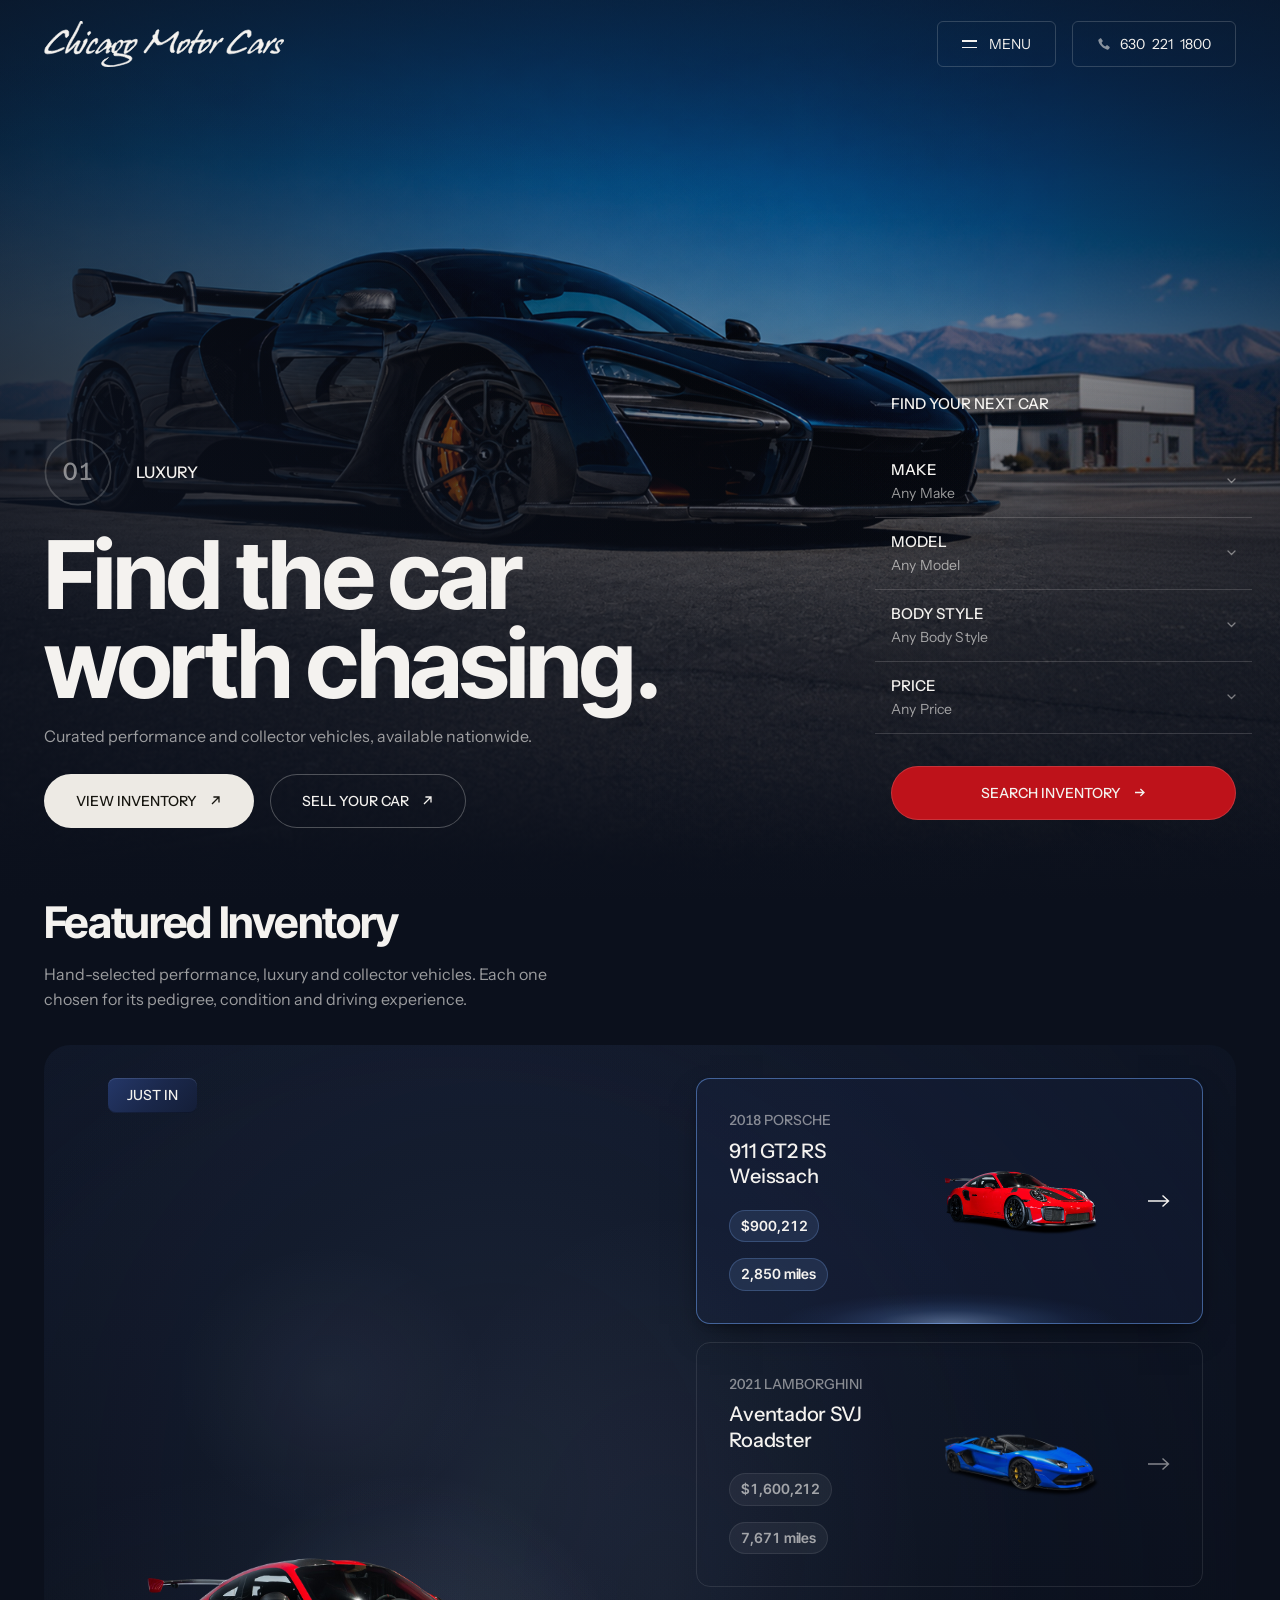
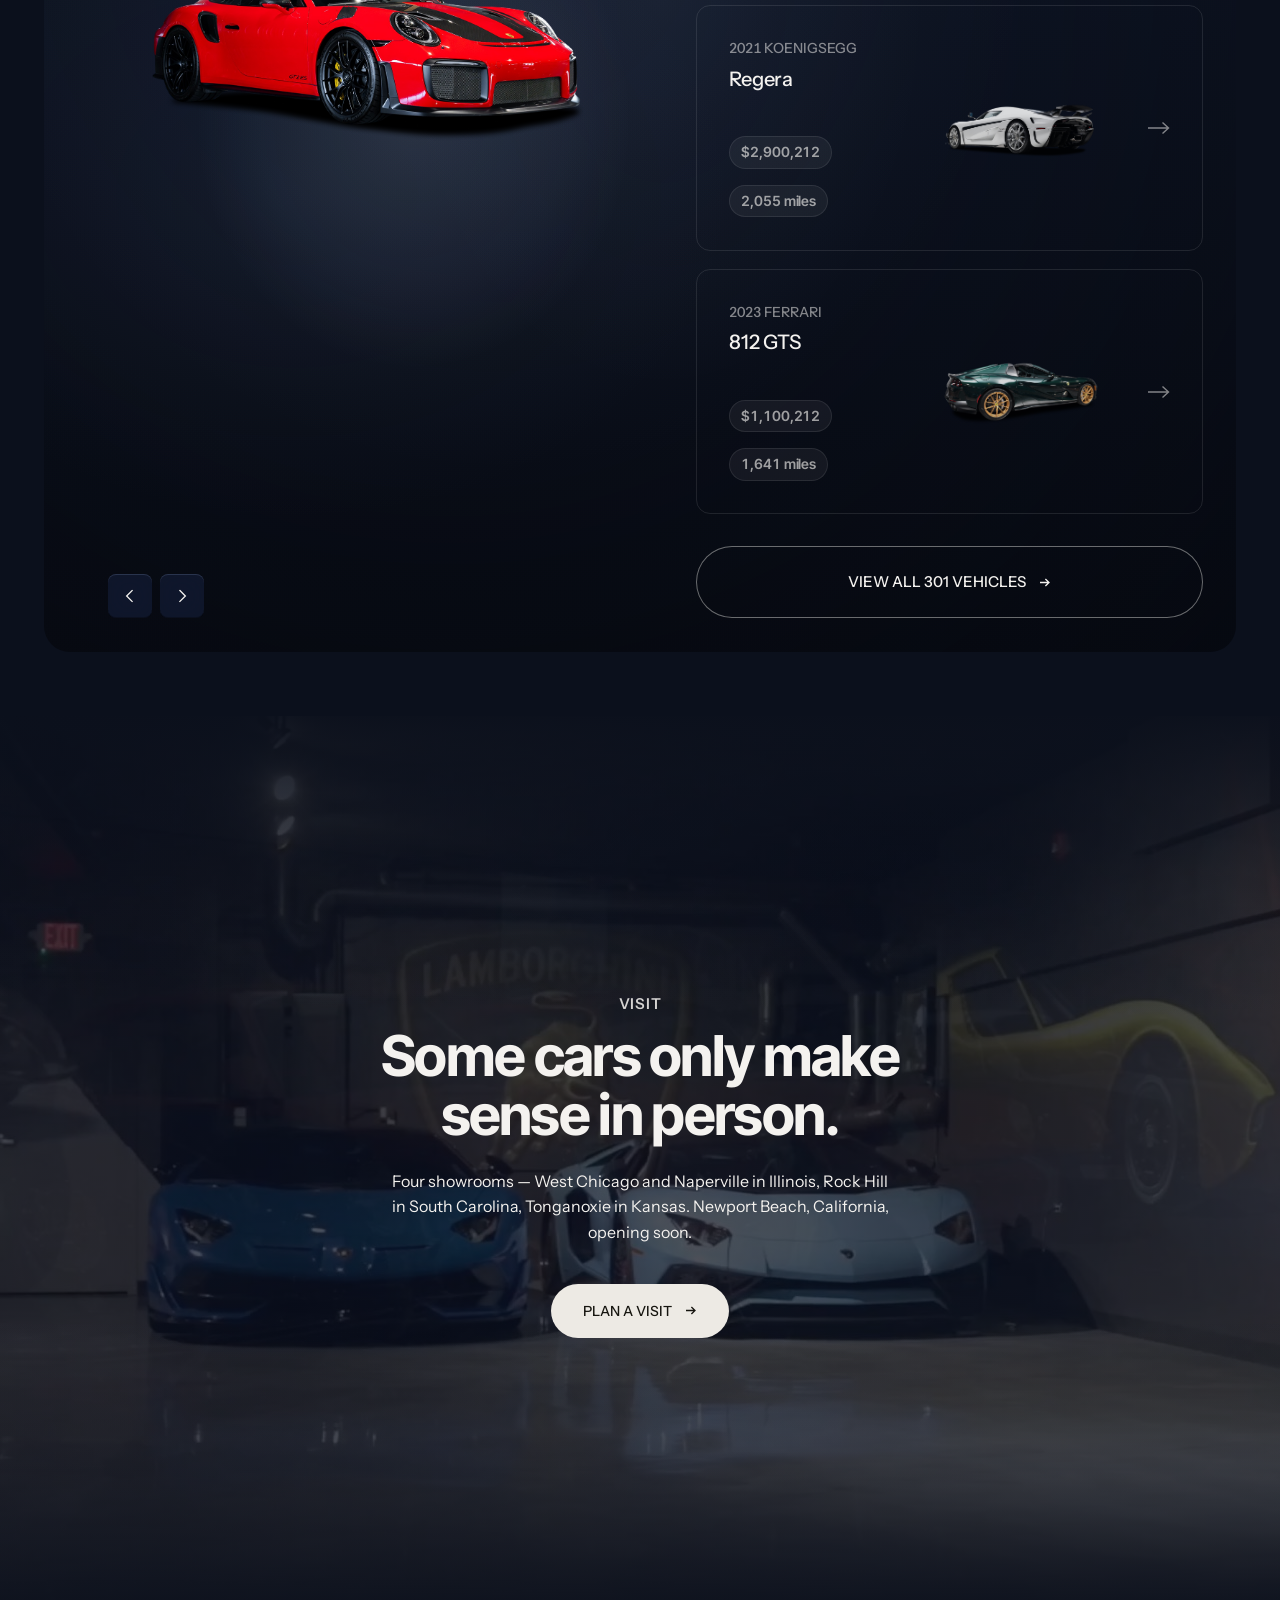
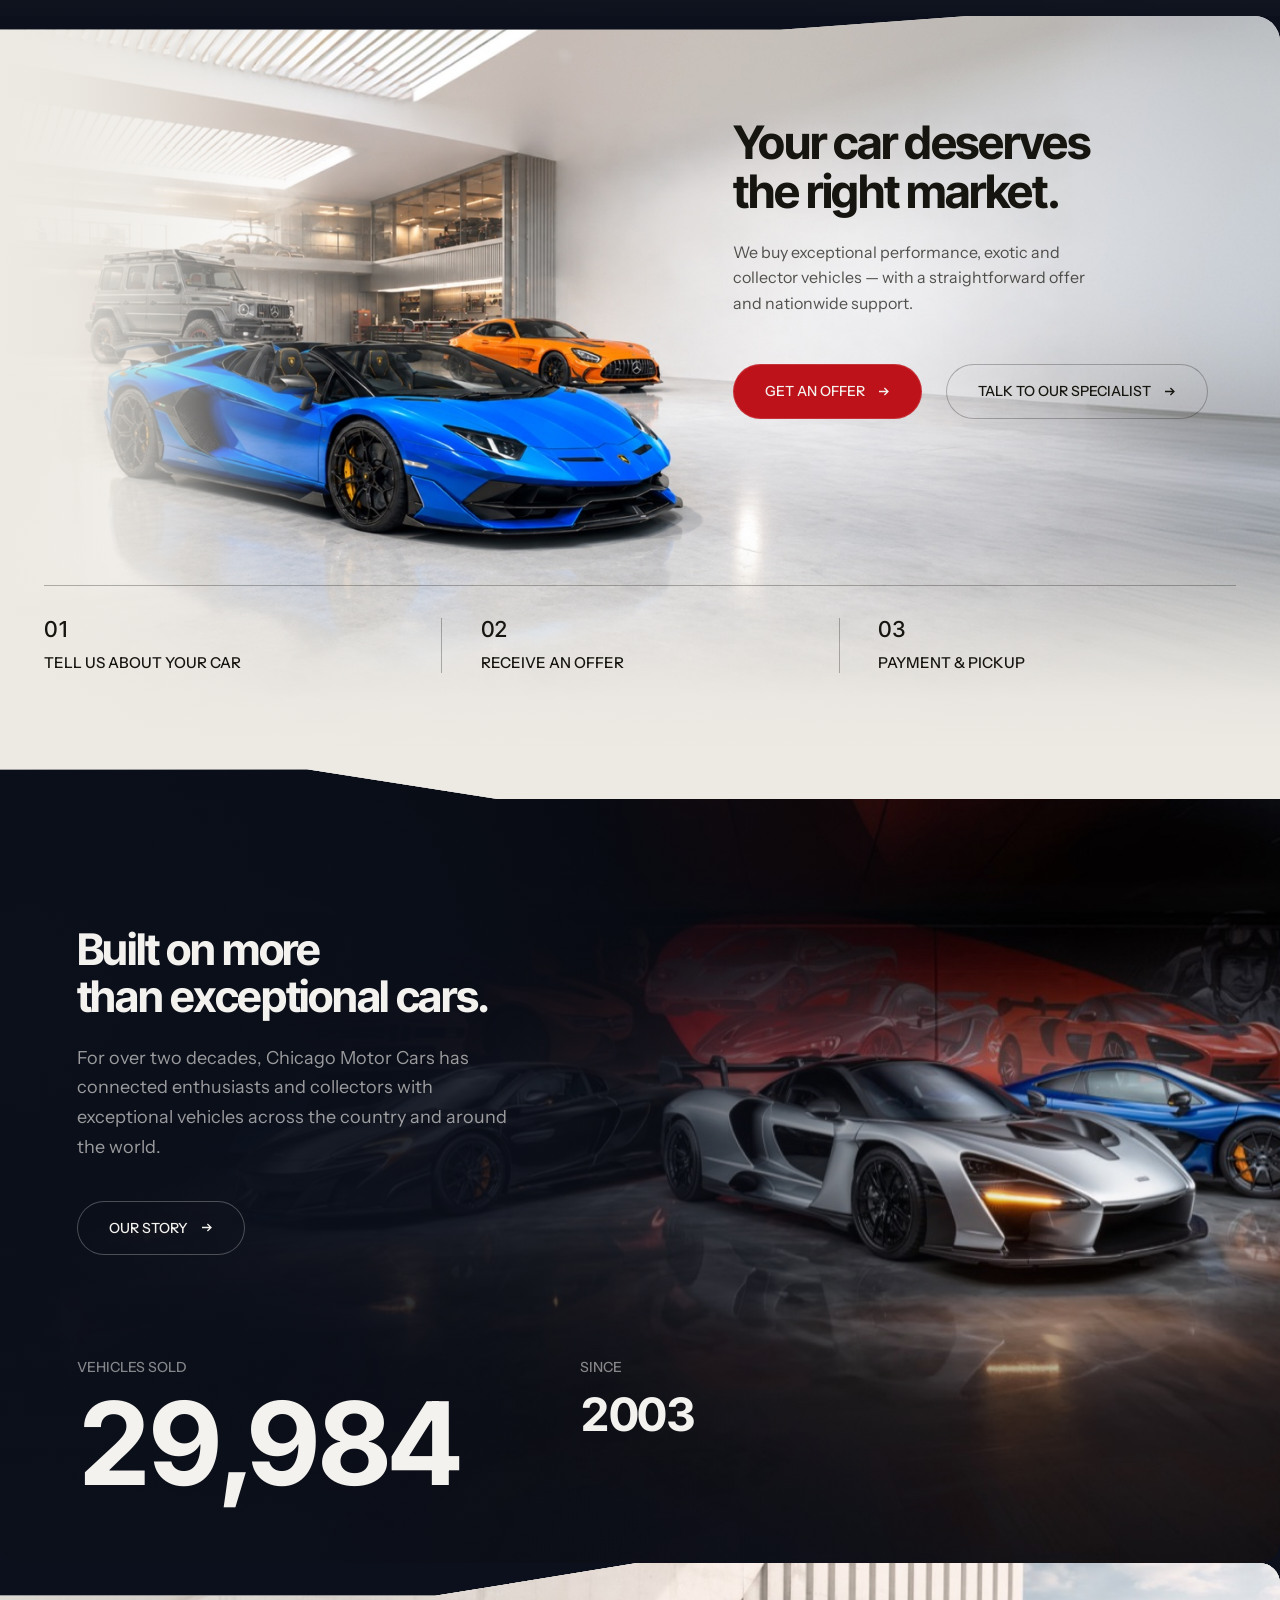
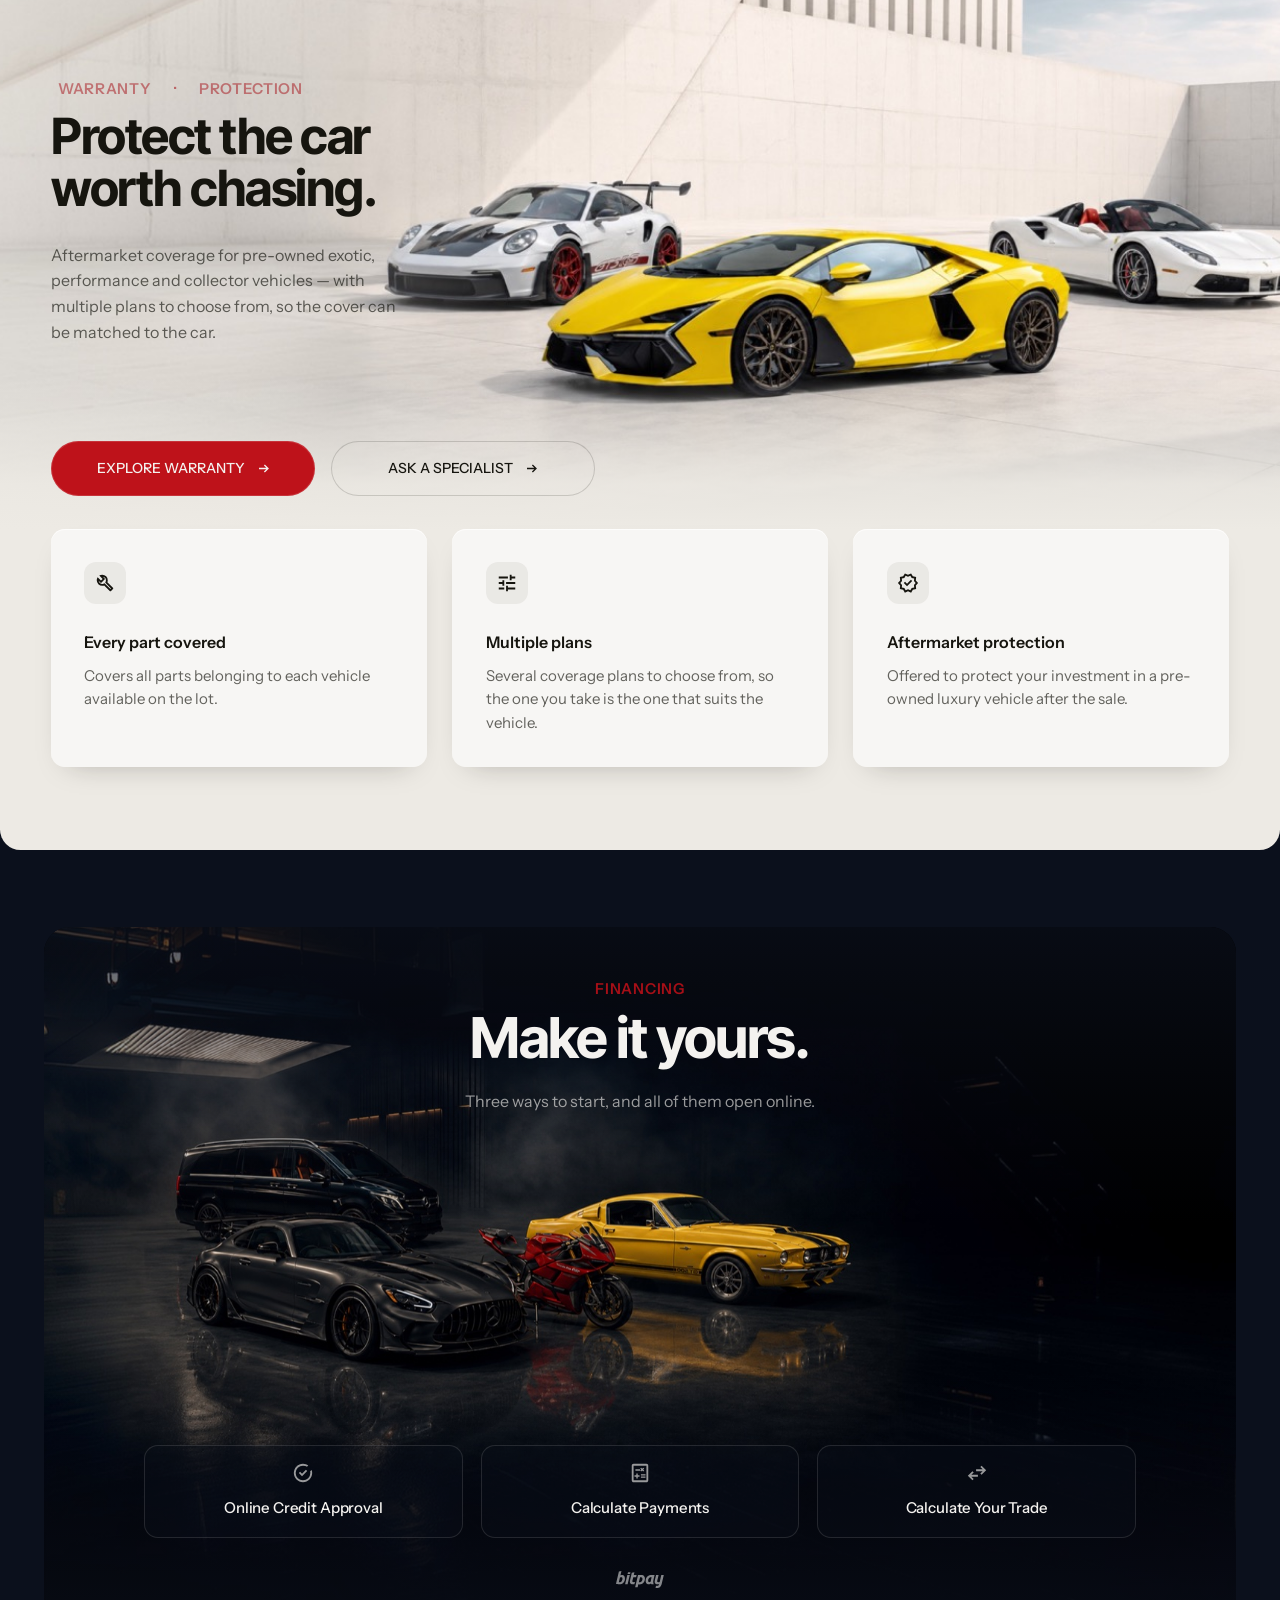
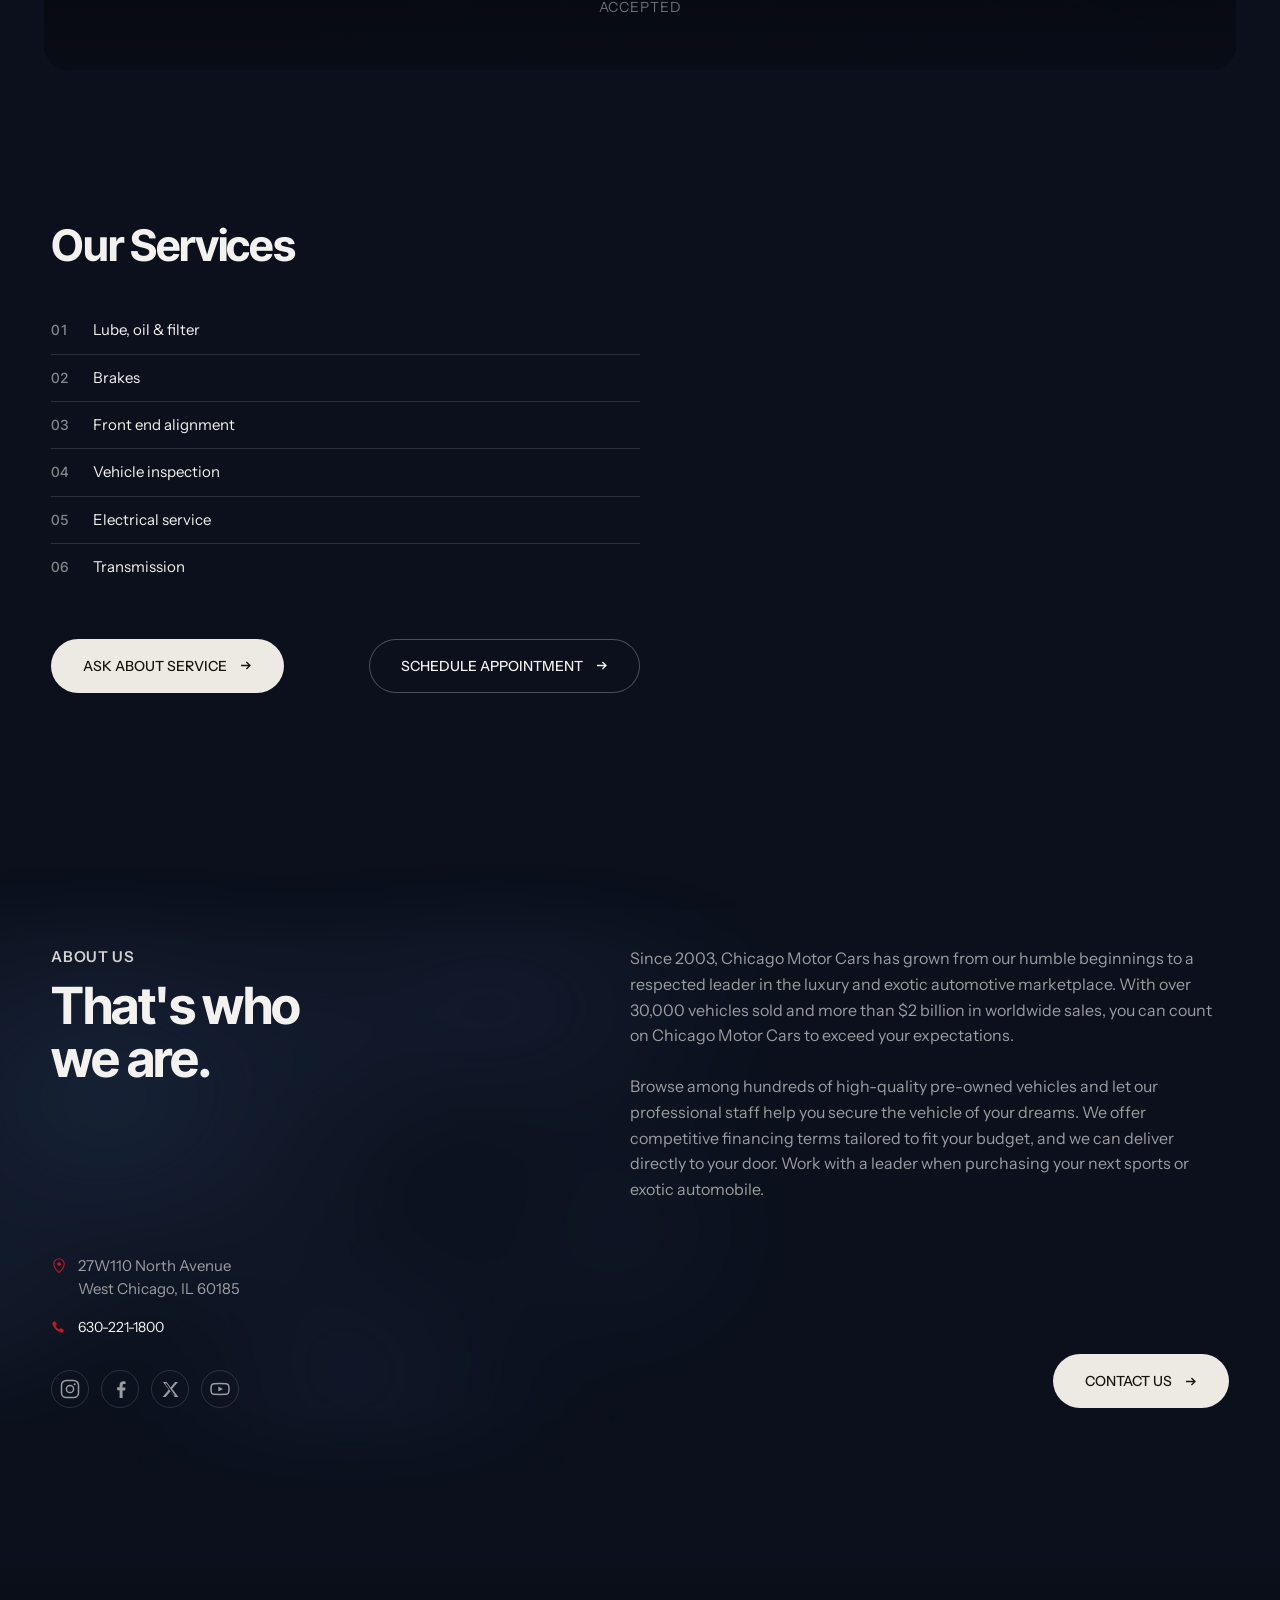
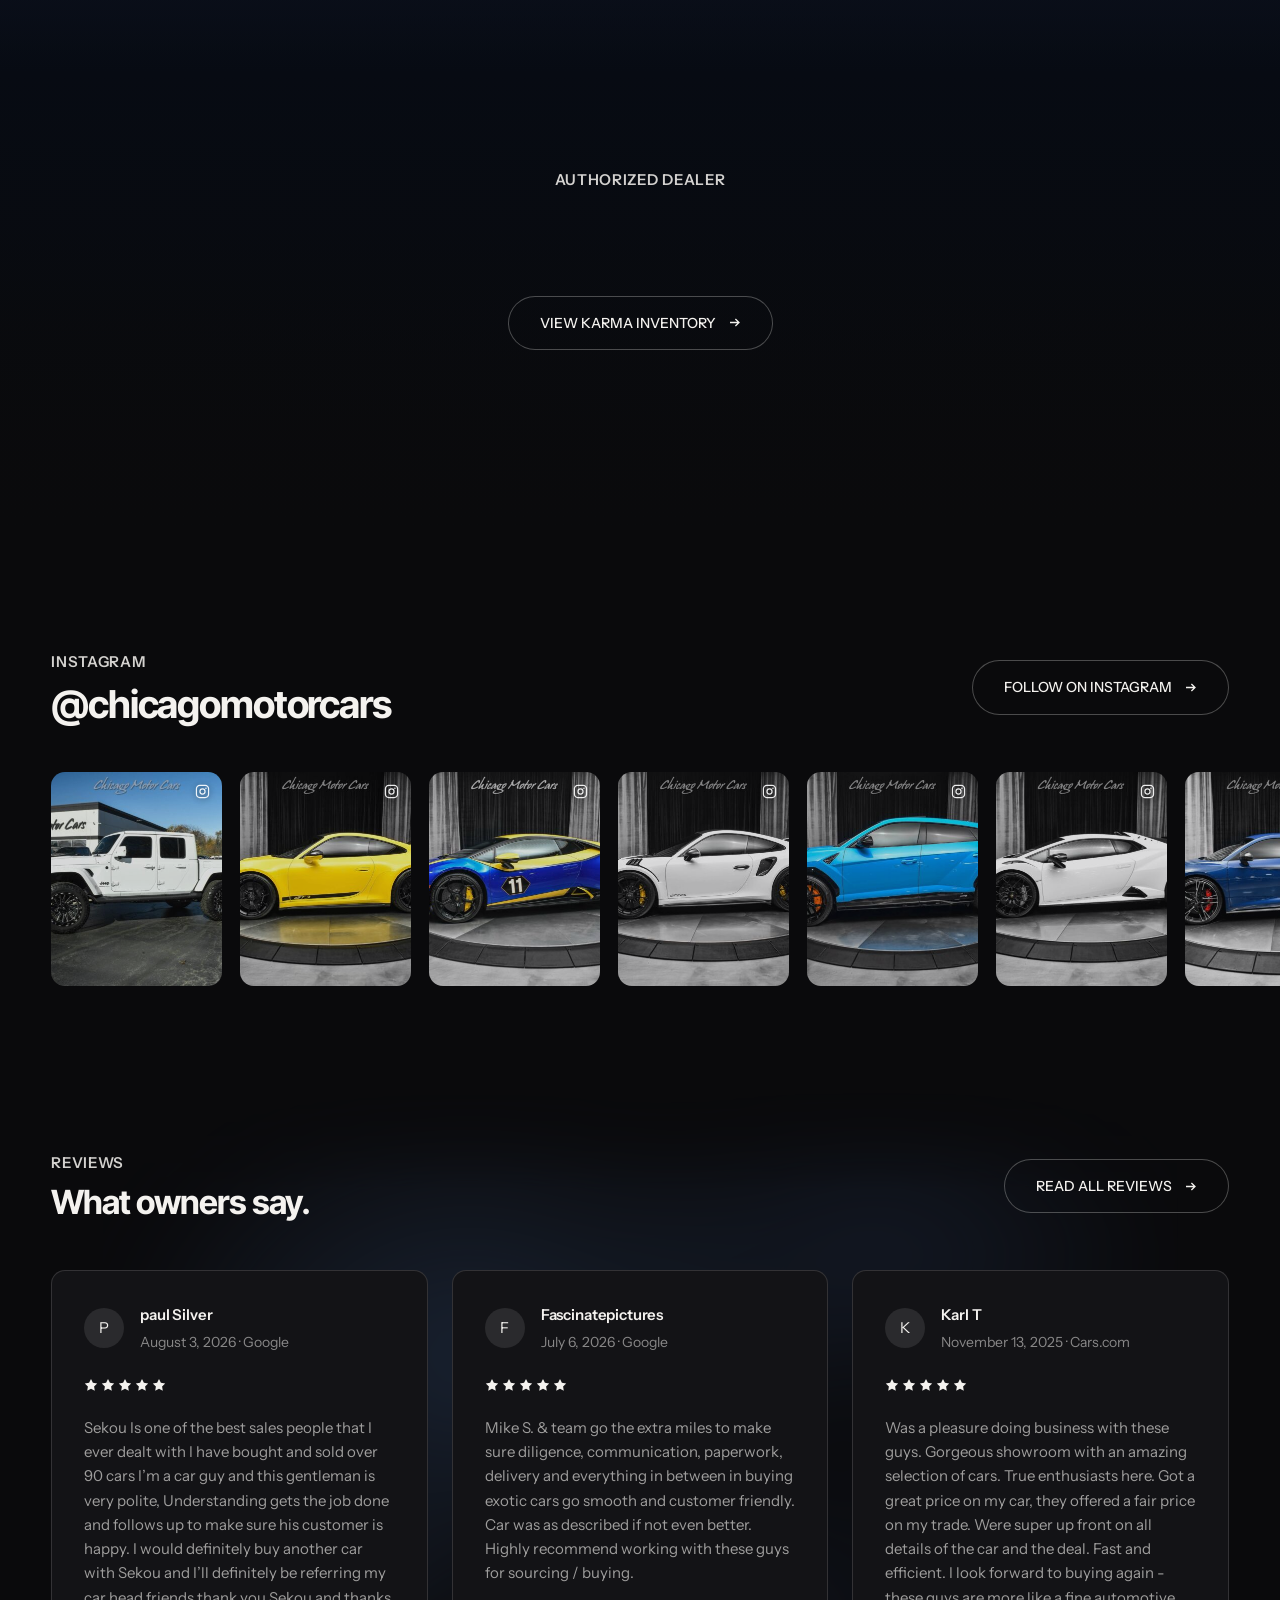
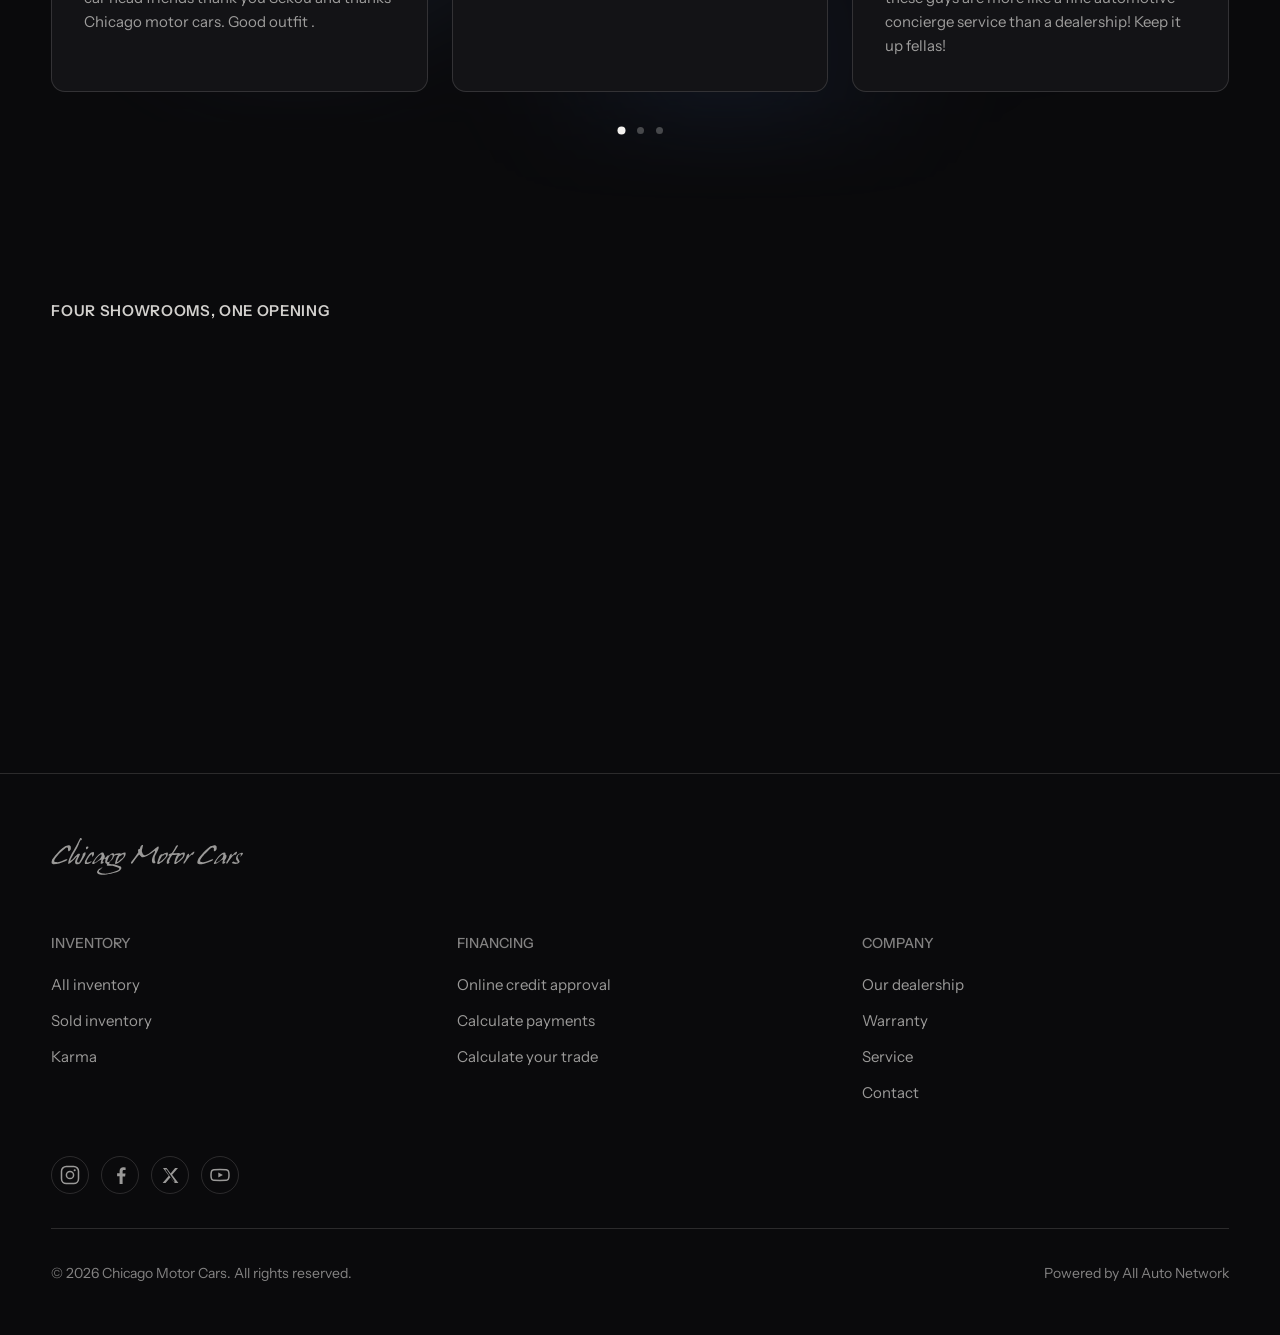
==== index.html @ 2a8c5513 "The showroom panels open smoothly again — I had deleted their transition Nothing was changed on Alex" ====
<!DOCTYPE html>
<html lang="en">
<head>
<meta charset="utf-8">
<meta name="viewport" content="width=device-width, initial-scale=1">
<title>Chicago Motor Cars — Exotic, Luxury &amp; Collector Cars Since 2003</title>
<meta name="description" content="Chicago Motor Cars has sold over 30,000 exotic, luxury and collector vehicles since 2003. Four showrooms, delivered nationwide.">

<link rel="preconnect" href="https://fonts.googleapis.com">
<link rel="preconnect" href="https://fonts.gstatic.com" crossorigin>
<!-- Instrument Serif is gone: nothing is set in it any more, and a face
     nothing uses is a request nothing needs. See tokens.css. -->
<link href="https://fonts.googleapis.com/css2?family=Instrument+Sans:ital,wght@0,400..700;1,400..700&family=Inter+Tight:wght@500;600;700&display=swap" rel="stylesheet">

<!-- The frame is the whole page right now, so it is the LCP element and
     nothing should discover it late. -->
<link rel="preload" as="image" href="assets/img/hero/hero_d.jpg" fetchpriority="high">

<!-- There was no icon at all, so every tab showed the browser's blank page
     glyph — the identity simply stopped existing at 16px. The script
     wordmark cannot go there (its hairlines are a quarter-pixel at header
     size, never mind a tab), so the tile is the CMC red carrying the "C"
     lifted out of the wordmark. Both elements are already the brand's. -->
<link rel="icon" href="assets/logos/favicon.svg" type="image/svg+xml">
<link rel="apple-touch-icon" href="assets/logos/favicon.svg">

<link rel="stylesheet" href="assets/css/tokens.css?v=50">
<link rel="stylesheet" href="assets/css/main.css?v=442">
</head>
<body>

<!-- Watched by IntersectionObserver so the condensed header costs nothing
     per frame. A scroll listener would run on every one of them to
     answer a question that changes twice. -->
<span class="scroll-sentinel" aria-hidden="true"></span>

<!-- Navigation: eco.com's SHAPE, chicagomotorcars.com's TREE.

     The shape — wordmark alone far left, everything else in one frosted
     object top right, mono labels, a light pill closing the bar, and a
     panel that grows downward out of the bar.

     The tree is theirs, walked off the live <ul class="navbar-nav">
     rather than retyped from memory: six top-level items in their
     order, their labels, their hrefs, and their three levels. Nothing
     promoted, nothing folded, nothing renamed — Sell Us Your Car sits
     under Services because that is where they put it, and Warranty and
     Events stay top-level links with no children because that is what
     they are.

     Two things are NOT reproduced, both defects rather than structure:
     the same href printed twice in one menu (All Inventory / View All
     Inventory, and Boats on both levels), which is a duplicate link,
     not a choice. Each is kept once, in its first position.

     The eco rows carry a description line. These do not: their site
     has no such copy, and last pass I wrote it myself, which is how a
     nav ends up asserting things the business never said. Titles only,
     until there is real copy to put under them. -->
<!-- HREFS ARE THE LIVE SITE'S. The IA is the deliverable here, so the
     destinations are real and checkable rather than "#". -->
<!-- THE GLASS. A real refraction, not a frosted rectangle.

     feTurbulence makes a smooth low-frequency field and feDisplacementMap
     pushes the BACKDROP around by it, so whatever is behind the nav bends
     as it scrolls past. The type is content, not backdrop, so none of this
     touches the labels' legibility — only the picture under them moves.

     Verified in-browser before it was used: `backdrop-filter: url(#id)`
     parses in most engines and PAINTS in far fewer, so a striped probe was
     rendered and photographed first. It displaces in Chrome 151.

     baseFrequency is deliberately low. Higher and it stops reading as
     glass and starts reading as noise on a lens. -->
<svg width="0" height="0" style="position:absolute" aria-hidden="true" focusable="false">
  <filter id="nav-glass" x="-25%" y="-25%" width="150%" height="150%" color-interpolation-filters="sRGB">
    <feTurbulence type="fractalNoise" baseFrequency="0.006 0.011" numOctaves="2" seed="11" result="warp"/>
    <feGaussianBlur in="warp" stdDeviation="2.5" result="softWarp"/>
    <feDisplacementMap in="SourceGraphic" in2="softWarp" scale="16"
                       xChannelSelector="R" yChannelSelector="G"/>
  </filter>
</svg>

<header class="masthead">
  <div class="masthead__inner">

    <!-- One rail holding the whole navigation, wordmark included, with
         the call as a separate object beside it. That is the reference's
         structure, and it is also what makes the scrolled state calm:
         the rail keeps its box, so nothing slides when the contents
         change — see the crossfade in main.css. -->
    <div class="navbar">
      <a class="masthead__mark" href="/" aria-label="Chicago Motor Cars — home">
        <!-- The outlines are inline rather than <img src="cmc-wordmark.svg">
             because an <img> can be given neither of the two things this mark
             needed: colour it inherits, and a stroke. See main.css →
             .masthead__wm for the measurement behind both.

             They sit here rather than in a <symbol> + <use> sprite at the
             foot of the file simply because there is one consumer. A sprite
             buys reuse this page has no second use for, and it costs a layer
             of indirection between the header and the thing the header is.

             assets/logos/cmc-wordmark.svg stays the canonical source and
             holds the same 13 paths, with no stroke, so it is still the pure
             wordmark on its own. Regenerate from it; never retype. -->
        <svg class="masthead__wm" viewBox="0 0 1271 247" role="img" aria-hidden="true" focusable="false">
          <g id="cmc-wm">
          <path vector-effect="non-scaling-stroke" d="M342.645 95.7522C343.379 95.916 346.69 97.3987 347.583 97.7809C348.585 102.583 348.923 102.21 351.456 106.471C351.721 107.282 351.441 111.852 352.183 112.194C361.413 116.441 352.828 130.626 355.213 135.035C360.852 132.141 369.752 120.53 374.752 115.986C378.518 112.564 382.012 117.408 383.634 116.187C389.341 112.179 395.16 104.531 401.922 102.315C410.669 99.4497 415.646 99.7507 418.662 108.821C423.183 109.919 428.202 105.143 431.151 104.677C436.127 103.891 457.692 99.6465 460.808 102.439C460.465 103.904 460.217 104.717 460.257 106.245C461.201 106.485 486.311 91.4793 493.393 98.1843C493.975 99.7445 493.966 100.667 493.994 102.327C494.393 125.773 476.795 137.094 462.236 152.387C456.248 158.009 448.131 163.098 441.087 167.454C418.55 181.39 423.285 164.681 427.807 150.962C433.409 133.965 432.707 123.483 446.319 110.818C441.162 111.937 425.4 112.911 422.58 114.455C417.083 117.465 412.947 134.264 407.409 140.863C400.451 149.154 394.392 152.207 387.399 160.053C387.202 162.803 385.121 166.61 385.171 168.455C385.199 169.471 385.397 169.902 386.306 170.373C391.078 172.848 407.063 173.648 413.023 174.551C419.421 175.52 426.247 176.854 432.573 178.244C438.677 179.584 444.809 182.582 450.742 184.662C453.95 185.787 459.086 186.826 461.502 189.188C463.89 191.522 465.821 195.541 465.834 198.906C465.853 203.872 462.112 208.477 458.766 211.817C455.654 214.923 452.189 217.543 448.275 219.553C427.039 230.457 367.845 243.183 344.199 243.195C334.013 243.333 297.301 239.929 305.79 219.701C307.046 216.708 318.414 203.674 320.919 203.267C330.119 201.776 333.577 195.404 341.325 193.138C335.966 202.14 316.505 214.323 316.028 217.566C313.032 237.919 363.808 237.214 373.939 234.914C386.463 232.071 388.555 230.628 395.908 229.483C407.686 227.648 449.726 214.905 452.862 204.98C451.982 199.319 441.907 196.569 437.322 194.465C422.443 187.636 410.149 183.845 393.602 184.428C388.212 184.618 381.205 184.424 375.746 183.99C365.183 181.923 369.943 176.697 371.11 171.423C370.076 168.918 366.327 170.501 365.619 169.778C363.578 167.697 361.74 166.129 359.406 164.37C358.841 160.628 358.765 158.224 358.856 154.49C358.95 150.613 362.237 142.02 361.166 139.299C358.699 138.633 354.502 137.296 352.142 137.437C348.228 139.586 340.117 153.327 341.28 157.962C344.082 158.657 345.469 156.211 348.314 156.869C352.57 163.42 335.087 173.709 328.811 170.028C326.667 164.825 332.74 149.331 334.472 142.487C329.482 144.959 323.899 146.949 318.798 149.249C310.425 153.023 282.365 180.203 273.136 170.912C271.886 168.995 272.418 166.59 272.658 164.296C290.485 140.565 305.084 111.787 332.939 97.7927C334.968 96.7737 340.225 96.119 342.645 95.7522ZM293.29 161.943C295.32 159.223 298.941 158.239 301.981 155.943C321.396 141.278 331.066 137.384 335.388 112.79C333.313 108.493 332.967 108.737 328.097 109.323C317.83 113.119 285.391 150.496 286.311 160.82C288.302 162.725 290.603 162.149 293.29 161.943ZM380.329 159.191C396.458 155.723 422.181 107.22 399.465 110.449C384.204 115.813 379.544 131.601 374.514 145.258C373.396 148.292 370.823 155.161 371.858 158.28C373.335 159.573 374.596 159.689 376.543 159.562C377.808 159.47 379.07 159.347 380.329 159.191ZM465.072 116.107C457.824 118.322 453.959 118.496 450.355 126.465C447.879 131.938 436.593 154.237 436.394 158.216C438.669 159.658 444.057 157.219 446.587 156.355C457.147 147.706 463.046 138.866 475.825 131.244C480.143 121.379 483.088 120.115 482.755 109.328C478.712 109.178 474.795 108.965 470.752 109.279C467.972 111.57 467.073 113.127 465.072 116.107Z"/>
          <path vector-effect="non-scaling-stroke" d="M603.637 45.9087C605.277 45.7242 606.639 46.2817 608.21 46.7772C608.541 47.111 608.927 47.4981 609.365 47.9386C608.212 58.027 601.69 76.3342 601.123 85.6277C600.786 91.1449 607.905 105.14 609.686 109.029C621.054 115.096 618.155 117.412 632.545 110.942C652.418 102.023 668.091 87.6552 684.558 73.84C689.813 69.4281 705.387 54.27 711.623 55.8534C719.806 65.2192 697.619 99.7421 693.046 109.461C687.276 121.131 685.774 128.499 685.917 141.231C686.066 154.676 688.039 150.73 691.861 161.361L688.225 166.734C684.577 166.937 674.879 167.686 672.968 165.367C660.205 149.878 677.013 113.981 684.167 103.422C685.756 99.2791 690.781 88.4602 687.785 84.6925C673.415 92.9868 662.557 105.124 645.866 113.064C625.236 122.875 625.59 127.989 600.912 126.781C594.022 121.624 591.71 116.439 585.707 110.702C583.054 108.166 578.984 114.494 577.437 116.528C564.608 133.387 550.712 149.363 539.724 167.565C532.702 173.759 525.785 165.575 531.109 158.534C547.382 137.011 563.036 116.504 577.814 93.9072C577.141 83.6933 571.972 72.8247 587.086 72.4486C592.426 62.2788 590.398 49.7198 603.637 45.9087Z"/>
          <path vector-effect="non-scaling-stroke" d="M839.263 47.8657C840.2 47.6619 840.548 47.8207 841.46 48.0844C842.725 53.4018 813.856 93.4963 809.674 101.193C819.018 102.308 832.724 100.033 842.273 99.335C844.959 99.1388 850.432 98.2638 852.771 98.5946C853.937 101.651 850.196 104.173 851.331 106.969C856.065 106.942 871.775 92.7305 885.066 97.565C890.265 104.169 880.406 126.447 874.809 131.887C866.148 140.306 858.045 149.651 848.998 157.715C847.23 159.297 842.322 160.141 840.368 161.944C835.292 165.901 822.983 176.601 816.455 170.795C813.88 165.311 822.393 142.665 824.192 134.33C825.787 129.936 829.293 121.669 831.148 117.246C831.992 116.676 832.817 116.085 833.63 115.475C835.646 113.961 837.055 112.796 837.396 110.35C835.919 109.459 807.899 112.623 804.431 113.193C797.227 119.635 790.229 131.657 786.351 140.71C785.798 141.563 783.894 149.23 783.621 149.486C777.385 155.341 785.215 158.143 784.235 163.262C782.646 166.452 774.388 169.793 770.864 171.507C769.437 169.765 767.873 168.269 766.273 166.691C764.976 143.93 775.815 138.854 785.029 119.58C784.638 117.312 781.157 119.084 778.98 116.515C776.188 106.36 792.586 103.687 799.163 101.806C801.887 95.3774 808.284 88.6296 811.374 82.8002C816.877 72.4144 823.194 61.2674 828.492 50.8829C832.6 49.9619 835.274 49.2093 839.263 47.8657ZM856.891 116.207C853.155 117.309 849.47 118.259 846.039 120.118C842.8 125.572 828.256 153.676 828.548 158.532C830.794 159.519 836.558 157.016 838.922 156.114C845.083 150.862 850.86 144.45 857.288 139.356C867.128 131.549 876.286 122.945 874.878 109.275C871.018 109.168 866.824 108.954 863.008 109.309C860.669 111.179 858.752 113.841 856.891 116.207Z"/>
          <path vector-effect="non-scaling-stroke" d="M1081.06 47.2774C1086.16 47.2574 1087.87 48.322 1092.36 50.5011C1093.84 53.1122 1094.84 54.3995 1096.66 56.728C1096.78 62.8156 1096.85 68.9037 1096.87 74.9924C1092.11 81.4498 1085.84 93.6583 1078.26 83.689C1078 78.1228 1078.37 71.9515 1078.12 65.9192C1075.45 64.5359 1070.2 62.1094 1067.31 63.2457C1054.22 68.3719 1041.22 84.4957 1030.53 93.9084C1026.97 98.0454 1020.67 101.465 1017.5 105.822C1007.55 119.493 987.187 136.806 987.317 154.54C988.397 160.431 998.671 159.352 1002.13 159.887C1026.62 163.675 1046.71 145.879 1068.28 140.815L1070 140.357C1071.87 140.824 1072.36 140.925 1073.93 142.047L1074.14 143.516C1071 151.178 1050.26 157.217 1043.2 160.388C1023.82 169.096 1003.88 173.359 982.682 173.93C980.281 173.994 975.752 172.128 973.444 171.247C971.923 169.235 970.385 167.239 968.827 165.257C968.48 158.417 969.795 152.087 972.407 145.759C982.558 121.167 1036.04 66.7732 1059.12 53.7328C1065.72 49.9999 1074.01 50.2079 1081.06 47.2774Z"/>
          <path vector-effect="non-scaling-stroke" d="M115.096 47.3053C120.397 47.2448 121.913 48.2396 126.593 50.5256C127.914 52.9448 129.234 54.6446 130.868 56.8313C130.99 62.7268 130.894 68.9664 130.902 74.8919C127.804 79.4086 121.841 89.5884 115.534 87.2475C111.259 82.7773 112.451 72.2568 112.263 65.9086C106.446 62.8187 102.191 61.5238 96.4353 65.5704C85.0412 73.5824 75.6841 84.0048 65.3727 93.3108C60.746 97.4855 55.807 101.622 51.464 106.109C43.5428 116.513 31.753 127.96 25.6673 139.386C13.8971 161.486 26.2113 158.988 40.9632 159.853C63.9667 161.202 80.242 147.391 100.048 141.49C102.841 140.577 106.351 139.944 108.594 142.235C108.617 147.421 94.0391 153.974 89.3844 156.005C65.6079 166.377 42.3477 173.396 16.2236 174.134C15.1307 174.165 8.90197 171.583 7.51493 171.021C6.77479 169.738 4.84241 167.27 3.88791 165.978C3.01986 155.455 5.06218 152.156 7.40902 142.159C12.2995 137.171 20.4568 124.126 26.1799 117.138C45.3774 93.6961 67.8297 70.1604 93.611 53.8956C98.0243 51.1115 108.524 49.9436 115.096 47.3053Z"/>
          <path vector-effect="non-scaling-stroke" d="M1148.65 95.6486C1150.26 95.8174 1152.5 97.2143 1154.01 98.0317C1155.41 102.502 1155.76 106.314 1156.32 110.918C1158.28 113.191 1160.14 111.205 1161.15 114.789C1165.18 129.029 1156.8 137.543 1149.78 148.687C1148.58 150.589 1146.42 155.12 1147.07 157.433C1150.11 158.951 1151.92 156.008 1155.46 157.623C1155.43 157.865 1155.39 158.105 1155.34 158.344C1154.54 161.952 1149.56 166.754 1146.33 168.566C1125.69 180.132 1138.18 151.193 1140.56 142.503C1136.46 144.444 1118.73 151.009 1117.49 153.717C1115.69 156.147 1098.07 168.416 1094.93 169.618C1080.11 175.125 1072.36 173.216 1083.32 157.283C1094.91 140.446 1104.35 125.634 1119.64 111.729C1131.13 101.277 1132.95 98.5362 1148.65 95.6486ZM1098.66 161.923C1101.64 159.373 1103.32 158.907 1106.59 156.671C1117.37 149.244 1129.48 141.192 1136.69 130.008C1137.64 128.529 1139.06 122.406 1139.53 120.53C1140.48 116.829 1143.13 114.533 1141.27 110.907C1138.98 108.63 1137.24 108.874 1134.18 109.283C1124.11 112.886 1090.34 151.325 1092.19 161.238C1093.98 162.511 1096.39 162.182 1098.66 161.923Z"/>
          <path vector-effect="non-scaling-stroke" d="M765.205 97.0542C767.11 96.5267 770.914 96.4833 772.533 97.7543C773.253 98.7199 773.755 99.5931 773.811 100.814C775.065 127.345 750.885 140.761 736.416 158.177C724.733 162.215 721.686 168.918 711.803 172.155C710.016 172.376 707.428 172.878 705.679 172.28C705.064 172.071 704.382 171.607 704.09 171.031C700.479 163.968 715.209 126.87 718.355 117.435C722.654 114.779 723.982 113.173 726.687 109.111C732.253 107.287 734.127 107.155 739.984 107.496C748.838 101.258 753.832 98.1961 765.205 97.0542ZM744.339 116.52C738.799 117.766 738.811 117.722 733.835 120.101C730.181 125.872 716.22 152.847 716.189 158.388C717.945 159.261 720.123 158.362 722.046 157.714C723.442 157.241 724.826 156.756 726.21 156.26C731.229 151.449 736.336 146.734 741.535 142.118C751.928 132.867 763.89 125.212 761.954 109.232C758.225 109.16 753.752 108.957 750.11 109.352C747.727 110.979 745.971 114.071 744.339 116.52Z"/>
          <path vector-effect="non-scaling-stroke" d="M268.502 156.513C256.348 167.04 246.178 174.576 228.56 172.572C220.142 171.614 224.442 153.664 227.032 148.909C235.669 134.238 248.383 107.888 263.368 98.5102C286.097 84.286 287.298 95.0981 283.043 114.299C280.106 117.068 278.192 122.071 273.691 123.645C269.317 121.382 275.643 109.724 269.267 106.965C260.556 107.265 238.832 143.123 236.732 151.577C232.105 170.195 259.635 157.785 265.445 154.585C267.418 155.344 267.46 155.006 268.502 156.513Z"/>
          <path vector-effect="non-scaling-stroke" d="M943.643 90.5454C944.927 90.4777 949.761 90.8805 950.561 91.8077C948.594 99.0253 944.567 105.416 939.411 110.734C936.911 110.644 933.654 110.77 931.091 110.799C929.23 112.186 919.451 119.366 918.341 120.769C910.877 130.055 903.816 139.48 897.109 149.312C893.69 154.317 885.401 169.269 880.282 170.47C878.327 170.149 878.96 170.52 877.738 169.013C876.931 166.341 877.409 164.318 877.806 161.59C878.997 156.438 884.47 151.634 887.442 146.167C893.814 134.44 896.507 125.891 899.646 113.017C903.623 109.866 908.227 101.138 913.607 104.217C916.181 109.166 910.324 115.462 913.272 117.439C918.403 115.59 927.554 102.66 931.836 98.7932C934.888 96.034 939.97 93.4895 943.643 90.5454Z"/>
          <path vector-effect="non-scaling-stroke" d="M1227.4 90.5137C1228.91 90.497 1229.5 90.4305 1230.89 91.1331C1235.28 96.8172 1226.29 107.049 1222.33 110.842C1219.78 110.706 1216.71 110.77 1214.12 110.76C1211.67 112.796 1203.45 118.476 1201.43 120.852C1192.01 131.904 1182.82 145.605 1174.84 157.674C1171.79 162.307 1166.52 172.407 1161.25 169.544C1159.51 166.544 1160.79 162.854 1161.59 159.616C1166.83 150.751 1173.44 142.575 1177.23 132.728C1177.8 131.256 1179.13 128.958 1179.19 127.426C1179.46 120.573 1186.94 101.569 1195.77 104.058C1198.52 108.574 1195.24 112.083 1195.7 117.331C1200.03 117.39 1212.03 101.259 1216.25 97.9498C1220.39 94.7022 1222.86 93.222 1227.4 90.5137Z"/>
          <path vector-effect="non-scaling-stroke" d="M241.37 55.9161C241.545 55.9123 241.721 55.9143 241.898 55.922C244.062 56.0171 245.267 56.3558 246.582 57.7461C247.309 60.0686 247.01 62.697 246.885 65.1416C242.62 69.3989 242.689 72.4101 236.512 75.0743C234.548 75.4734 235.285 75.5385 233.462 74.9415C230.887 72.1314 231.273 66.8762 231.14 62.9651C234.481 58.099 235.875 57.1347 241.37 55.9161Z"/>
          <path vector-effect="non-scaling-stroke" d="M193.829 0H200.489C202.398 5.27974 205.353 8.78451 202.409 14.624C200.144 15.0994 200.916 13.3065 197.705 12.3146C195.853 13.3189 184.019 38.6235 183.363 41.5685C179.899 57.1183 124.821 142.828 128.425 151.281L129.664 151.514C133.274 150.566 150.415 134.968 152.932 131.302C160.47 120.327 169.648 114.216 178.537 104.866C181.304 104.843 189.427 104.396 191.54 105.876C194.697 114.862 151.641 167.962 186.117 161.864C193.554 147.209 205.034 130.834 209.356 114.825C209.872 112.917 209.757 107.739 209.722 105.594C213.159 102.649 216.528 99.6273 219.827 96.5311C222.464 96.2375 225.862 95.2651 228.492 94.601C228.712 98.5437 229.342 105.746 227.79 109.324C220.707 125.632 209.979 140.514 200.976 155.851C197.674 161.476 193.378 165.975 188.761 170.49C177.287 172.648 179.952 174.754 167.28 174.16C164.888 172.453 161.845 169.68 159.547 167.691C158.757 154.481 160.548 145.943 167.786 134.651C169.525 131.937 172.366 125.771 171.716 122.529C169.63 122.492 157.065 138.974 154.485 141.389C148.723 146.846 142.499 151.754 136.83 157.327C131.849 162.225 120.604 173.496 113.103 170.197C112.565 168.73 113.1 168.293 113.318 166.923C120.051 124.707 146.606 90.0272 166.236 53.1037C174.368 37.5873 182.069 21.8347 189.749 6.09131C190.625 4.29554 192.624 2.1927 193.829 0Z"/>
          <path vector-effect="non-scaling-stroke" d="M1206.85 155.785C1211.95 158.083 1232.46 165.79 1236.25 161.715C1236.79 159.29 1235.07 154.459 1233.46 152.722C1212.75 130.315 1234.81 103.58 1259.3 98.5536C1264.3 97.5259 1266.11 98.1483 1270.7 100.804V106.582C1266.61 109.614 1258.62 124.01 1252.88 124.512C1252.41 121.045 1259.42 115.146 1258.24 109.909C1252.56 105.73 1242.51 111.199 1238.44 115.774C1238.03 118.517 1235.2 128.101 1235.61 129.776C1237.14 135.932 1242.83 142.728 1245.58 148.59C1247.14 151.904 1248.08 154.604 1249.89 157.889C1243.63 165.045 1241.2 169.633 1231.01 171.249C1224.75 172.243 1198.51 173.251 1197.37 164.709C1198.67 162.665 1204.24 158.495 1206.85 155.785Z"/>
        </g>
          </svg>
      </a>

      <nav class="navbar__groups" aria-label="Primary">

        <div class="navmenu">
          <button class="navmenu__trigger" type="button" aria-expanded="false" aria-controls="nav-inventory">
            Inventory
            <svg class="navmenu__chev" width="9" height="6" viewBox="0 0 9 6" fill="none" aria-hidden="true"><path d="m1 1 3.5 3.5L8 1" stroke="currentColor" stroke-width="1.3"/></svg>
          </button>
          <!-- Their third level is "View Inventory", which is dropped as a
               heading: you are already inside Inventory, so it names the
               menu you are standing in. That is CMS structure showing
               through, not information. The twelve body types keep their
               own column; the siblings keep theirs. -->
          <div class="navmenu__panel navmenu__panel--mega" id="nav-inventory" hidden>
            <div class="navmenu__group navmenu__group--wide">
              <ul class="navmenu__list navmenu__list--2">
                <li><a href="srp.html">All Inventory</a></li>
                <li><a href="srp.html">Convertibles</a></li>
                <li><a href="srp.html">Coupes</a></li>
                <li><a href="srp.html">Hatchbacks</a></li>
                <li><a href="srp.html">Sedans</a></li>
                <li><a href="srp.html">SUVs</a></li>
                <li><a href="srp.html">Wagons</a></li>
                <li><a href="srp.html">Pickup Trucks</a></li>
                <li><a href="srp.html">Sprinter Van</a></li>
                <li><a href="srp.html">Motorcycles</a></li>
                <li><a href="index.html">Boats</a></li>
                <li><a href="srp.html">Sold Inventory</a></li>
              </ul>
            </div>
            <!-- The eight siblings, in their order, unlabelled — the site
                 gives them no heading and inventing one is how "Showrooms"
                 nearly ended up here as my copy rather than theirs. -->
            <div class="navmenu__group">
              <ul class="navmenu__list">
                <li><a href="srp.html">West Chicago</a></li>
                <li><a href="srp.html">Naperville</a></li>
                <li><a href="srp.html">South Carolina</a></li>
                <li><a href="srp.html">Kansas</a></li>
                <li><a href="srp.html">Karma</a></li>
                <li><a href="index.html">Schedule Test Drive</a></li>
              </ul>
            </div>
          </div>
        </div>

        <!-- LOCATIONS, after Inventory. Built from the same .navmenu
             primitive as Financing and Services — trigger, panel, list —
             so it inherits the open/close, the focus handling and the
             escape key without a line of new script.

             The four rows point at CMC's per-location INVENTORY pages,
             because those are the only per-location pages the site has:
             there is no West Chicago page with hours and directions on
             it. Worth building; not something to invent here. Contact us
             closes the list, since that is where an address question
             currently has to go. -->
        <div class="navmenu">
          <button class="navmenu__trigger" type="button" aria-expanded="false" aria-controls="nav-locations">
            Locations
            <svg class="navmenu__chev" width="9" height="6" viewBox="0 0 9 6" fill="none" aria-hidden="true"><path d="m1 1 3.5 3.5L8 1" stroke="currentColor" stroke-width="1.3"/></svg>
          </button>
          <div class="navmenu__panel" id="nav-locations" hidden>
            <div class="navmenu__group">
              <ul class="navmenu__list">
                <li><a href="srp.html">West Chicago, IL</a></li>
                <li><a href="srp.html">Naperville, IL</a></li>
                <li><a href="srp.html">Rock Hill, SC</a></li>
                <li><a href="srp.html">Tonganoxie, KS</a></li>
                <!-- SIMULATED — see the Locations register. It points at
                     Contact Us because that is where a question about a
                     showroom that has not opened has to go. -->
                <li><a href="index.html">Newport Beach, CA <span class="navmenu__soon">Soon</span></a></li>
                <li><a href="index.html">Contact Us</a></li>
              </ul>
            </div>
          </div>
        </div>

        <div class="navmenu">
          <button class="navmenu__trigger" type="button" aria-expanded="false" aria-controls="nav-financing">
            Financing
            <svg class="navmenu__chev" width="9" height="6" viewBox="0 0 9 6" fill="none" aria-hidden="true"><path d="m1 1 3.5 3.5L8 1" stroke="currentColor" stroke-width="1.3"/></svg>
          </button>
          <div class="navmenu__panel" id="nav-financing" hidden>
            <div class="navmenu__group">
              <ul class="navmenu__list">
                <li><a href="index.html">Online Credit Approval</a></li>
                <li><a href="index.html">Trucks &amp; Equipment Online Credit Approval</a></li>
                <li><a href="index.html">Calculate Your Trade</a></li>
                <li><a href="index.html">Calculate Payments</a></li>
                <li><a href="index.html">Purchase with BitPay</a></li>
              </ul>
            </div>
          </div>
        </div>

        <a class="navbar__link" href="index.html">Warranty</a>

        <div class="navmenu">
          <button class="navmenu__trigger" type="button" aria-expanded="false" aria-controls="nav-services">
            Services
            <svg class="navmenu__chev" width="9" height="6" viewBox="0 0 9 6" fill="none" aria-hidden="true"><path d="m1 1 3.5 3.5L8 1" stroke="currentColor" stroke-width="1.3"/></svg>
          </button>
          <div class="navmenu__panel" id="nav-services" hidden>
            <div class="navmenu__group">
              <ul class="navmenu__list">
                <li><a href="index.html">Our Services</a></li>
                <li><a href="index.html">Schedule Appointment</a></li>
                <li><a href="index.html">Sell Us Your Car</a></li>
              </ul>
            </div>
          </div>
        </div>

        <div class="navmenu">
          <button class="navmenu__trigger" type="button" aria-expanded="false" aria-controls="nav-about">
            About Us
            <svg class="navmenu__chev" width="9" height="6" viewBox="0 0 9 6" fill="none" aria-hidden="true"><path d="m1 1 3.5 3.5L8 1" stroke="currentColor" stroke-width="1.3"/></svg>
          </button>
          <div class="navmenu__panel" id="nav-about" hidden>
            <div class="navmenu__group">
              <ul class="navmenu__list">
                <li><a href="index.html">Review Us</a></li>
                <li><a href="index.html">Contact Us</a></li>
                <li><a href="index.html">Our Dealership</a></li>
                <li><a href="index.html">Our Team</a></li>
                <li><a href="index.html">Our Videos</a></li>
                <li><a href="index.html">Testimonials</a></li>
              </ul>
            </div>
          </div>
        </div>

        <a class="navbar__link" href="index.html">Events</a>

      </nav>

      <!-- Also in their header, and easy to miss: a saved-vehicles counter.
           It stays, quiet, because a count nobody has filled yet should
           not outrank the call. -->
      <!-- Glyph + count while the rail is packed, full label everywhere
           else. This is where the bigger wordmark's width came from —
           main.css said so before it was needed: "the width has to come
           from the CONTENT — dropping My Garage to its glyph frees
           100px". The label is only ever visually hidden, never removed,
           so the control keeps its name for a screen reader. -->
      <a class="navbar__garage" href="index.html">
        <svg class="navbar__garage-icon" width="15" height="15" viewBox="0 0 15 15" fill="none" aria-hidden="true">
          <path d="M4 2.2h7a.8.8 0 0 1 .8.8v9.4L7.5 9.9l-4.3 2.5V3a.8.8 0 0 1 .8-.8Z" stroke="currentColor" stroke-width="1.3" stroke-linejoin="round"/>
        </svg>
        <span class="navbar__garage-label">My Garage</span>
        <span class="navbar__count">0</span>
      </a>

      <!-- Absolutely positioned at the rail's trailing edge so it can
           fade in exactly where the groups fade out, and take no space
           while it is invisible. -->
      <button class="menu-toggle" type="button"
              aria-expanded="false" aria-controls="site-menu">
        <span class="menu-toggle__bars" aria-hidden="true"><i></i><i></i></span>
        <span class="menu-toggle__label"></span>
      </button>
    </div>

    <!-- Outside the rail, and deliberately: on a $1.2M car the conversion
         is a call, so it is the one thing that is never inside a
         container that can collapse. It does not move on scroll. -->
    <a class="navbar__cta" href="tel:+16302211800">
        <svg class="navbar__cta-icon" width="15" height="15" viewBox="0 0 15 15" fill="none" aria-hidden="true">
          <path d="M4.2 1.6 5.9 4 4.6 5.7c.7 1.7 2 3 3.7 3.7L10 8.1l2.4 1.7c.4.3.5.8.2 1.2l-1 1.3c-.3.4-.8.5-1.2.4C5.9 11.6 2.4 8.1 1.3 3.6c-.1-.4 0-.9.4-1.2l1.3-1c.4-.3.9-.2 1.2.2Z" fill="currentColor"/>
        </svg>
      <span class="navbar__cta-text">630&#160;221&#160;1800</span>
      <span class="u-visually-hidden">Call Chicago Motor Cars</span>
    </a>
  </div>
</header>

<!-- READ POSITION, along the bottom edge of the screen.

     It started as a hairline under the masthead, doing two jobs at once
     — separating the bar and reporting position. Moved down here it is
     only doing the second, which is the honest arrangement: the bar no
     longer needs a rule under it now that the nav items carry their own
     ground, and a progress line reads better against the edge you are
     scrolling toward than the one you are scrolling away from.

     Outside <header> because it is no longer part of it. It appears only
     after the hero has gone, so it never lies across the claim's air.

     A persistent layer, and counted as one: 3px on the extreme edge,
     below the menu's z-index so an open panel covers it rather than
     having a red line float over a full-screen overlay. -->
<div class="readbar" aria-hidden="true"><i class="readbar__fill"></i></div>

<!-- Ships hidden; the toggle only becomes real once the script confirms
     it can open. Without JS the nav row above stays on the page, so no
     route is ever trapped behind a script. -->
<div class="menu" id="site-menu" hidden>
  <div class="menu__inner shell">
    <!-- Every group and every row the desktop bar has. Content parity is
         an invariant: neither a phone nor a scrolled desktop is offered
         a shorter site.

         It mirrors the bar exactly: four headed groups, then the two
         top-level entries that have no children, unheaded. A heading
         reading "Warranty" over a single link reading "Warranty" is the
         same defect as "View Inventory" inside Inventory — a label that
         names itself. -->
    <nav class="menu__nav" aria-label="Primary">
      <section class="menu__group menu__group--wide">
        <p class="micro menu__label">Inventory</p>
        <a href="srp.html">All Inventory</a>
        <a href="srp.html">Convertibles</a>
        <a href="srp.html">Coupes</a>
        <a href="srp.html">Hatchbacks</a>
        <a href="srp.html">Sedans</a>
        <a href="srp.html">SUVs</a>
        <a href="srp.html">Wagons</a>
        <a href="srp.html">Pickup Trucks</a>
        <a href="srp.html">Sprinter Van</a>
        <a href="srp.html">Motorcycles</a>
        <a href="index.html">Boats</a>
        <a href="srp.html">Sold Inventory</a>
        <a href="srp.html">West Chicago</a>
        <a href="srp.html">Naperville</a>
        <a href="srp.html">South Carolina</a>
        <a href="srp.html">Kansas</a>
        <a href="srp.html">Karma</a>
        <a href="index.html">Schedule Test Drive</a>
      </section>
      <section class="menu__group">
        <p class="micro menu__label">Locations</p>
        <a href="srp.html">West Chicago, IL</a>
        <a href="srp.html">Naperville, IL</a>
        <a href="srp.html">Rock Hill, SC</a>
        <a href="srp.html">Tonganoxie, KS</a>
        <a href="index.html">Newport Beach, CA <span class="navmenu__soon">Soon</span></a>
        <a href="index.html">Contact Us</a>
      </section>

      <section class="menu__group">
        <p class="micro menu__label">Financing</p>
        <a href="index.html">Online Credit Approval</a>
        <a href="index.html">Trucks &amp; Equipment Online Credit Approval</a>
        <a href="index.html">Calculate Your Trade</a>
        <a href="index.html">Calculate Payments</a>
        <a href="index.html">Purchase with BitPay</a>
      </section>
      <section class="menu__group">
        <p class="micro menu__label">Services</p>
        <a href="index.html">Our Services</a>
        <a href="index.html">Schedule Appointment</a>
        <a href="index.html">Sell Us Your Car</a>
      </section>
      <section class="menu__group">
        <p class="micro menu__label">About Us</p>
        <a href="index.html">Review Us</a>
        <a href="index.html">Contact Us</a>
        <a href="index.html">Our Dealership</a>
        <a href="index.html">Our Team</a>
        <a href="index.html">Our Videos</a>
        <a href="index.html">Testimonials</a>
      </section>
      <!-- The bar's two childless top-level entries, plus My Garage.
           No heading: there is no category here to name. -->
      <section class="menu__group menu__group--plain">
        <a href="index.html">Warranty</a>
        <a href="index.html">Events</a>
        <a href="index.html">My Garage</a>
      </section>
    </nav>

    <!-- The two feature cards that used to sit here are GONE.

         They came from ballance.framer.website, where the panel surfaces
         content beside the routes, and the idea was sound. It cost 303px
         of a 1374px panel — a quarter of it — to show two cars the
         visitor did not ask for, in a control whose entire job is to get
         them somewhere. That is the device losing to the task: a menu
         that has to be scrolled to reach its own links has stopped being
         a menu. The cars belong on the page, not inside the way out of
         it.

         assets/img/stock/ keeps both frames for whoever wants them in a
         section. -->

    <div class="menu__foot">
      <p class="micro menu__label">Showrooms</p>
      <ul class="menu__places">
        <li>West Chicago, IL <span>630 221 1800</span></li>
        <li>Naperville, IL <span>630 221 1800</span></li>
        <li>Rock Hill, SC <span>803 891 7788</span></li>
        <li>Kansas City <span>913 845 9633</span></li>
        <li>Newport Beach, CA <span>Opening soon</span></li>
      </ul>
    </div>
  </div>
</div>

<main>
  <!-- Exactly one screen tall. The fold below it is now deliberate.

       The words are here now. The note that used to sit in this comment
       said the ground came first and the type after it, so the
       composition got judged on the photograph rather than on what was
       covering it. That has happened; this is the second half of it. -->
  <section class="hero" id="floor">
    <!-- TWO SLIDES: the film, then the frame.

         The still had accumulated four jobs — first paint, the video's
         poster, the reduced-motion fallback, and now a slide of its own.
         Three of those are the same picture doing background work and
         the fourth is it being the subject, so they are separated here:

         · slide 2 is the photograph AS CONTENT, at full opacity, chosen;
         · the video keeps poster="hero_d.jpg" for first paint only, so
           the opening is still a composed frame rather than black while
           21 MB arrives.

         They never appear together, so the repeat costs nothing. -->
    <div class="hero__media">

      <div class="hero__slide is-current" data-slide="0" data-title="Luxury">
        <!-- No `autoplay` attribute on purpose. Autoplay in the markup
             starts the download and the playback before anything can ask
             whether this visitor wants motion; main.js starts it instead,
             and only when prefers-reduced-motion says it may. `muted` is
             not a nicety either — without it no browser will autoplay at
             all — and the track has no audio to begin with.

             `loop` is GONE. It has to be able to end, because reaching
             the end is what hands the hero to slide 2. A looping video
             would hold the stage forever and the second slide would be
             reachable only by clicking. -->
        <video class="hero__video"
               poster="assets/img/hero/hero_d.jpg"
               muted playsinline
               preload="metadata"
               width="1920" height="1080"
               aria-hidden="true" tabindex="-1">
          <source src="assets/video/hero-video.mp4" type="video/mp4">
        </video>
      </div>

      <div class="hero__slide" data-slide="1" data-title="Performance">
        <img class="hero__photo"
             src="assets/img/hero/hero_d.jpg"
             alt=""
             width="2301" height="1430"
             fetchpriority="high" decoding="async">
      </div>
      <!-- Part of the ground, not a panel behind anything. It stays here
           when the photograph changes, so legibility never depends on
           which frame the feed happens to return.

           It was ALREADY built for this: its own note records that the
           bottom gradient exists to fix the lower left, which measured
           1.58:1 against near-white, at the ground layer — "so the claim
           that goes there later needs no panel behind it". This is that
           claim, and it duly carries no panel. -->
      <div class="hero__scrim" aria-hidden="true"></div>
    </div>


    <!-- Bottom left, on the WORDMARK's line — the full-bleed gutter, not
         the centred .shell the sections below use.

         It was on .shell first, on the argument that the claim is reading
         matter and the mark is chrome. That was wrong on the only screen
         where it shows: past 1440 the container starts centring and the
         claim walked inward while the mark stayed pinned, so the first
         screen had two different left edges and no reason for either.
         The mark and the claim are the only two things ON the frame, and
         one edge under both is worth more here than agreement with a
         section that has not been built yet.

         The first h1 on the page. There was none at all before this. -->
    <div class="hero__foot">
        <div class="hero__claim stack">
          <!-- CIRCULAR SLIDE COUNTER — an instrument, not carousel chrome.

               It replaces the line pagination outright; both systems
               were never going to coexist without reading as two
               opinions about the same fact.

               THE COUNTER IS A BUTTON. The brief describes a counter,
               and a counter alone would have left this hero with no way
               back: the film hands over to the photograph when it ends,
               and nothing would hand it back. Stepping on click keeps
               the sequence in the visitor's hands without adding a
               second control beside the instrument.

               The arc is drawn with stroke-dashoffset on a real circle
               rather than with a conic gradient, because only a stroked
               path can be 1.75px thin and stay 1.75px at every radius. -->
          <!-- The counter and the slide's own title read as one line.

               The words are the EYEBROW's, not new copy: "Luxury ·
               Exotic · Performance" used to sit here as one line for the
               whole hero, and it has been distributed — one word per
               slide, three words for three slides. Two are in use; the
               third is waiting for a third slide rather than being
               invented for one.

               The title is written on the SLIDE (data-title), so a slide
               and its name cannot drift apart when one is reordered. -->
          <!-- The word list lives HERE, not in the script, so it can be
               rewritten without touching code. It is longer than the
               slide list on purpose: the word is a rotating register
               rather than a caption on a picture, so it is not claiming
               to describe the frame behind it. -->
          <div class="hero__meter">
          <button class="counter" type="button"
                  aria-label="Next hero slide"
                  data-total="2">
            <svg class="counter__ring" viewBox="0 0 68 68" aria-hidden="true" focusable="false">
              <circle class="counter__track" cx="34" cy="34" r="32.6"/>
              <!-- Rotated so the arc starts at twelve o'clock, which is
                   where an instrument reads from. -->
              <circle class="counter__arc" cx="34" cy="34" r="32.6"
                      transform="rotate(-90 34 34)"/>
            </svg>
            <span class="counter__n">01</span>
          </button>
            <span class="hero__slide-title micro">Luxury</span>
          </div>
          <!-- Two spans, not one wrapped sentence, because the two lines
               have to leave at different speeds on the scroll — and
               because a break this size should be authored rather than
               left to a max-width to discover. -->
          <h1 class="claim"><span class="claim__line">Find the car</span><span class="claim__line">worth chasing.</span></h1>
          <p class="lede">Curated performance and collector vehicles, available nationwide.</p>
          <!-- Two doors of equal rank, which is the recorded yield on
               anti-patterns D6 — buying and selling are genuinely
               parallel here, not a primary with a decoy beside it. The
               RANK still differs: the light mass is the one the business
               leads with. -->
          <div class="cta-row">
            <a class="btn btn--fill" href="srp.html">
              View Inventory
              <svg class="btn__arrow" width="13" height="13" viewBox="0 0 13 13" fill="none" aria-hidden="true"><path d="M3 10 10 3M4.4 3H10v5.6" stroke="currentColor" stroke-width="1.3"/></svg>
            </a>
            <a class="btn btn--line" href="index.html">
              Sell Your Car
              <svg class="btn__arrow" width="13" height="13" viewBox="0 0 13 13" fill="none" aria-hidden="true"><path d="M3 10 10 3M4.4 3H10v5.6" stroke="currentColor" stroke-width="1.3"/></svg>
            </a>
          </div>
        </div>

        <!-- THE SEARCH, INSIDE THE HERO.

             Moved up from the horizontal bar that used to ride the hero's
             bottom edge, and that bar is gone — two inventory searches one
             after the other is the same question asked twice.

             The fields carry NO BOXES, and that is the whole difference
             between this and a booking form. A bordered input per field is
             what makes a hotel widget read as a hotel widget: four framed
             slots demanding to be filled. Here each row is a label over a
             value with a hairline under it — the register of a spec sheet,
             which is what a car is described by. Same controls, same
             semantics, entirely different claim about what the thing is.

             It stays a real <form> pointed at their live inventory: the
             search is the one part of this hero that has to survive being
             wired to the feed. -->
        <form class="hunt" action="srp.html" method="get">
          <p class="micro hunt__eyebrow">Find your next car</p>

          <p class="hunt__field">
            <label class="micro hunt__label" for="h-make">Make</label>
            <select class="hunt__control" id="h-make" name="make">
              <option value="">Any Make</option>
              <option>Ferrari</option><option>Lamborghini</option><option>McLaren</option>
              <option>Porsche</option><option>Rolls-Royce</option><option>Dodge</option>
              <option>Koenigsegg</option><option>Rimac</option>
            </select>
            <span class="hunt__value" aria-hidden="true"></span>
          </p>

          <p class="hunt__field">
            <label class="micro hunt__label" for="h-model">Model</label>
            <select class="hunt__control" id="h-model" name="model">
              <option value="">Any Model</option>
            </select>
            <span class="hunt__value" aria-hidden="true"></span>
          </p>

          <!-- Their own body-style taxonomy, straight off the live nav. -->
          <p class="hunt__field">
            <label class="micro hunt__label" for="h-body">Body Style</label>
            <select class="hunt__control" id="h-body" name="bodystyle">
              <option value="">Any Body Style</option>
              <option>Convertible</option><option>Coupe</option><option>Hatchback</option>
              <option>Sedan</option><option>SUV</option><option>Wagon</option>
              <option>Pickup Truck</option><option>Sprinter Van</option>
              <option>Motorcycle</option><option>Boat</option>
            </select>
            <span class="hunt__value" aria-hidden="true"></span>
          </p>

          <p class="hunt__field">
            <label class="micro hunt__label" for="h-price">Price</label>
            <select class="hunt__control" id="h-price" name="price">
              <option value="">Any Price</option>
              <option>Under $250,000</option><option>$250,000 – $500,000</option>
              <option>$500,000 – $1,000,000</option><option>Over $1,000,000</option>
            </select>
            <span class="hunt__value" aria-hidden="true"></span>
          </p>

          <!-- The DS variant, consumed rather than reproduced: no colour is
               declared here at all. See .btn--accent in main.css. -->
          <button class="btn btn--accent hunt__go" type="submit">
            Search Inventory
            <svg class="btn__arrow" width="13" height="13" viewBox="0 0 13 13" fill="none" aria-hidden="true"><path d="M2 6.5h9M7.4 3 11 6.5 7.4 10" stroke="currentColor" stroke-width="1.3"/></svg>
          </button>
        </form>
    </div>
  </section>

  <!-- ============================================================
       2 — INVENTORY

       EVERY CAR, PRICE, MILEAGE AND STOCK NUMBER ON THIS PAGE IS REAL.

       They are read off refferences/current-site/cmc-inventory-full.png,
       which is a full-page capture of Chicago Motor Cars' own live
       inventory, and matched to the frames in assets/img/stock/, which
       came out of that same capture. So each card is that dealership's
       photograph of that dealership's car at that dealership's price.

       This matters more here than anywhere else on the page. A hero can
       carry a placeholder frame with a sidecar declaring it; a LISTING
       cannot carry a placeholder price. "2019 McLaren Senna — $3,500,212
       — 2,615 miles" is a specific factual claim about a specific car
       for sale, and inventing one to fill a layout would be putting a
       false statement on a dealership's website. The rough sketch this
       was built from carried figures for a Ferrari 296 GTB and a
       Cullinan Black Badge; there are no CMC frames for either car, so
       neither is here.

       WHAT IS STILL PROVISIONAL: the photographs are ~326x218, because
       that is what a screenshot gives. Fine for judging a card system,
       too small to ship — assets/img/stock/README.txt says so and says
       where the originals are. And no showroom is named on any card,
       because the inventory capture does not say which floor each car
       is standing on, and guessing that is the same class of error as
       guessing a price.
       ============================================================ -->
  <section class="inv" id="inventory" data-reveal>
    <div class="shell inv__inner">

      <!-- The horizontal finder that used to ride this edge is GONE.
           It moved into the hero as a vertical panel; keeping both would
           have asked the same question twice, forty pixels apart. Its
           stitching job — overlapping the hero's bottom edge so the two
           chapters read as joined rather than stacked — is now done by
           the hero gradient resolving into this section's ground. -->


      <!-- SECTION INTRO — belongs to the whole section, not to the index.
           It sat inside the index column and read as sidebar copy; the
           heading of a section has to span the section. Browse-all closes
           the opposite end of the same line. No rule under it. -->
      <header class="inv__intro">
        <h2 class="inv__title"><span class="ttl-line">Featured Inventory</span></h2>
        <p class="lede">Hand-selected performance, luxury and collector vehicles. Each one chosen for its pedigree, condition and driving experience.</p>
      </header>

      <div class="showcase">


        <!-- The dominant field. The cut-outs replaced full-frame dealer
             photography because that photography brought its own room with
             it — turntables, curtains, burned-in branding. A cut-out has no
             room, so this field builds one: a radial light behind the car, a
             tonal floor under it, and a contact shadow where it meets that
             floor. Without those three the car is a sticker. -->
        <div class="showcase__stage">
          <div class="stage__field" aria-hidden="true">
            <span class="stage__light"></span>
          </div>

          <!-- INSIDE the field now. The stage clips its own overflow, so a
               pill placed here is contained by construction — no element can
               half-escape the boundary the way the corner flag did.

               CONTENT WARNING, unchanged and still outstanding: "Just in" is
               a claim about a vehicle's arrival date and the feed exposes
               none. This is static and sits over whichever car is active,
               which asserts that all four are new arrivals. Bind it to a real
               date-added field and render it conditionally before shipping. -->
          <p class="justin"><span class="justin__lead">Just in</span></p>
          <div class="stage__cars">
            <img class="stage__car is-active" data-frame="0"
                 src="assets/img/inventory/cutout-porsche-gt2rs.png" alt=""
                 width="1400" height="560" fetchpriority="high" decoding="async">
            <img class="stage__car" data-frame="1"
                 src="assets/img/inventory/cutout-aventador-svj-roadster.png" alt=""
                 width="1400" height="560" loading="lazy" decoding="async">
            <img class="stage__car" data-frame="2"
                 src="assets/img/inventory/cutout-koenigsegg-regera.png" alt=""
                 width="1400" height="560" loading="lazy" decoding="async">
            <img class="stage__car" data-frame="3"
                 src="assets/img/inventory/cutout-ferrari-812-gts.png" alt=""
                 width="1400" height="560" loading="lazy" decoding="async">
          </div>

          <!-- Bottom-left, at the SAME inset and the SAME radius as the
               "Just in" pill in the opposite corner. They are the only two
               objects sitting in the field, so they are built as one family
               rather than as a pill plus a pair of generic UI circles.

               Hidden until the field is hovered, but they must also appear on
               :focus-within — a control a keyboard reaches and cannot see is
               a control that does not exist. -->
          <div class="stage__nav">
            <button class="stage__arrow" type="button" data-step="-1" aria-label="Previous vehicle">
              <svg viewBox="0 0 24 24" aria-hidden="true" focusable="false">
                <path d="M14.5 5.5 8 12l6.5 6.5" fill="none" stroke="currentColor"
                      stroke-width="1.6" stroke-linecap="square"/>
              </svg>
            </button>
            <button class="stage__arrow" type="button" data-step="1" aria-label="Next vehicle">
              <svg viewBox="0 0 24 24" aria-hidden="true" focusable="false">
                <path d="M9.5 5.5 16 12l-6.5 6.5" fill="none" stroke="currentColor"
                      stroke-width="1.6" stroke-linecap="square"/>
              </svg>
            </button>
          </div>
        </div>

        <div class="showcase__index">
          <div class="recs">
          <button class="rec is-active" type="button" data-frame="0" aria-pressed="true">
            <span class="rec__body">
              <span class="micro rec__make">2018 Porsche</span>
              <span class="rec__name"><span class="rec__model">911 GT2 RS Weissach</span></span>
              <span class="rec__detail"><span class="rec__detail-in">
                <span class="rec__facts"><span class="rec__pill">$900,212</span><span class="rec__pill">2,850 miles</span></span>
              </span></span>
            </span>
              <img class="rec__thumb" src="assets/img/inventory/cutout-porsche-gt2rs.png" alt="" width="1400" height="560" loading="lazy" decoding="async">
              <span class="rec__chev" aria-hidden="true"><svg width="22" height="14" viewBox="0 0 22 14" fill="none"><path d="M0 7h20M14.5 1.5 20.5 7l-6 5.5" stroke="currentColor" stroke-width="1.4"/></svg></span>
          </button>

          <button class="rec" type="button" data-frame="1" aria-pressed="false">
            <span class="rec__body">
              <span class="micro rec__make">2021 Lamborghini</span>
              <span class="rec__name"><span class="rec__model">Aventador SVJ Roadster</span></span>
              <span class="rec__detail"><span class="rec__detail-in">
                <span class="rec__facts"><span class="rec__pill">$1,600,212</span><span class="rec__pill">7,671 miles</span></span>
              </span></span>
            </span>
              <img class="rec__thumb" src="assets/img/inventory/cutout-aventador-svj-roadster.png" alt="" width="1400" height="560" loading="lazy" decoding="async">
              <span class="rec__chev" aria-hidden="true"><svg width="22" height="14" viewBox="0 0 22 14" fill="none"><path d="M0 7h20M14.5 1.5 20.5 7l-6 5.5" stroke="currentColor" stroke-width="1.4"/></svg></span>
          </button>

          <button class="rec" type="button" data-frame="2" aria-pressed="false">
            <span class="rec__body">
              <span class="micro rec__make">2021 Koenigsegg</span>
              <span class="rec__name"><span class="rec__model">Regera</span></span>
              <span class="rec__detail"><span class="rec__detail-in">
                <span class="rec__facts"><span class="rec__pill">$2,900,212</span><span class="rec__pill">2,055 miles</span></span>
              </span></span>
            </span>
              <img class="rec__thumb" src="assets/img/inventory/cutout-koenigsegg-regera.png" alt="" width="1400" height="560" loading="lazy" decoding="async">
              <span class="rec__chev" aria-hidden="true"><svg width="22" height="14" viewBox="0 0 22 14" fill="none"><path d="M0 7h20M14.5 1.5 20.5 7l-6 5.5" stroke="currentColor" stroke-width="1.4"/></svg></span>
          </button>

          <button class="rec" type="button" data-frame="3" aria-pressed="false">
            <span class="rec__body">
              <span class="micro rec__make">2023 Ferrari</span>
              <span class="rec__name"><span class="rec__model">812 GTS</span></span>
              <span class="rec__detail"><span class="rec__detail-in">
                <span class="rec__facts"><span class="rec__pill">$1,100,212</span><span class="rec__pill">1,641 miles</span></span>
              </span></span>
            </span>
              <img class="rec__thumb" src="assets/img/inventory/cutout-ferrari-812-gts.png" alt="" width="1400" height="560" loading="lazy" decoding="async">
              <span class="rec__chev" aria-hidden="true"><svg width="22" height="14" viewBox="0 0 22 14" fill="none"><path d="M0 7h20M14.5 1.5 20.5 7l-6 5.5" stroke="currentColor" stroke-width="1.4"/></svg></span>
          </button>
          </div>

          <!-- The concluding line of the index, not a button.

               It used to sit in the section header opposite the eyebrow,
               where it was an escape hatch offered before anyone had
               been shown anything. At the foot of the list it is the
               opposite: four cars, then the way to the rest of them. A
               list that ends in the total it was drawn from.

               Deliberately the same mono/tracked register as the record
               numbers above it, so it reads as the last row of the index
               rather than as a control parked underneath it. -->
          <a class="btn btn--line index__all" href="srp.html">
            View all 301 vehicles
            <svg class="btn__arrow" width="13" height="13" viewBox="0 0 13 13" fill="none" aria-hidden="true"><path d="M2 6.5h9M7.4 3 11 6.5 7.4 10" stroke="currentColor" stroke-width="1.3"/></svg>
          </a>
        </div>
      </div>
    </div>
  </section>

  <!-- The break is pinned and the sell band rides up over it, so the
       two are one unit. The wrapper is what BOUNDS the stickiness:
       position: sticky holds until its containing block ends, and
       without this .brk would stay pinned behind every section to the
       foot of the page — never seen, always composited. -->
  <div class="stick">

  <!-- ============================================================
       THE BREAK — a held shot between two dense chapters
       ============================================================

       It sits HERE, between the inventory and the sell band, because
       this is where the page is densest: the showcase and its index
       are the most information on the page, and the bone band that
       follows is a change of ground. A break that arrives before the
       ground changes reads as a breath; one placed at the end would
       just be a second hero.

       THE FILM IS A BACKGROUND, and the copy is the section. It began
       as a bare pause; Alex's direction is content over it.

       IT IS A TITLE CARD, NOT A SECOND CHAPTER, and the difference is
       deliberate. STORY already sets a statement over a photograph, and
       two chapters doing the same thing in the same register weaken
       each other. So that one is a left column with a data row on a
       still frame, and this one is centred, larger, shorter, and
       carries no figures at all.

       THE ONE FACTUAL LINE IS VERIFIED. Four showrooms, and they are
       not the four Chicago-area rooms this project had assumed: West
       Chicago and Naperville in Illinois, Rock Hill in South Carolina,
       Tonganoxie in Kansas — read off their own directions page. The
       address list itself is not printed here; that was the option
       Alex did not take, and one verified sentence is not a directory.

       TWENTY MEGABYTES DO NOT LOAD WITH THE PAGE. The <source> carries
       no src: script attaches it when the band is one viewport away,
       and never at all under reduced motion. Until then the poster is
       the band, which is why the poster is a real frame from the film
       rather than a black rectangle — if the video never loads, this
       is still a photograph of the room, and the copy still reads on
       it because the wash below sits on the poster too. -->
  <section class="brk" id="break" data-reveal>
    <div class="brk__frame">
      <video class="brk__video"
             poster="assets/video/visual-break-poster-1600.jpg"
             muted loop playsinline
             preload="none"
             width="1920" height="1080"
             aria-hidden="true" tabindex="-1">
        <source data-src="assets/video/visual_brake_video.mp4" type="video/mp4">
      </video>

      <!-- Two jobs, one element. The edges dissolve the band into the
           sections above and below it, built from --bg-rgb so it is cut
           from the same ground rather than laid on top. The flat wash
           underneath is what makes the copy legible: the film is a
           moving photograph, so no single ink can be trusted against it
           and the ground has to be guaranteed rather than hoped for. -->
      <span class="brk__scrim" aria-hidden="true"></span>

      <div class="brk__copy">
        <p class="micro brk__eyebrow">Visit</p>
        <h2 class="brk__title">
          <span class="ttl-line">Some cars only make</span><span class="ttl-line">sense in person.</span>
        </h2>
        <p class="lede brk__lede">Four showrooms &mdash; West Chicago and Naperville
          in Illinois, Rock Hill in South Carolina, Tonganoxie in Kansas. Newport
          Beach, California, opening soon.</p>
        <div class="brk__cta">
          <a class="btn btn--fill" href="index.html">
            Plan a visit
            <svg class="btn__arrow" width="13" height="13" viewBox="0 0 13 13" fill="none" aria-hidden="true"><path d="M2 6.5h9M7.4 3 11 6.5 7.4 10" stroke="currentColor" stroke-width="1.3"/></svg>
          </a>
        </div>
      </div>
    </div>
  </section>

  <!-- ============================================================
       SELL / TRADE — the one inverted band
       ============================================================
       This is the light ground the system allows itself ONCE, and it is
       free: the record section that used to hold it is gone. It is what
       gives the page a tonal structure rather than one continuous dark,
       and it is what makes the hero's darkness mean something.

       Selling is recorded in this project as equal in priority to
       buying, which is why it gets a full band of its own rather than a
       line in the footer.

       Red is legible here in a way it is not on the dark ground: on
       --bone it measures 4.78:1, so the eyebrow and the step numerals
       can carry it as TEXT. On the dark side of the page the same red
       is a mark only. Same value, different ground, different licence.
       ============================================================ -->
  <section class="sell" id="sell" data-reveal>

    <!-- THE PHOTOGRAPH IS THE GROUND, not a panel in a column.

         The frame was shot for this: the left 45% is empty lit wall and
         the car sits right of centre. Cropping that into a right-hand
         box would throw away the half the composition actually needs —
         the copy belongs ON the wall, which is where the photographer
         left room for it.

         The band keeps its bone colour underneath, so the section is
         still the page's one inverted ground even before the image
         arrives, and still is if it never does. -->
    <div class="sell__bg" aria-hidden="true">
      <!-- The master is 1920 wide, so the ladder tops out there: a 2560
           step would be an upscale, which costs bytes and returns nothing.
           1.25MB -> 254KB / 418KB on the wire. -->
      <img src="assets/img/sell/sell_page_image-1600.jpg"
           srcset="assets/img/sell/sell_page_image-1600.jpg 1600w,
                   assets/img/sell/sell_page_image-1920.jpg 1920w"
           sizes="100vw"
           alt="" width="1920" height="1080" loading="lazy" decoding="async">
    </div>

    <div class="sell__grid">

      <!-- THE PHONE GETS ITS OWN FRAME, not a crop of the desktop one.
           The landscape photograph has the car on one side and the wall
           the copy stands on at the other; narrowed to 390 it can keep
           one or the other, never both. This is a portrait frame of the
           same showroom, and it sits in the flow between the copy and
           the steps rather than behind them, which is what the phone
           composition asks for. Hidden above the breakpoint. -->
      <img class="sell__mobile" src="assets/img/sell/sell-mobile-mid-716.jpg" alt=""
           width="716" height="466" loading="lazy" decoding="async">
      <div class="sell__copy">
        <h2 class="sell__title"><span class="ttl-line">Your car deserves</span><span class="ttl-line">the right market.</span></h2>
        <p class="sell__lede">We buy exceptional performance, exotic and collector
          vehicles &mdash; with a straightforward offer and nationwide support.</p>

        <!-- The DS variant again, consumed not copied: this is the second
             ACCENT ACTION on the page and they are in different visual
             regions, which is the documented limit. -->
        <!-- Primary and secondary on one row. The secondary is the DS's
             outlined variant now, not a text link: it is the second half
             of a real decision — commit, or find out more first — and a
             pair reads as a pair only when both are the same kind of
             object. The accent stays the only filled control, so the
             one-Accent-Action rule is untouched. -->
        <div class="sell__actions">
          <a class="btn btn--accent sell__go" href="index.html">
            Get an offer
            <svg class="btn__arrow" width="13" height="13" viewBox="0 0 13 13" fill="none" aria-hidden="true"><path d="M2 6.5h9M7.4 3 11 6.5 7.4 10" stroke="currentColor" stroke-width="1.3"/></svg>
          </a>

          <!-- The label changed and the destination had to change with it.
               "How it works" jumped to the three steps below, so it carried a
               down arrow; "Talk to our specialist" is a person, not a passage
               of this page, and it goes to the contact page. The arrow goes
               back to the pair's right one, because now both buttons really
               do leave. -->
          <a class="btn btn--line sell__how" href="index.html">
            Talk to our specialist
            <svg class="btn__arrow" width="13" height="13" viewBox="0 0 13 13" fill="none" aria-hidden="true"><path d="M2 6.5h9M7.4 3 11 6.5 7.4 10" stroke="currentColor" stroke-width="1.3"/></svg>
          </a>
        </div>
      </div>


      <ol class="sell__steps" id="sell-steps">
        <li><span class="micro sell__step-n">01</span><span class="micro sell__step-t">Tell us about your car</span></li>
        <li><span class="micro sell__step-n">02</span><span class="micro sell__step-t">Receive an offer</span></li>
        <li><span class="micro sell__step-n">03</span><span class="micro sell__step-t">Payment &amp; pickup</span></li>
      </ol>

    </div>
  </section>

  <!-- ============================================================
       STORY — the house behind the inventory
       ============================================================
       Dark again after the bone reset, which is the rhythm this page
       runs on: cinematic, technical, bright, then this.

       THE PHOTOGRAPH IS REAL, AND THAT WAS NOT OPTIONAL. The sketch
       showed a generated showroom with the CMC wordmark on the wall.
       generated-imagery GI3 forbids exactly that — nothing synthetic may
       depict a real CMC car, a real CMC showroom or a real person — and
       the same skill bars type and logos inside a generated frame. A
       fabricated photograph of this dealership, with its own mark in it,
       would be a picture of a place that does not exist, presented as
       theirs. This is their own frame of their own space instead: the
       Kansas industrial room, off their CDN, already in the repo.
       ============================================================ -->
  <section class="story" id="story" data-reveal>

    <!-- FULL-BLEED GROUND. The photograph is the section now, not a framed
         object inside it, so the copy and the figures stand ON the room
         rather than beside a picture of it.

         Alex's frame, supplied 2026-08-14 as story_upd_background.jpg:
         a McLaren showroom with the 675LT, the Senna and the P1 against
         a lit mural wall. It replaces the Ford GT placeholder.

         It suits this composition better than anything before it — the
         left third is already near-black and the lower third is empty
         floor, which is exactly where the copy and the figures stand, so
         the scrims that used to carry them can come almost all the way
         off. See the sidecar in that folder for what is still open. -->
    <div class="story__bg" aria-hidden="true">
      <!-- The master is 5760 wide and 2.05MB; nothing serves it. This band
           is full-bleed, so a 1440 viewport asks for 1600 and a 2x one for
           2560 — 57KB and 113KB. See the README beside the files.

           Origin is UNCONFIRMED and it is recorded as such: whether the
           room and the cars are CMC own is not established, and the copy
           beside it reads as if they are. -->
      <img src="assets/img/backgrounds/cmc-mclaren-showroom-1600.jpg"
           srcset="assets/img/backgrounds/cmc-mclaren-showroom-1600.jpg 1600w,
                   assets/img/backgrounds/cmc-mclaren-showroom-1905.jpg 1905w"
           sizes="100vw"
           alt="" width="1905" height="1029" loading="lazy" decoding="async">
    </div>

      <!-- Same pattern as Sell / Trade and Warranty: on a phone the
           photograph is its own part of the stack rather than a ground
           with type over it. Hidden above the breakpoint, where the
           section keeps its background treatment. -->
      <img class="story__mobile" src="assets/img/backgrounds/story-mobile.jpg" alt=""
           width="716" height="466" loading="lazy" decoding="async">
    <div class="story__inner">

      <div class="story__copy">
        <h2 class="story__title"><span class="story__line ttl-line">Built on more</span><span class="story__line ttl-line">than exceptional cars.</span></h2>
        <p class="story__lede">For over two decades, Chicago Motor Cars has connected
          enthusiasts and collectors with exceptional vehicles across the country
          and around the world.</p>
        <!-- An outlined pill rather than the editorial text action, on
             Alex's call 2026-08-14. Same primitive the rest of the dark
             chapters use — Karma, Instagram, Reviews — so the change is
             a reclassification, not a new control. -->
        <div class="story__act">
          <a class="btn btn--line" href="index.html">Our story <svg class="btn__arrow" width="13" height="13" viewBox="0 0 13 13" fill="none" aria-hidden="true"><path d="M2 6.5h9M7.4 3 11 6.5 7.4 10" stroke="currentColor" stroke-width="1.3"/></svg></a>
        </div>
      </div>

      <!-- ONE FIGURE LEADS AND TWO ANSWER IT. Equal statistics in a row is
           a data wall — the recorded weakness on hbbody-com, where several
           similarly treated numbers stopped being evidence and became
           wallpaper. 30,000+ is the claim; the other two are its context,
           and they are sized as context.

           The figures are on record: 2003 and 30,000+ are in this page's
           own title and description, $2B is in the project fact set. -->
      <dl class="story__stats">
        <div class="stat stat--lead">
          <dt class="micro stat__label">Vehicles sold</dt>
          <dd class="stat__fig"><span class="stat__n" data-count-to="30000" data-suffix="+">30,000+</span></dd>
        </div>
        <div class="stat stat--proof">
          <dt class="micro stat__label">Since</dt>
          <dd class="stat__fig"><span class="stat__n">2003</span></dd>
        </div>
        <div class="stat stat--proof">
          <dt class="micro stat__label">Worldwide sales</dt>
          <dd class="stat__fig"><span class="stat__n">$2B+</span></dd>
        </div>
      </dl>

    </div>
  </section>

  </div>

  <!-- ============================================================
       6 — WARRANTY / PROTECTION
       ============================================================

       Built from Alex's mock. The composition is his: copy left, a
       raised panel of three numbered provisions right, a rule of three
       assurances beneath. What changed is the COPY, and it changed for
       one reason.

       THE MOCK'S THREE HEADLINE CLAIMS ARE NOT CLAIMS CMC MAKES.
       Their warranty page says exactly three things: "Our extensive
       warranty covers all parts belonging to each vehicle available on
       our lot", "With multiple coverage plans for you to choose from",
       and that these are aftermarket warranties on pre-owned luxury
       vehicles. It does not say "thousands of certified facilities",
       it does not say "nationwide", and it does not say "12-84 months".

       A warranty is a financial promise. Printing a term range and a
       facility count the business has never published is not a design
       placeholder, it is the site making an offer on their behalf. So
       every line below is their claim, and the diagram that carried
       "12-84 MONTHS" carries no number at all.

       NO PHOTOGRAPH. The mock has a Porsche interior behind the panel;
       there is no such asset in the repo, and the four showroom frames
       we do have are 322x262 thumbnails. Rather than reach for a stock
       interior — which GI3 rules out anyway, since it would read as a
       car CMC is selling — the panel is a raised bone surface and the
       technical marks do the work. -->
    <!-- ============================================================
       6 — WARRANTY / PROTECTION
       ============================================================
       Rebuilt to Alex's reference layout: copy and actions on the left,
       one image beside them, three provisions as cards beneath.

       IT IS THE REFERENCE'S STRUCTURE, NOT ITS SKIN. The mock is teal on
       near-white with a tinted icon tile per card; this is the page's own
       bone ground, its red, its two faces and the Material Symbols set
       the section already carried. Nothing new is introduced.

       THE DUPLICATION GOES. The old section stated its three provisions
       twice — once in a raised panel and again in a facts row beneath —
       six items saying three things. The reference has three, and three
       is right.

       THE IMAGE IS NEW because the reason there was none no longer holds:
       the note here used to record that the repo had no suitable asset.
       One was made for it. Origin declared in its sidecar; the subject is
       a PART, which is what a warranty covers, rather than a whole car,
       which would be a claim about a vehicle.
       ============================================================ -->
  <section class="warranty on-bone" id="warranty" data-reveal aria-labelledby="warranty-title">

    <!-- THE PHOTOGRAPH IS THE GROUND. Alex's warranty_upd.png is a 16:9
         frame with the three cars held right of centre and the left 45%
         left as empty lit concrete — it was composed for copy to stand
         on, and cropping that into a column would throw away the half
         the composition needs.

         This is Sell's device MIRRORED, not repeated: Sell puts its copy
         on the right of an interior showroom, this puts it on the left of
         an exterior plaza. The two bone bands already mirror each other
         at the cut; they now mirror each other in the frame as well, and
         Warranty keeps the three cards Sell does not have.

         The band's own bone shows under the picture, so the section is
         still the page's inverted ground before the image arrives and
         still is if it never does. The frame's concrete is within a few
         values of --bone, which is why the join at the foot reads as the
         same surface continuing rather than as a photograph ending. -->
    <div class="warranty__band">
      <div class="warranty__bg" aria-hidden="true">
        <img src="assets/img/warranty/warranty-plaza-1600.jpg"
             srcset="assets/img/warranty/warranty-plaza-1600.jpg 1600w,
                     assets/img/warranty/warranty-plaza-1920.jpg 1920w"
             sizes="100vw"
             alt="" width="1920" height="1080" loading="lazy" decoding="async">
      </div>

      <!-- The phone gets the photograph as its OWN part, the same way
           Sell / Trade does: type over a fixed-aspect frame moves while
           the subject does not, and something always ends up on top of
           something. Hidden above the breakpoint, where the band keeps
           its background treatment. -->
      <img class="warranty__mobile" src="assets/img/warranty/warranty-mobile-716.jpg" alt=""
           width="716" height="466" loading="lazy" decoding="async">
      <div class="shell warranty__inner">
        <div class="warranty__copy">
          <p class="micro warranty__eyebrow">
            <span>Warranty</span>
            <span aria-hidden="true">·</span>
            <span>Protection</span>
          </p>
          <h2 class="warranty__title" id="warranty-title">
            <span class="ttl-line">Protect the car</span>
            <span class="ttl-line">worth chasing.</span>
          </h2>
          <p class="lede warranty__lede">Aftermarket coverage for pre-owned exotic,
            performance and collector vehicles &mdash; with multiple plans to choose
            from, so the cover can be matched to the car.</p>
          <div class="warranty__actions">
            <a class="btn btn--accent" href="index.html">
              Explore warranty
              <svg class="btn__arrow" width="13" height="13" viewBox="0 0 13 13" fill="none" aria-hidden="true"><path d="M2 6.5h9M7.4 3 11 6.5 7.4 10" stroke="currentColor" stroke-width="1.3"/></svg>
            </a>
            <a class="btn btn--line" href="index.html">
              Ask a specialist
              <svg class="btn__arrow" width="13" height="13" viewBox="0 0 13 13" fill="none" aria-hidden="true"><path d="M2 6.5h9M7.4 3 11 6.5 7.4 10" stroke="currentColor" stroke-width="1.3"/></svg>
            </a>
          </div>
        </div>
      </div>
    </div>

    <div class="shell warranty__foot">
      <ul class="wcards">
          <li class="wcard">
            <span class="wcard__ico" aria-hidden="true"><svg viewBox="0 -960 960 960" width="22" height="22" fill="currentColor"><path d="M686-132 444-376q-20 8-40.5 12t-43.5 4q-100 0-170-70t-70-170q0-36 10-68.5t28-61.5l146 146 72-72-146-146q29-18 61.5-28t68.5-10q100 0 170 70t70 170q0 23-4 43.5T584-516l244 242q12 12 12 29t-12 29l-84 84q-12 12-29 12t-29-12Zm29-85 27-27-256-256q18-20 26-46.5t8-53.5q0-60-38.5-104.5T386-758l74 74q12 12 12 28t-12 28L332-500q-12 12-28 12t-28-12l-74-74q9 57 53.5 95.5T360-440q26 0 52-8t47-25l256 256ZM472-488Z"/></svg></span>
            <h3 class="wcard__h">Every part covered</h3>
            <p class="wcard__p">Covers all parts belonging to each vehicle available on the lot.</p>
          </li>
          <li class="wcard">
            <span class="wcard__ico" aria-hidden="true"><svg viewBox="0 -960 960 960" width="22" height="22" fill="currentColor"><path d="M440-120v-240h80v80h320v80H520v80h-80Zm-320-80v-80h240v80H120Zm160-160v-80H120v-80h160v-80h80v240h-80Zm160-80v-80h400v80H440Zm160-160v-240h80v80h160v80H680v80h-80Zm-480-80v-80h400v80H120Z"/></svg></span>
            <h3 class="wcard__h">Multiple plans</h3>
            <p class="wcard__p">Several coverage plans to choose from, so the one you take is the one that suits the vehicle.</p>
          </li>
          <li class="wcard">
            <span class="wcard__ico" aria-hidden="true"><svg viewBox="0 -960 960 960" width="22" height="22" fill="currentColor"><path d="m344-60-76-128-144-32 14-148-98-112 98-112-14-148 144-32 76-128 136 58 136-58 76 128 144 32-14 148 98 112-98 112 14 148-144 32-76 128-136-58-136 58Zm34-102 102-44 104 44 56-96 110-26-10-112 74-84-74-86 10-112-110-24-58-96-102 44-104-44-56 96-110 24 10 112-74 86 74 84-10 114 110 24 58 96Zm102-318Zm-42 142 226-226-56-58-170 170-86-84-56 56 142 142Z"/></svg></span>
            <h3 class="wcard__h">Aftermarket protection</h3>
            <p class="wcard__p">Offered to protect your investment in a pre-owned luxury vehicle after the sale.</p>
          </li>
      </ul>
    </div>

  </section>

  <!-- ============================================================
       7 — FINANCING
       ============================================================
       Alex's composition: the photograph fills the card, the statement
       is centred over it, the three routes sit as a row of cards on the
       floor, and the payment method closes the card underneath them.

       Centred, and deliberately so — every other chapter on this page
       reads left, so the one symmetrical chapter is the closing one.
       The vehicles keep the middle of the field and nothing is placed
       on top of them.
       ============================================================ -->
  <section class="fin" data-reveal aria-labelledby="fin-title">
    <div class="shell fin__inner">
      <div class="fin__card">

        <div class="fin__bg" aria-hidden="true">
          <img src="assets/img/financing/fin-lineup-1600.jpg"
               srcset="assets/img/financing/fin-lineup-1600.jpg 1600w,
                       assets/img/financing/fin-lineup-2473.jpg 2473w"
               sizes="(max-width: 900px) 100vw, 92vw"
               alt="" width="2473" height="1545" loading="lazy" decoding="async">
        </div>
        <span class="fin__wash" aria-hidden="true"></span>

        <div class="fin__copy">
          <p class="fin__label">Financing</p>
          <h2 class="fin__title" id="fin-title">Make it yours.</h2>
          <p class="fin__lede">Three ways to start, and all of them open online.</p>
        </div>

        <div class="fin__foot">
          <div class="fin__rows">
            <a class="fin__row" href="index.html">
              <span class="fin__ico" aria-hidden="true"><svg viewBox="0 -960 960 960" width="22" height="22" fill="currentColor"><path d="m438-338 226-226-57-57-169 169-84-84-57 57 141 141Zm42 258q-83 0-156-31.5T197-197q-54-54-85.5-127T80-480q0-83 31.5-156T197-763q54-54 127-85.5T480-880q65 0 123 19t107 53l-58 59q-38-24-81-37.5T480-800q-133 0-226.5 93.5T160-480q0 133 93.5 226.5T480-160q133 0 226.5-93.5T800-480q0-18-2-36t-6-35l65-65q11 32 17 66t6 70q0 83-31.5 156T763-197q-54 54-127 85.5T480-80Z"/></svg></span>
              <span class="fin__row-t">Online Credit Approval</span>
            </a>
            <a class="fin__row" href="index.html">
              <span class="fin__ico" aria-hidden="true"><svg viewBox="0 -960 960 960" width="22" height="22" fill="currentColor"><path d="M320-240h60v-80h80v-60h-80v-80h-60v80h-80v60h80v80Zm200-30h200v-60H520v60Zm0-100h200v-60H520v60Zm12-172 44-44 44 44 42-42-44-44 44-44-42-42-44 44-44-44-42 42 44 44-44 44 42 42Zm-252-38h200v-60H280v60ZM200-80q-33 0-56.5-23.5T120-160v-640q0-33 23.5-56.5T200-880h560q33 0 56.5 23.5T840-800v640q0 33-23.5 56.5T760-80H200Zm0-80h560v-640H200v640Zm0-640v640-640Z"/></svg></span>
              <span class="fin__row-t">Calculate Payments</span>
            </a>
            <a class="fin__row" href="index.html">
              <span class="fin__ico" aria-hidden="true"><svg viewBox="0 -960 960 960" width="22" height="22" fill="currentColor"><path d="M280-160 80-360l200-200 56 57-103 103h287v80H233l103 103-56 57Zm400-240-56-57 103-103H440v-80h287L624-743l56-57 200 200-200 200Z"/></svg></span>
              <span class="fin__row-t">Calculate Your Trade</span>
            </a>
          </div>

          <a class="fin__tert" href="index.html">
            <img class="fin__bitpay" src="assets/img/logos/bitpay.com-10.svg"
                 alt="BitPay" width="133" height="46" loading="lazy" decoding="async">
            <span>Accepted</span>
          </a>
        </div>

      </div>
    </div>
  </section>

  <!-- ============================================================
       8 — SERVICE
       ============================================================

       THE FILM KEEPS ITS WHOLE FRAME. The first cut of this asset ran
       three acts and its workshop act was too bright for type anywhere,
       so the register sat on a column of page ground beside a film cut
       to 64%. The replacement is one continuous shot of three cars in a
       dark hall, and two measurements reversed that:

         - it is quiet enough to carry type. Upper-left reads p95 0.090
           and the upper band 0.099, against a 0.154 body ceiling. The
           previous film's best zone was 0.272 and failed even the
           large-text floor of 0.263.
         - its subject spans the full width. Energy is even across all
           twelve columns because the picture IS a lineup — a green 911,
           the blue STO, a red Ferrari with its doors up. A 36% ground
           column would have removed the Porsche and clipped the STO.

       So the film is full bleed and the register sits on it, in the
       upper-left: the quietest field in every sampled frame and the
       corner reading starts from. Six items rather than eight, because
       a corner of a frame is not a column and a register that runs past
       its field stops being one.

       NO DISPLAY HEADLINE. Five sections in a row open with a two-line
       statement; this one opens with a register instead. That is the
       felt departure C7 asks for, against a pattern the page has
       already established. -->
  <section class="svc" id="service" data-reveal>

    <div class="svc__film" aria-hidden="true">
      <video class="svc__video"
             muted loop playsinline
             preload="none"
             width="1280" height="720">
        <source data-src="assets/video/service_video.mp4" type="video/mp4">
      </video>
      <span class="svc__edge"></span>
    </div>

    <!-- In the same .shell as Warranty's copy, so "Our Services" lands on
         the exact vertical of "Warranty / Protection" and "Protect the car
         worth chasing" — that alignment is the link between the two
         chapters. Sharing the container rather than matching a number
         means they cannot drift apart at any width. -->
    <div class="shell svc__inner">
      <div class="svc__register">
      <h2 class="svc__title">Our Services</h2>

      <!-- Six of the thirteen the live site lists — a register that runs
           past the frame stops being a register and becomes a wall.
           Numbering and rules carry the structure; no cards.

           EACH ROW IS A LINK, and that is what earns the hover. A hover
           state is a promise of interactivity, so putting one on inert
           text would be a lie told to the cursor. They open the services
           page, which is also how that route returns to the homepage —
           it left when the button was renamed to Ask about service. -->
      <ol class="svc__list">
        <li><a class="svc__row" href="index.html"><span class="svc__n">01</span><span class="svc__item">Lube, oil &amp; filter</span></a></li>
        <li><a class="svc__row" href="index.html"><span class="svc__n">02</span><span class="svc__item">Brakes</span></a></li>
        <li><a class="svc__row" href="index.html"><span class="svc__n">03</span><span class="svc__item">Front end alignment</span></a></li>
        <li><a class="svc__row" href="index.html"><span class="svc__n">04</span><span class="svc__item">Vehicle inspection</span></a></li>
        <li><a class="svc__row" href="index.html"><span class="svc__n">05</span><span class="svc__item">Electrical service</span></a></li>
        <li><a class="svc__row" href="index.html"><span class="svc__n">06</span><span class="svc__item">Transmission</span></a></li>
      </ol>

      <div class="svc__actions">
        <a class="btn btn--fill" href="index.html">
          Ask about service
          <svg class="btn__arrow" width="13" height="13" viewBox="0 0 13 13" fill="none" aria-hidden="true"><path d="M2 6.5h9M7.4 3 11 6.5 7.4 10" stroke="currentColor" stroke-width="1.3"/></svg>
        </a>
        <a class="btn btn--line" href="index.html">
          Schedule appointment
          <svg class="btn__arrow" width="13" height="13" viewBox="0 0 13 13" fill="none" aria-hidden="true"><path d="M2 6.5h9M7.4 3 11 6.5 7.4 10" stroke="currentColor" stroke-width="1.3"/></svg>
        </a>
        </div>
      </div>
    </div>
  </section>


  <!-- ============================================================
       9 — ABOUT US
       ============================================================
       CMC's own About copy, supplied by Alex 2026-08-14, in the slot the
       placeholder testimonial held. Four departures from their text, all
       of them deletions or a typo, none of them new sentences:

         · "That's who we are at Chicago Motor Cars." is lifted out of the
           end of their second paragraph and set as the claim. It is the
           line the copy was already building to.
         · "worldwide sale" -> "worldwide sales".
         · "Chicago Motor Cars has three locations conveniently located in
           the Chicago suburbs." is dropped. The Locations chapter 600px
           below lists FOUR, two of them in South Carolina and Kansas. The
           page cannot say both. CMC needs to update that sentence.
         · "at ChicagoMotorCars.com" is dropped from the browse line —
           this page is ChicagoMotorCars.com.

       Nothing here is written for them. The rest is verbatim.
       ============================================================ -->
  <section class="about" id="about" data-reveal data-bloom="left" aria-labelledby="about-title">
    <div class="shell about__inner">

      <div class="about__claim">
        <p class="micro about__eyebrow">About us</p>
        <h2 class="about__title" id="about-title"><span class="ttl-line">That's who</span><span class="ttl-line">we are.</span></h2>

        <!-- Under the claim, in the field the claim leaves empty. The
             head office only: the Locations register 900px below lists
             all four, and repeating them here would make that chapter a
             second telling instead of the answer. Same pin, same address
             and phone grammar as that register — one contact language on
             the page, used twice. -->
      </div>

      <div class="about__body">
        <p class="about__p">Since 2003, Chicago Motor Cars has grown from our humble
          beginnings to a respected leader in the luxury and exotic automotive
          marketplace. With over 30,000 vehicles sold and more than $2 billion in
          worldwide sales, you can count on Chicago Motor Cars to exceed your
          expectations.</p>
        <p class="about__p">Browse among hundreds of high-quality pre-owned vehicles
          and let our professional staff help you secure the vehicle of your dreams.
          We offer competitive financing terms tailored to fit your budget, and we
          can deliver directly to your door. Work with a leader when purchasing your
          next sports or exotic automobile.</p>
      </div>

      <div class="about__contact">
        <p class="about__addr">
          <span class="about__ico"><svg width="12" height="15" viewBox="0 0 12 15" aria-hidden="true"><path d="M6 .75c2.9 0 5.25 2.35 5.25 5.25 0 3.6-4.35 7.7-5.02 8.31a.34.34 0 0 1-.46 0C5.1 13.7.75 9.6.75 6 .75 3.1 3.1.75 6 .75Z" fill="none" stroke="currentColor" stroke-width="1.1"/><circle cx="6" cy="6" r="1.85" fill="currentColor"/></svg></span>
          <span>27W110 North Avenue<br>West Chicago, IL 60185</span>
        </p>
        <a class="about__tel" href="tel:+16302211800">
          <span class="about__ico"><svg width="15" height="15" viewBox="0 0 15 15" aria-hidden="true"><path d="M4.2 1.6 5.9 4 4.6 5.7c.7 1.7 2 3 3.7 3.7L10 8.1l2.4 1.7c.4.3.5.8.2 1.2l-1 1.3c-.3.4-.8.5-1.2.4C5.9 11.6 2.4 8.1 1.3 3.6c-.1-.4 0-.9.4-1.2l1.3-1c.4-.3.9-.2 1.2.2Z" fill="currentColor"/></svg></span>
          <span>630-221-1800</span>
        </a>
        <div class="about__socials">
        <a class="soc" href="https://www.instagram.com/chicagomotorcars/" rel="noopener" aria-label="Instagram"><svg width="20" height="20" viewBox="0 0 20 20" aria-hidden="true"><path d="M6.2 1.5h7.6a4.7 4.7 0 0 1 4.7 4.7v7.6a4.7 4.7 0 0 1-4.7 4.7H6.2a4.7 4.7 0 0 1-4.7-4.7V6.2a4.7 4.7 0 0 1 4.7-4.7Z" fill="none" stroke="currentColor" stroke-width="1.5"/><circle cx="10" cy="10" r="3.6" fill="none" stroke="currentColor" stroke-width="1.5"/><circle cx="14.7" cy="5.3" r="1.05" fill="currentColor"/></svg></a>
        <a class="soc" href="https://www.facebook.com/chicagomotorcars" rel="noopener" aria-label="Facebook"><svg width="20" height="20" viewBox="0 0 20 20" aria-hidden="true"><path d="M12.6 19v-7.6h2.5l.4-3h-2.9V6.5c0-.85.24-1.43 1.46-1.43H15.6V2.4A19.6 19.6 0 0 0 13.34 2.3c-2.23 0-3.76 1.36-3.76 3.87v2.16H7.1v3h2.48V19Z" fill="currentColor"/></svg></a>
        <a class="soc" href="https://twitter.com/chgomotorcars" rel="noopener" aria-label="X"><svg width="20" height="20" viewBox="0 0 20 20" aria-hidden="true"><path d="M3 3h3.6l4.03 5.4L15.1 3H18l-5.9 6.85L18.4 18h-3.6l-4.3-5.76L5.5 18H2.6l6.2-7.2Zm2.06 1.55 8.3 11.9h1.6l-8.3-11.9Z" fill="currentColor"/></svg></a>
        <a class="soc" href="https://www.youtube.com/user/ChicagoMotorCars" rel="noopener" aria-label="YouTube"><svg width="20" height="20" viewBox="0 0 20 20" aria-hidden="true"><path d="M18.6 6.6a2.3 2.3 0 0 0-1.6-1.63C15.55 4.6 10 4.6 10 4.6s-5.55 0-7 .37A2.3 2.3 0 0 0 1.4 6.6C1 8.05 1 10 1 10s0 1.95.4 3.4a2.3 2.3 0 0 0 1.6 1.63c1.45.37 7 .37 7 .37s5.55 0 7-.37a2.3 2.3 0 0 0 1.6-1.63C19 11.95 19 10 19 10s0-1.95-.4-3.4Z" fill="none" stroke="currentColor" stroke-width="1.5"/><path d="M8.3 12.6 12.9 10 8.3 7.4Z" fill="currentColor"/></svg></a>
        </div>
      </div>

      <!-- The chapter's one action, on the same grid row as the contact
           block so it sits level with the social marks rather than
           floating under the prose on its own — Alex's call, 2026-08-14,
           over tucking it under the last paragraph.

           .btn--fill, also his call: the bone primary, the same control
           the hero's SEARCH INVENTORY uses. It is the strongest thing in
           the tail and it is the only action this chapter has. Existing
           primitive either way; a new chapter does not get a new
           control.

           "Contact us" rather than "Read more", 2026-08-14 — and the
           href follows the label to the contact page. A button that says
           one thing and goes somewhere else is the failure this note
           exists to prevent. It also sits better beside the address and
           phone in the same row than a second route into the About page
           this chapter already is. -->
      <div class="about__act">
        <a class="btn btn--fill" href="index.html">Contact us <svg class="btn__arrow" width="13" height="13" viewBox="0 0 13 13" fill="none" aria-hidden="true"><path d="M2 6.5h9M7.4 3 11 6.5 7.4 10" stroke="currentColor" stroke-width="1.3"/></svg></a>
      </div>

    </div>
  </section>

  <!-- ============================================================
       10 — KARMA · AUTHORIZED DEALER
       ============================================================
       A brand inside the brand, and deliberately the shortest, quietest
       chapter of the tail — one mark, one line, one route.

       NO CAR. The repo has no Karma photograph and one cannot be
       generated: a synthetic frame of another manufacturer's product,
       presented as the car this dealer is authorised to sell, is a false
       statement about a real vehicle. The chapter is built on the real
       wordmark instead. A frame from CMC would strengthen it.
       ============================================================ -->
  <section class="karma" id="karma" data-reveal aria-labelledby="karma-title">

    <!-- KARMA'S OWN FILM, NOT OURS. TECH_HEADLIGHT_9x5-1.mp4 from
         karmaautomotive.com — the manufacturer's product footage on the
         page of one of its authorised dealers, and cleared as such:
         Alex confirmed 2026-08-14 that CMC's Karma dealer agreement
         covers it. Sidecar in assets/video/ carries the record.

         It is heavily knocked back on purpose: the chapter is a mark, a
         line and a route, and the film is the room they stand in. At
         full strength it would be a Karma advertisement with a CMC
         button on it. -->
    <div class="karma__film" aria-hidden="true">
      <video class="karma__video"
             muted loop playsinline
             preload="none"
             width="1280" height="710">
        <source data-src="assets/video/karma-tech-headlight.mp4" type="video/mp4">
      </video>
      <span class="karma__wash"></span>
    </div>

    <div class="shell karma__inner">
      <span class="karma__logo" aria-hidden="true"><svg class="karma__mark" role="img" aria-label="Karma" xmlns="http://www.w3.org/2000/svg" width="126.189" height="18.346" viewBox="0 0 126.189 18.346">
  <g id="Group_1" data-name="Group 1" transform="translate(-108.981 -102.261)">
    <path id="Path_1" data-name="Path 1" d="M190.29,107.022l-6.163,13.039h-2.27l8.434-17.8,8.433,17.8h-2.27Z" transform="translate(-48.394)" fill="#fff"/>
    <path id="Path_2" data-name="Path 2" d="M442.832,107.022l-6.163,13.039H434.4l8.434-17.8,8.433,17.8H449Z" transform="translate(-216.097)" fill="#fff"/>
    <rect id="Rectangle_1" data-name="Rectangle 1" width="2.074" height="17.31" transform="translate(108.981 102.752)" fill="#fff"/>
    <path id="Path_3" data-name="Path 3" d="M125.682,128.925" transform="translate(-11.09 -17.708)" fill="#fff"/>
    <path id="Path_4" data-name="Path 4" d="M120.351,112.19l9.066,8.845h-2.705l-9.058-8.843,8.322-8.467h2.7Z" transform="translate(-5.759 -0.973)" fill="#fff"/>
    <path id="Path_5" data-name="Path 5" d="M352.811,120.607l-6.27-11.393-1.6,10.848h-2.227l2.509-17.8,7.585,13.722,7.585-13.722,2.5,17.8h-2.221l-1.6-10.848Z" transform="translate(-155.215)" fill="#fff"/>
    <path id="Path_6" data-name="Path 6" d="M274.525,111.459a4,4,0,0,0,3.27-1.19,2.749,2.749,0,0,0,.563-2.226,2.634,2.634,0,0,0-1.141-1.805,2.918,2.918,0,0,0-1.128-.407,9.754,9.754,0,0,0-1.564-.079h-4.639v15.305H267.77v-17.3h6.755a12.663,12.663,0,0,1,2.079.125,5.806,5.806,0,0,1,1.956.655,4.4,4.4,0,0,1,2.149,2.992,4.883,4.883,0,0,1-.713,3.742,5.617,5.617,0,0,1-4.547,2.19l6.338,7.6h-2.7l-7.9-9.4-.166-.2h3.508" transform="translate(-105.445 -0.996)" fill="#fff"/>
  </g>
</svg></span>
      <p class="micro karma__label">Authorized dealer</p>
      <h2 class="karma__title" id="karma-title"><span class="ttl-line">Be one of the few.</span></h2>
      <div class="karma__act">
        <a class="btn btn--line" href="index.html">View Karma inventory <svg class="btn__arrow" width="13" height="13" viewBox="0 0 13 13" fill="none" aria-hidden="true"><path d="M2 6.5h9M7.4 3 11 6.5 7.4 10" stroke="currentColor" stroke-width="1.3"/></svg></a>
      </div>
    </div>
  </section>

  <!-- ============================================================
       11 — INSTAGRAM
       ============================================================
       A contact sheet, not a 3x2 grid: the cells take three different
       shapes and the row scrolls, so the sequence reads as a feed rather
       than as a tile set. Real CMC frames, small because they were
       lifted from their own live site — the sidecar in that folder says
       so and says to ask for the originals.
       ============================================================ -->
  <section class="ig" id="instagram" data-reveal aria-labelledby="ig-title">
    <div class="shell ig__head">
      <div>
        <p class="micro ig__eyebrow">Instagram</p>
        <h2 class="ig__title" id="ig-title"><span class="ttl-line">@chicagomotorcars</span></h2>
      </div>
      <a class="btn btn--line ig__cta" href="https://www.instagram.com/chicagomotorcars/">Follow on Instagram <svg class="btn__arrow" width="13" height="13" viewBox="0 0 13 13" fill="none" aria-hidden="true"><path d="M2 6.5h9M7.4 3 11 6.5 7.4 10" stroke="currentColor" stroke-width="1.3"/></svg></a>
    </div>

    <!-- ONE HEIGHT, NATIVE WIDTHS. Every frame is set to the same block
         size and keeps its own aspect, so the row has one clean top and
         one clean bottom and the widths do the varying. Eleven of the
         twelve are 3:2; the Countach reel is 9:16 and lands as the narrow
         frame, which is what a real feed looks like — cropping it to
         match would have thrown most of the picture away.

         These are CMC's own twelve, read out of the live Smash Balloon
         feed on chicagomotorcars.com and fetched from their wp-content.
         640px masters rendered at 280px tall: everything downscales,
         nothing upscales. See README.txt beside the files. -->
    <ul class="ig__sheet" data-drag-scroll>
      <li class="ig__cell"><img src="assets/img/instagram/cmc-ig-jeep-gladiator.jpg" alt="2023 Jeep Gladiator High Altitude 4x4"
           width="640" height="427" loading="lazy" decoding="async"><span class="ig__tag" aria-hidden="true"><svg width="15" height="15" viewBox="0 0 20 20"><path d="M6.4 1.9h7.2a4.5 4.5 0 0 1 4.5 4.5v7.2a4.5 4.5 0 0 1-4.5 4.5H6.4a4.5 4.5 0 0 1-4.5-4.5V6.4a4.5 4.5 0 0 1 4.5-4.5Z" fill="none" stroke="currentColor" stroke-width="1.6"/><circle cx="10" cy="10" r="3.4" fill="none" stroke="currentColor" stroke-width="1.6"/><circle cx="14.6" cy="5.5" r="1" fill="currentColor"/></svg></span></li>
      <li class="ig__cell"><img src="assets/img/instagram/cmc-ig-porsche-911-gt3.jpg" alt="2022 Porsche 911 GT3 in Racing Yellow"
           width="640" height="427" loading="lazy" decoding="async"><span class="ig__tag" aria-hidden="true"><svg width="15" height="15" viewBox="0 0 20 20"><path d="M6.4 1.9h7.2a4.5 4.5 0 0 1 4.5 4.5v7.2a4.5 4.5 0 0 1-4.5 4.5H6.4a4.5 4.5 0 0 1-4.5-4.5V6.4a4.5 4.5 0 0 1 4.5-4.5Z" fill="none" stroke="currentColor" stroke-width="1.6"/><circle cx="10" cy="10" r="3.4" fill="none" stroke="currentColor" stroke-width="1.6"/><circle cx="14.6" cy="5.5" r="1" fill="currentColor"/></svg></span></li>
      <li class="ig__cell"><img src="assets/img/instagram/cmc-ig-lamborghini-huracan-evo-gt.jpg" alt="2020 Lamborghini Huracan LP640-4 EVO GT"
           width="640" height="427" loading="lazy" decoding="async"><span class="ig__tag" aria-hidden="true"><svg width="15" height="15" viewBox="0 0 20 20"><path d="M6.4 1.9h7.2a4.5 4.5 0 0 1 4.5 4.5v7.2a4.5 4.5 0 0 1-4.5 4.5H6.4a4.5 4.5 0 0 1-4.5-4.5V6.4a4.5 4.5 0 0 1 4.5-4.5Z" fill="none" stroke="currentColor" stroke-width="1.6"/><circle cx="10" cy="10" r="3.4" fill="none" stroke="currentColor" stroke-width="1.6"/><circle cx="14.6" cy="5.5" r="1" fill="currentColor"/></svg></span></li>
      <li class="ig__cell"><img src="assets/img/instagram/cmc-ig-porsche-911-gt2-rs.jpg" alt="2018 Porsche 911 GT2 RS Weissach Package"
           width="640" height="427" loading="lazy" decoding="async"><span class="ig__tag" aria-hidden="true"><svg width="15" height="15" viewBox="0 0 20 20"><path d="M6.4 1.9h7.2a4.5 4.5 0 0 1 4.5 4.5v7.2a4.5 4.5 0 0 1-4.5 4.5H6.4a4.5 4.5 0 0 1-4.5-4.5V6.4a4.5 4.5 0 0 1 4.5-4.5Z" fill="none" stroke="currentColor" stroke-width="1.6"/><circle cx="10" cy="10" r="3.4" fill="none" stroke="currentColor" stroke-width="1.6"/><circle cx="14.6" cy="5.5" r="1" fill="currentColor"/></svg></span></li>
      <li class="ig__cell"><img src="assets/img/instagram/cmc-ig-lamborghini-urus-s.jpg" alt="2024 Lamborghini Urus S"
           width="640" height="427" loading="lazy" decoding="async"><span class="ig__tag" aria-hidden="true"><svg width="15" height="15" viewBox="0 0 20 20"><path d="M6.4 1.9h7.2a4.5 4.5 0 0 1 4.5 4.5v7.2a4.5 4.5 0 0 1-4.5 4.5H6.4a4.5 4.5 0 0 1-4.5-4.5V6.4a4.5 4.5 0 0 1 4.5-4.5Z" fill="none" stroke="currentColor" stroke-width="1.6"/><circle cx="10" cy="10" r="3.4" fill="none" stroke="currentColor" stroke-width="1.6"/><circle cx="14.6" cy="5.5" r="1" fill="currentColor"/></svg></span></li>
      <li class="ig__cell"><img src="assets/img/instagram/cmc-ig-lamborghini-huracan-sto.jpg" alt="2022 Lamborghini Huracan STO"
           width="640" height="427" loading="lazy" decoding="async"><span class="ig__tag" aria-hidden="true"><svg width="15" height="15" viewBox="0 0 20 20"><path d="M6.4 1.9h7.2a4.5 4.5 0 0 1 4.5 4.5v7.2a4.5 4.5 0 0 1-4.5 4.5H6.4a4.5 4.5 0 0 1-4.5-4.5V6.4a4.5 4.5 0 0 1 4.5-4.5Z" fill="none" stroke="currentColor" stroke-width="1.6"/><circle cx="10" cy="10" r="3.4" fill="none" stroke="currentColor" stroke-width="1.6"/><circle cx="14.6" cy="5.5" r="1" fill="currentColor"/></svg></span></li>
      <li class="ig__cell"><img src="assets/img/instagram/cmc-ig-audi-r8-v10.jpg" alt="2020 Audi R8 V10 Performance in Ascari Blue"
           width="640" height="427" loading="lazy" decoding="async"><span class="ig__tag" aria-hidden="true"><svg width="15" height="15" viewBox="0 0 20 20"><path d="M6.4 1.9h7.2a4.5 4.5 0 0 1 4.5 4.5v7.2a4.5 4.5 0 0 1-4.5 4.5H6.4a4.5 4.5 0 0 1-4.5-4.5V6.4a4.5 4.5 0 0 1 4.5-4.5Z" fill="none" stroke="currentColor" stroke-width="1.6"/><circle cx="10" cy="10" r="3.4" fill="none" stroke="currentColor" stroke-width="1.6"/><circle cx="14.6" cy="5.5" r="1" fill="currentColor"/></svg></span></li>
      <li class="ig__cell"><img src="assets/img/instagram/cmc-ig-lamborghini-countach-showroom.jpg" alt="1989 Lamborghini Countach 25th Anniversary on the showroom floor"
           width="640" height="1138" loading="lazy" decoding="async"><span class="ig__tag" aria-hidden="true"><svg width="15" height="15" viewBox="0 0 20 20"><path d="M6.4 1.9h7.2a4.5 4.5 0 0 1 4.5 4.5v7.2a4.5 4.5 0 0 1-4.5 4.5H6.4a4.5 4.5 0 0 1-4.5-4.5V6.4a4.5 4.5 0 0 1 4.5-4.5Z" fill="none" stroke="currentColor" stroke-width="1.6"/><circle cx="10" cy="10" r="3.4" fill="none" stroke="currentColor" stroke-width="1.6"/><circle cx="14.6" cy="5.5" r="1" fill="currentColor"/></svg></span></li>
      <li class="ig__cell"><img src="assets/img/instagram/cmc-ig-dodge-viper-acr.jpg" alt="2016 Dodge Viper ACR Extreme"
           width="640" height="427" loading="lazy" decoding="async"><span class="ig__tag" aria-hidden="true"><svg width="15" height="15" viewBox="0 0 20 20"><path d="M6.4 1.9h7.2a4.5 4.5 0 0 1 4.5 4.5v7.2a4.5 4.5 0 0 1-4.5 4.5H6.4a4.5 4.5 0 0 1-4.5-4.5V6.4a4.5 4.5 0 0 1 4.5-4.5Z" fill="none" stroke="currentColor" stroke-width="1.6"/><circle cx="10" cy="10" r="3.4" fill="none" stroke="currentColor" stroke-width="1.6"/><circle cx="14.6" cy="5.5" r="1" fill="currentColor"/></svg></span></li>
      <li class="ig__cell"><img src="assets/img/instagram/cmc-ig-porsche-911-carrera-s.jpg" alt="2006 Porsche 911 Carrera S 6-speed"
           width="640" height="427" loading="lazy" decoding="async"><span class="ig__tag" aria-hidden="true"><svg width="15" height="15" viewBox="0 0 20 20"><path d="M6.4 1.9h7.2a4.5 4.5 0 0 1 4.5 4.5v7.2a4.5 4.5 0 0 1-4.5 4.5H6.4a4.5 4.5 0 0 1-4.5-4.5V6.4a4.5 4.5 0 0 1 4.5-4.5Z" fill="none" stroke="currentColor" stroke-width="1.6"/><circle cx="10" cy="10" r="3.4" fill="none" stroke="currentColor" stroke-width="1.6"/><circle cx="14.6" cy="5.5" r="1" fill="currentColor"/></svg></span></li>
      <li class="ig__cell"><img src="assets/img/instagram/cmc-ig-porsche-911-gt3-touring.jpg" alt="2023 Porsche 911 GT3 Touring"
           width="640" height="427" loading="lazy" decoding="async"><span class="ig__tag" aria-hidden="true"><svg width="15" height="15" viewBox="0 0 20 20"><path d="M6.4 1.9h7.2a4.5 4.5 0 0 1 4.5 4.5v7.2a4.5 4.5 0 0 1-4.5 4.5H6.4a4.5 4.5 0 0 1-4.5-4.5V6.4a4.5 4.5 0 0 1 4.5-4.5Z" fill="none" stroke="currentColor" stroke-width="1.6"/><circle cx="10" cy="10" r="3.4" fill="none" stroke="currentColor" stroke-width="1.6"/><circle cx="14.6" cy="5.5" r="1" fill="currentColor"/></svg></span></li>
      <li class="ig__cell"><img src="assets/img/instagram/cmc-ig-mercedes-s65-amg.jpg" alt="2019 Mercedes-Benz S65 V12 AMG"
           width="640" height="427" loading="lazy" decoding="async"><span class="ig__tag" aria-hidden="true"><svg width="15" height="15" viewBox="0 0 20 20"><path d="M6.4 1.9h7.2a4.5 4.5 0 0 1 4.5 4.5v7.2a4.5 4.5 0 0 1-4.5 4.5H6.4a4.5 4.5 0 0 1-4.5-4.5V6.4a4.5 4.5 0 0 1 4.5-4.5Z" fill="none" stroke="currentColor" stroke-width="1.6"/><circle cx="10" cy="10" r="3.4" fill="none" stroke="currentColor" stroke-width="1.6"/><circle cx="14.6" cy="5.5" r="1" fill="currentColor"/></svg></span></li>
    </ul>
  </section>

  <!-- ============================================================
       12 — REVIEWS
       ============================================================
       Nine real reviews across the three platforms CMC's own testimonials
       page aggregates, read from the DealerRater widget that page embeds
       (dealerrater.com/os/remote.aspx?dId=31085) on 2026-08-14. Names,
       dates, wording and the five-star marks are as published; each card
       links to its own source so the claim is checkable.

       VERBATIM, and that is the whole correction. The first pass
       shortened four of the longer ones "by cutting sentences from the
       end" — except one of them lost its opening sentence and two from
       its middle, which is not trimming, it is editing a customer. Nine
       reviews now carry the published wording exactly: their spelling,
       their punctuation, their capitalisation of the business name,
       nothing joined and nothing dropped. If a card is long, that is a
       layout problem and it gets solved in the layout.

       NO AGGREGATE. No "4.9 from 300 reviews" anywhere in here, because
       CMC publishes no such figure and a number invented on this page
       would be a claim the business never made. Every review shown is a
       five-star review, and that is all the star rows assert.

       The rail is the Instagram sheet's mechanism — scroll-snap, one
       page at a time — with dots built by script. No script, no dots,
       and it degrades to a rail you can still push.
       ============================================================ -->
  <section class="revs" id="reviews" data-reveal data-bloom="center" aria-labelledby="revs-title">
    <div class="shell revs__head">
      <div>
        <p class="micro revs__eyebrow">Reviews</p>
        <h2 class="revs__title" id="revs-title"><span class="ttl-line">What owners say.</span></h2>
      </div>
      <a class="btn btn--line revs__cta" href="index.html">Read all reviews <svg class="btn__arrow" width="13" height="13" viewBox="0 0 13 13" fill="none" aria-hidden="true"><path d="M2 6.5h9M7.4 3 11 6.5 7.4 10" stroke="currentColor" stroke-width="1.3"/></svg></a>
    </div>

    <div class="shell revs__body">
      <ul class="revs__list" id="revs-track">
          <li class="rv">
            <a class="rv__card" href="https://search.google.com/local/reviews?placeid=ChIJ32Vdc8qqD4gRx6CryD4eNDk" rel="noopener">
              <div class="rv__head">
                <span class="rv__avatar" aria-hidden="true">P</span>
                <div class="rv__who">
                  <p class="rv__name">paul Silver</p>
                  <p class="rv__meta"><time datetime="2026-08-03">August 3, 2026</time> · Google</p>
                </div>
              </div>
              <span class="rv__stars" role="img" aria-label="Rated 5 out of 5"><svg width="14" height="14" viewBox="0 0 14 14" aria-hidden="true"><path d="M7 .9l1.9 3.9 4.3.6-3.1 3 .7 4.3L7 10.7 3.2 12.7l.7-4.3-3.1-3 4.3-.6z"/></svg><svg width="14" height="14" viewBox="0 0 14 14" aria-hidden="true"><path d="M7 .9l1.9 3.9 4.3.6-3.1 3 .7 4.3L7 10.7 3.2 12.7l.7-4.3-3.1-3 4.3-.6z"/></svg><svg width="14" height="14" viewBox="0 0 14 14" aria-hidden="true"><path d="M7 .9l1.9 3.9 4.3.6-3.1 3 .7 4.3L7 10.7 3.2 12.7l.7-4.3-3.1-3 4.3-.6z"/></svg><svg width="14" height="14" viewBox="0 0 14 14" aria-hidden="true"><path d="M7 .9l1.9 3.9 4.3.6-3.1 3 .7 4.3L7 10.7 3.2 12.7l.7-4.3-3.1-3 4.3-.6z"/></svg><svg width="14" height="14" viewBox="0 0 14 14" aria-hidden="true"><path d="M7 .9l1.9 3.9 4.3.6-3.1 3 .7 4.3L7 10.7 3.2 12.7l.7-4.3-3.1-3 4.3-.6z"/></svg></span>
              <p class="rv__text">Sekou Is one of the best sales people that I ever dealt with I have bought and sold over 90 cars I’m a car guy and this gentleman is very polite, Understanding gets the job done and follows up to make sure his customer is happy. I would definitely buy another car with Sekou and I’ll definitely be referring my car head friends thank you Sekou and thanks Chicago motor cars. Good outfit .</p>
            </a>
          </li>
          <li class="rv">
            <a class="rv__card" href="https://search.google.com/local/reviews?placeid=ChIJ32Vdc8qqD4gRx6CryD4eNDk" rel="noopener">
              <div class="rv__head">
                <span class="rv__avatar" aria-hidden="true">F</span>
                <div class="rv__who">
                  <p class="rv__name">Fascinatepictures</p>
                  <p class="rv__meta"><time datetime="2026-07-06">July 6, 2026</time> · Google</p>
                </div>
              </div>
              <span class="rv__stars" role="img" aria-label="Rated 5 out of 5"><svg width="14" height="14" viewBox="0 0 14 14" aria-hidden="true"><path d="M7 .9l1.9 3.9 4.3.6-3.1 3 .7 4.3L7 10.7 3.2 12.7l.7-4.3-3.1-3 4.3-.6z"/></svg><svg width="14" height="14" viewBox="0 0 14 14" aria-hidden="true"><path d="M7 .9l1.9 3.9 4.3.6-3.1 3 .7 4.3L7 10.7 3.2 12.7l.7-4.3-3.1-3 4.3-.6z"/></svg><svg width="14" height="14" viewBox="0 0 14 14" aria-hidden="true"><path d="M7 .9l1.9 3.9 4.3.6-3.1 3 .7 4.3L7 10.7 3.2 12.7l.7-4.3-3.1-3 4.3-.6z"/></svg><svg width="14" height="14" viewBox="0 0 14 14" aria-hidden="true"><path d="M7 .9l1.9 3.9 4.3.6-3.1 3 .7 4.3L7 10.7 3.2 12.7l.7-4.3-3.1-3 4.3-.6z"/></svg><svg width="14" height="14" viewBox="0 0 14 14" aria-hidden="true"><path d="M7 .9l1.9 3.9 4.3.6-3.1 3 .7 4.3L7 10.7 3.2 12.7l.7-4.3-3.1-3 4.3-.6z"/></svg></span>
              <p class="rv__text">Mike S. &amp; team go the extra miles to make sure diligence, communication, paperwork, delivery and everything in between in buying exotic cars go smooth and customer friendly. Car was as described if not even better. Highly recommend working with these guys for sourcing / buying.</p>
            </a>
          </li>
          <li class="rv">
            <a class="rv__card" href="https://www.cars.com/dealers/158948/reviews/" rel="noopener">
              <div class="rv__head">
                <span class="rv__avatar" aria-hidden="true">K</span>
                <div class="rv__who">
                  <p class="rv__name">Karl T</p>
                  <p class="rv__meta"><time datetime="2025-11-13">November 13, 2025</time> · Cars.com</p>
                </div>
              </div>
              <span class="rv__stars" role="img" aria-label="Rated 5 out of 5"><svg width="14" height="14" viewBox="0 0 14 14" aria-hidden="true"><path d="M7 .9l1.9 3.9 4.3.6-3.1 3 .7 4.3L7 10.7 3.2 12.7l.7-4.3-3.1-3 4.3-.6z"/></svg><svg width="14" height="14" viewBox="0 0 14 14" aria-hidden="true"><path d="M7 .9l1.9 3.9 4.3.6-3.1 3 .7 4.3L7 10.7 3.2 12.7l.7-4.3-3.1-3 4.3-.6z"/></svg><svg width="14" height="14" viewBox="0 0 14 14" aria-hidden="true"><path d="M7 .9l1.9 3.9 4.3.6-3.1 3 .7 4.3L7 10.7 3.2 12.7l.7-4.3-3.1-3 4.3-.6z"/></svg><svg width="14" height="14" viewBox="0 0 14 14" aria-hidden="true"><path d="M7 .9l1.9 3.9 4.3.6-3.1 3 .7 4.3L7 10.7 3.2 12.7l.7-4.3-3.1-3 4.3-.6z"/></svg><svg width="14" height="14" viewBox="0 0 14 14" aria-hidden="true"><path d="M7 .9l1.9 3.9 4.3.6-3.1 3 .7 4.3L7 10.7 3.2 12.7l.7-4.3-3.1-3 4.3-.6z"/></svg></span>
              <p class="rv__text">Was a pleasure doing business with these guys. Gorgeous showroom with an amazing selection of cars. True enthusiasts here. Got a great price on my car, they offered a fair price on my trade. Were super up front on all details of the car and the deal. Fast and efficient. I look forward to buying again - these guys are more like a fine automotive concierge service than a dealership! Keep it up fellas!</p>
            </a>
          </li>
          <li class="rv">
            <a class="rv__card" href="https://www.cars.com/dealers/158948/reviews/" rel="noopener">
              <div class="rv__head">
                <span class="rv__avatar" aria-hidden="true">S</span>
                <div class="rv__who">
                  <p class="rv__name">SKilander</p>
                  <p class="rv__meta"><time datetime="2025-04-02">April 2, 2025</time> · Cars.com</p>
                </div>
              </div>
              <span class="rv__stars" role="img" aria-label="Rated 5 out of 5"><svg width="14" height="14" viewBox="0 0 14 14" aria-hidden="true"><path d="M7 .9l1.9 3.9 4.3.6-3.1 3 .7 4.3L7 10.7 3.2 12.7l.7-4.3-3.1-3 4.3-.6z"/></svg><svg width="14" height="14" viewBox="0 0 14 14" aria-hidden="true"><path d="M7 .9l1.9 3.9 4.3.6-3.1 3 .7 4.3L7 10.7 3.2 12.7l.7-4.3-3.1-3 4.3-.6z"/></svg><svg width="14" height="14" viewBox="0 0 14 14" aria-hidden="true"><path d="M7 .9l1.9 3.9 4.3.6-3.1 3 .7 4.3L7 10.7 3.2 12.7l.7-4.3-3.1-3 4.3-.6z"/></svg><svg width="14" height="14" viewBox="0 0 14 14" aria-hidden="true"><path d="M7 .9l1.9 3.9 4.3.6-3.1 3 .7 4.3L7 10.7 3.2 12.7l.7-4.3-3.1-3 4.3-.6z"/></svg><svg width="14" height="14" viewBox="0 0 14 14" aria-hidden="true"><path d="M7 .9l1.9 3.9 4.3.6-3.1 3 .7 4.3L7 10.7 3.2 12.7l.7-4.3-3.1-3 4.3-.6z"/></svg></span>
              <p class="rv__text">A remarkable buying experience! Jackson was responsive, informative, personal and NOT pushy. I am enjoying my new ride and have already recommended Chicago Motor Cars to my friends. Thank you for the quick turn around for a memorable Christmas surprise for my wife and family!</p>
            </a>
          </li>
          <li class="rv">
            <a class="rv__card" href="https://www.dealerrater.com/consumer/reviews/12505029" rel="noopener">
              <div class="rv__head">
                <span class="rv__avatar" aria-hidden="true">M</span>
                <div class="rv__who">
                  <p class="rv__name">Mitch</p>
                  <p class="rv__meta"><time datetime="2024-08-19">August 19, 2024</time> · DealerRater</p>
                </div>
              </div>
              <span class="rv__stars" role="img" aria-label="Rated 5 out of 5"><svg width="14" height="14" viewBox="0 0 14 14" aria-hidden="true"><path d="M7 .9l1.9 3.9 4.3.6-3.1 3 .7 4.3L7 10.7 3.2 12.7l.7-4.3-3.1-3 4.3-.6z"/></svg><svg width="14" height="14" viewBox="0 0 14 14" aria-hidden="true"><path d="M7 .9l1.9 3.9 4.3.6-3.1 3 .7 4.3L7 10.7 3.2 12.7l.7-4.3-3.1-3 4.3-.6z"/></svg><svg width="14" height="14" viewBox="0 0 14 14" aria-hidden="true"><path d="M7 .9l1.9 3.9 4.3.6-3.1 3 .7 4.3L7 10.7 3.2 12.7l.7-4.3-3.1-3 4.3-.6z"/></svg><svg width="14" height="14" viewBox="0 0 14 14" aria-hidden="true"><path d="M7 .9l1.9 3.9 4.3.6-3.1 3 .7 4.3L7 10.7 3.2 12.7l.7-4.3-3.1-3 4.3-.6z"/></svg><svg width="14" height="14" viewBox="0 0 14 14" aria-hidden="true"><path d="M7 .9l1.9 3.9 4.3.6-3.1 3 .7 4.3L7 10.7 3.2 12.7l.7-4.3-3.1-3 4.3-.6z"/></svg></span>
              <p class="rv__text">I cannot say enough good things about CMC and especially Eric. He has been the easiest person to work with and have done multiple deals. I can’t imagine a better company and better human to work with. You cannot go wrong with Eric nor CMC. Mitch</p>
            </a>
          </li>
          <li class="rv">
            <a class="rv__card" href="https://www.dealerrater.com/consumer/reviews/12505104" rel="noopener">
              <div class="rv__head">
                <span class="rv__avatar" aria-hidden="true">A</span>
                <div class="rv__who">
                  <p class="rv__name">Arne.toman</p>
                  <p class="rv__meta"><time datetime="2024-08-19">August 19, 2024</time> · DealerRater</p>
                </div>
              </div>
              <span class="rv__stars" role="img" aria-label="Rated 5 out of 5"><svg width="14" height="14" viewBox="0 0 14 14" aria-hidden="true"><path d="M7 .9l1.9 3.9 4.3.6-3.1 3 .7 4.3L7 10.7 3.2 12.7l.7-4.3-3.1-3 4.3-.6z"/></svg><svg width="14" height="14" viewBox="0 0 14 14" aria-hidden="true"><path d="M7 .9l1.9 3.9 4.3.6-3.1 3 .7 4.3L7 10.7 3.2 12.7l.7-4.3-3.1-3 4.3-.6z"/></svg><svg width="14" height="14" viewBox="0 0 14 14" aria-hidden="true"><path d="M7 .9l1.9 3.9 4.3.6-3.1 3 .7 4.3L7 10.7 3.2 12.7l.7-4.3-3.1-3 4.3-.6z"/></svg><svg width="14" height="14" viewBox="0 0 14 14" aria-hidden="true"><path d="M7 .9l1.9 3.9 4.3.6-3.1 3 .7 4.3L7 10.7 3.2 12.7l.7-4.3-3.1-3 4.3-.6z"/></svg><svg width="14" height="14" viewBox="0 0 14 14" aria-hidden="true"><path d="M7 .9l1.9 3.9 4.3.6-3.1 3 .7 4.3L7 10.7 3.2 12.7l.7-4.3-3.1-3 4.3-.6z"/></svg></span>
              <p class="rv__text">I have bought 10+ cars from Chicago Motor Cars over the course of past 10 years. I’ve also used them to consign vehicles. Always a great experience with Eric and their team!</p>
            </a>
          </li>
          <li class="rv">
            <a class="rv__card" href="https://www.dealerrater.com/consumer/reviews/11573289" rel="noopener">
              <div class="rv__head">
                <span class="rv__avatar" aria-hidden="true">D</span>
                <div class="rv__who">
                  <p class="rv__name">davidsreines</p>
                  <p class="rv__meta"><time datetime="2023-12-18">December 18, 2023</time> · DealerRater</p>
                </div>
              </div>
              <span class="rv__stars" role="img" aria-label="Rated 5 out of 5"><svg width="14" height="14" viewBox="0 0 14 14" aria-hidden="true"><path d="M7 .9l1.9 3.9 4.3.6-3.1 3 .7 4.3L7 10.7 3.2 12.7l.7-4.3-3.1-3 4.3-.6z"/></svg><svg width="14" height="14" viewBox="0 0 14 14" aria-hidden="true"><path d="M7 .9l1.9 3.9 4.3.6-3.1 3 .7 4.3L7 10.7 3.2 12.7l.7-4.3-3.1-3 4.3-.6z"/></svg><svg width="14" height="14" viewBox="0 0 14 14" aria-hidden="true"><path d="M7 .9l1.9 3.9 4.3.6-3.1 3 .7 4.3L7 10.7 3.2 12.7l.7-4.3-3.1-3 4.3-.6z"/></svg><svg width="14" height="14" viewBox="0 0 14 14" aria-hidden="true"><path d="M7 .9l1.9 3.9 4.3.6-3.1 3 .7 4.3L7 10.7 3.2 12.7l.7-4.3-3.1-3 4.3-.6z"/></svg><svg width="14" height="14" viewBox="0 0 14 14" aria-hidden="true"><path d="M7 .9l1.9 3.9 4.3.6-3.1 3 .7 4.3L7 10.7 3.2 12.7l.7-4.3-3.1-3 4.3-.6z"/></svg></span>
              <p class="rv__text">Hands down the easiest car buying experience I have ever had. Saw a vehicle online on a Thursday afternoon, made and offer and signed paperwork via docusign that night. The car was delivered as described on Saturday morning halfway across the country. Ask for “Mood”. He was top notch.</p>
            </a>
          </li>
          <li class="rv">
            <a class="rv__card" href="https://www.dealerrater.com/consumer/reviews/11084390" rel="noopener">
              <div class="rv__head">
                <span class="rv__avatar" aria-hidden="true">J</span>
                <div class="rv__who">
                  <p class="rv__name">jnclark78</p>
                  <p class="rv__meta"><time datetime="2023-08-09">August 9, 2023</time> · DealerRater</p>
                </div>
              </div>
              <span class="rv__stars" role="img" aria-label="Rated 5 out of 5"><svg width="14" height="14" viewBox="0 0 14 14" aria-hidden="true"><path d="M7 .9l1.9 3.9 4.3.6-3.1 3 .7 4.3L7 10.7 3.2 12.7l.7-4.3-3.1-3 4.3-.6z"/></svg><svg width="14" height="14" viewBox="0 0 14 14" aria-hidden="true"><path d="M7 .9l1.9 3.9 4.3.6-3.1 3 .7 4.3L7 10.7 3.2 12.7l.7-4.3-3.1-3 4.3-.6z"/></svg><svg width="14" height="14" viewBox="0 0 14 14" aria-hidden="true"><path d="M7 .9l1.9 3.9 4.3.6-3.1 3 .7 4.3L7 10.7 3.2 12.7l.7-4.3-3.1-3 4.3-.6z"/></svg><svg width="14" height="14" viewBox="0 0 14 14" aria-hidden="true"><path d="M7 .9l1.9 3.9 4.3.6-3.1 3 .7 4.3L7 10.7 3.2 12.7l.7-4.3-3.1-3 4.3-.6z"/></svg><svg width="14" height="14" viewBox="0 0 14 14" aria-hidden="true"><path d="M7 .9l1.9 3.9 4.3.6-3.1 3 .7 4.3L7 10.7 3.2 12.7l.7-4.3-3.1-3 4.3-.6z"/></svg></span>
              <p class="rv__text">Doug was great to work with. It took 2 days from start to finish to have a car shipped to me, all over the phone! Doug was super responsive and went out of his way to make sure that everything was perfect. Looking forward to my next purchase from Chicago Motor Cars!</p>
            </a>
          </li>
          <li class="rv">
            <a class="rv__card" href="https://www.dealerrater.com/consumer/reviews/11206234" rel="noopener">
              <div class="rv__head">
                <span class="rv__avatar" aria-hidden="true">M</span>
                <div class="rv__who">
                  <p class="rv__name">Mjonesjr8</p>
                  <p class="rv__meta"><time datetime="2023-09-10">September 10, 2023</time> · DealerRater</p>
                </div>
              </div>
              <span class="rv__stars" role="img" aria-label="Rated 5 out of 5"><svg width="14" height="14" viewBox="0 0 14 14" aria-hidden="true"><path d="M7 .9l1.9 3.9 4.3.6-3.1 3 .7 4.3L7 10.7 3.2 12.7l.7-4.3-3.1-3 4.3-.6z"/></svg><svg width="14" height="14" viewBox="0 0 14 14" aria-hidden="true"><path d="M7 .9l1.9 3.9 4.3.6-3.1 3 .7 4.3L7 10.7 3.2 12.7l.7-4.3-3.1-3 4.3-.6z"/></svg><svg width="14" height="14" viewBox="0 0 14 14" aria-hidden="true"><path d="M7 .9l1.9 3.9 4.3.6-3.1 3 .7 4.3L7 10.7 3.2 12.7l.7-4.3-3.1-3 4.3-.6z"/></svg><svg width="14" height="14" viewBox="0 0 14 14" aria-hidden="true"><path d="M7 .9l1.9 3.9 4.3.6-3.1 3 .7 4.3L7 10.7 3.2 12.7l.7-4.3-3.1-3 4.3-.6z"/></svg><svg width="14" height="14" viewBox="0 0 14 14" aria-hidden="true"><path d="M7 .9l1.9 3.9 4.3.6-3.1 3 .7 4.3L7 10.7 3.2 12.7l.7-4.3-3.1-3 4.3-.6z"/></svg></span>
              <p class="rv__text">It was the best experience I’ve ever had in a car purchase . Doug went above and beyond and was an absolute pleasure to work with. I would highly recommend him to anyone thinking of buying their next car.</p>
            </a>
          </li>
      </ul>
      <div class="revs__dots" data-dots-for="revs-track" aria-label="Reviews, page" role="tablist"></div>
    </div>
  </section>

  <!-- ============================================================
       13 — LOCATIONS · FINAL CTA
       ============================================================
       An editorial register, not four cards — the same grammar the page
       already uses for a list of peers, and the last chapter dissolves
       into the footer rather than ending on an edge.
       ============================================================ -->
  <section class="locs" id="locations" data-reveal aria-labelledby="locs-title">
    <div class="shell locs__inner">
      <div class="locs__head">
        <p class="micro locs__eyebrow">Four showrooms, one opening</p>
        <h2 class="locs__title" id="locs-title">
          <span class="ttl-line">Come see what's</span>
          <span class="ttl-line">on the floor.</span>
        </h2>
      </div>
      <ul class="locs__list">
          <li class="loc">
            <h3 class="loc__city"><svg class="loc__pin" width="12" height="15" viewBox="0 0 12 15" aria-hidden="true"><path d="M6 .75c2.9 0 5.25 2.35 5.25 5.25 0 3.6-4.35 7.7-5.02 8.31a.34.34 0 0 1-.46 0C5.1 13.7.75 9.6.75 6 .75 3.1 3.1.75 6 .75Z" fill="none" stroke="currentColor" stroke-width="1.1"/><circle cx="6" cy="6" r="1.85" fill="currentColor"/></svg><span>West Chicago</span></h3>
            <p class="loc__addr">27W110 North Avenue<br>West Chicago, IL 60185</p>
            <a class="loc__tel" href="tel:+16302211800">630-221-1800</a>
          </li>
          <li class="loc">
            <h3 class="loc__city"><svg class="loc__pin" width="12" height="15" viewBox="0 0 12 15" aria-hidden="true"><path d="M6 .75c2.9 0 5.25 2.35 5.25 5.25 0 3.6-4.35 7.7-5.02 8.31a.34.34 0 0 1-.46 0C5.1 13.7.75 9.6.75 6 .75 3.1 3.1.75 6 .75Z" fill="none" stroke="currentColor" stroke-width="1.1"/><circle cx="6" cy="6" r="1.85" fill="currentColor"/></svg><span>Naperville</span></h3>
            <p class="loc__addr">2104 Ferry Road<br>Naperville, IL 60563</p>
            <a class="loc__tel" href="tel:+16302211800">630-221-1800</a>
          </li>
          <li class="loc">
            <h3 class="loc__city"><svg class="loc__pin" width="12" height="15" viewBox="0 0 12 15" aria-hidden="true"><path d="M6 .75c2.9 0 5.25 2.35 5.25 5.25 0 3.6-4.35 7.7-5.02 8.31a.34.34 0 0 1-.46 0C5.1 13.7.75 9.6.75 6 .75 3.1 3.1.75 6 .75Z" fill="none" stroke="currentColor" stroke-width="1.1"/><circle cx="6" cy="6" r="1.85" fill="currentColor"/></svg><span>Rock Hill</span></h3>
            <p class="loc__addr">727 Marine Drive<br>Rock Hill, SC 29730</p>
            <a class="loc__tel" href="tel:+18038917788">803-891-7788</a>
          </li>
          <li class="loc">
            <h3 class="loc__city"><svg class="loc__pin" width="12" height="15" viewBox="0 0 12 15" aria-hidden="true"><path d="M6 .75c2.9 0 5.25 2.35 5.25 5.25 0 3.6-4.35 7.7-5.02 8.31a.34.34 0 0 1-.46 0C5.1 13.7.75 9.6.75 6 .75 3.1 3.1.75 6 .75Z" fill="none" stroke="currentColor" stroke-width="1.1"/><circle cx="6" cy="6" r="1.85" fill="currentColor"/></svg><span>Tonganoxie</span></h3>
            <p class="loc__addr">1650 Commerce Ave<br>Tonganoxie, KS 66086</p>
            <a class="loc__tel" href="tel:+19138459633">913-845-9633</a>
          </li>
          <!-- SIMULATED, 2026-08-17. Newport Beach is a real fifth
               showroom on the way — Alex's information — and everything
               about it here that is NOT the city and the state is
               deliberately absent rather than invented. A street address
               and a phone number for a dealership that has not opened is
               a false statement about a real business, and it is the
               kind that sends someone to a door that is not there.

               "Opening soon" is also the honest design answer: a
               location you cannot drive to yet should not show an
               address as though you can. The pin drops to --ink-3 so
               the row reads as pending against four live ones.

               THE NUMBER IS REAL AND IT IS NOT INVENTED. 630-221-1800 is
               CMC's main line — West Chicago and Naperville already
               share it, so a third row carrying it is how their own data
               already works, and it is the number that actually answers
               a question about Newport Beach today. It also lets the
               phone sit on the same line as the other four, which is
               what the row was missing.

               REPLACE with the real address and number the day they
               have them, and take .loc--soon off. -->
          <li class="loc loc--soon">
            <h3 class="loc__city"><svg class="loc__pin" width="12" height="15" viewBox="0 0 12 15" aria-hidden="true"><path d="M6 .75c2.9 0 5.25 2.35 5.25 5.25 0 3.6-4.35 7.7-5.02 8.31a.34.34 0 0 1-.46 0C5.1 13.7.75 9.6.75 6 .75 3.1 3.1.75 6 .75Z" fill="none" stroke="currentColor" stroke-width="1.1"/><circle cx="6" cy="6" r="1.85" fill="currentColor"/></svg><span>Newport Beach</span></h3>
            <p class="loc__addr">California<br><span class="loc__soon">Opening soon</span></p>
            <a class="loc__tel" href="tel:+16302211800">630-221-1800</a>
          </li>
      </ul>
    </div>
  </section>

</main>

  <!-- ============================================================
       13 — FOOTER
       ============================================================ -->
  <footer class="foot">
    <div class="shell foot__inner">
      <a class="foot__mark" href="/" aria-label="Chicago Motor Cars — home">
        <!-- The same outlines as the masthead, by reference. An <img> of
             cmc-wordmark.svg cannot inherit colour, so on this ground it
             rendered black on near-black — invisible. -->
        <svg class="foot__wm" viewBox="0 0 1271 247" role="img" aria-hidden="true" focusable="false"><use href="#cmc-wm"/></svg>
      </a>

      <nav class="foot__nav" aria-label="Footer">
        <div class="foot__col">
          <p class="micro foot__h">Inventory</p>
          <a href="srp.html">All inventory</a>
          <a href="srp.html">Sold inventory</a>
          <a href="index.html">Karma</a>
        </div>
        <div class="foot__col">
          <p class="micro foot__h">Financing</p>
          <a href="index.html">Online credit approval</a>
          <a href="index.html">Calculate payments</a>
          <a href="index.html">Calculate your trade</a>
        </div>
        <div class="foot__col">
          <p class="micro foot__h">Company</p>
          <a href="index.html">Our dealership</a>
          <a href="index.html">Warranty</a>
          <a href="index.html">Service</a>
          <a href="index.html">Contact</a>
        </div>
      </nav>

      <div class="foot__socials">
          <a class="soc" href="https://www.instagram.com/chicagomotorcars/" rel="noopener" aria-label="Instagram"><svg width="20" height="20" viewBox="0 0 20 20" aria-hidden="true"><path d="M6.2 1.5h7.6a4.7 4.7 0 0 1 4.7 4.7v7.6a4.7 4.7 0 0 1-4.7 4.7H6.2a4.7 4.7 0 0 1-4.7-4.7V6.2a4.7 4.7 0 0 1 4.7-4.7Z" fill="none" stroke="currentColor" stroke-width="1.5"/><circle cx="10" cy="10" r="3.6" fill="none" stroke="currentColor" stroke-width="1.5"/><circle cx="14.7" cy="5.3" r="1.05" fill="currentColor"/></svg></a>
          <a class="soc" href="https://www.facebook.com/chicagomotorcars" rel="noopener" aria-label="Facebook"><svg width="20" height="20" viewBox="0 0 20 20" aria-hidden="true"><path d="M12.6 19v-7.6h2.5l.4-3h-2.9V6.5c0-.85.24-1.43 1.46-1.43H15.6V2.4A19.6 19.6 0 0 0 13.34 2.3c-2.23 0-3.76 1.36-3.76 3.87v2.16H7.1v3h2.48V19Z" fill="currentColor"/></svg></a>
          <a class="soc" href="https://twitter.com/chgomotorcars" rel="noopener" aria-label="X"><svg width="20" height="20" viewBox="0 0 20 20" aria-hidden="true"><path d="M3 3h3.6l4.03 5.4L15.1 3H18l-5.9 6.85L18.4 18h-3.6l-4.3-5.76L5.5 18H2.6l6.2-7.2Zm2.06 1.55 8.3 11.9h1.6l-8.3-11.9Z" fill="currentColor"/></svg></a>
          <a class="soc" href="https://www.youtube.com/user/ChicagoMotorCars" rel="noopener" aria-label="YouTube"><svg width="20" height="20" viewBox="0 0 20 20" aria-hidden="true"><path d="M18.6 6.6a2.3 2.3 0 0 0-1.6-1.63C15.55 4.6 10 4.6 10 4.6s-5.55 0-7 .37A2.3 2.3 0 0 0 1.4 6.6C1 8.05 1 10 1 10s0 1.95.4 3.4a2.3 2.3 0 0 0 1.6 1.63c1.45.37 7 .37 7 .37s5.55 0 7-.37a2.3 2.3 0 0 0 1.6-1.63C19 11.95 19 10 19 10s0-1.95-.4-3.4Z" fill="none" stroke="currentColor" stroke-width="1.5"/><path d="M8.3 12.6 12.9 10 8.3 7.4Z" fill="currentColor"/></svg></a>
      </div>

      <div class="foot__base">
        <p class="foot__legal">© 2026 Chicago Motor Cars. All rights reserved.</p>
        <p class="foot__by">Powered by All Auto Network</p>
      </div>
    </div>
  </footer>


<script src="assets/js/main.js?v=47" defer></script>
</body>
</html>
---- assets/css/tokens.css ----
/* ============================================================
   CHICAGO MOTOR CARS — DESIGN TOKENS (single source of truth)
   Linked BEFORE main.css on every page.
   Change a value here → it updates everywhere.
   ============================================================ */

:root {
  /* ---- Ground ------------------------------------------------
     DEEP NAVY, not black — the art direction is Performance
     Editorial / Private Collection, and the first thing that
     separates it from a nightclub or a crypto-luxury page is that
     the dark is a colour rather than an absence.

     It also earns its keep against the photography: the hero's sky
     and the car itself are navy, so the page ground continues the
     frame instead of sitting behind it. Measured against a neutral
     #0B0B0C the ink barely moves — --ink 17.6 -> 17.1, --ink-2
     7.00 -> 6.92, --ink-3 5.20 -> 5.21 — so the hue costs nothing.

     --bg-rgb exists so gradients can be built from the SAME value
     with alpha. The hero scrim had these numbers hard-coded, which
     meant a change here would silently reopen the seam it was built
     to close. */
  --bg:          #0B101C;
  --bg-rgb:      11 16 28;
  --bg-raised:   #131A2A;
  --bg-sunk:     #070B13;

  /* ---- THE TAIL'S GROUND --------------------------------------------
     Everything below Karma is black rather than navy, on Alex's call
     2026-08-14. Not #000: pure black on a screen is a hole, it crushes
     the shadow detail out of the photography sitting on it, and it makes
     the warm off-white ink look blue by comparison. #0A0A0C keeps two
     points of the navy in the blue channel — enough that the transition
     out of Karma's --bg-sunk is a settle rather than a switch, and far
     too little to read as anything but black.

     This does not replace --bg. The page above Karma keeps the deep navy
     the art direction named; the tail going black is the close getting
     darker, which is the one place it should. */
  --bg-black:    #0A0A0C;
  /* The raised surface for that ground. --bg-raised is #131A2A, which is
     a navy lift and reads plainly blue once the ground under it is black
     — the review cards looked like they had been left behind by the old
     palette. Same lightness step, neutral hue. */
  --bg-raised-black: #131316;
  --bg-black-rgb: 10 10 12;

  /* ---- Ink ---------------------------------------------------
     Warm off-white. Pure #FFF on near-black glares at display
     sizes and reads colder than the brand.                      */
  --ink:         #F4F2EF;
  --ink-2:       rgba(244, 242, 239, 0.62);
  --ink-3:       rgba(244, 242, 239, 0.52);
  /* Measured as composited, against the DARKEST ground on the page
     (--bg-sunk #060607, under the finder rail) — not against --bg,
     which flatters the numbers:
        --ink    17.9:1     --ink-2  7.1:1     --ink-3  5.2:1
     --ink-3 was 0.42 and measured 3.7:1 — below AA. Every mono
     micro-label is functional text, so it carries the same floor
     as body copy and the alpha had to come up, not the size down. */

  /* ---- Accent ------------------------------------------------
     The existing CMC red, carried through unchanged. The fix is
     rationing, not re-hueing: one red element per screen.
     White on --accent measures 5.77:1 → AA for normal text.
     --accent on --bg measures 3.41:1 → fills and rules only,
     NEVER small text on the ground.                             */
  --accent:      #CB141D;
  --accent-deep: #A50F17;

  /* ---- ACCENT ACTION -----------------------------------------
     The action SURFACE, and deliberately a step deeper than the mark
     above it.

     --accent stays exactly #CB141D because it is a carried brand value,
     measured off CMC's live site, and it is what the marks are drawn in:
     the active chapter, the slider's current segment, the error glyph.
     Those are hairlines. This is a 300x56 filled plane, and the same
     saturation that reads as precise at 2px reads as candy at that size.
     A mark and a surface are different objects; giving them one value
     would be treating "the brand is red" as if it answered both.

     Measured, --ink on each:
       --action        6.30:1 at 40.8% L   default
       --action-hover  7.01:1               denser, never brighter
       --action-press  8.50:1               one step deeper again
     And --action against --bg is 2.98:1 — at the 3:1 floor for a
     control's own boundary, which is what stops it going deeper still.
     That floor, not taste, is what fixes the default.

     Naming follows this file's own pattern — role, then part, as in
     --bone / --bone-ink / --bone-rule. NOT --action-accent-bg: that is
     a different convention and two conventions in one file is worse
     than either. */
  --action:       #BE121A;
  --action-hover: #A50F17;
  --action-press: #8E0C13;
  --action-ink:   #F4F2EF;   /* the warm light, = --ink. Never pure #FFF */
  --action-edge:  rgba(255, 255, 255, 0.14);
  --action-focus: #F4F2EF;

  /* ---- The inverted band -------------------------------------
     One light ground on the page, used once, for the record. It gives
     the page a tonal structure instead of one continuous black, and it
     is what makes the hero's darkness mean something. Never #fff. */
  --bone:        #EDEAE4;
  --bone-ink:    #16150F;
  --bone-ink-2:  rgba(22, 21, 15, 0.66);
  /* The same secondary ink, for when it lands on a PHOTOGRAPH rather than
     the flat bone band. 0.66 measures 5.67:1 on --bone and 4.46:1 on the
     sell frame's dimmest wall patch — under the 4.5 a 17px line needs. The
     ground changed, so the ratio had to be taken again; 0.72 reads 5.9:1
     there and keeps the tonal step below the headline. Same reason
     --rule-onfilm exists. */
  --bone-ink-2-onfilm: rgba(22, 21, 15, 0.72);

  /* The section corner. Warranty, Story, Sell and Service all read as
     blocks laid on the page ground rather than as full-bleed fields, so
     the radius is one value rather than four opinions. */
  --r-section: clamp(14px, 1.6vw, 24px);
  /* THE CUT'S OWN CORNERS, separate from the section's.
     They were sharing --r-section, which is why asking for a smaller
     corner "on the bend" kept moving every rounded block on the page
     instead of the thing being pointed at. The shelf and the fall are a
     drawn edge, not a panel, and they want a tighter turn than a card
     does. */
  --r-cut: clamp(4px, 0.5vw, 8px);
  --bone-rule:   rgba(22, 21, 15, 0.16);

  /* ---- Rules -------------------------------------------------
     Separation by hairline and air, not by card.                */
  --rule:        rgba(244, 242, 239, 0.14);
  --rule-strong: rgba(244, 242, 239, 0.28);
  /* A rule that has to survive on a MOVING photograph, where the ground
     under it is not a token and changes every frame.

     The first attempt solved the wrong problem. Measured against the
     film's extremes — darkest patch rgb(15,14,27), brightest near white
     — 0.34 looked sufficient. Then the actual pixels beside the control
     turned out to be rgb(77,65,61), a mid tone that defeats a dark edge
     and a light one equally, and the rendered edge came back at 1.02:1.

     No single value contrasts against arbitrary film. So this is only
     half the answer and must be used with an OPAQUE ground: the disc
     carries the boundary against bright frames, this rule carries it
     against dark ones, and between them every frame is covered. Alone,
     over a translucent surface, it guarantees nothing.

     It is also drawn at 2px, not 1. A single pixel on a pill's rounded
     cap is half-eaten by antialiasing, and the measurement showed the
     edge collapsing to 1.4:1 at exactly the places the curve turns —
     the value was fine and the hairline was the problem.

     THE ALPHA IS NOT A TASTE DECISION, IT IS THE THRESHOLD. Against an
     opaque --bg fill the arithmetic is closed: the fill alone clears
     3:1 once the film is brighter than 0.120 luminance, and a ring at
     alpha a clears 3:1 while the film is darker than (lum(a)+0.05)/3 −
     0.05. Below 0.75 those two ranges do not meet and a band of mid
     greys defeats both — which is exactly what the film delivered, at
     1.68:1. At 0.75 they touch; 0.82 is that threshold plus enough
     margin to survive antialiasing. Lower it and the control loses its
     edge on some frame nobody thought to check.

     Use it for a control that sits over video, nowhere else — on a
     token ground --rule-strong is still the right weight. */
  --rule-onfilm: rgba(244, 242, 239, 0.82);

  /* ---- Radius ------------------------------------------------
     Small and consistent. The controls were pills; the direction
     asks for editorial rather than app, and a rounded rectangle
     reads as print furniture where a pill reads as a UI chip. */
  --r-control:   6px;
  --r-rail:      18px;
  --r-panel:     14px;

  /* ---- Type --------------------------------------------------
     THREE voices now, and the display face is a serif.

     This reverses the earlier "no serif" call, and the reversal is
     the client's direction rather than a change of mind on my part:
     the brief is Performance Editorial / Private Collection, and the
     reference sets the claim in a high-contrast serif. "No serif"
     was itself a named yield on the dialect — the dialect asks for a
     didone display — so this returns to the dialect rather than
     breaking it.

     What the old note below got RIGHT still stands and still governs:
     the character comes from scale, position and air. The serif is
     allowed at display size only. Body stays the grotesque, data
     stays the mono, and nothing gets set in the serif because it
     looks expensive.

     Instrument Serif pairs with the Instrument Sans already loaded —
     one superfamily, two roles, no third download.

     The earlier reasoning, kept because it is still the reason the
     BODY face is neutral:

     This is a named yield on the dialect's three-voice rule, and the
     evidence for it is Alex's own approved vault, five entries deep:

       augen-pro (in)   "Типографика почти полностью нейтральная.
                         Характер создаётся не выбором интересного
                         шрифта, а масштабом, прозрачностью,
                         положением и движением"
       ruadh-com (in)   "Никакого стандартного luxury serif. Один
                         сдержанный grotesk — характер создают
                         фотографии, crop и композиция"
       beings-co (3,in) "выразительные портреты, oversized grotesk,
                         два контрастных цвета, большие поля"
       immersive-g (3)  "очень крупная типографика"
       trionn-com (in)  oversized grotesk again

     So the face carries nothing. Scale, position and air carry it,
     and the effort goes there instead of into shopping for a
     display serif. The mono stays: figures still have to scan as a
     ledger, which proportional digits cannot do.                   */
  /* THE DISPLAY FACE IS THE GROTESQUE. Third and final position on this,
     and it is the client's: no serif anywhere.

     Repointed at the TOKEN rather than hunted down per selector, so every
     consumer of --font-display follows in one move and none can be left
     behind holding a serif. 'Instrument Serif' is also off the font link
     in index.html — a face nothing uses is a request nothing needs.

     --tr-claim is now stranded by this and stays only as a record; the
     grotesque uses --tr-display, which was written for it originally. */
  /* THE DISPLAY FACE IS A CONDENSED GROTESQUE, and the serif is out.

     The serif was tried on 2026-08-11 because CLAUDE.md recorded it as
     Alex's direction, and it was rejected on sight. The vault says why,
     and I had queried it badly: I cited ciridae-com — an enterprise
     software site — as the evidence, because its palette matched ours.
     Filtering by colour instead of by category is the mistake.

     Filtered properly, by the task: BOTH rating-3 automotive entries run
     a grotesque. semlerpremium-dk-showroom and the 911-gt3 page set
     everything in one grotesque and differentiate by CASE, SIZE and
     WEIGHT — a huge tight uppercase statement, sentence-case support,
     photography carrying the rest. oilstainlab-com, also automotive and
     also rating 3, is a grotesque too. The only serif entries in the
     vault are a recording studio and an enterprise product.

     CLAUDE.md's own art-direction table says the term was "large,
     slightly condensed type" and the serif was a later reversal of it.
     This returns to the term. Inter Tight is condensed, holds weight at
     display size where a text grotesque goes soft, and was already
     loaded for the figures — so the page drops to TWO families. */
  --font-display: 'Inter Tight', 'Instrument Sans', sans-serif;
  --font-body:    'Instrument Sans', -apple-system, BlinkMacSystemFont, sans-serif;
  /* A THIRD VOICE, AND THE JOB THE OTHER TWO CANNOT DO.
     Figures at display weight. JetBrains Mono is fixed-width, so a bold
     price comes out airy and wide and reads as a code sample; Instrument
     Sans is a text grotesque and goes soft at weight. Inter Tight is the
     condensed cut this art direction already asks for in its display
     terms, and it is used for ONE role only: the numeric fact line.
     Nothing else on the page is set in it. */
  --font-data:    var(--font-display);   /* the figures and the display are one face now */
  /* THERE IS NO MONO. The technical register is the body face,
     uppercased and tracked, and this token exists only so the role has
     a name of its own.

     Two monos were tried and rejected, which was the signal: the
     question was never WHICH mono. Audited on the render, 45 elements
     carried the face and 34 of them were words with no digit in them —
     the whole navigation among them — while the 11 with digits were
     phone numbers and a badge count. Nothing columnar. The face was
     doing no functional work at all, and a monospace on a page selling
     collector cars imports a workshop-manual association nobody chose.

     vault/ciridae-com (3, in) says where the technical quality actually
     comes from: "numbered lines, таблицы и тонкие rules превращают
     техническую информацию в оформленную систему" — rules, numbering
     and tables, not a typeface. vault/beings-co (3, in) is praised for
     having two type ideas and not three. typography I8 asks whether a
     role is being confused with a new voice; this was.

     Figures that need to align get font-variant-numeric: tabular-nums,
     which is the actual mechanism and works in any face. */
  --font-label:   'Instrument Sans', -apple-system, BlinkMacSystemFont, sans-serif;
  --font-display-set: normal;

  /* Scale — every size resolves here. No magic numbers.
     14px is the floor for anything a visitor must read.

     With no serif to lean on, the scale has to do more work: the
     display ranks go up and the gap between them widens, because the
     hierarchy is now built out of size alone.                       */
  --t-count: clamp(5rem, 12vw, 12rem);       /* the live figure   */
  --t-claim: clamp(2.75rem, 5.6vw, 5.25rem); /* the hero claim    */
  --t-h1:    clamp(1.625rem, 3.2vw, 3.25rem);
  --t-lede:  clamp(1rem, 1.1vw, 1.0625rem);
  --t-body:  1rem;                            /* 16px            */
  --t-micro: 0.875rem;                        /* 14px — floor    */

  --lh-display: 0.94;
  --lh-count:   0.82;
  --lh-head:    1.08;
  --lh-body:    1.6;
  --lh-label:   1.4;

  /* --tr-micro is gone. It said "uppercase mono needs the tracking" and
     both halves stopped being true on the same day: there is no mono,
     and the register does not track. Removed rather than left at a value
     nothing reads, because a token nobody consumes is the next person's
     false lead. */

  /* THE REGISTER DOES NOT TRACK.

     It ran at fourteen values, then I settled it to two roles — 0.22em
     for markers, 0.16em for labels — and that was still one decision too
     many. Alex: the letter-spacing is not needed.

     The vault agrees and I had the evidence on screen without reading
     it. semlerpremium-dk-showroom (3, in) is the closest reference this
     project has, and its labels barely track at all: FILTRERING is near
     zero and the card titles LAMBORGHINI AVENTADOR have none. The wide
     tracking was doing what the monospace had been doing before it —
     performing "technical" instead of being it.

     One token, one value, and it is `normal`. Kept as a token rather
     than deleted so the role still has a name and so the next person
     who wants to open it up has one place to do it. */
  --tr-label:   normal;
  --tr-display: -0.03em;   /* a grotesque at display wants tight  */
  /* A SERIF AT DISPLAY DOES NOT. Tight tracking on a high-contrast face
     closes the counters and the thin strokes start touching; the value
     that flatters a grotesque disfigures this one. */
  --tr-serif:   -0.005em;
  /* The display face is a SERIF now, and -0.03em was written for the
     grotesque it replaced. A high-contrast serif at 80px already carries
     its own fitting; pulling it another 3% collides the "r" into its
     neighbour and closes the gap after "f". Near-zero, very slightly
     negative, is what the face actually wants at claim size. */
  --tr-claim:   -0.01em;
  --tr-count:   -0.045em;

  /* ---- Space -------------------------------------------------
     4px base. Every step carries a job, because a scale without
     stated jobs gets used by eye and drifts on the second pass.
       1  hairline nudges, icon gaps      6  card padding, stack gaps
       2  inside small controls           7  sub-block separation
       3  label to field                  8  section padding, mobile
       4  body paragraph rhythm           9  section padding, desktop
       5  component internal padding     10  major section breaks
                                         11  chapter breaks, hero air   */
  --sp-1: 4px;
  --sp-2: 8px;
  --sp-3: 12px;
  --sp-4: 16px;

  /* ---- ONE GAP FOR EVERY EYEBROW ------------------------------------
     Every "eyebrow -> title" pair on this page uses this and nothing
     else. It was drifting badly before it was named: measured on the
     composite at 1440, the optical gap ran 7.8px at Financing, 15.7 at
     Reviews, 19.4 at Locations, 24 at the film band, 35 at About and
     41.5 at Karma — six different answers to one question, none of them
     decided. Reviews was the one that read right, so its value is the
     value. Do not set this relationship anywhere else; change it here. */
  --gap-eyebrow: var(--sp-3);   /* 12px, ~15.7px optical */

  /* ---- AND THE EYEBROW ITSELF ---------------------------------------
     One face, one size, one weight, one ink, everywhere. They were all
     .micro at 14px/500 in --ink-2, which is the same treatment as a stat
     caption and a menu label — correct as a floor, too quiet for the
     line that names a chapter. 15px and 600 give an uppercase label real
     colour on the page without letting it approach the headline, and
     0.86 alpha on the dark grounds stops it reading as a disclaimer.

     The tracking is the part that does the "solid" work: at 600, caps
     want a little air or they set into a block. */
  --t-eyebrow:  0.9375rem;      /* 15px */
  --fw-eyebrow: 600;
  --tr-eyebrow: 0.045em;
  --ink-eyebrow: rgba(244, 242, 239, 0.86);
  --sp-5: 24px;
  --sp-6: 32px;
  --sp-7: 48px;
  --sp-8: 64px;
  --sp-9: 96px;
  --sp-10: 128px;
  --sp-11: 192px;
  /* A documented addition to the scale, not a magic number. --sp-11 is
     the chapter break; --sp-12 is the one step past it, and it exists
     for a single job: a section whose FILM is the content, where the
     copy is small and the height is the point. Karma is the only
     consumer. Same 4px base, 1.33x on the step above it. */
  --sp-12: 256px;

  /* ---- Layout ------------------------------------------------ */
  --container:   1440px;
  /* THE PAGE SHELL — one horizontal system for the whole site.
     Header, hero, inventory, sell and story all resolve their outer
     edge from these two values and nothing else. Three different
     shells had grown up in this file — a full-bleed header on --gutter,
     a 1580 cap on its own clamp, and a 100rem cap on a third — and the
     header ended up starting at 81px while the sections started at 162. */
  /* ONE PAGE GRID — the system is index3's, the numbers are CMC's.
     .wrap is a utility that sits BESIDE a section's own class, never
     instead of it: the bar or band stays full-bleed and only its
     contents resolve against the shell. No section computes its own
     outer edge any more.

     --maxw stays at the 1580 this composition was approved at rather
     than dropping to index3's 88rem — the reference supplies the logic,
     not the width. --pad keeps the gutter already in use, so Phase 1
     moves alignment without moving the design. */
  --pad:   clamp(24px, 3.4vw, 60px);
  /* 1700, not 1580: in .wrap the padding sits INSIDE --maxw, so the
     content column is maxw minus two gutters. 1700 - 2x60 gives back
     exactly the 1580 this composition was approved at. */
  --maxw:  1700px;
  --bleed: calc((100vw - min(100vw, var(--maxw))) / 2 + var(--pad));
  --grid-gap: var(--sp-5);

  --page-gutter: clamp(24px, 3.4vw, 60px);
  --shell:       1580px;

  /* CONTROL HEIGHTS. The header is deliberately more compact than the
     page actions; both come from a token so the difference is a
     decision rather than an accident of two selectors. */
  --control-h-header:  46px;
  --control-h-primary: 54px;

  --gutter:      clamp(24px, 4vw, 64px);   /* 24px floor — D4 */
  --header-h:    88px;

  /* ---- Motion ------------------------------------------------
     Entering and expanding decelerate; exiting and collapsing
     accelerate. Inverting this is the most common reason interface
     motion reads as sluggish — an ease-in entrance appears to
     hesitate before it starts.                                   */
  --ease-out: cubic-bezier(0.22, 1, 0.36, 1);   /* entering, expanding */
  --ease-in:  cubic-bezier(0.55, 0, 1, 0.45);   /* exiting, collapsing */
  --ease:     var(--ease-out);                  /* default direction   */
  --dur-1: 180ms;
  --dur-2: 320ms;
  /* SECTION ENTRY — the homepage's motion language below the hero.
     Headline lines slide from the left one at a time, the paragraph
     rises, the action follows quietly. These are the only durations
     that system uses; nothing in it is written inline. */
  --rv-line: 640ms;   /* one headline line */
  --rv-lede: 560ms;   /* the paragraph */
  --rv-cta:  440ms;   /* the action */
  --rv-step: 130ms;   /* interval between staircase steps */
  --dur-3: 520ms;
  --dur-4: 760ms;   /* the cinematic step: state changes, crossfades */
  /* THE STAGE'S FOCUS PULL — how one vehicle replaces another.
     A symmetric crossfade put both cars at ~0.5 at the same instant, and
     because the four cut-outs are different shapes in different colours,
     that midpoint was a legible double exposure rather than a blend. The
     lag is what stops the two silhouettes ever being equally readable:
     the outgoing car is already leaving before the incoming one starts.

     The depth axis is single-valued: the selected car is the near one.
     A car that is leaving or waiting sits fractionally further back and
     out of focus; the one being looked at is forward and sharp. */
  --stage-lag: 90ms;     /* the incoming car waits this long to begin  */
  --stage-recede: 0.98;  /* where an unselected car sits on that axis  */
  --stage-defocus: 14px; /* the blur both pass through, never at rest  */

  /* THE SIDE THE VEHICLE COMES IN FROM.
     Alternating, not fixed: each change enters from the opposite side to
     the last one, and the car it replaces leaves the way the new one did
     NOT come — so the two pass each other rather than stacking. Script
     sets --side to 1 or -1 per car; this is only the distance.

     Alternation rather than direction-encoding is deliberate, and it is
     the pragmatic choice rather than the pure one. Tying the side to the
     arrow pressed would make the motion mean "next" and "previous", but
     three of the four ways to change this stage — a record click, a
     hover preview, a keyboard focus — carry no direction at all, and a
     motion that means something on one path and nothing on the other
     three is worse than one that consistently means "a change".

     Recorded yield: motion-taste D1 caps travel at 8px and names
     translateX entrances among the things it avoids. 72px is nine times
     the cap and this is exactly the pattern D1 warns about. Its stated
     exit is spatial continuity that aids comprehension, and a reel of
     four vehicles stepped by arrows is close to that but not squarely
     inside it. Taken on Alex's direction, recorded here rather than
     quietly absorbed into the token scale. */
  --slide-reach: 72px;
}

@media (max-width: 900px) {
  :root {
    --header-h: 68px;
  }
}
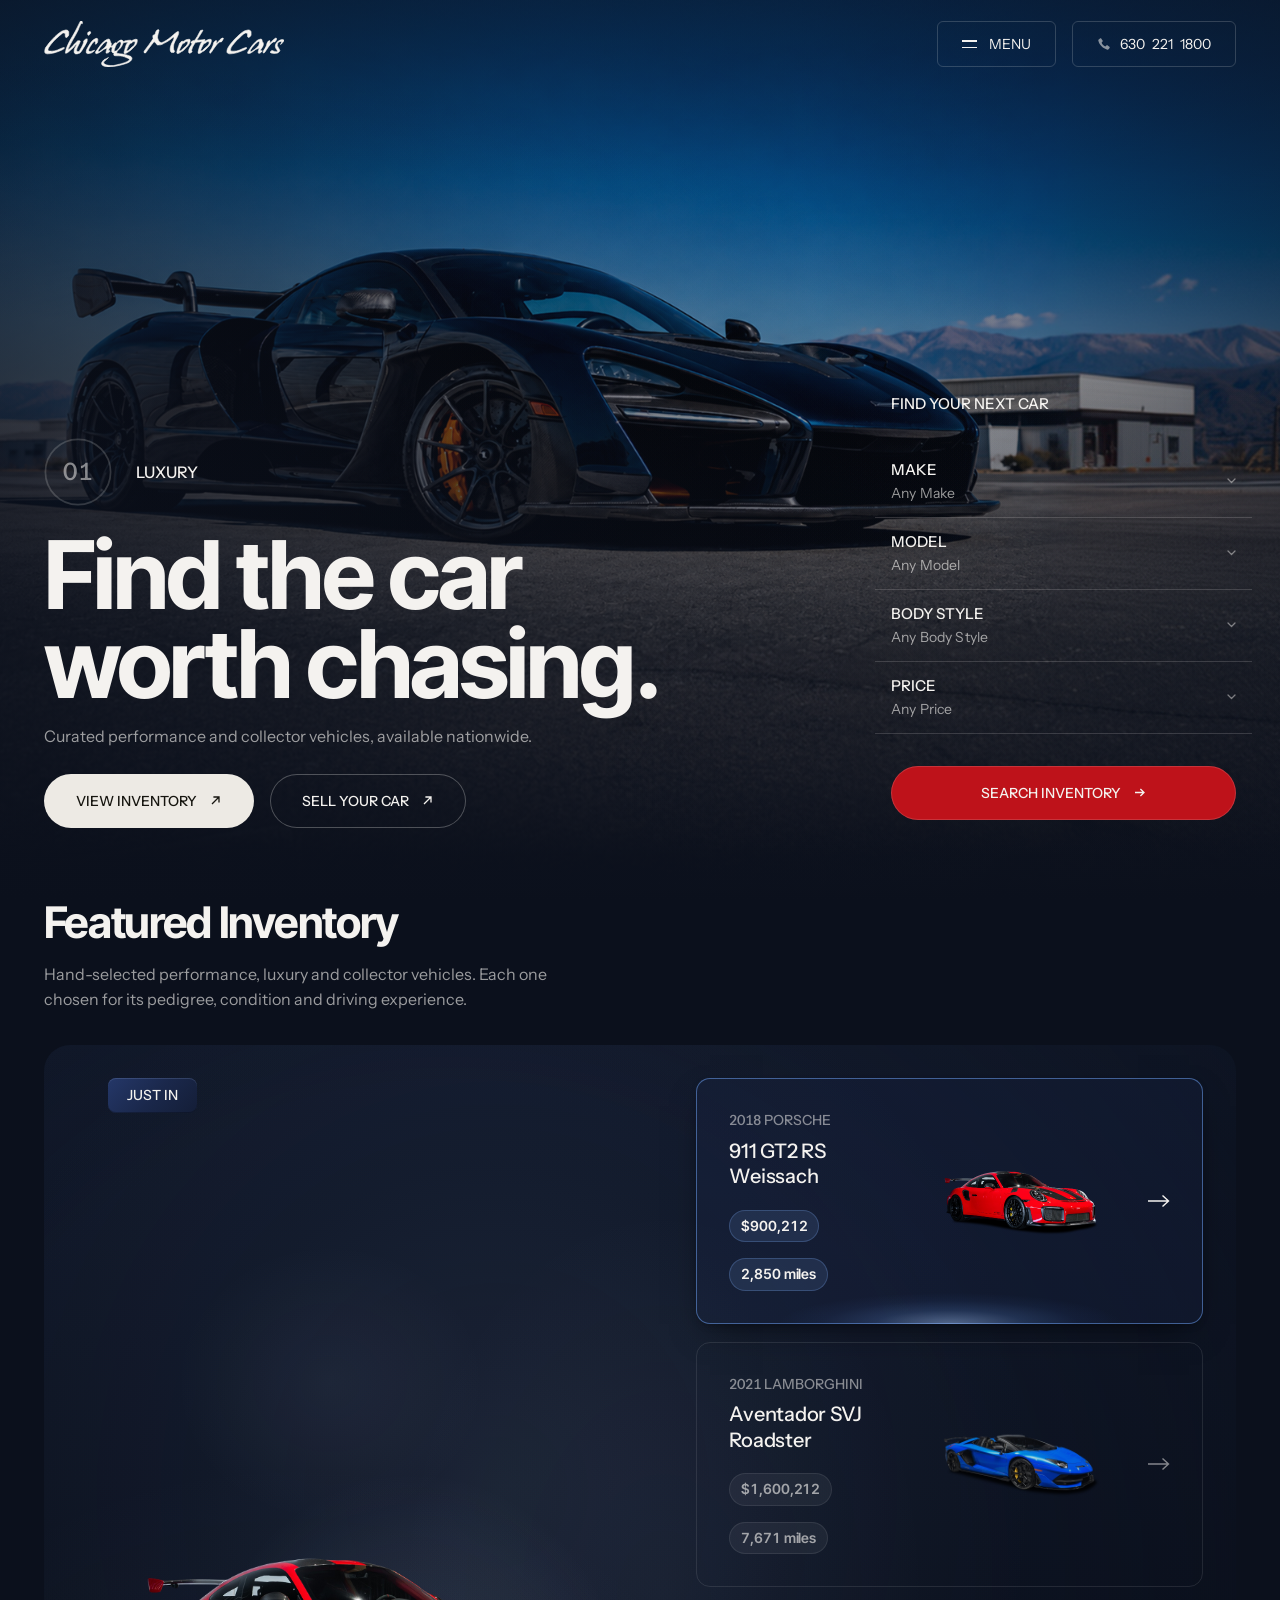
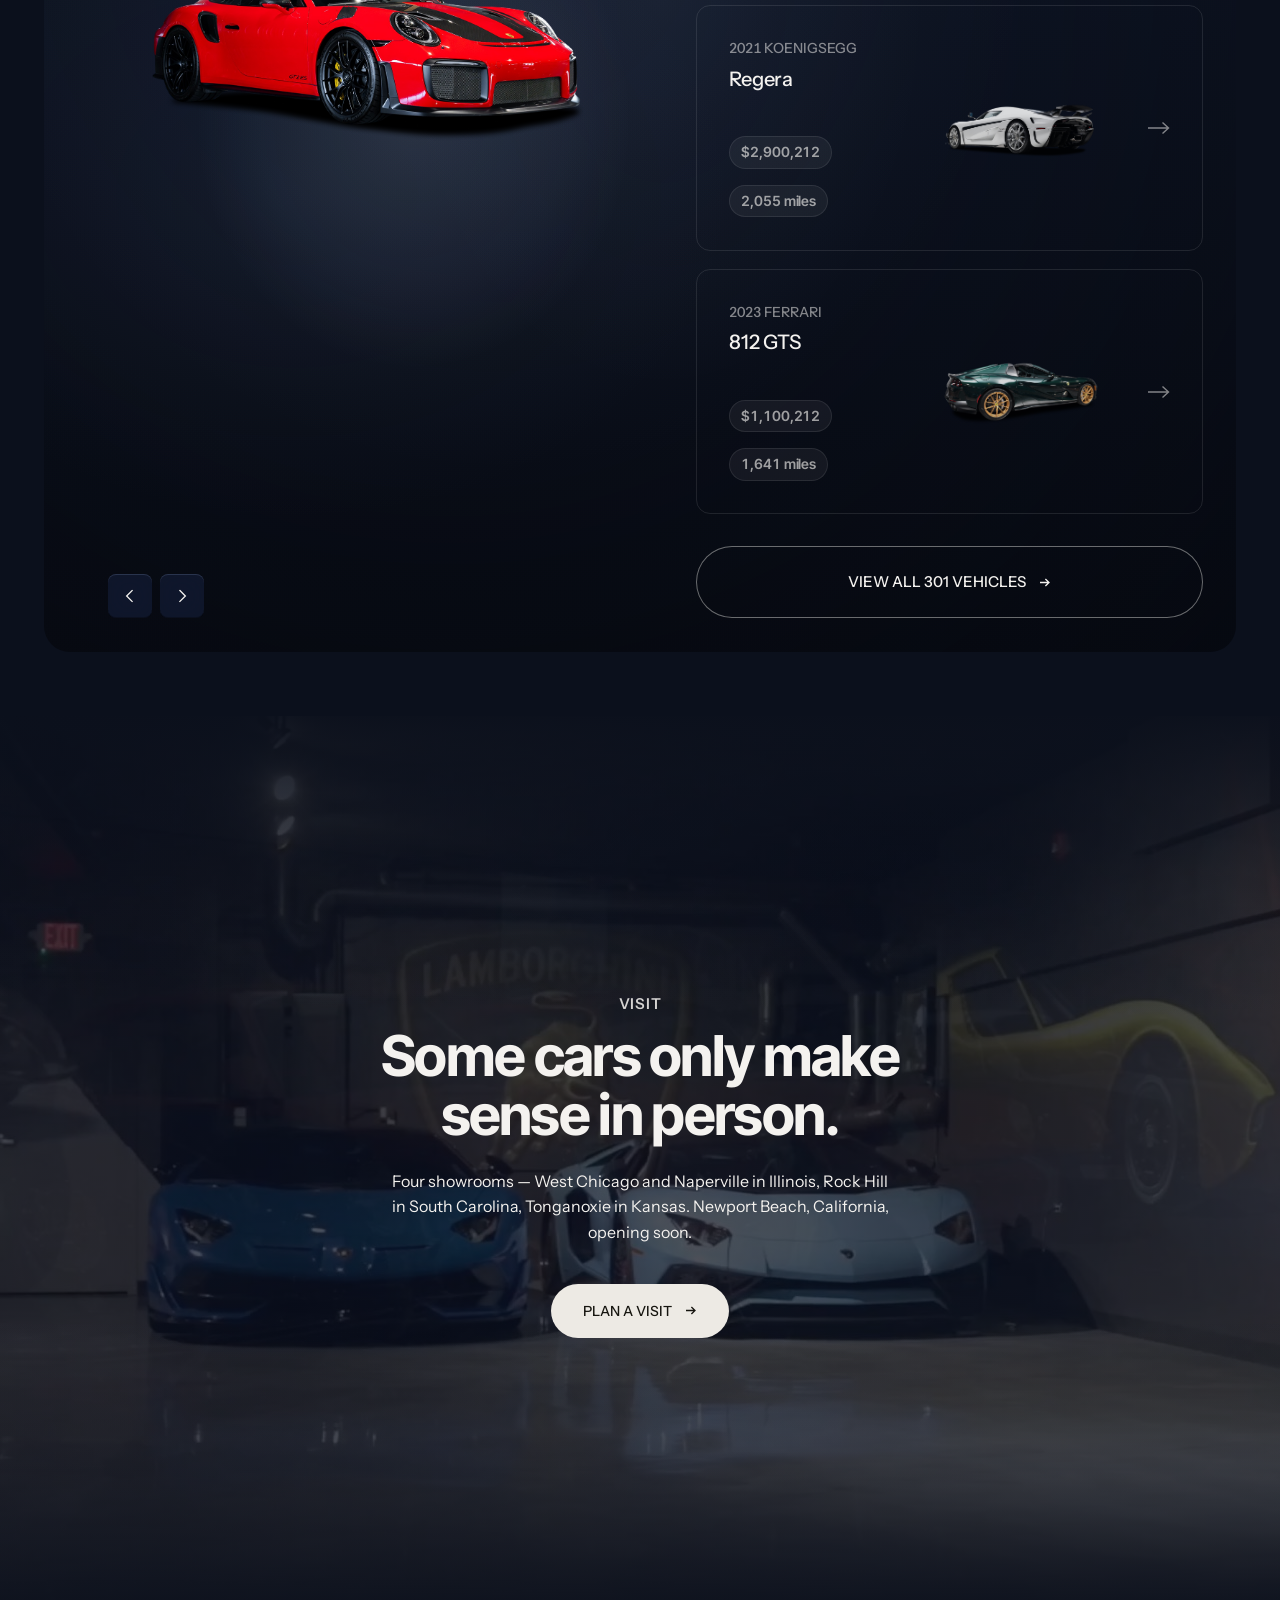
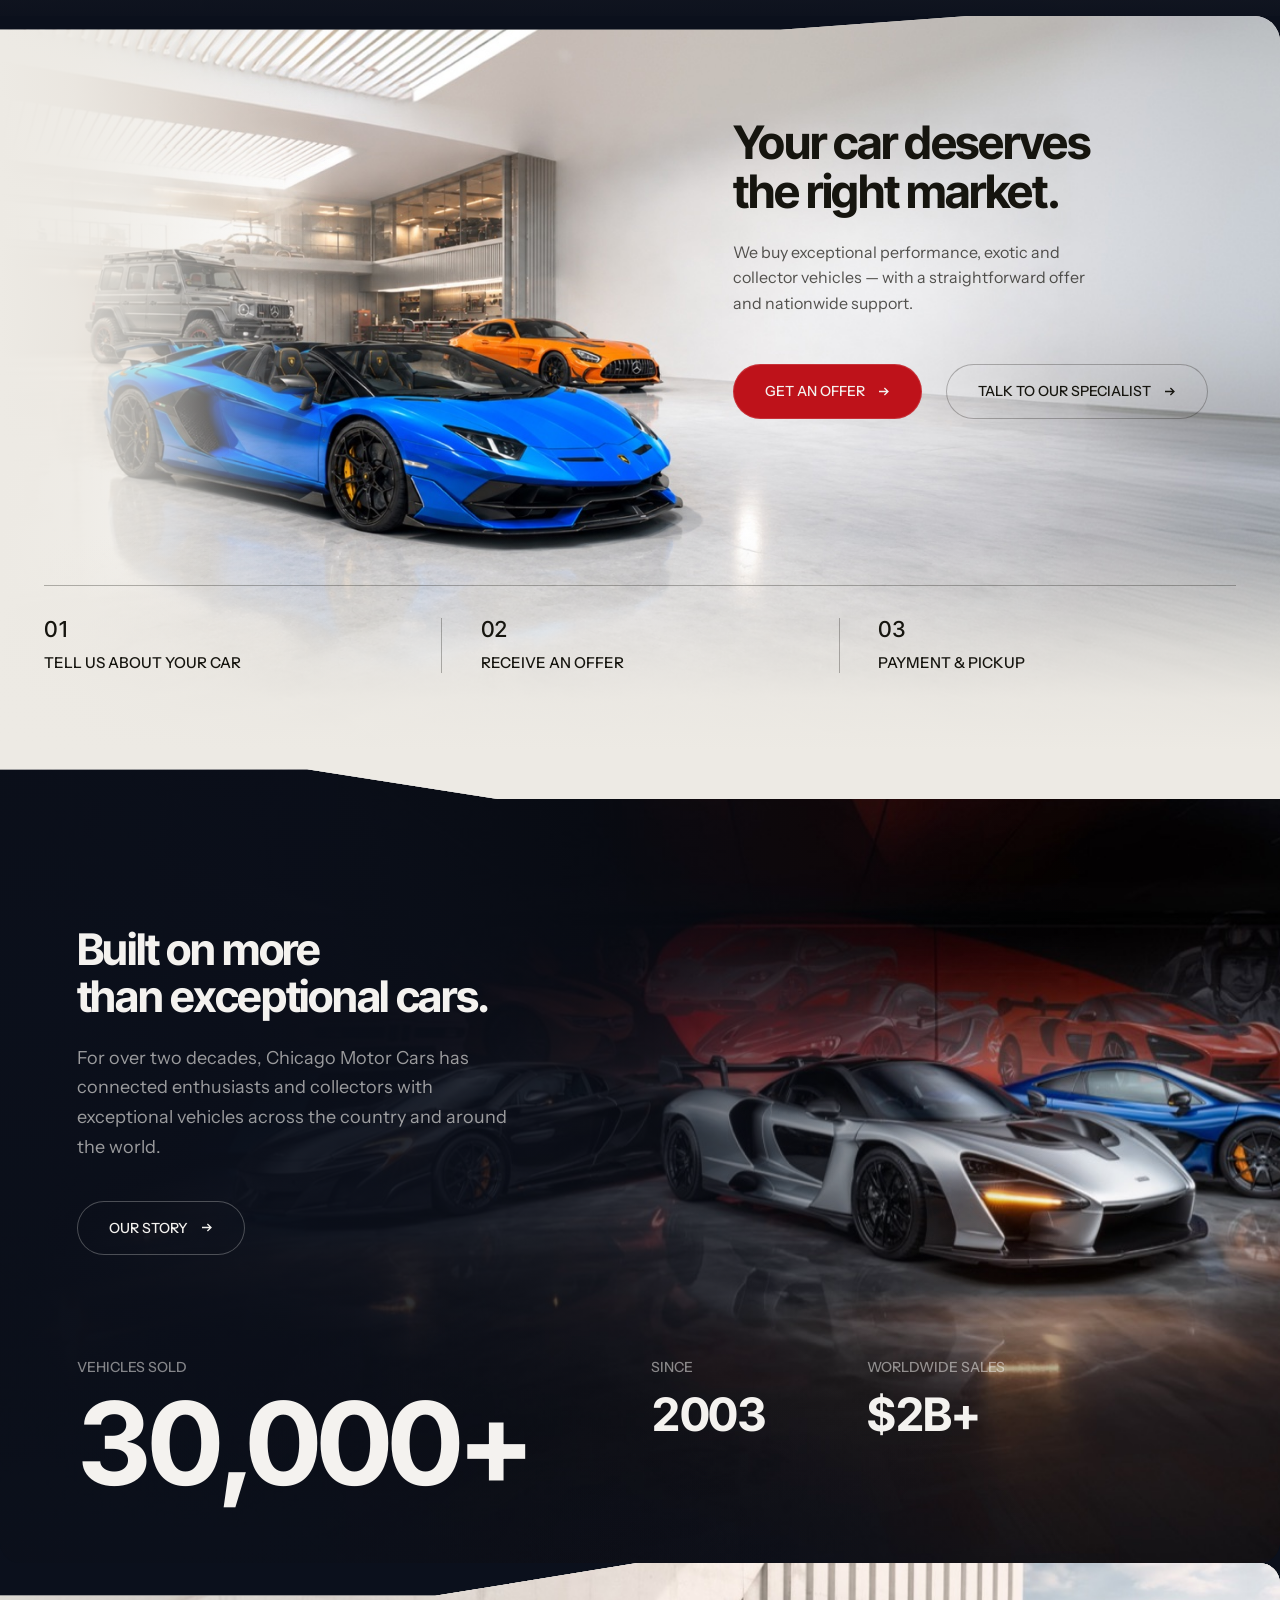
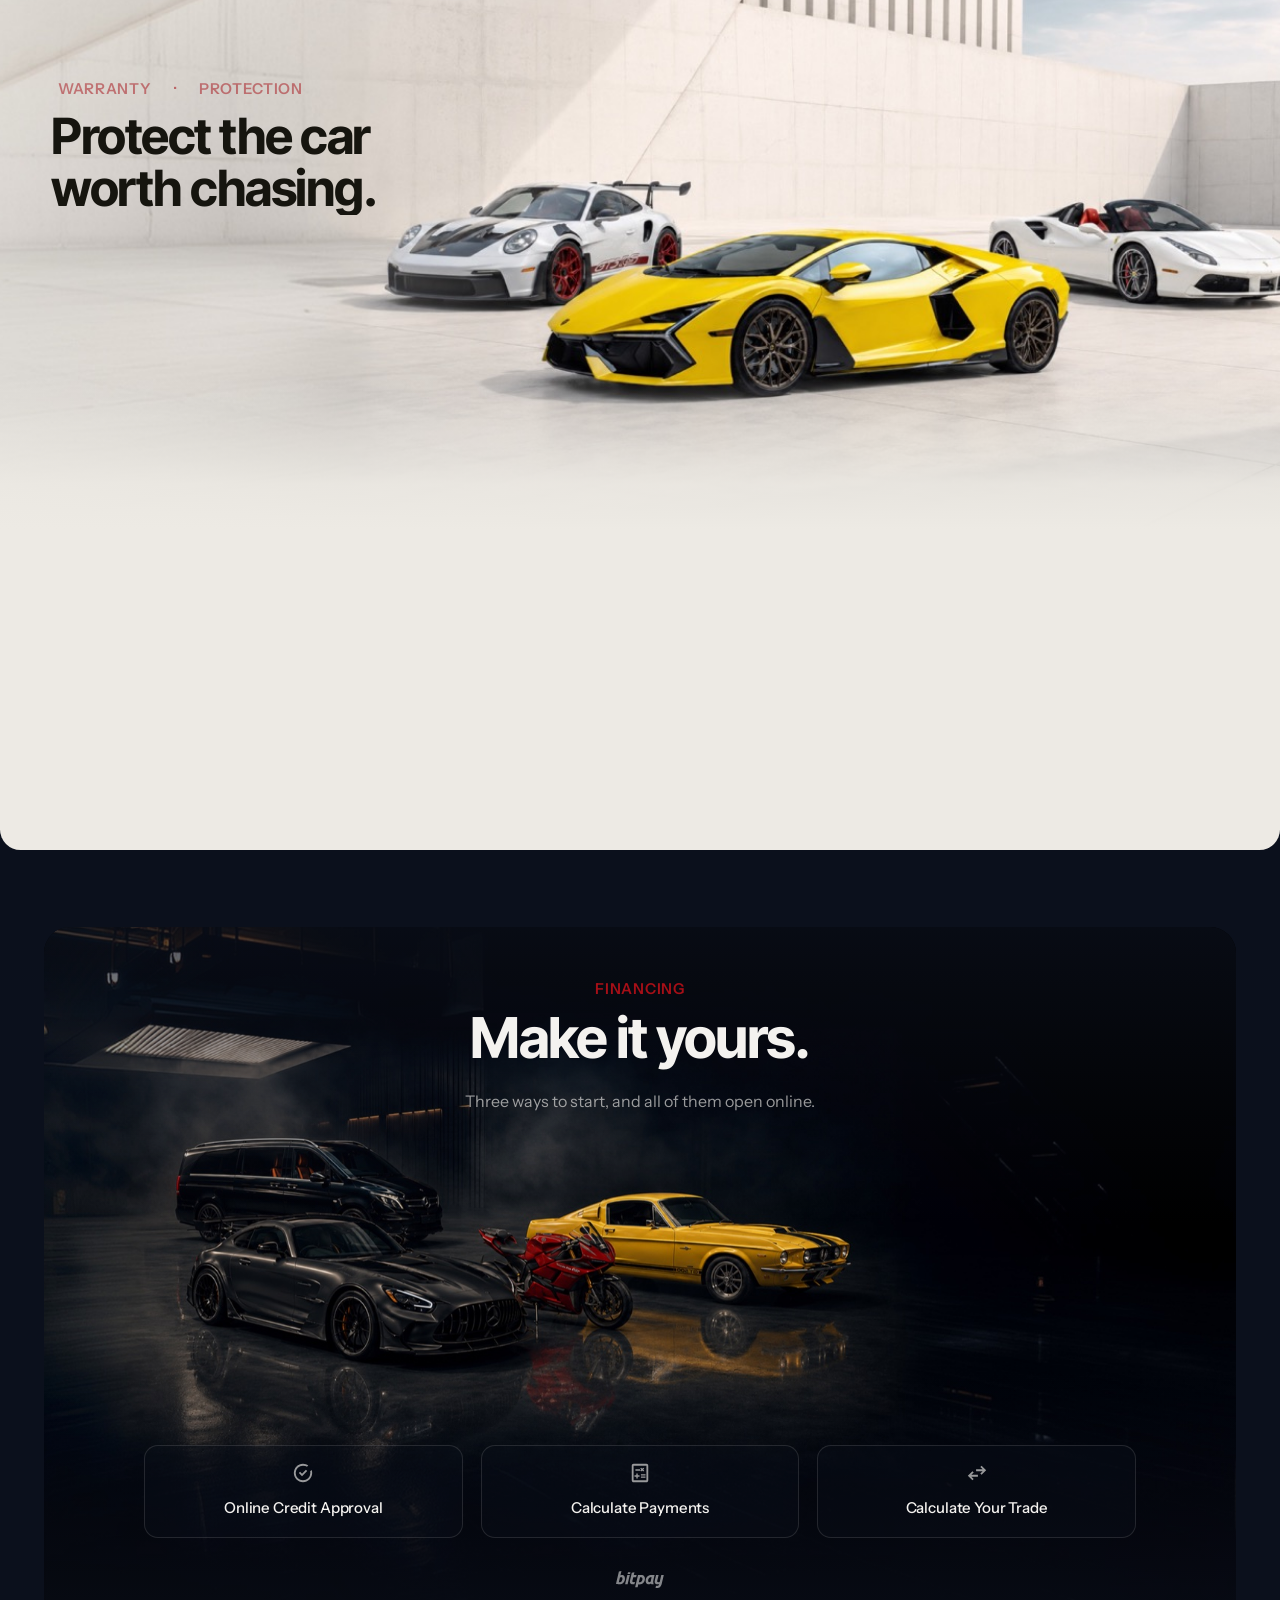
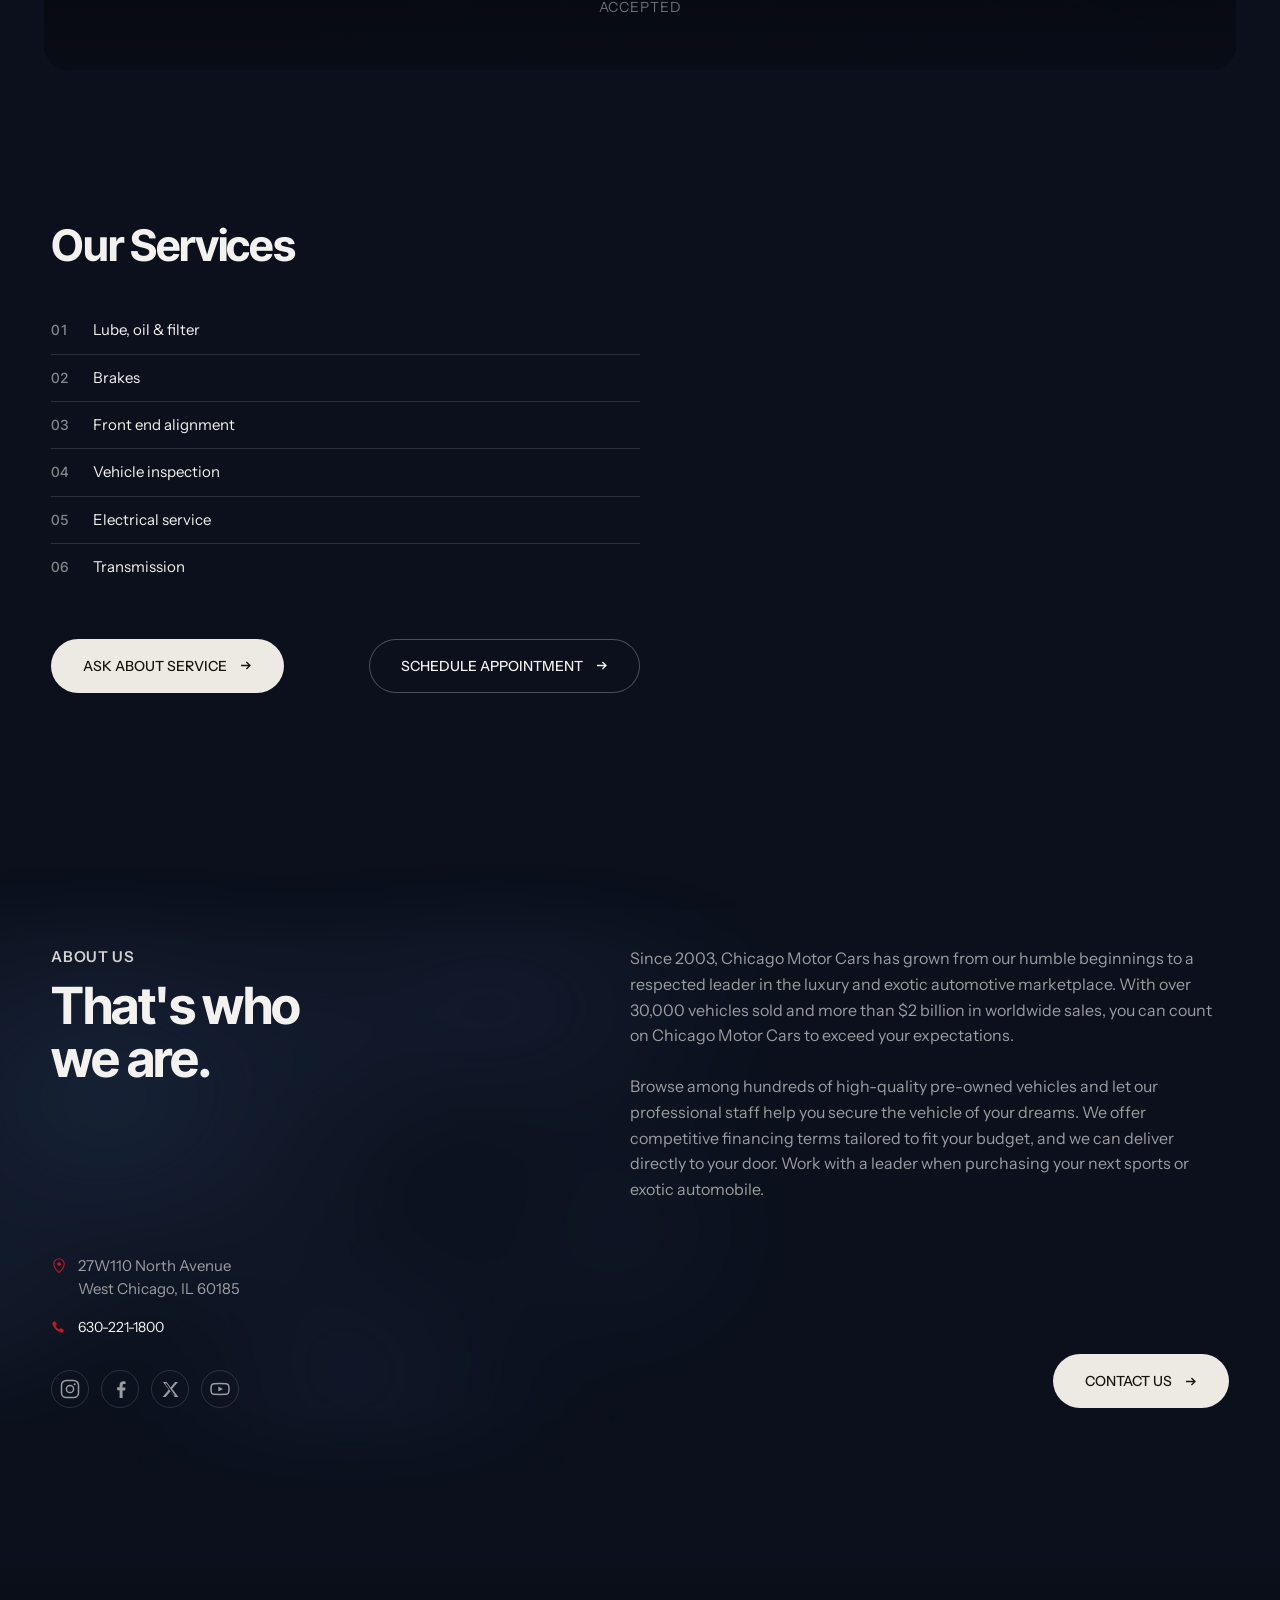
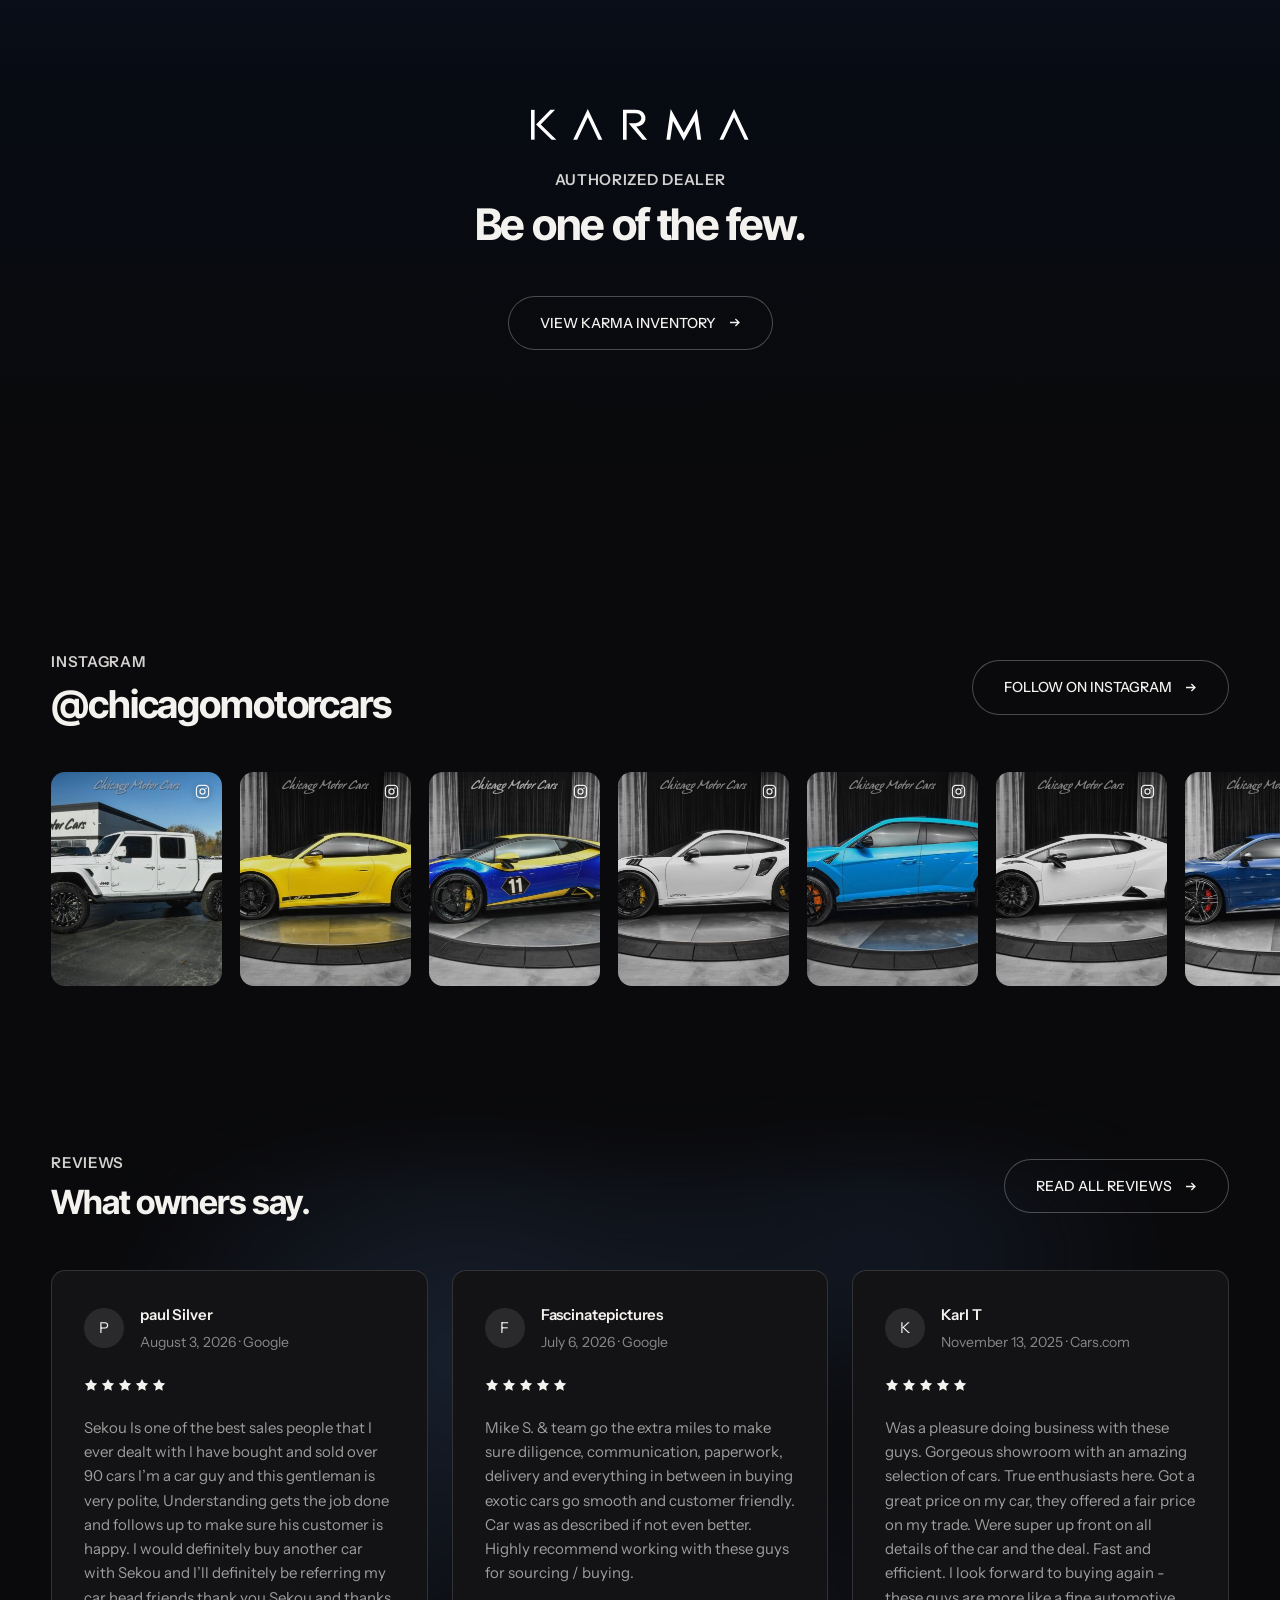
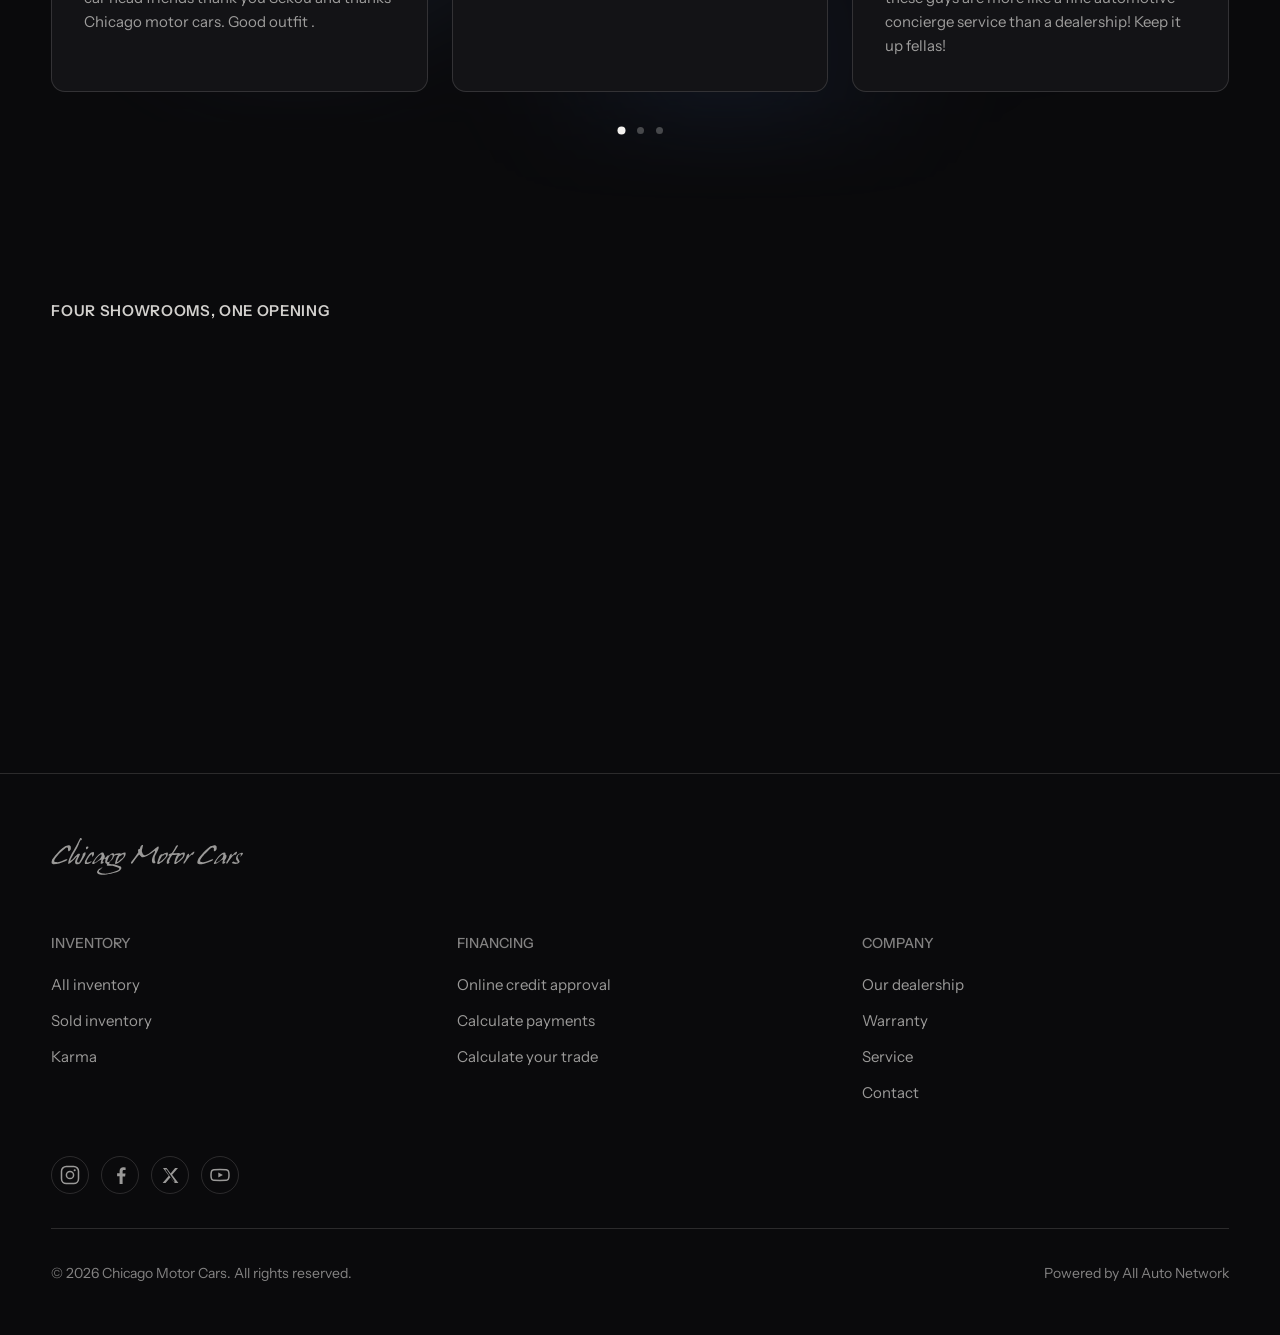
==== commit 8a335f08: "The showroom panels open softly, and the curve was the fault Not the duration. --dur-4 was running o" ====
--- a/index.html
+++ b/index.html
@@ -25,7 +25,7 @@
 <link rel="apple-touch-icon" href="assets/logos/favicon.svg">
 
 <link rel="stylesheet" href="assets/css/tokens.css?v=50">
-<link rel="stylesheet" href="assets/css/main.css?v=442">
+<link rel="stylesheet" href="assets/css/main.css?v=443">
 </head>
 <body>
 
--- a/assets/css/main.css
+++ b/assets/css/main.css
@@ -11154,7 +11154,7 @@
      Any property added to this list in future has to keep it. */
   transition: opacity 820ms var(--ease-out),
               translate 820ms var(--ease-out),
-              flex-grow var(--dur-4) cubic-bezier(0.22, 1, 0.36, 1);
+              flex-grow 1.05s cubic-bezier(0.33, 0, 0.2, 1);
 }
 .reveal-armed [data-reveal].is-revealed .locs__list > li { opacity: 1; translate: 0 0; }
 .reveal-armed [data-reveal].is-revealed .locs__list > li:nth-child(1) { transition-delay: calc(var(--rv-step) * 2.6); }
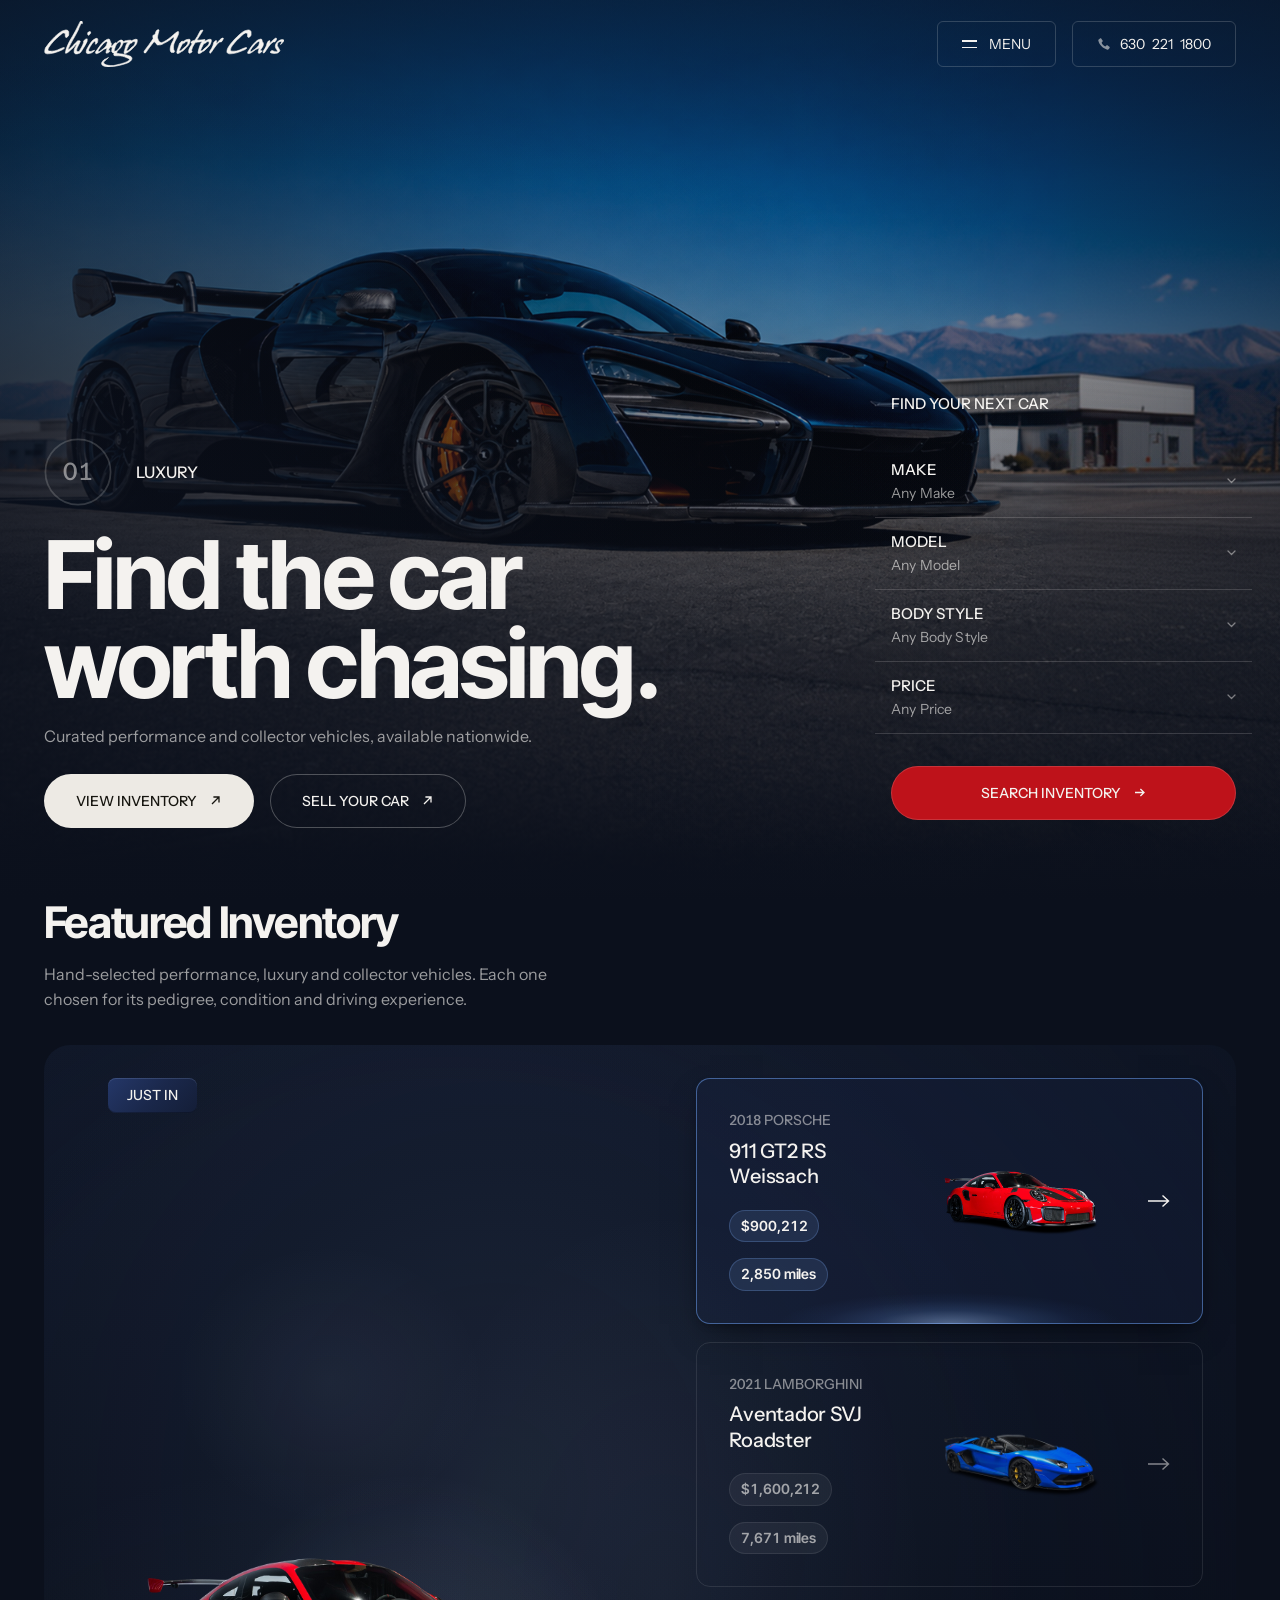
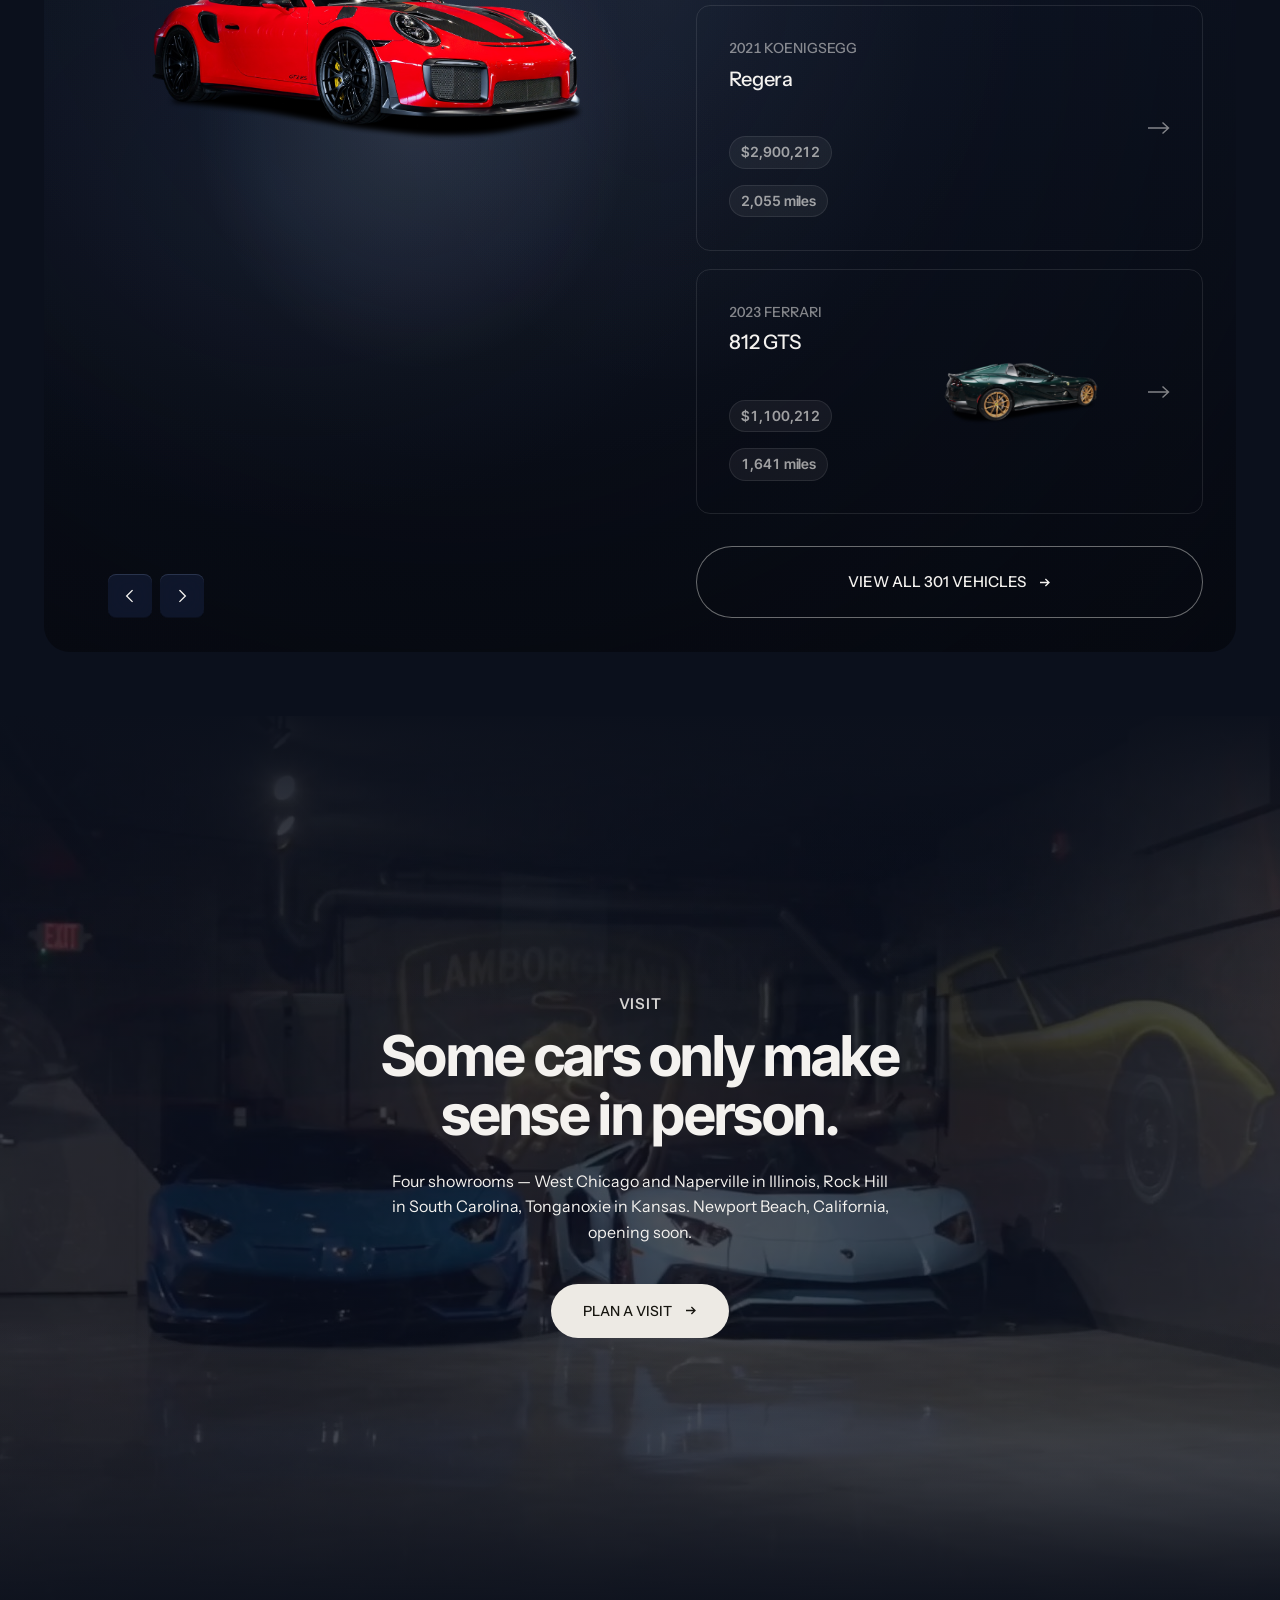
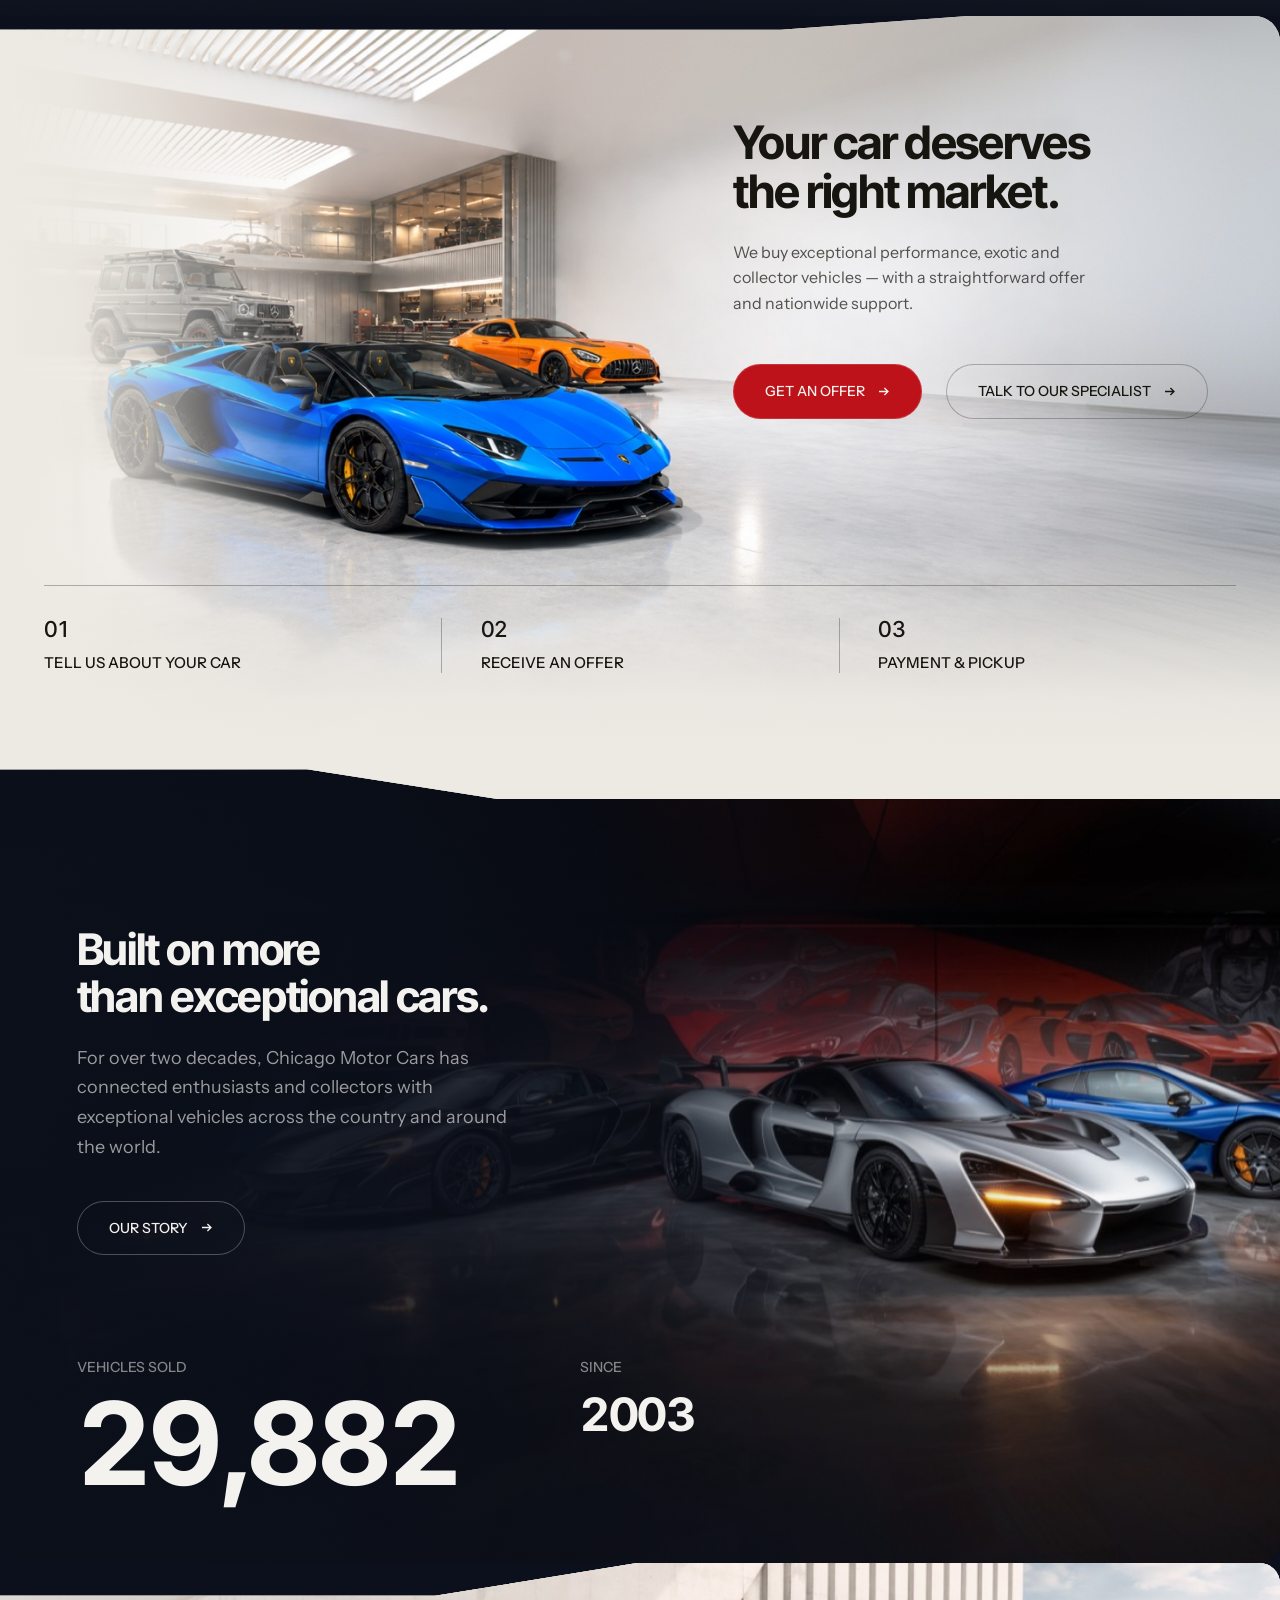
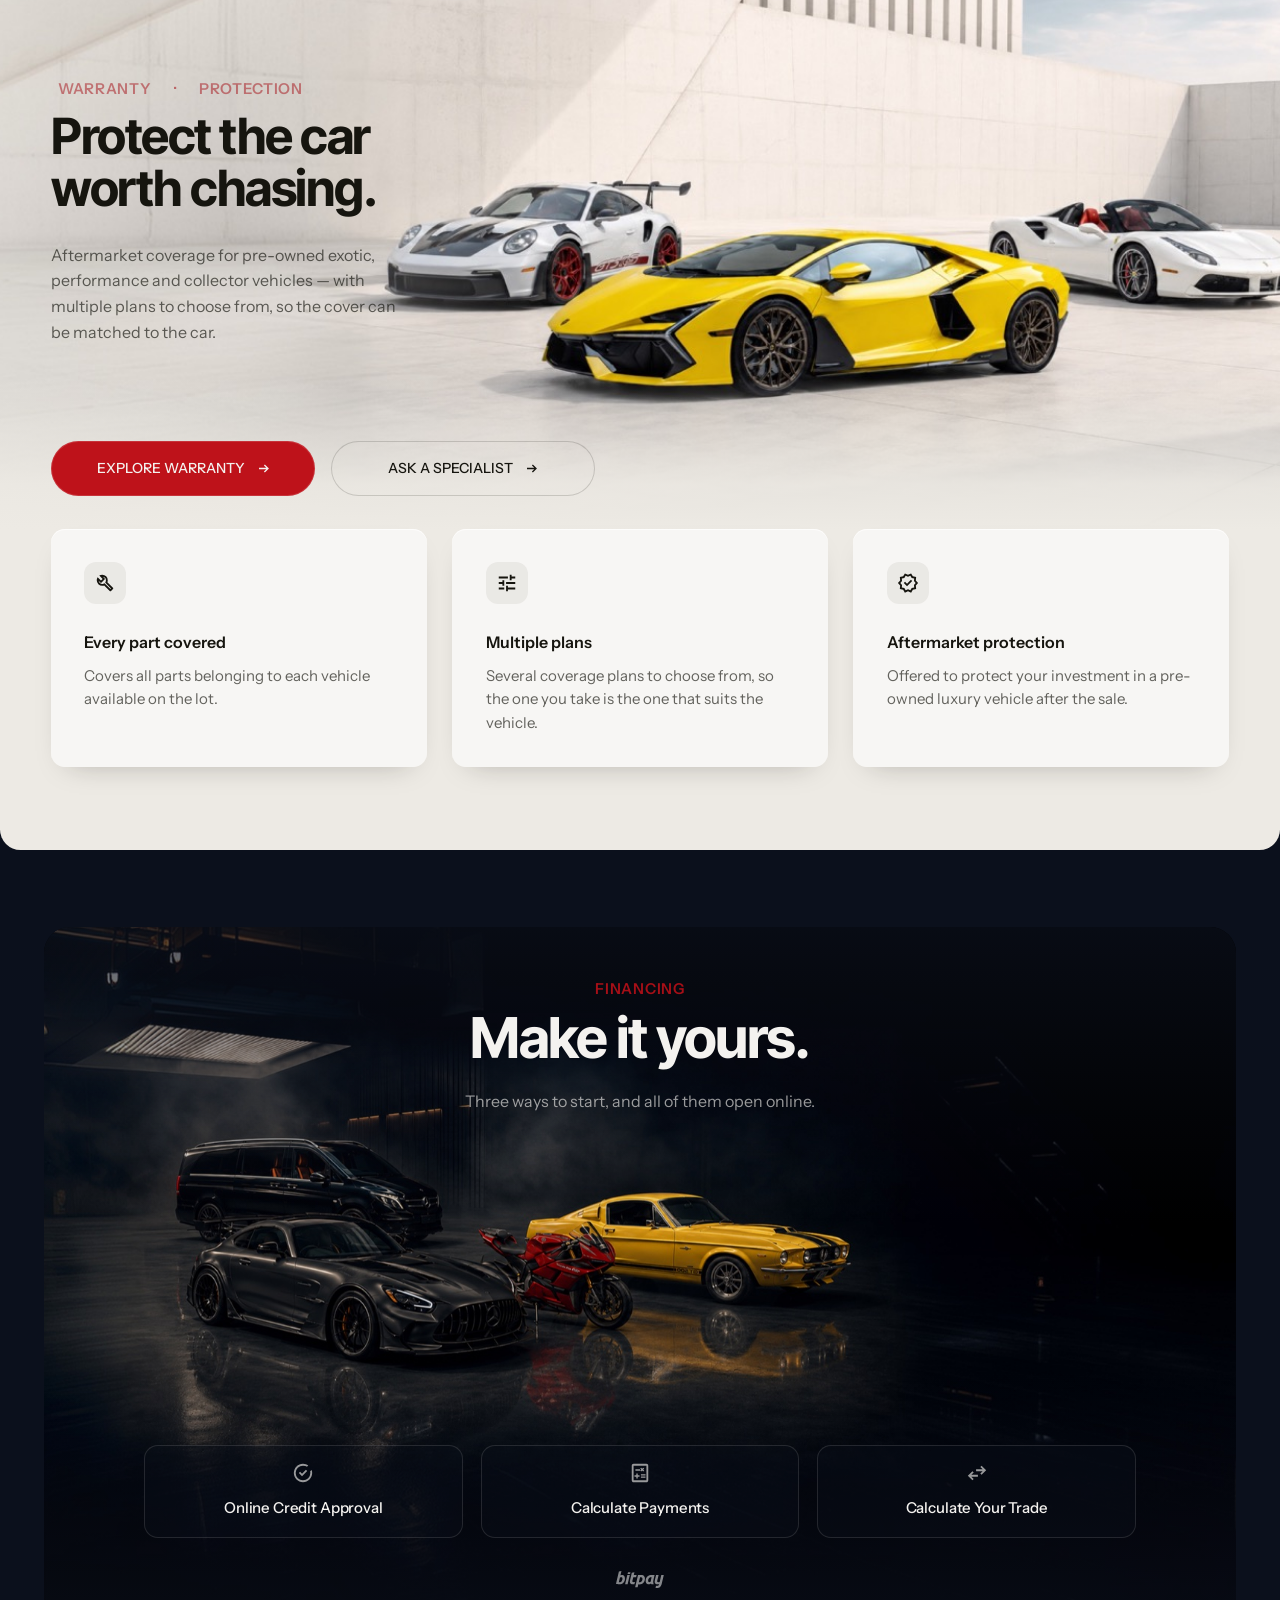
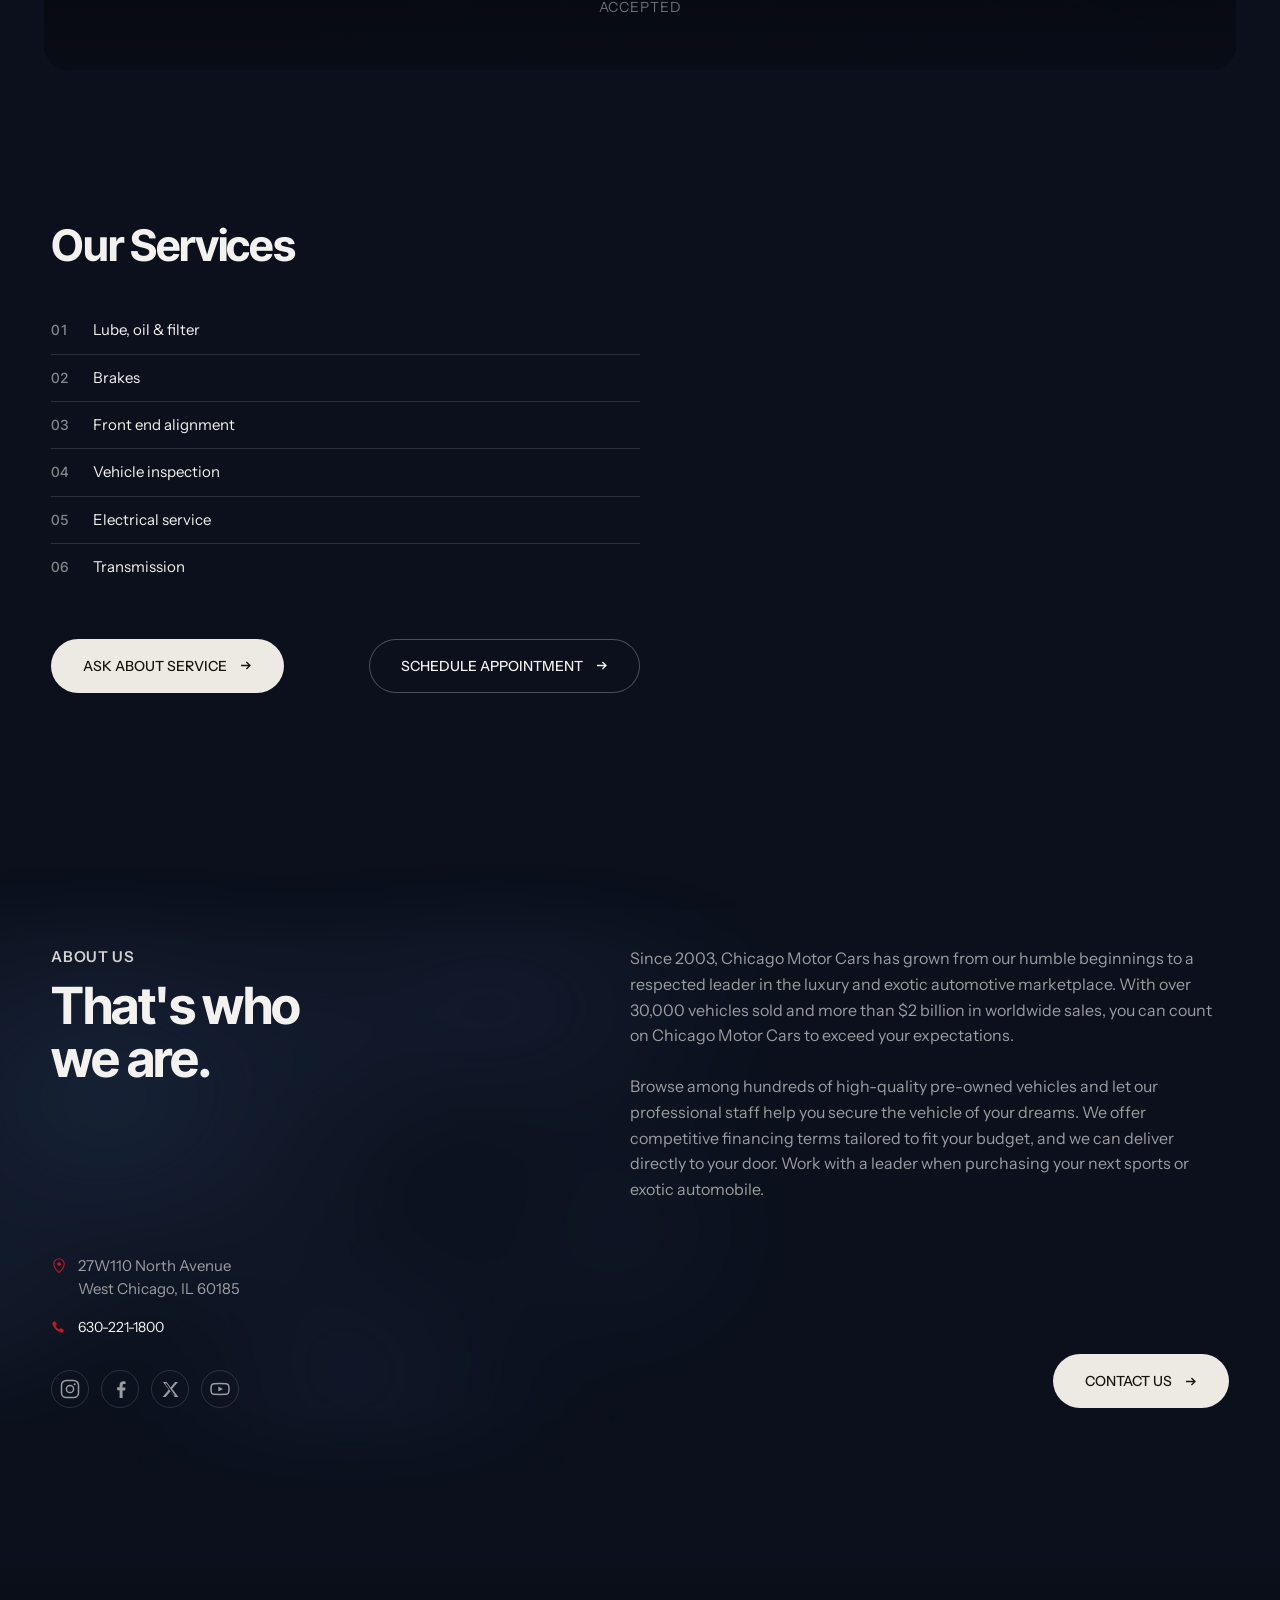
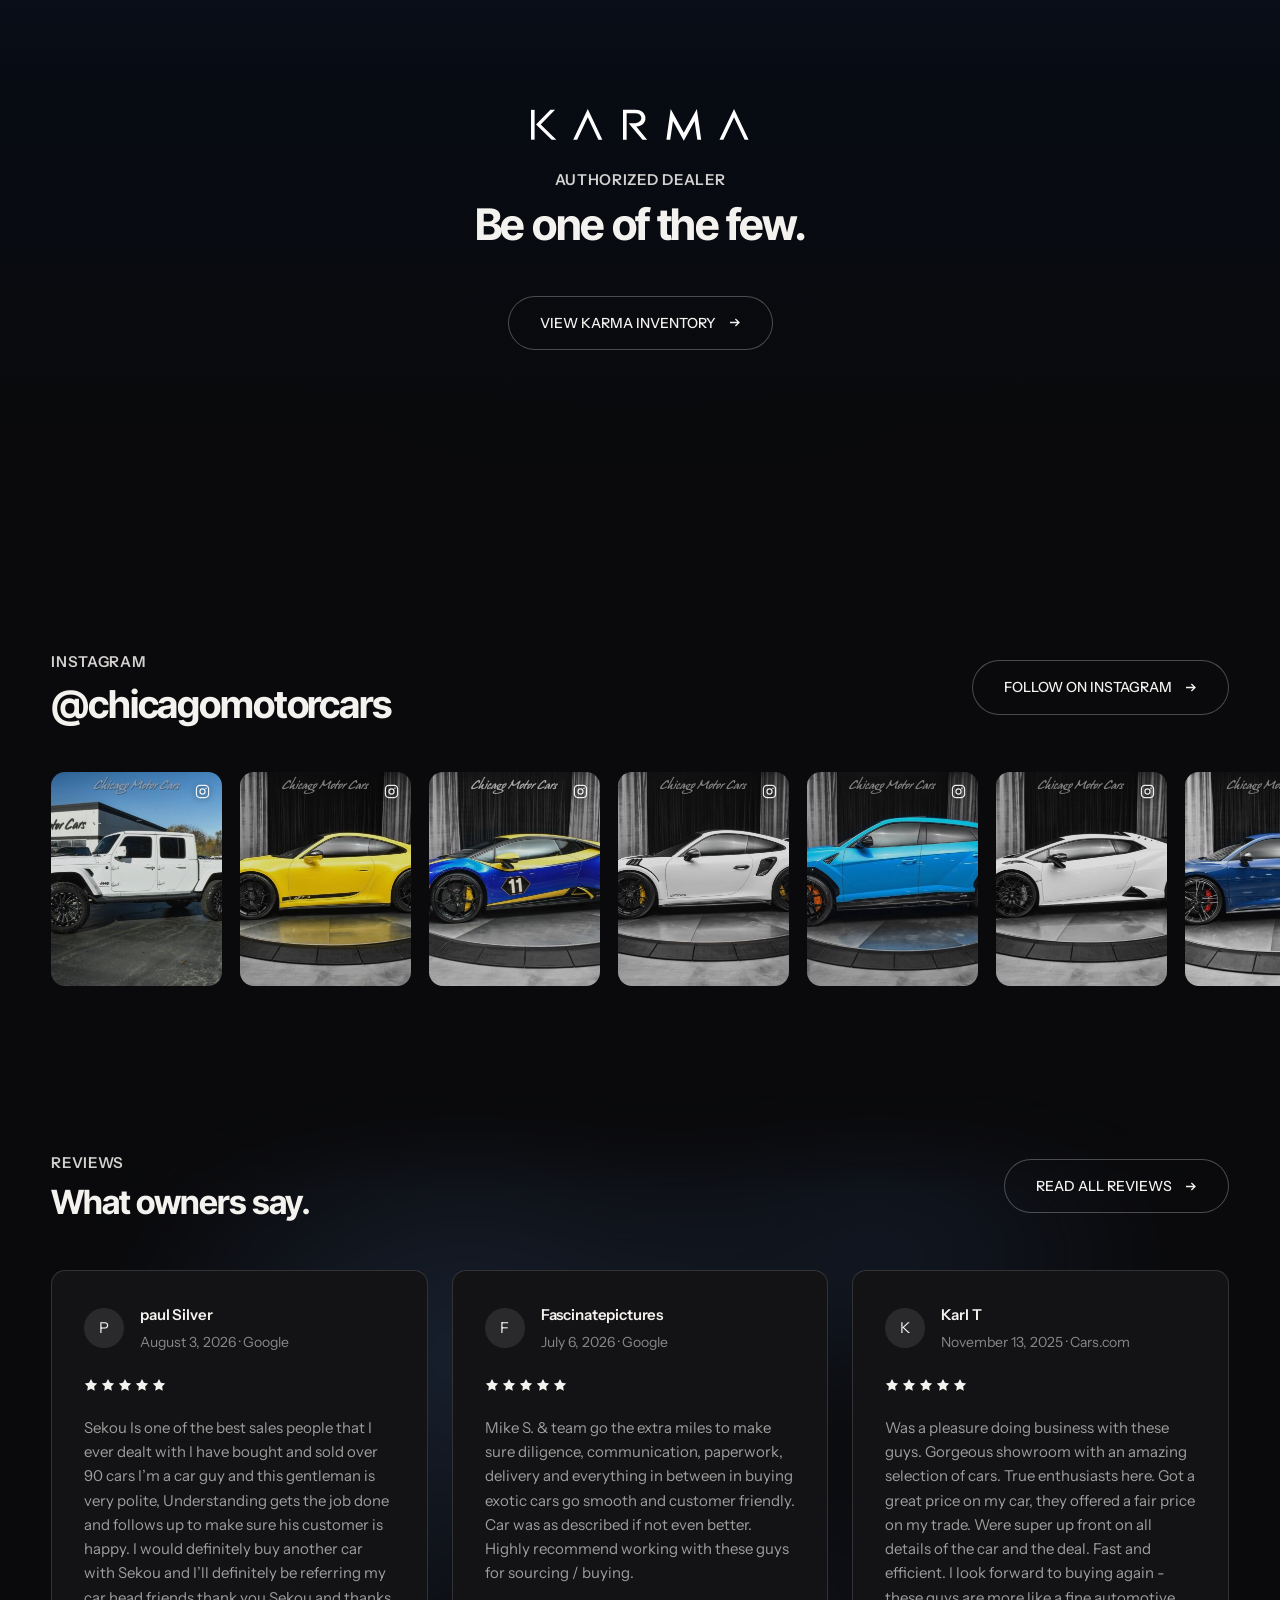
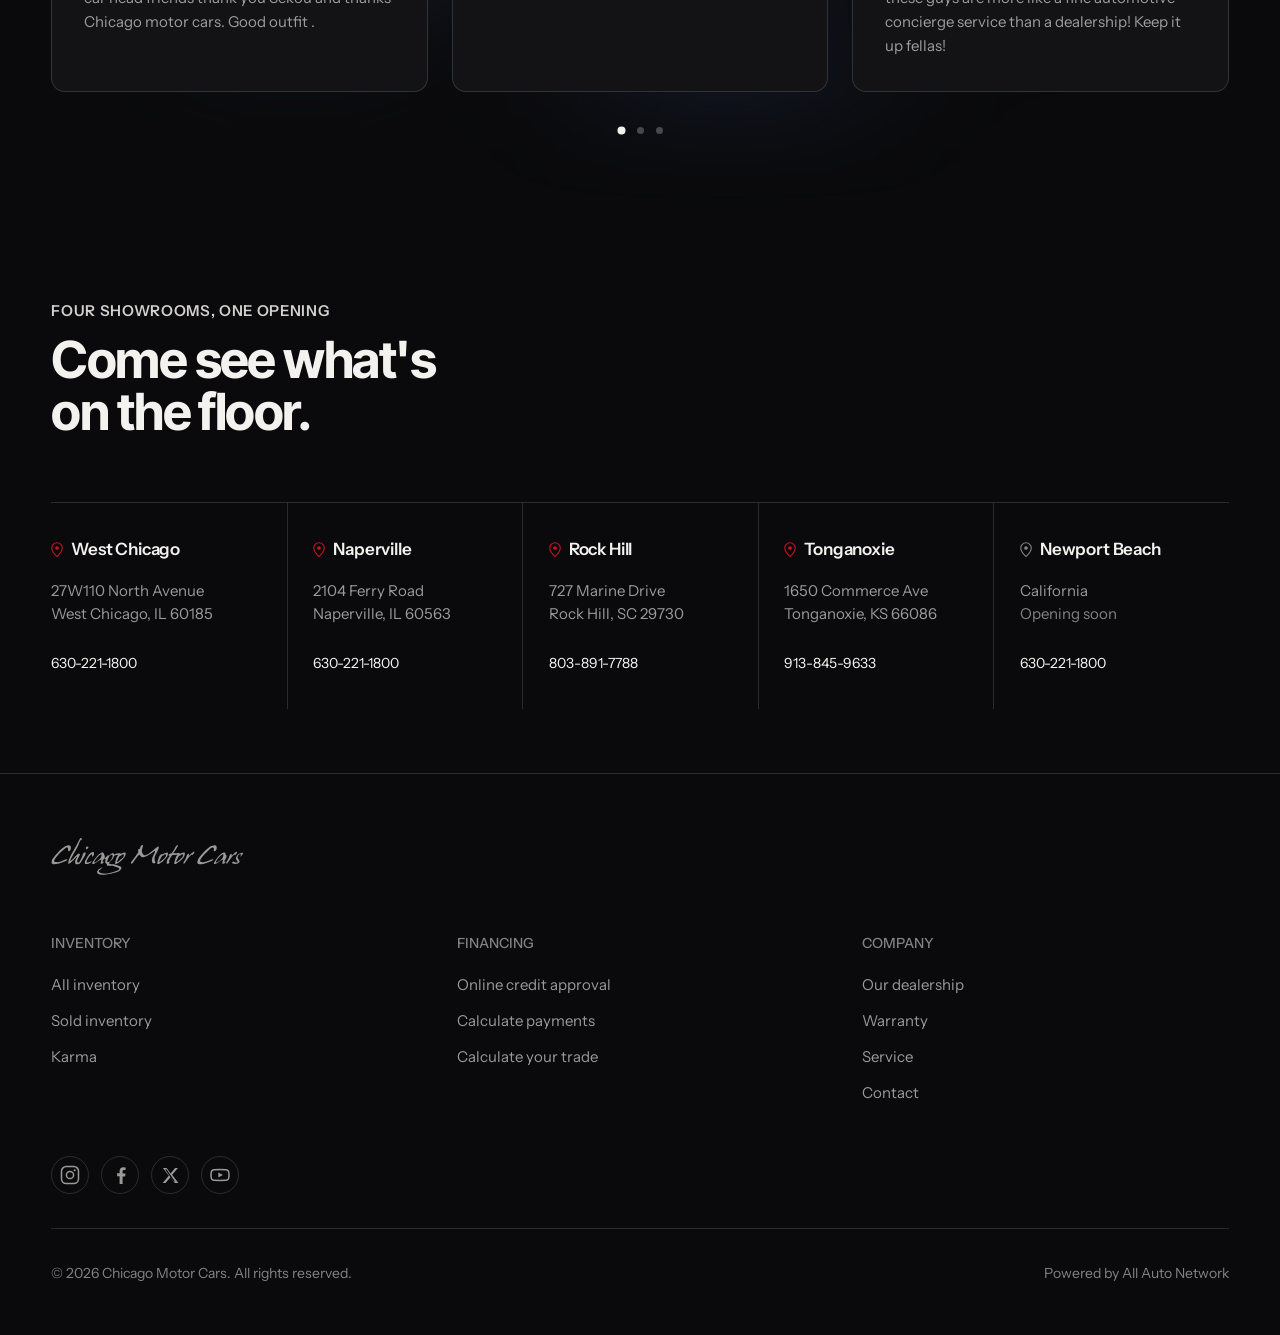
==== commit 4318c0e6: "The panel opening comes down to 0.68s 1.05 was long once the curve stopped being the problem. The ea" ====
--- a/index.html
+++ b/index.html
@@ -25,7 +25,7 @@
 <link rel="apple-touch-icon" href="assets/logos/favicon.svg">
 
 <link rel="stylesheet" href="assets/css/tokens.css?v=50">
-<link rel="stylesheet" href="assets/css/main.css?v=443">
+<link rel="stylesheet" href="assets/css/main.css?v=444">
 </head>
 <body>
 
--- a/assets/css/main.css
+++ b/assets/css/main.css
@@ -11154,7 +11154,7 @@
      Any property added to this list in future has to keep it. */
   transition: opacity 820ms var(--ease-out),
               translate 820ms var(--ease-out),
-              flex-grow 1.05s cubic-bezier(0.33, 0, 0.2, 1);
+              flex-grow 0.68s cubic-bezier(0.33, 0, 0.2, 1);
 }
 .reveal-armed [data-reveal].is-revealed .locs__list > li { opacity: 1; translate: 0 0; }
 .reveal-armed [data-reveal].is-revealed .locs__list > li:nth-child(1) { transition-delay: calc(var(--rv-step) * 2.6); }
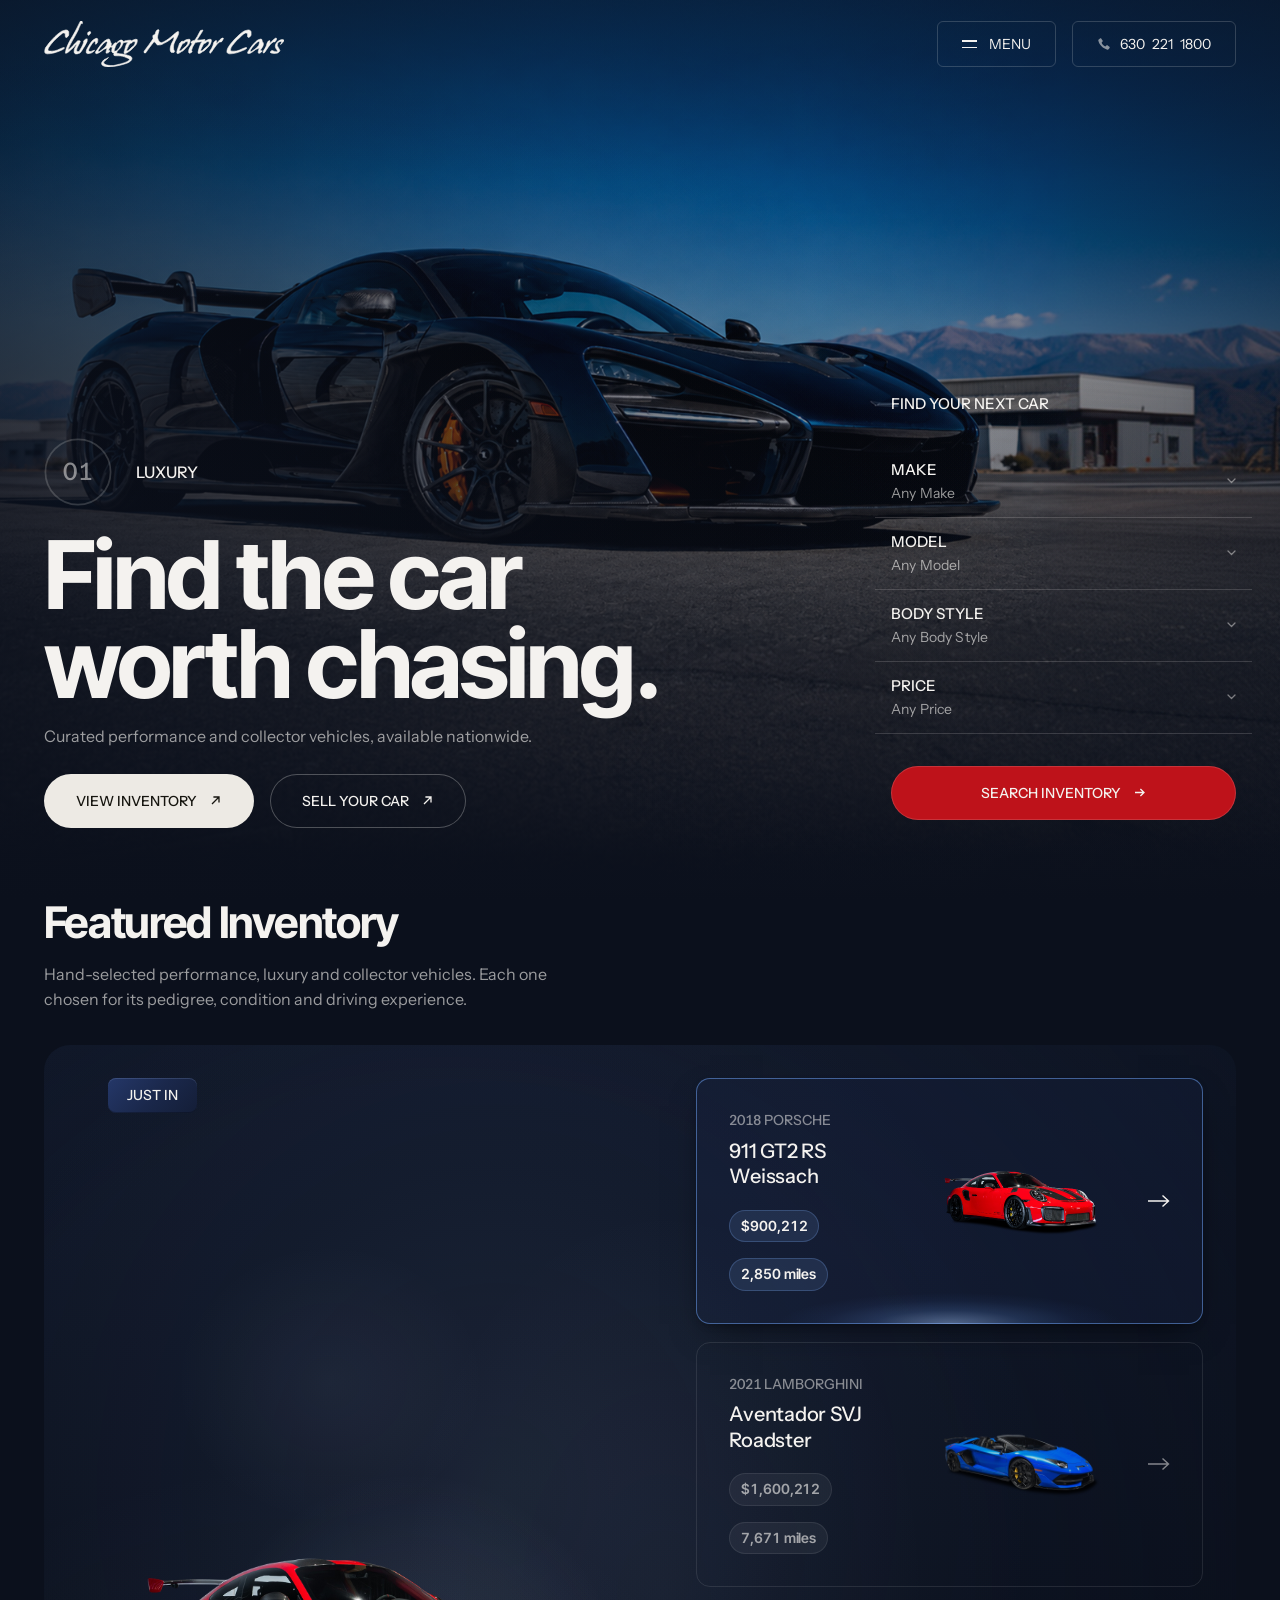
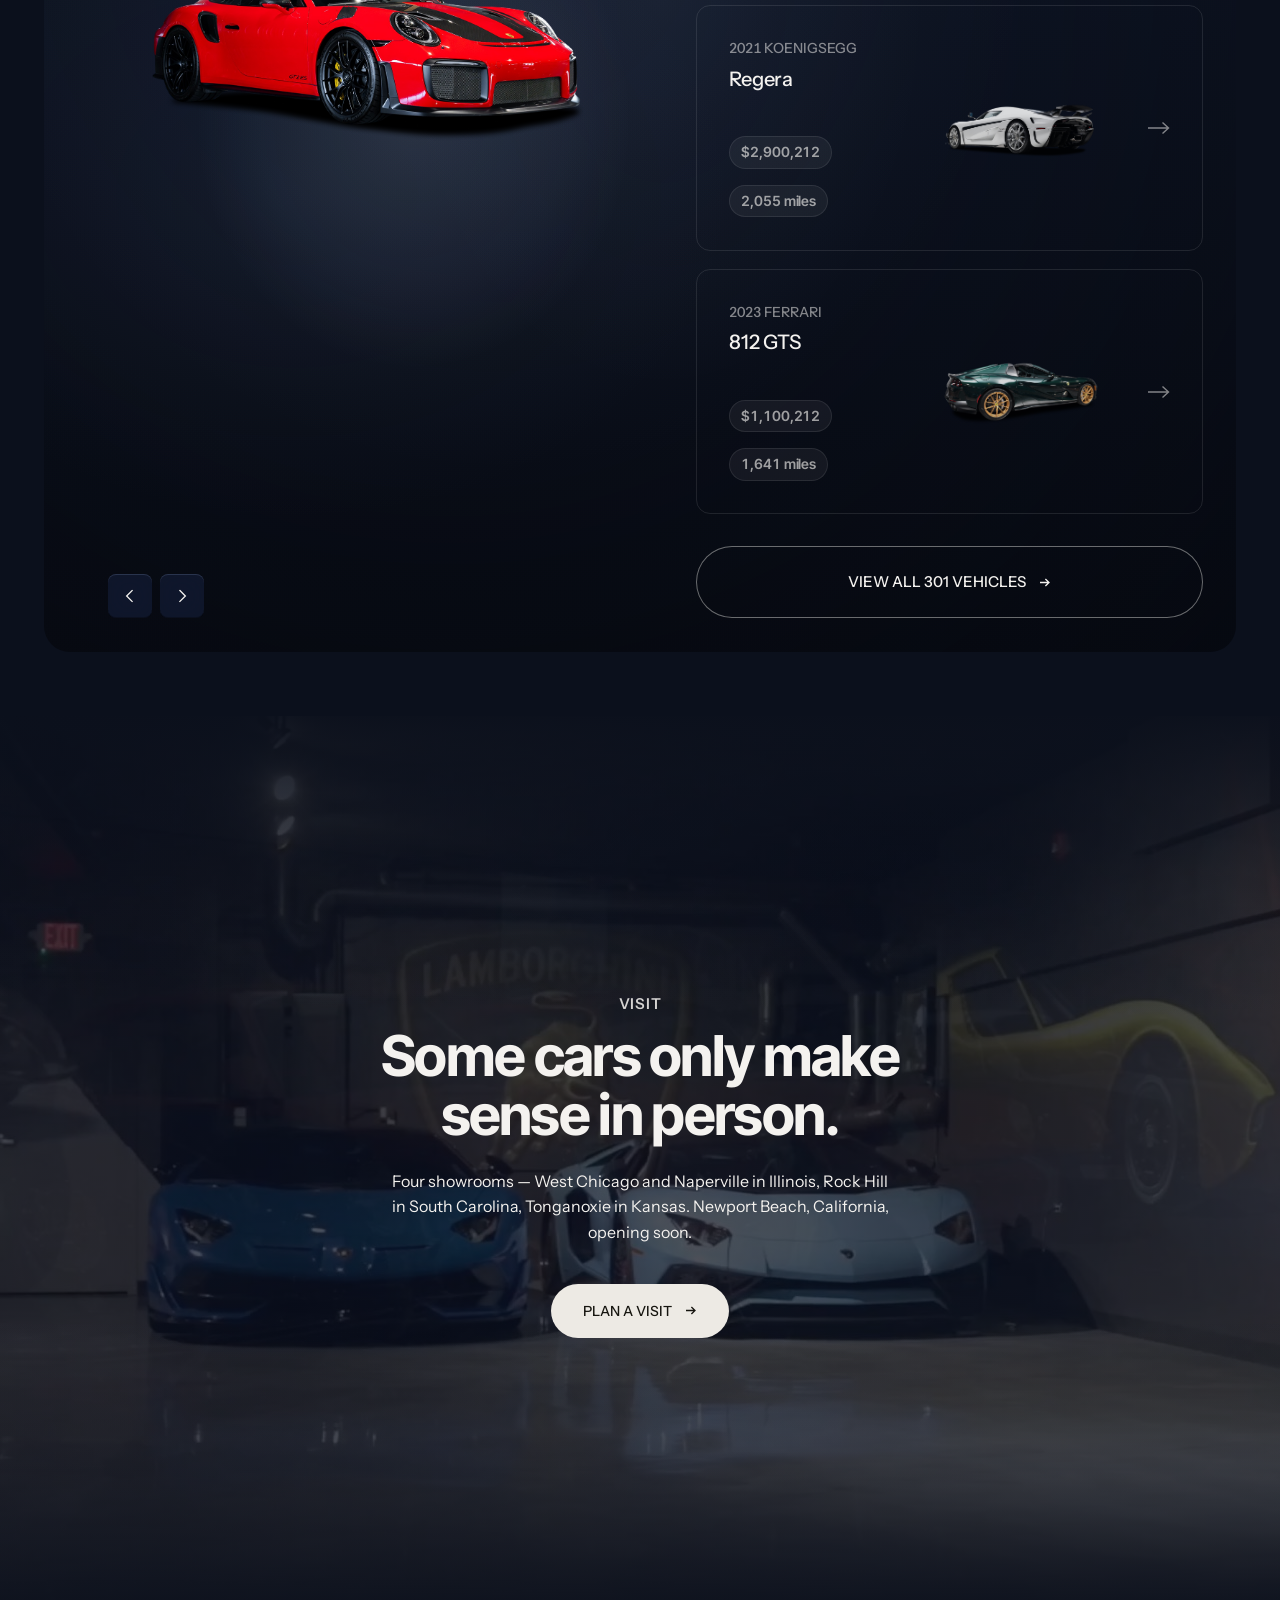
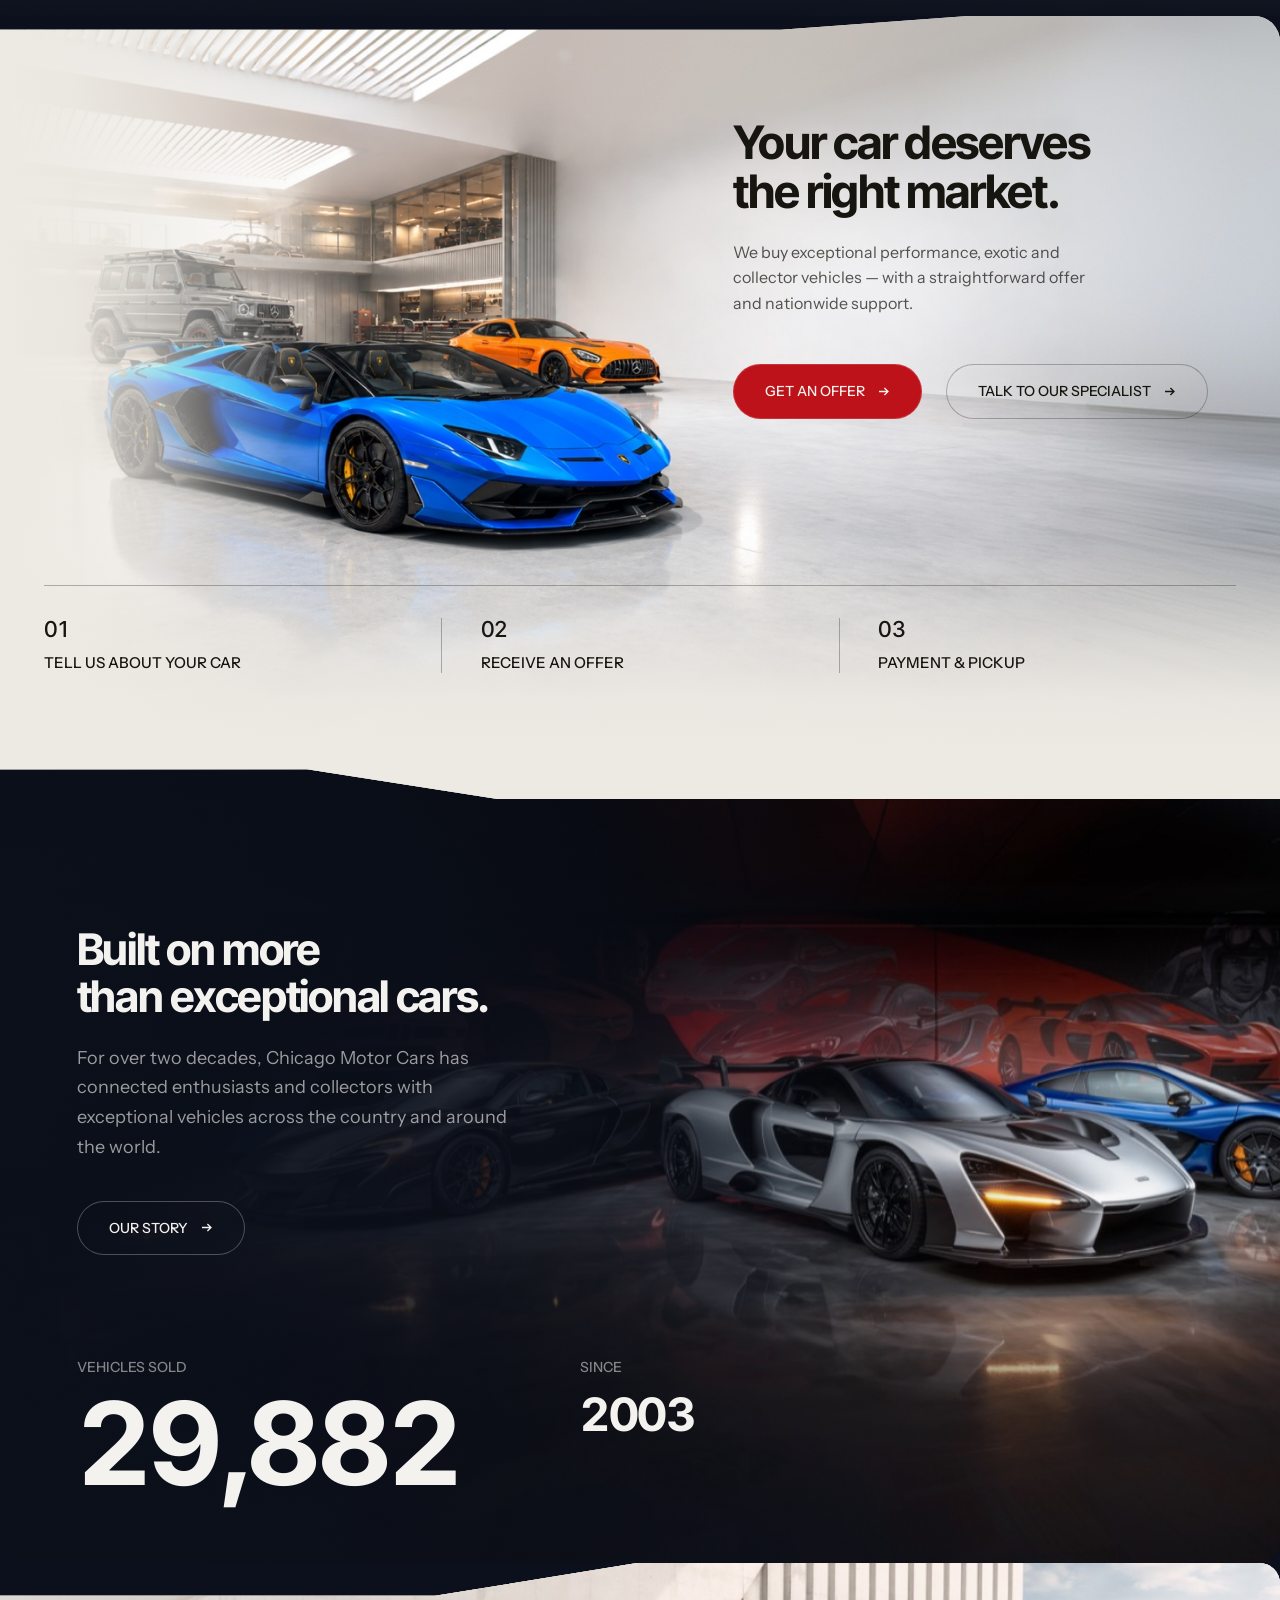
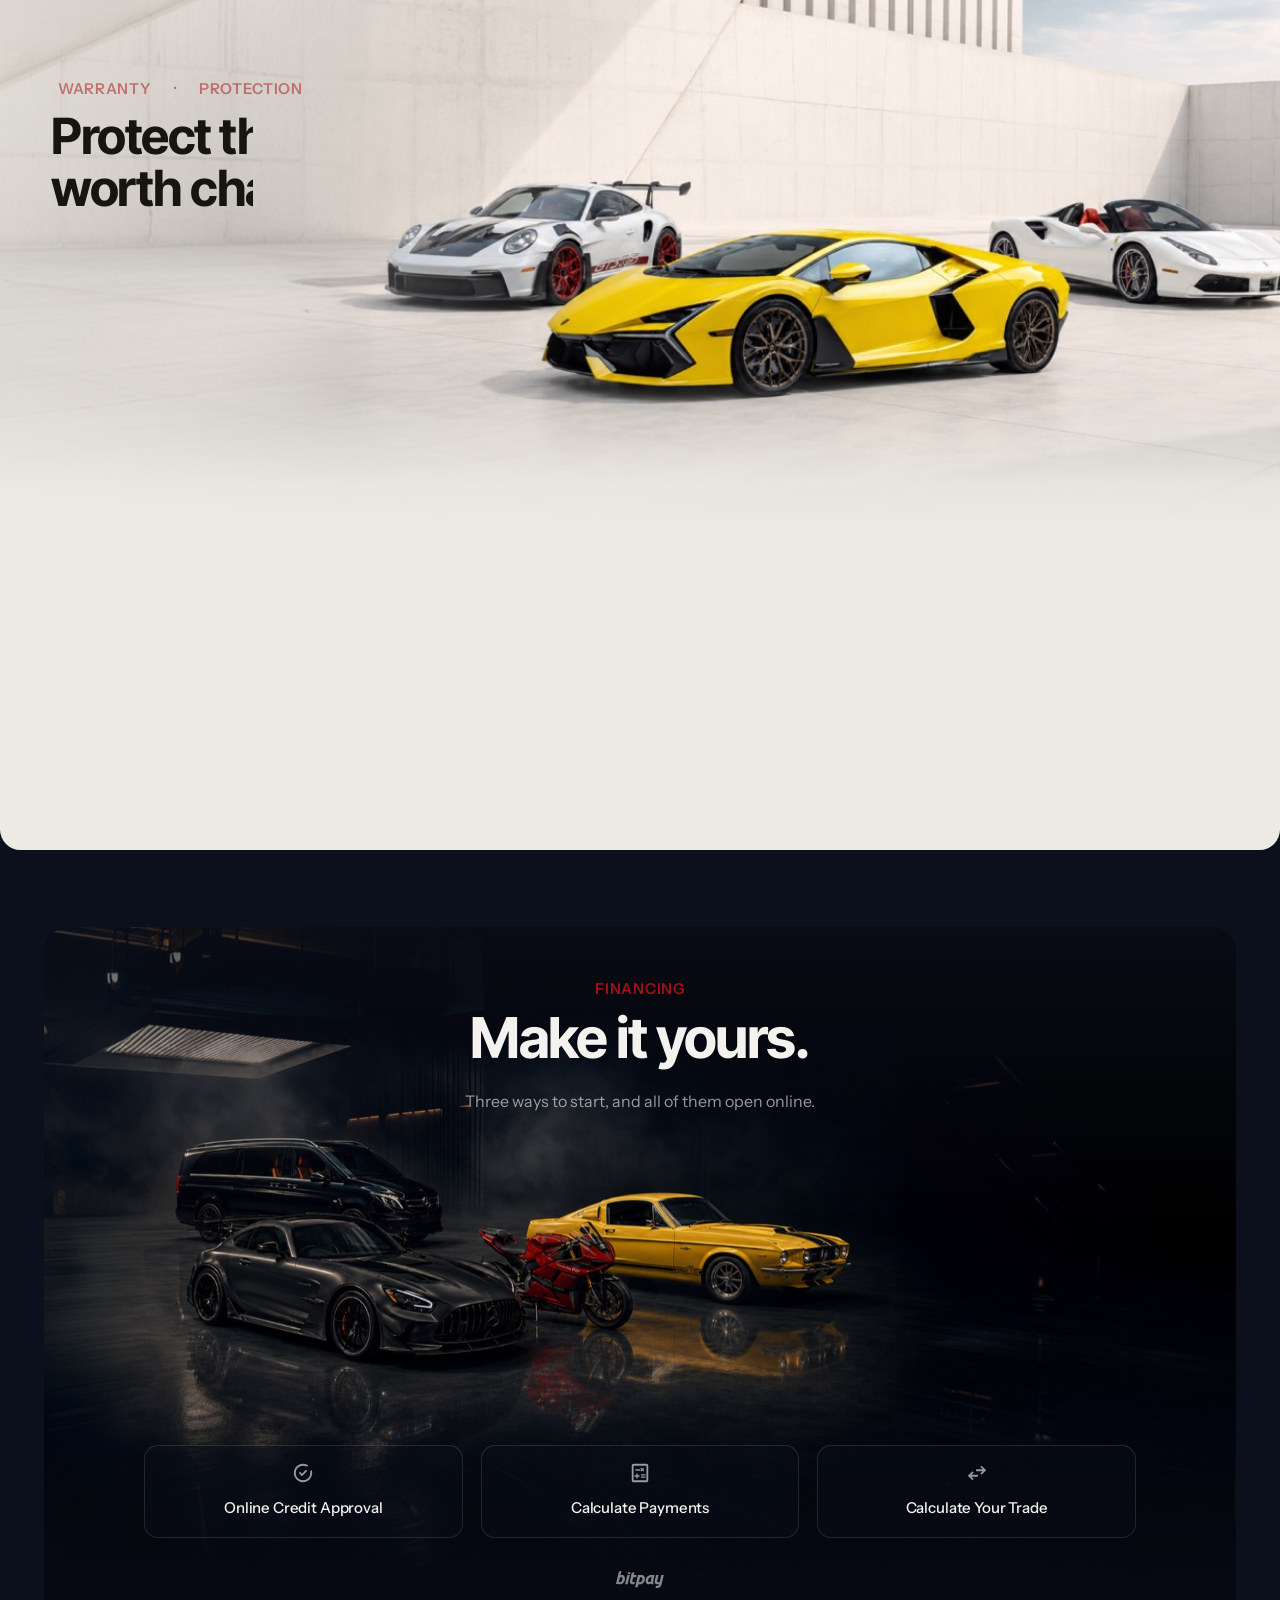
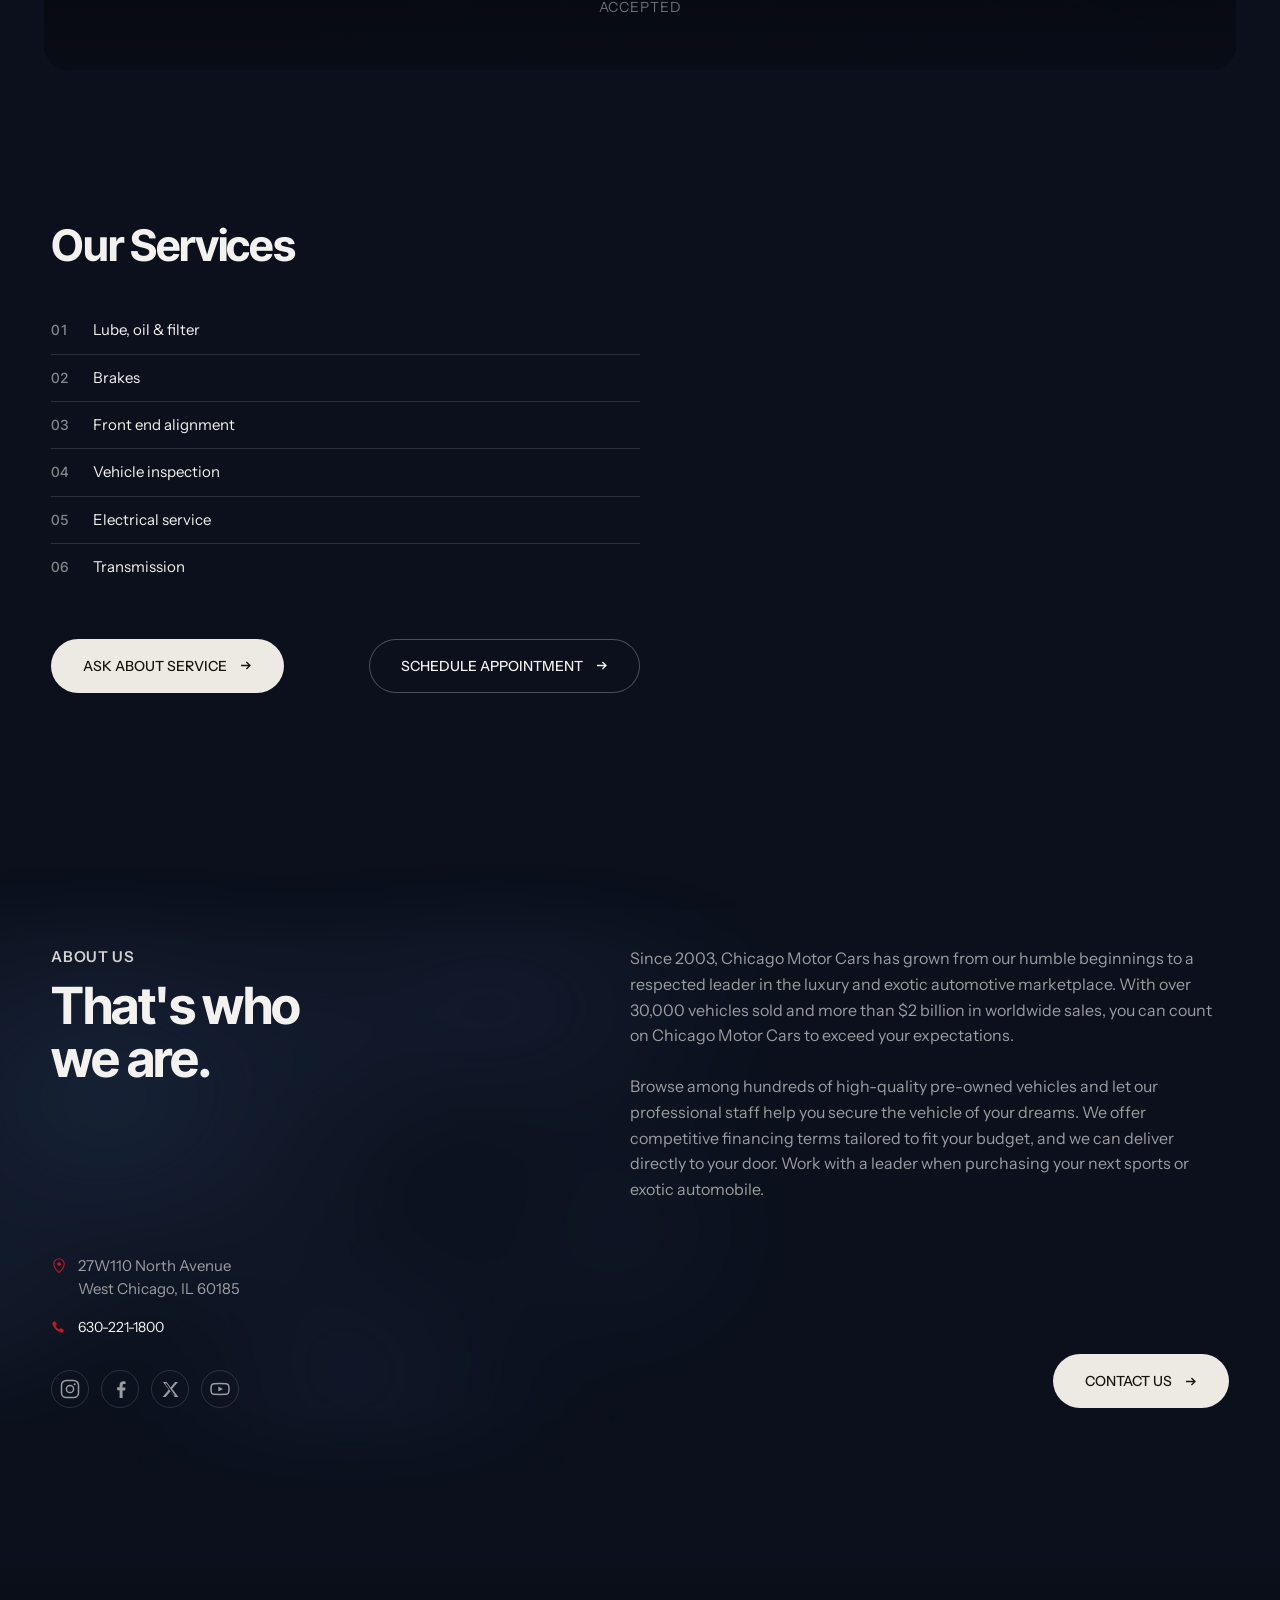
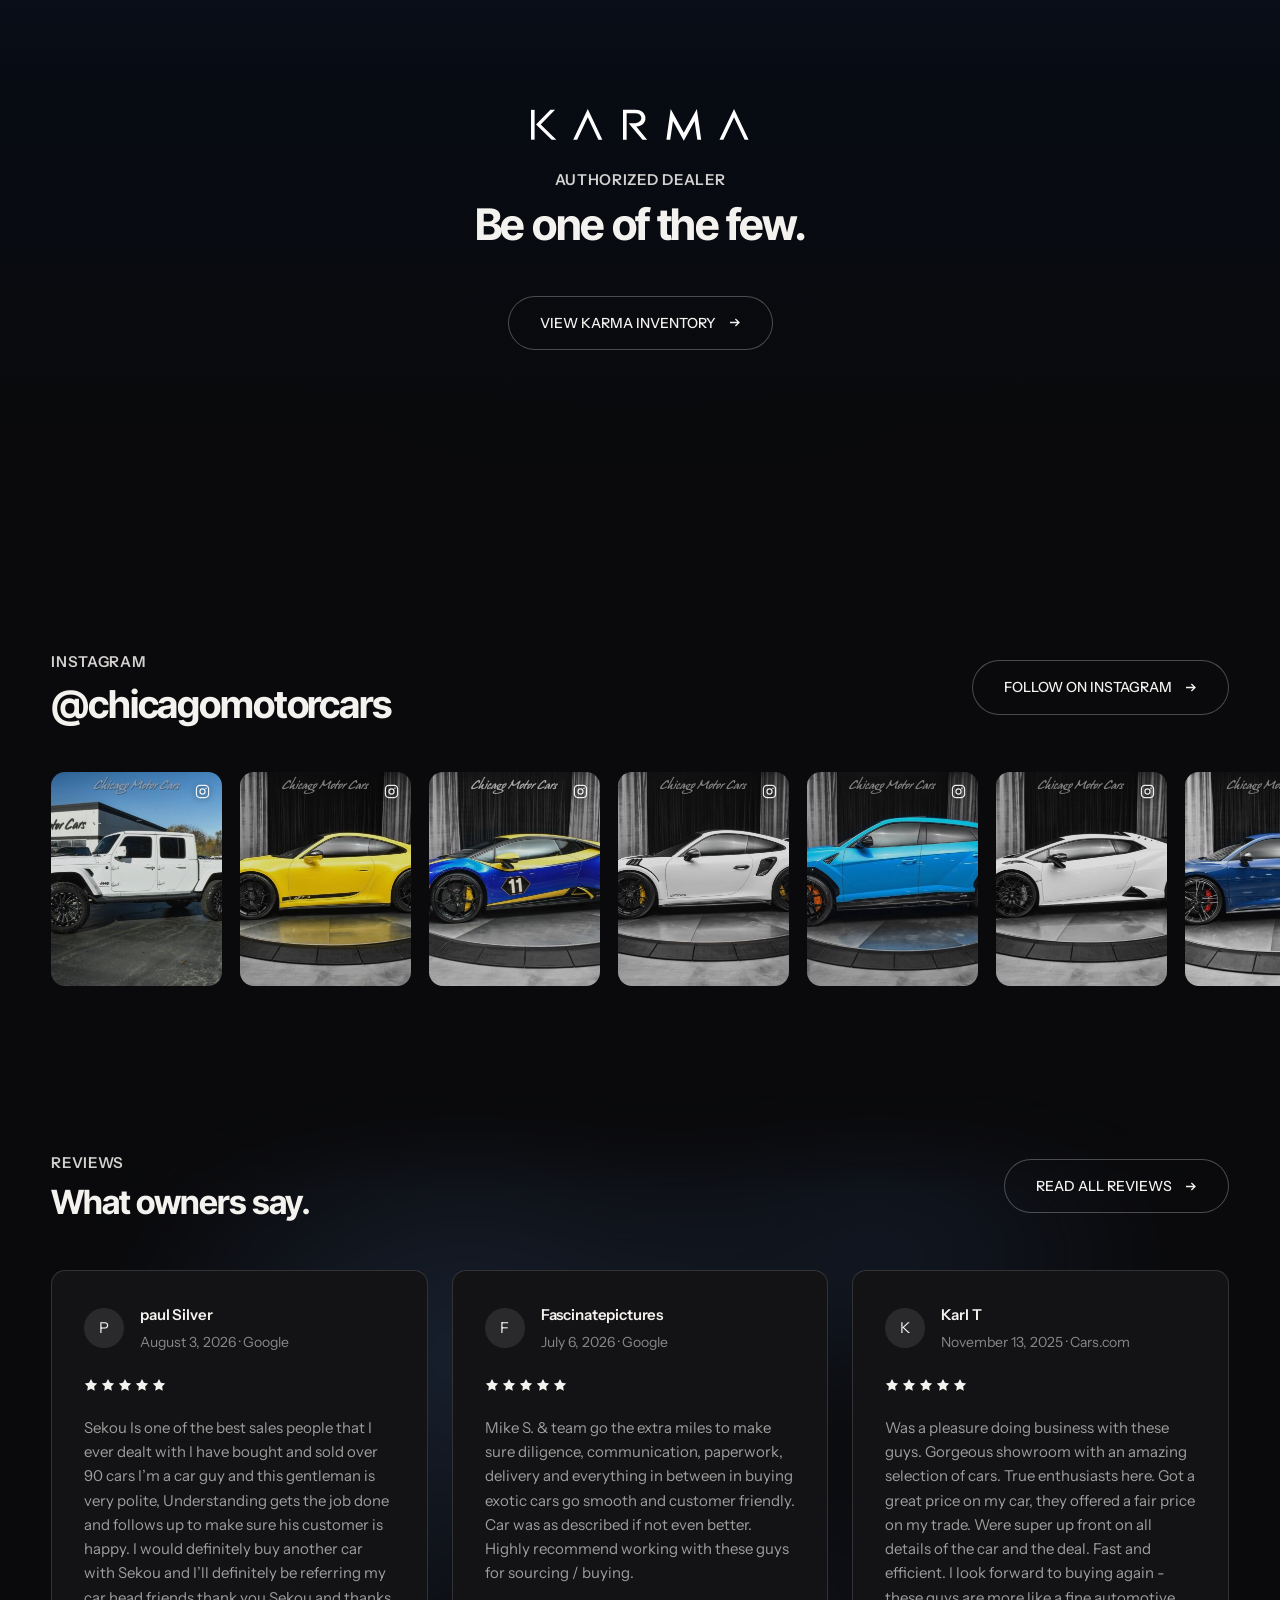
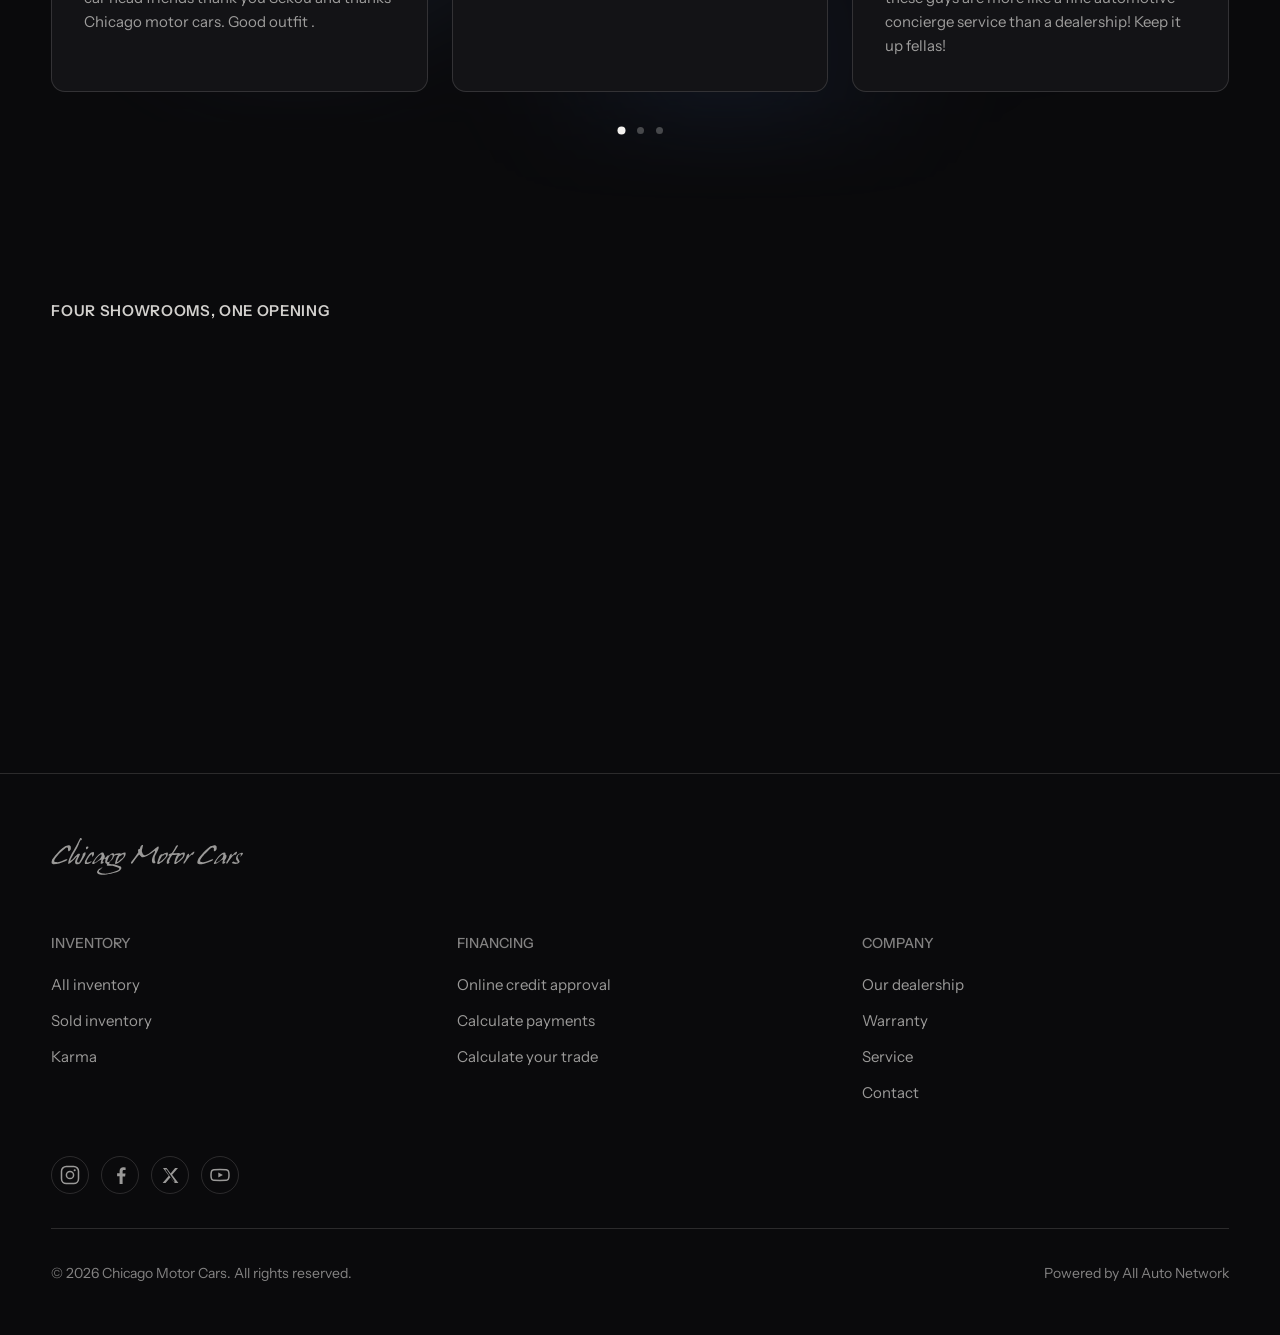
==== commit 16d60334: "The showroom Instagram accounts join the main one, and there are only two of them Asked for "follow " ====
--- a/index.html
+++ b/index.html
@@ -25,7 +25,7 @@
 <link rel="apple-touch-icon" href="assets/logos/favicon.svg">
 
 <link rel="stylesheet" href="assets/css/tokens.css?v=50">
-<link rel="stylesheet" href="assets/css/main.css?v=444">
+<link rel="stylesheet" href="assets/css/main.css?v=453">
 </head>
 <body>
 
--- a/assets/css/main.css
+++ b/assets/css/main.css
@@ -11166,3 +11166,63 @@
 @media (prefers-reduced-motion: reduce) {
   .reveal-armed [data-reveal] .locs__list > li { transition: none; translate: none; }
 }
+
+/* ---- the showroom Instagram accounts ---------------------------------
+   A line under the main handle, not a row of buttons.
+
+   The ask was "follow buttons for the different location IG accounts",
+   and the count decides the form: five locations, two accounts. Five
+   equal buttons with three of them dark reads as a section someone
+   abandoned; a line reads as a fact, and it takes a third handle
+   without a relayout.
+
+   The main account keeps the headline, the feed and the filled CTA — it
+   IS the account. These are its showrooms, so they sit under it in the
+   caption register, one step down in every dimension: smaller, quieter,
+   and marked as links only by the hairline they carry.
+
+   The two are not weighted against each other either. SC has 16k
+   followers and KC has 503; sizing them equally would be the page
+   making a claim about reach that it has no business making. Same
+   treatment, alphabetical by state — the page presents them, it does
+   not rank them. */
+.ig__also {
+  display: flex;
+  flex-wrap: wrap;
+  align-items: baseline;
+  gap: var(--sp-3) var(--sp-5);
+  margin-block-start: var(--sp-5);
+}
+.ig__also-k { color: var(--ink-3); letter-spacing: var(--tr-label); }
+
+.ig__also-a {
+  display: inline-flex;
+  align-items: baseline;
+  gap: var(--sp-3);
+  color: var(--ink-2);
+  text-decoration: none;
+  font-family: var(--font-label);
+  font-size: var(--t-micro);
+  transition: color var(--dur-2) var(--ease-out);
+}
+/* THE RULE SITS UNDER THE HANDLE, NOT UNDER THE PAIR. On the whole link
+   it drew two segments with a gap between them — the flex gap punching a
+   hole in what should be one line — and it also underlined the city,
+   which is a description rather than the thing being linked to. The
+   handle is the link's name; the place is what tells you which one you
+   want. */
+.ig__also-h { box-shadow: 0 1px 0 var(--rule); transition: box-shadow var(--dur-2) var(--ease-out); }
+.ig__also-a:hover { color: var(--ink); }
+.ig__also-a:hover .ig__also-h { box-shadow: 0 1px 0 currentColor; }
+.ig__also-a:focus-visible { outline: 2px solid var(--ink); outline-offset: 3px; }
+
+/* The place, not the handle, is what a reader is actually looking for —
+   so it travels with it rather than being something to work out from
+   two letters. Quieter than the handle, because you scan the handle and
+   read this only if it is the one you wanted. */
+.ig__also-loc { color: var(--ink-3); font-family: var(--font-body); }
+
+@media (max-width: 40rem) {
+  .ig__also { gap: var(--sp-2) var(--sp-4); }
+  .ig__also-a { flex-direction: column; gap: 2px; }
+}
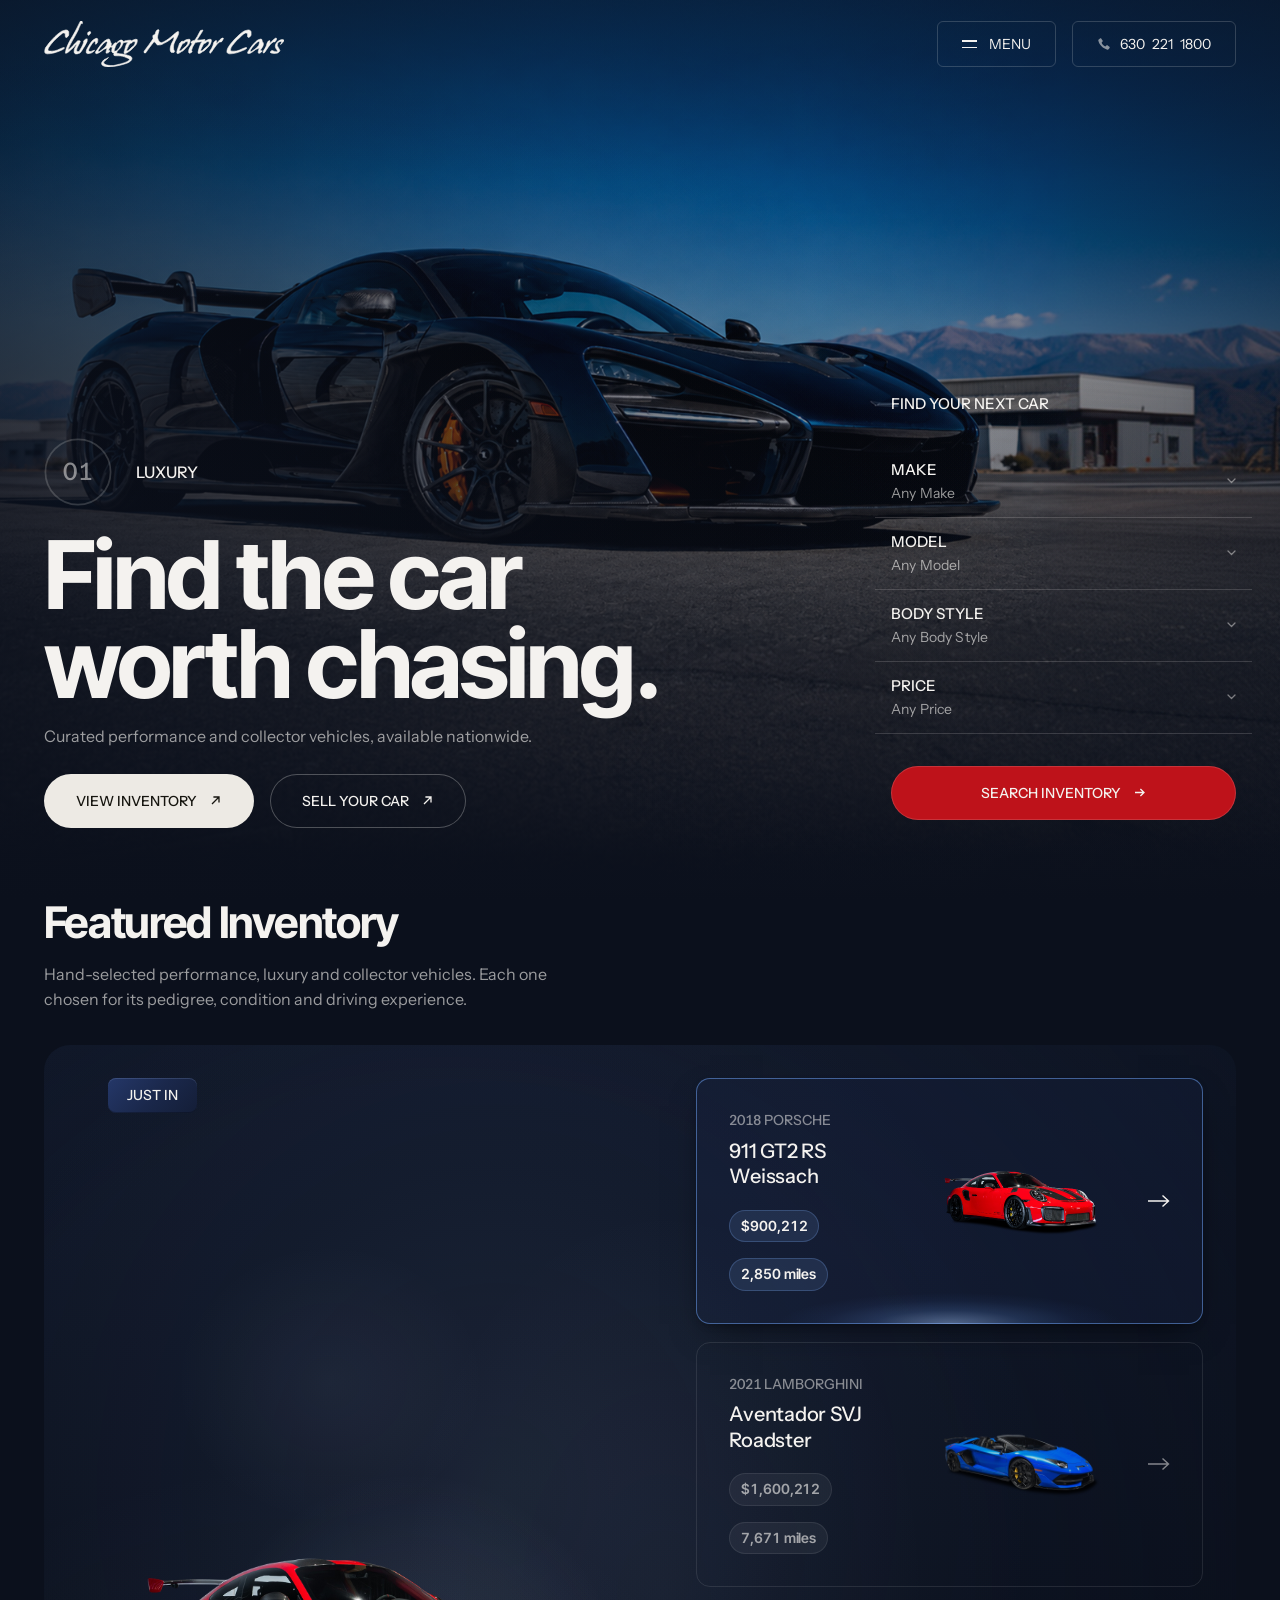
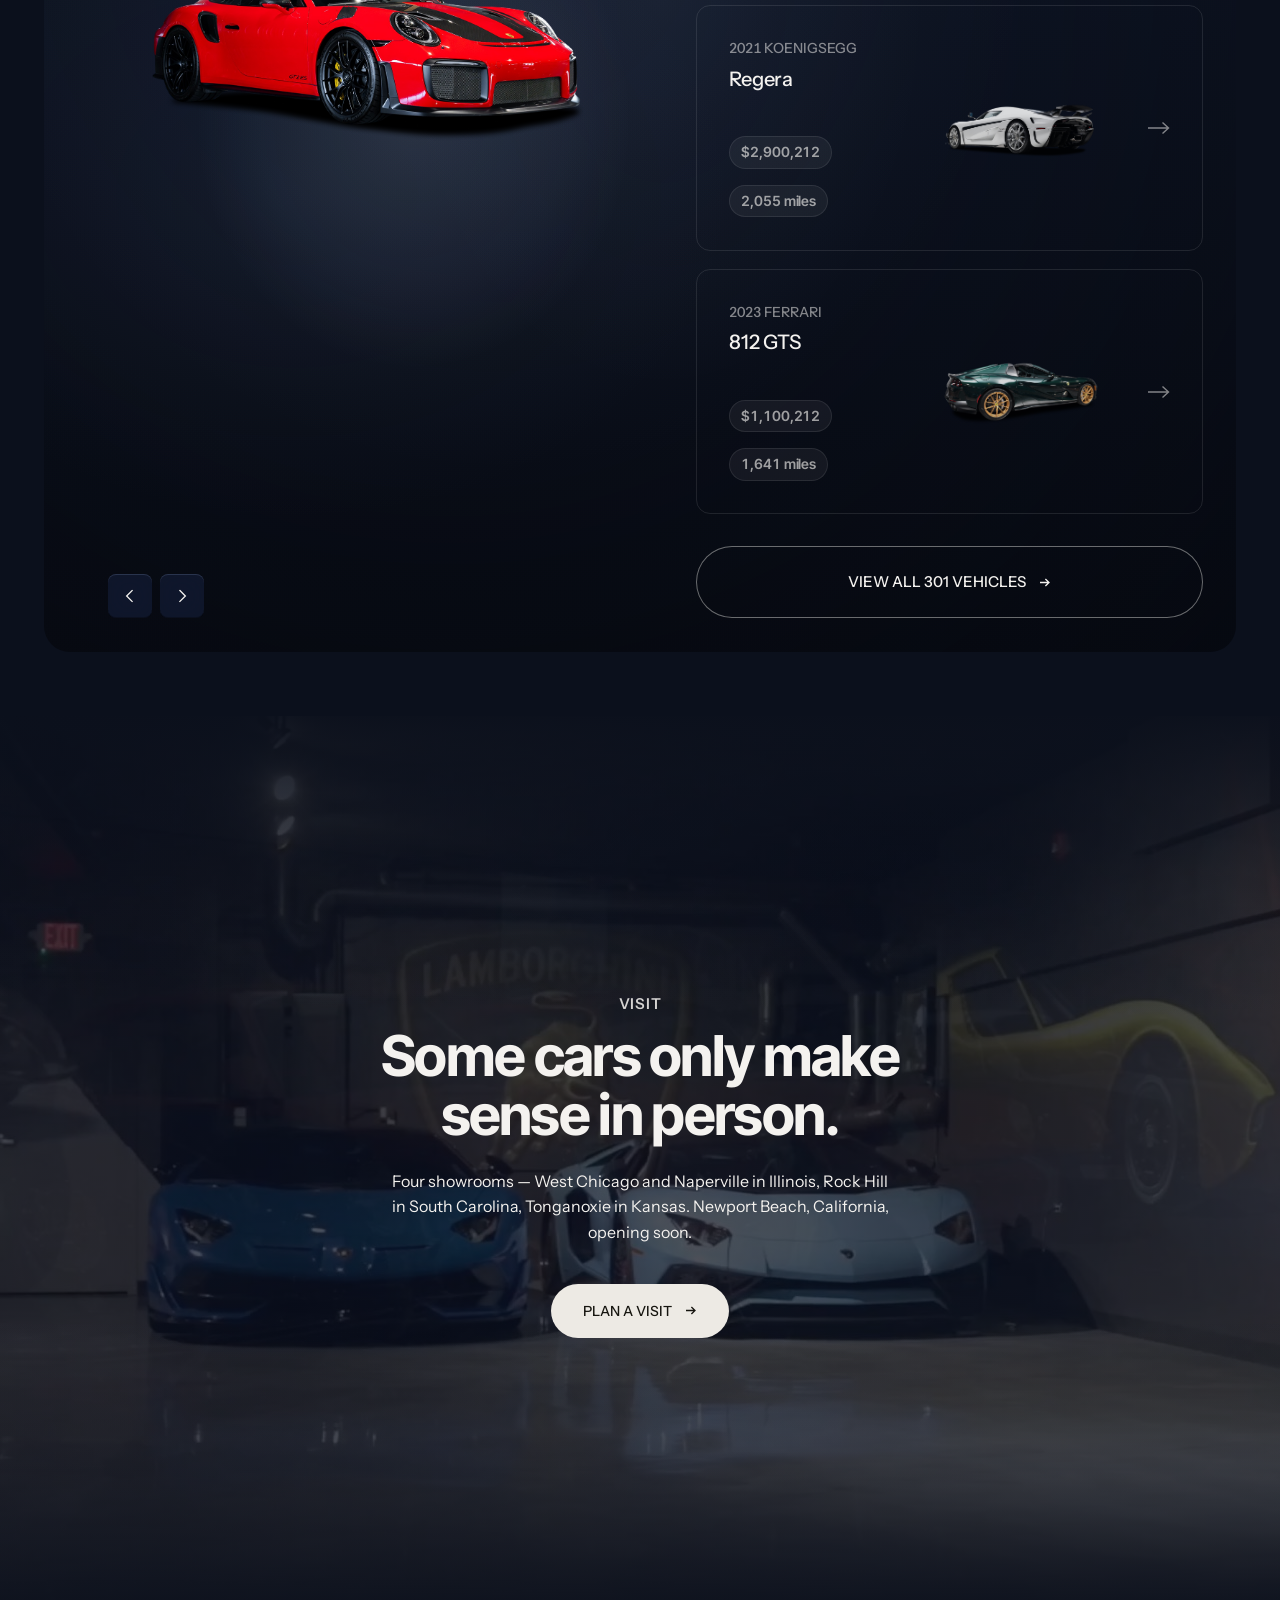
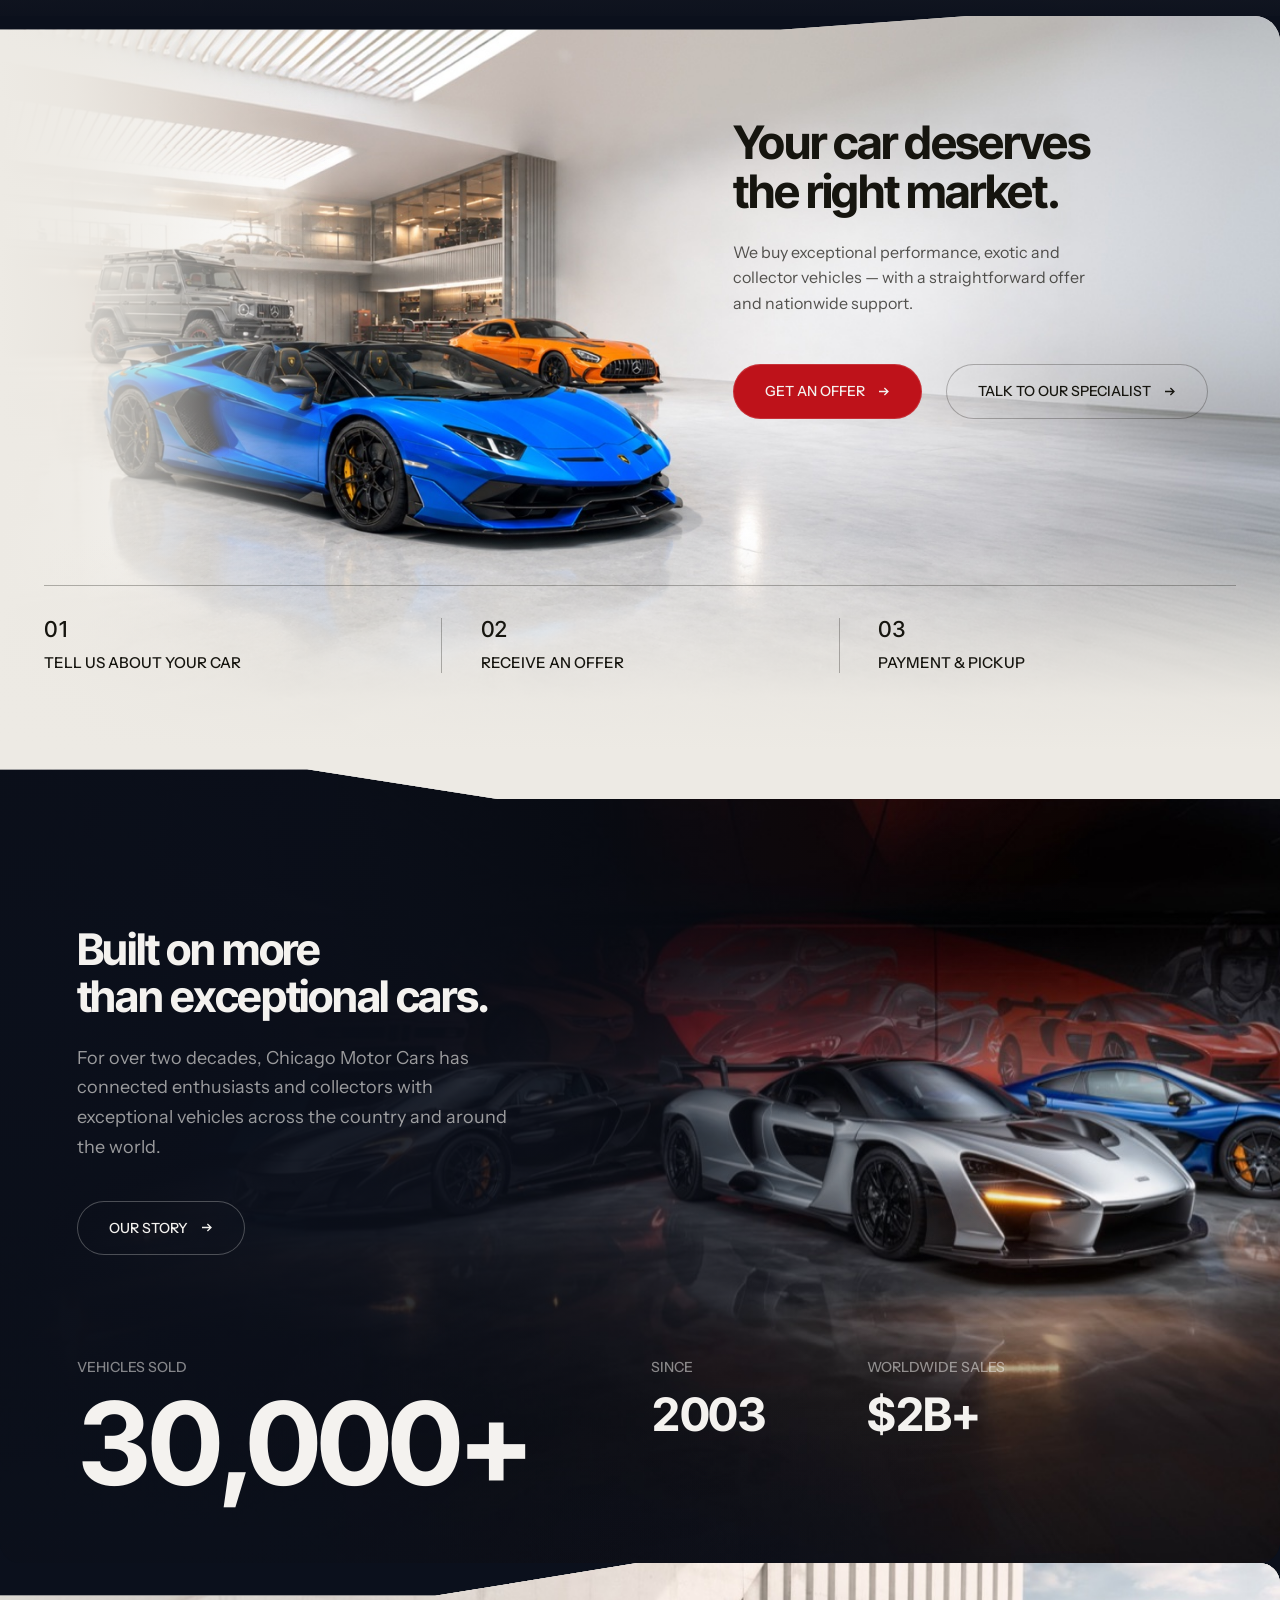
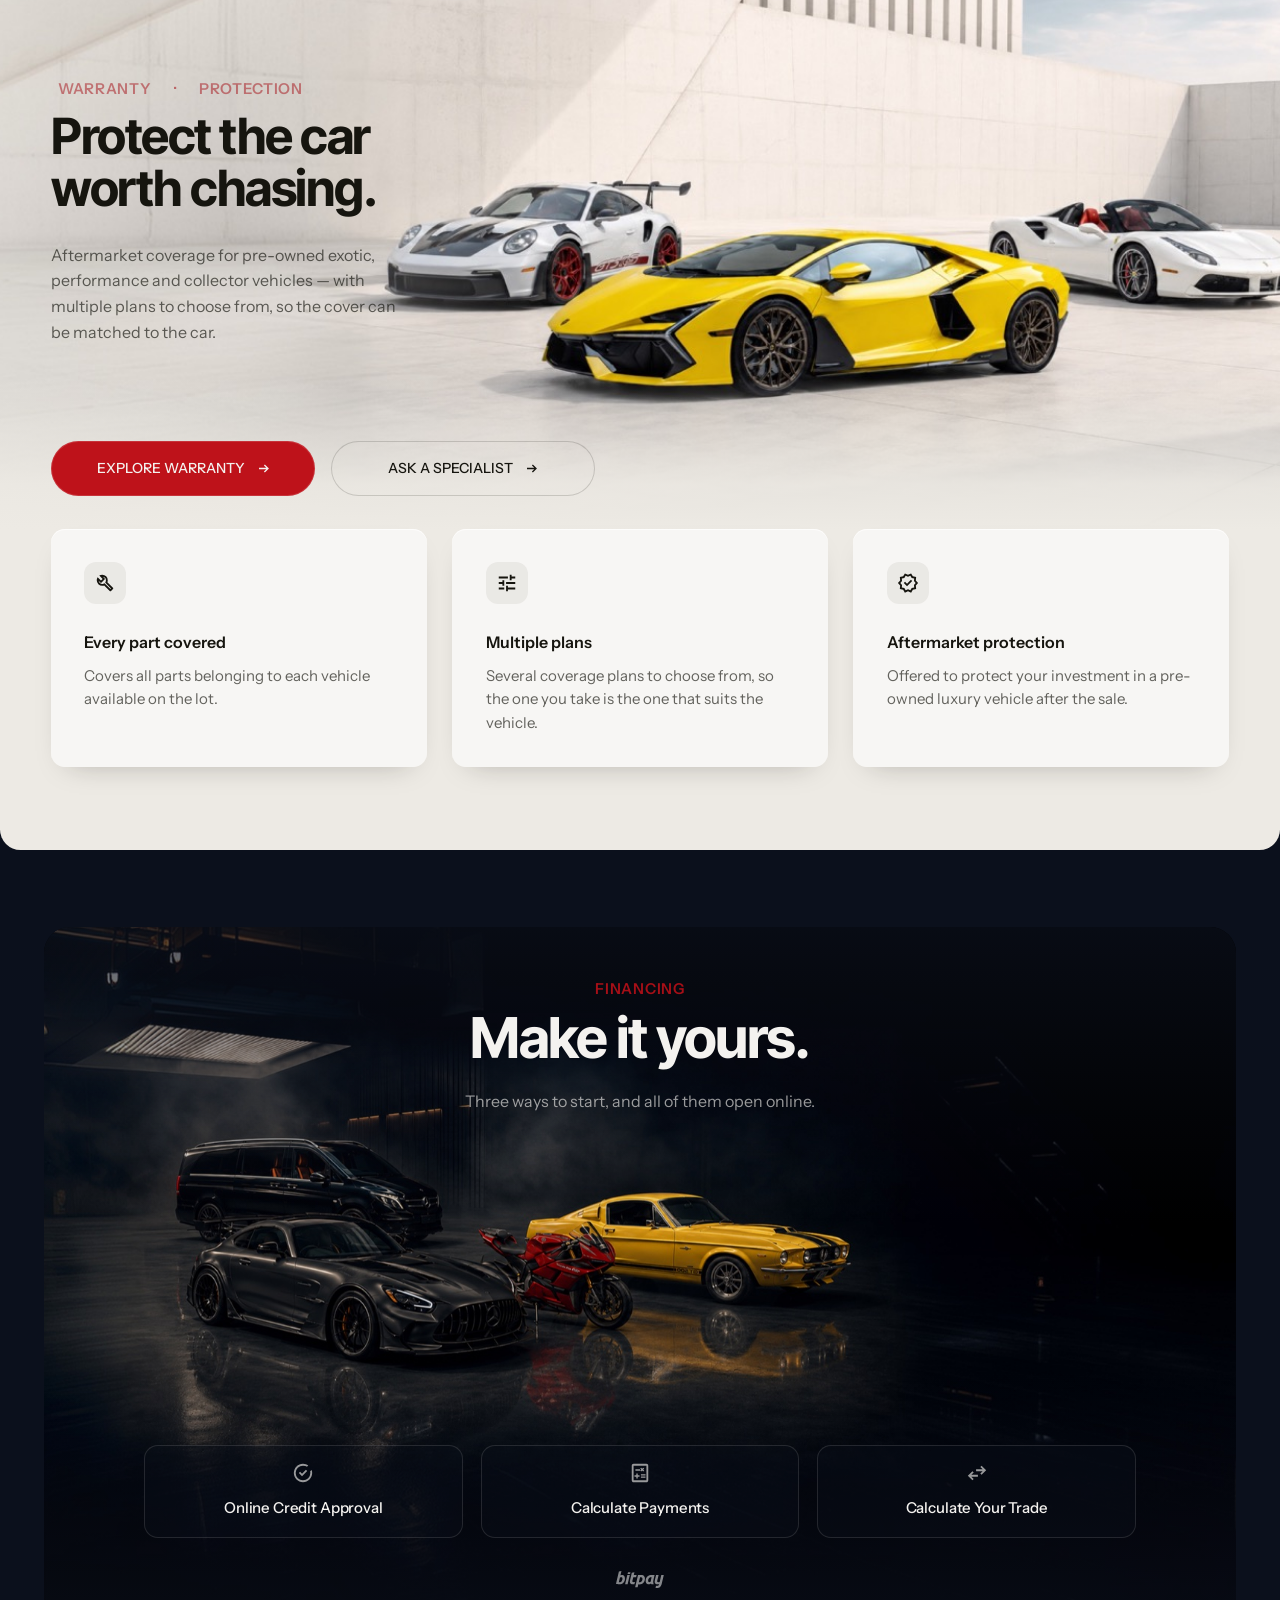
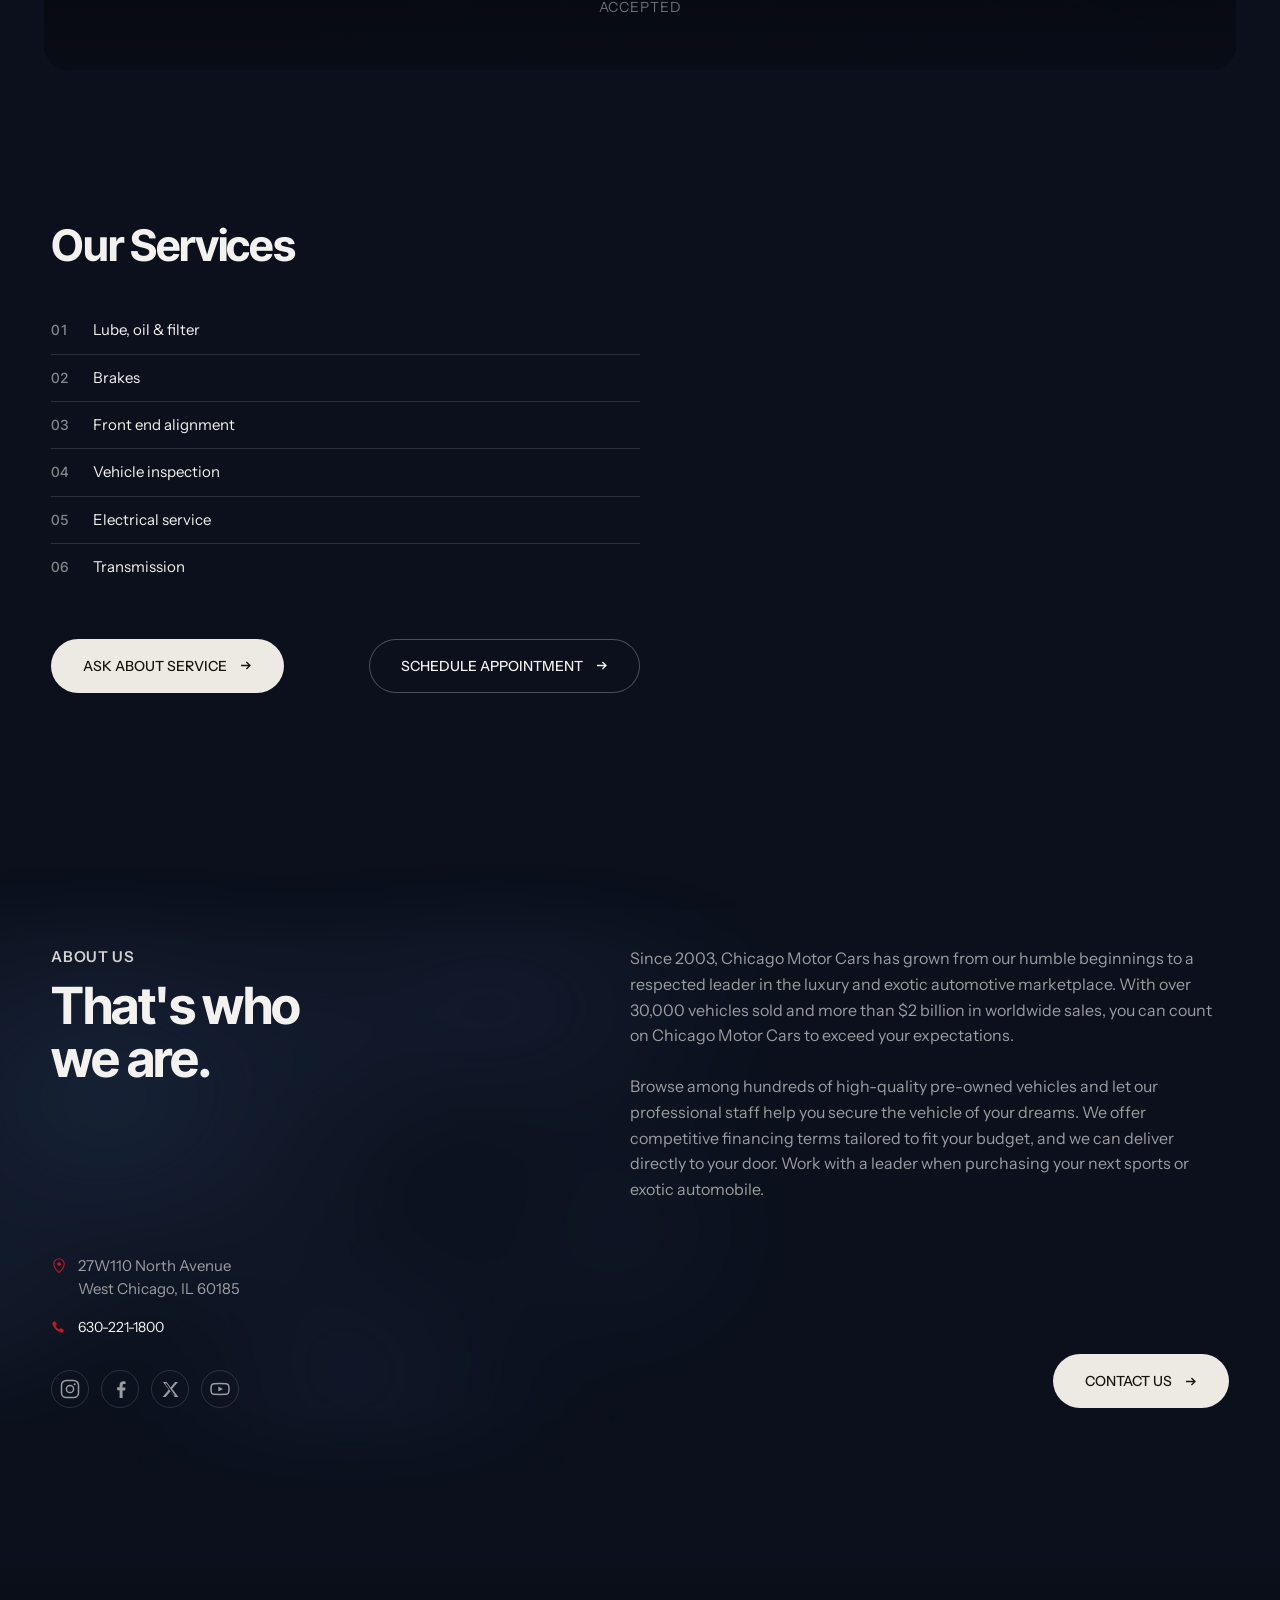
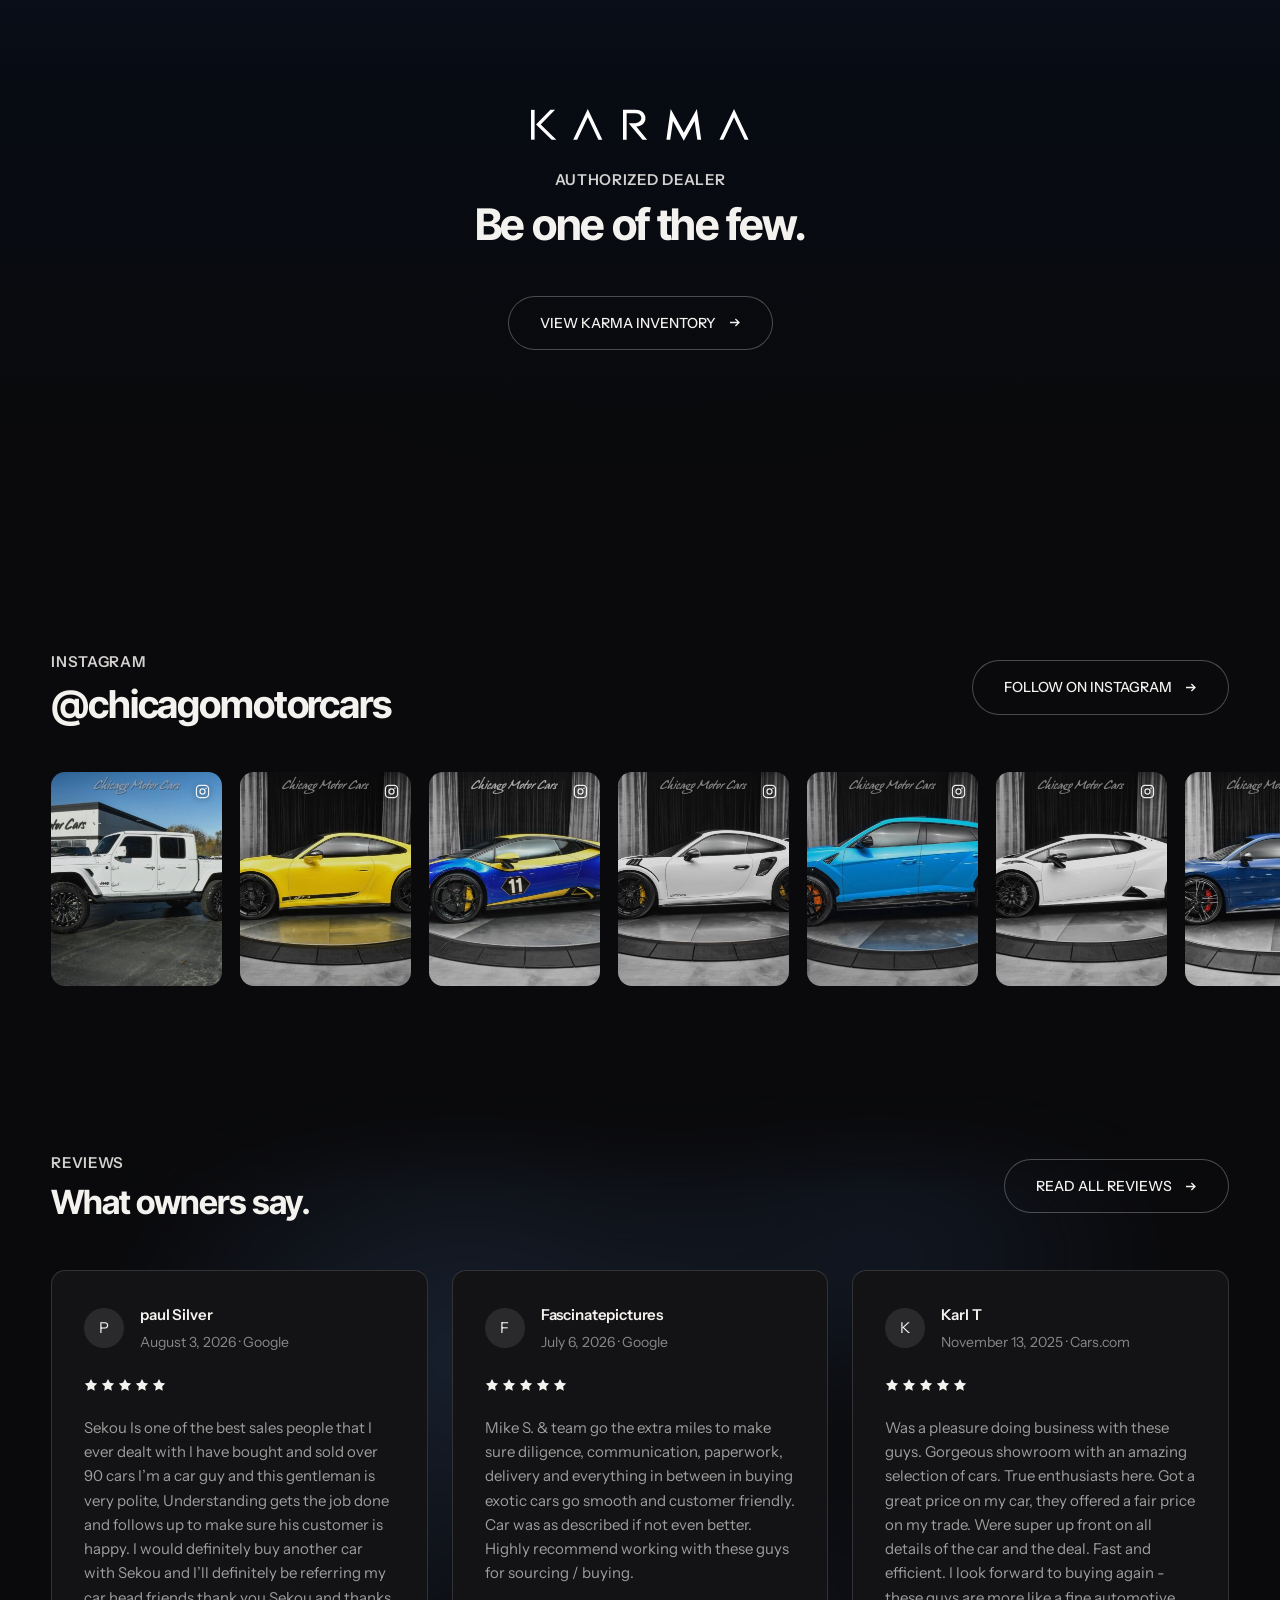
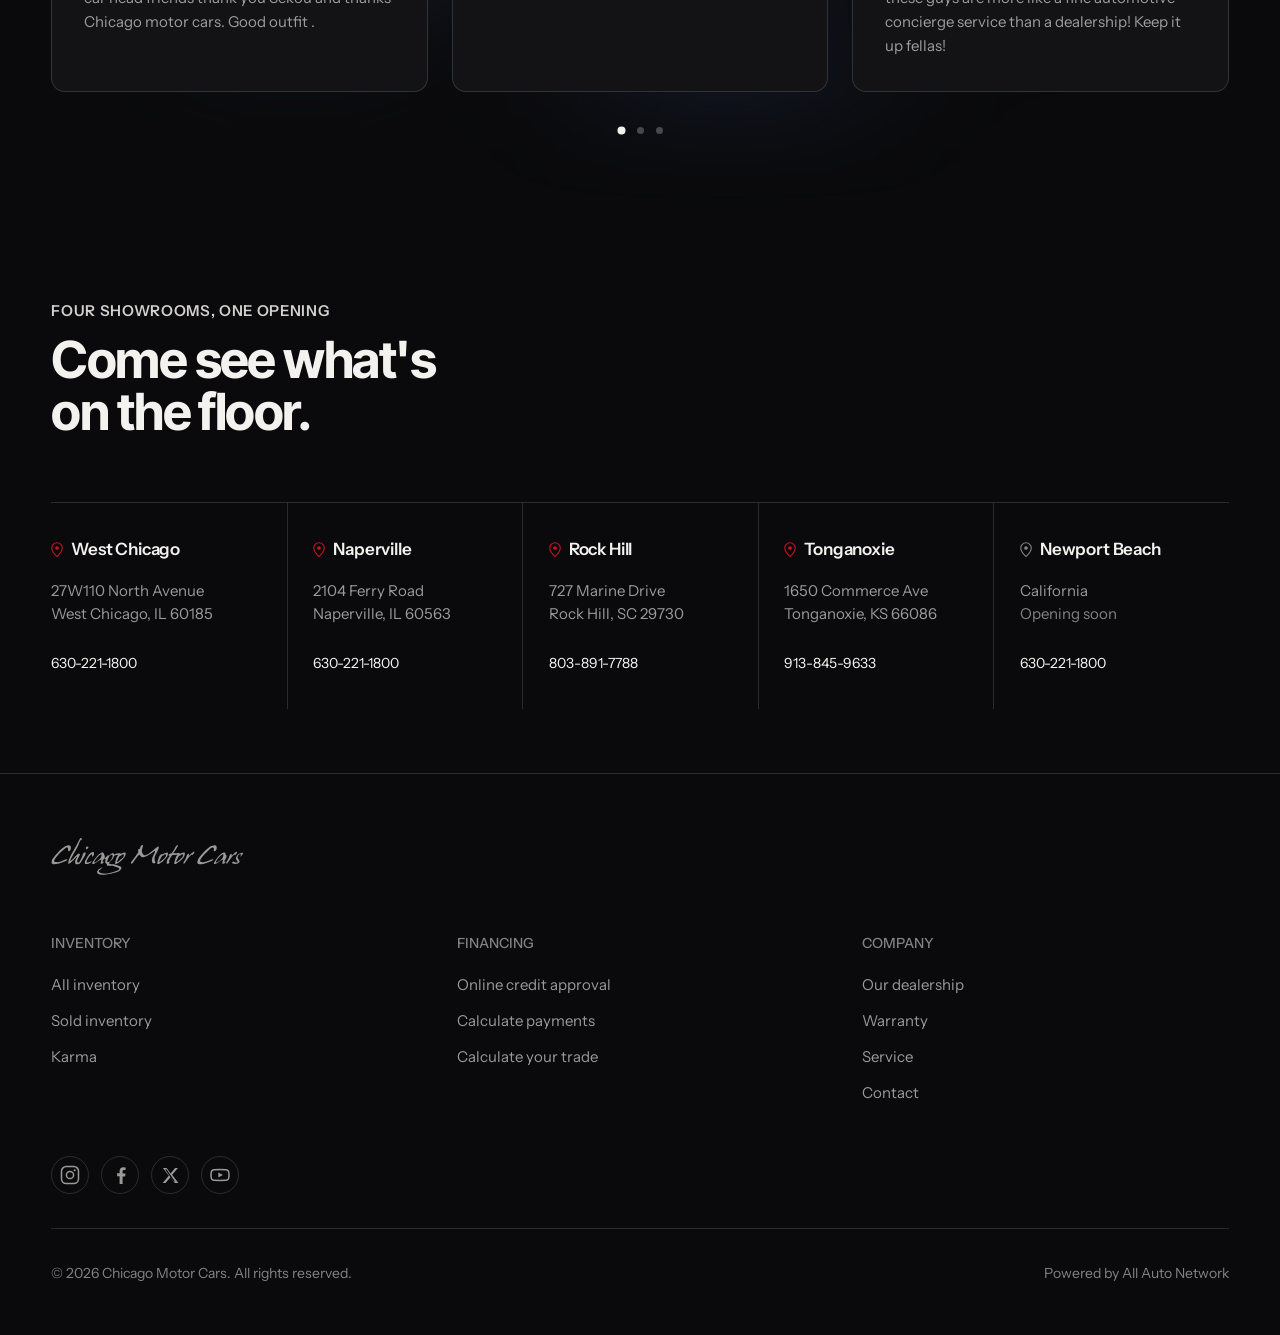
==== commit faa38e6d: "The showroom panels open quicker, and the delay was inherited from their arrival Alex: a bit faster," ====
--- a/index.html
+++ b/index.html
@@ -25,7 +25,7 @@
 <link rel="apple-touch-icon" href="assets/logos/favicon.svg">
 
 <link rel="stylesheet" href="assets/css/tokens.css?v=50">
-<link rel="stylesheet" href="assets/css/main.css?v=453">
+<link rel="stylesheet" href="assets/css/main.css?v=454">
 </head>
 <body>
 
--- a/assets/css/main.css
+++ b/assets/css/main.css
@@ -11154,14 +11154,32 @@
      Any property added to this list in future has to keep it. */
   transition: opacity 820ms var(--ease-out),
               translate 820ms var(--ease-out),
-              flex-grow 0.68s cubic-bezier(0.33, 0, 0.2, 1);
+              flex-grow var(--dur-3) cubic-bezier(0.32, 0, 0.24, 1);
 }
 .reveal-armed [data-reveal].is-revealed .locs__list > li { opacity: 1; translate: 0 0; }
-.reveal-armed [data-reveal].is-revealed .locs__list > li:nth-child(1) { transition-delay: calc(var(--rv-step) * 2.6); }
-.reveal-armed [data-reveal].is-revealed .locs__list > li:nth-child(2) { transition-delay: calc(var(--rv-step) * 3.7); }
-.reveal-armed [data-reveal].is-revealed .locs__list > li:nth-child(3) { transition-delay: calc(var(--rv-step) * 4.8); }
-.reveal-armed [data-reveal].is-revealed .locs__list > li:nth-child(4) { transition-delay: calc(var(--rv-step) * 5.9); }
-.reveal-armed [data-reveal].is-revealed .locs__list > li:nth-child(5) { transition-delay: calc(var(--rv-step) * 7.0); }
+
+/* THE STAGGER DELAYS THE ARRIVAL, NOT THE OPENING — and getting that
+   wrong is why the panels felt like they hesitated under the pointer.
+
+   `transition-delay` with ONE value applies to every property in the
+   shorthand above it, and that list carries flex-grow. So the entry
+   staircase — which exists to make five photographs land one at a time —
+   was also hanging its delay on the accordion. The third panel sat on
+   338ms of it: hover, wait a third of a second, then watch it widen.
+   No delay was ever written for the hover; it was inherited from the
+   arrival and never expired.
+
+   Three values now, positionally matched to the three properties:
+   opacity, translate, then ZERO for flex-grow. The arrival still walks
+   across the row; the opening starts on the frame the pointer lands.
+
+   Any property added to the shorthand above must be given its own value
+   here, or it inherits the staircase too. */
+.reveal-armed [data-reveal].is-revealed .locs__list > li:nth-child(1) { transition-delay: calc(var(--rv-step) * 2.6), calc(var(--rv-step) * 2.6), 0s; }
+.reveal-armed [data-reveal].is-revealed .locs__list > li:nth-child(2) { transition-delay: calc(var(--rv-step) * 3.7), calc(var(--rv-step) * 3.7), 0s; }
+.reveal-armed [data-reveal].is-revealed .locs__list > li:nth-child(3) { transition-delay: calc(var(--rv-step) * 4.8), calc(var(--rv-step) * 4.8), 0s; }
+.reveal-armed [data-reveal].is-revealed .locs__list > li:nth-child(4) { transition-delay: calc(var(--rv-step) * 5.9), calc(var(--rv-step) * 5.9), 0s; }
+.reveal-armed [data-reveal].is-revealed .locs__list > li:nth-child(5) { transition-delay: calc(var(--rv-step) * 7.0), calc(var(--rv-step) * 7.0), 0s; }
 
 @media (prefers-reduced-motion: reduce) {
   .reveal-armed [data-reveal] .locs__list > li { transition: none; translate: none; }
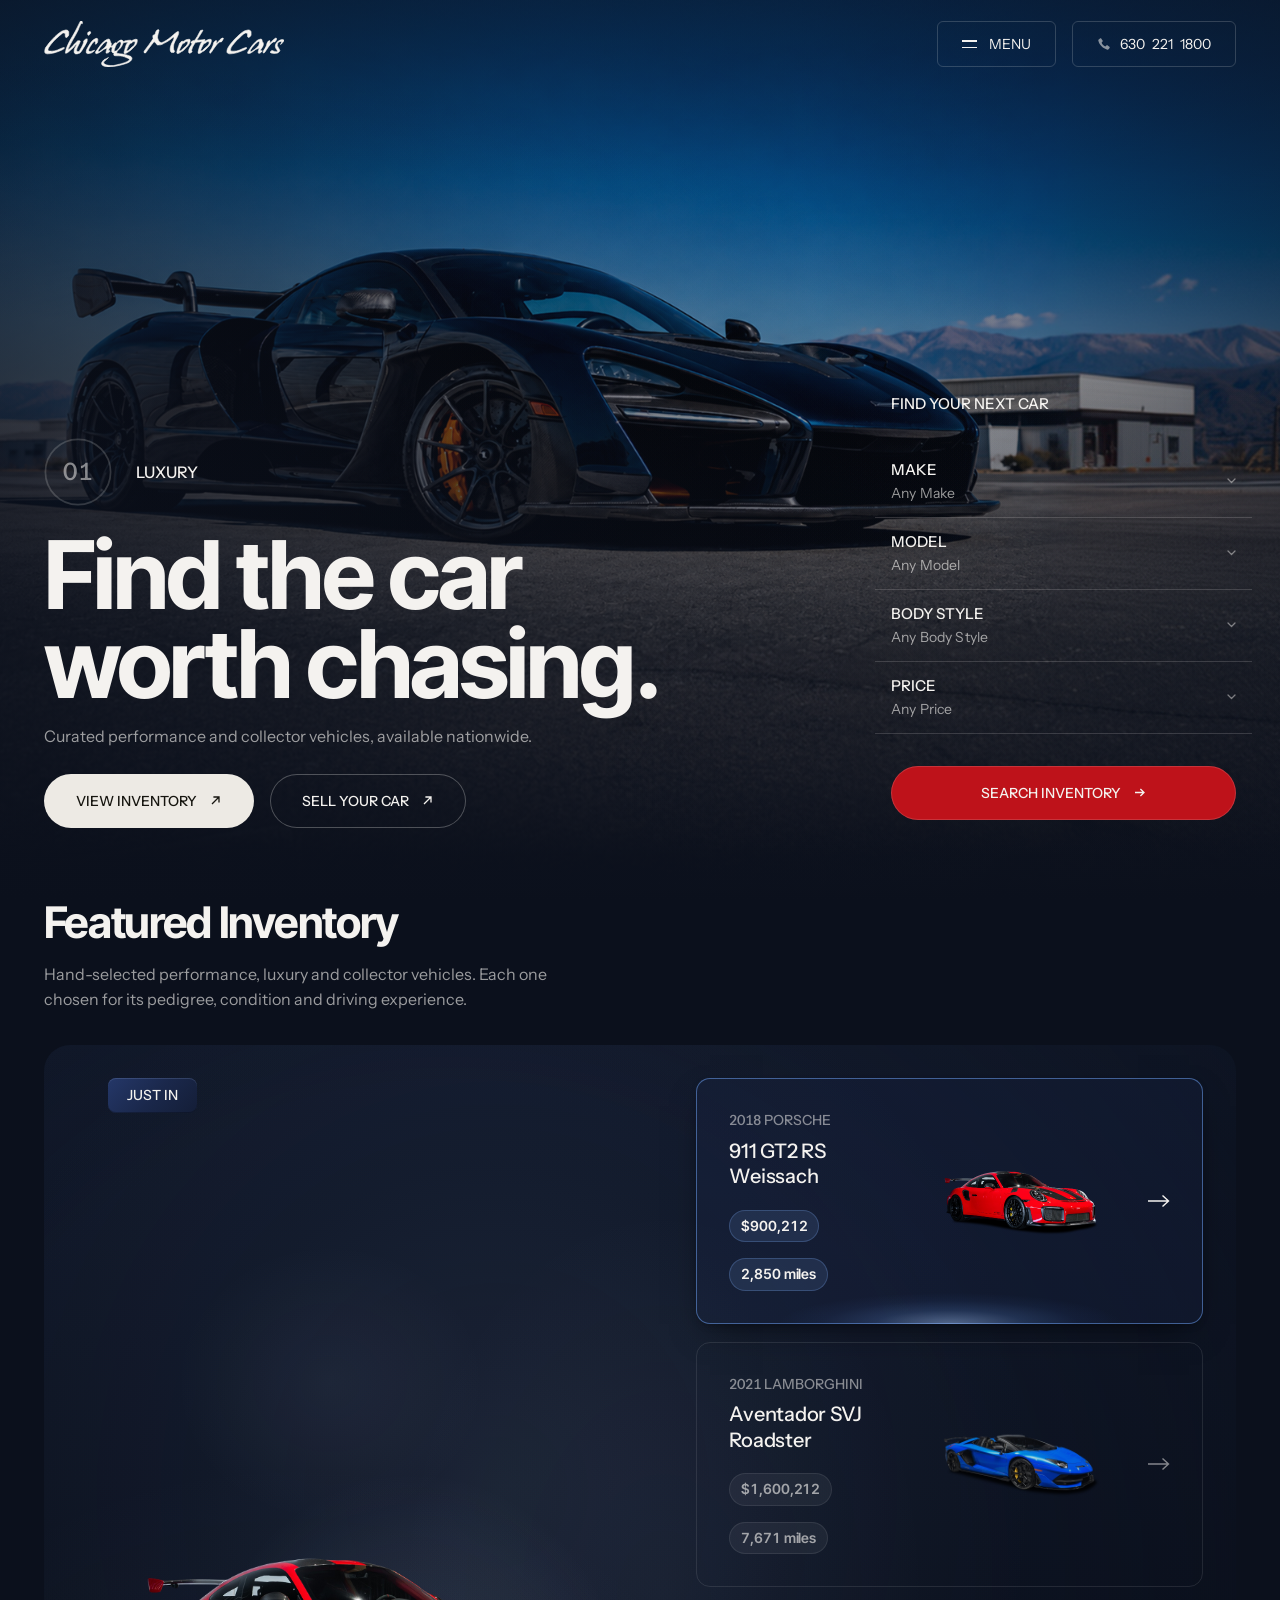
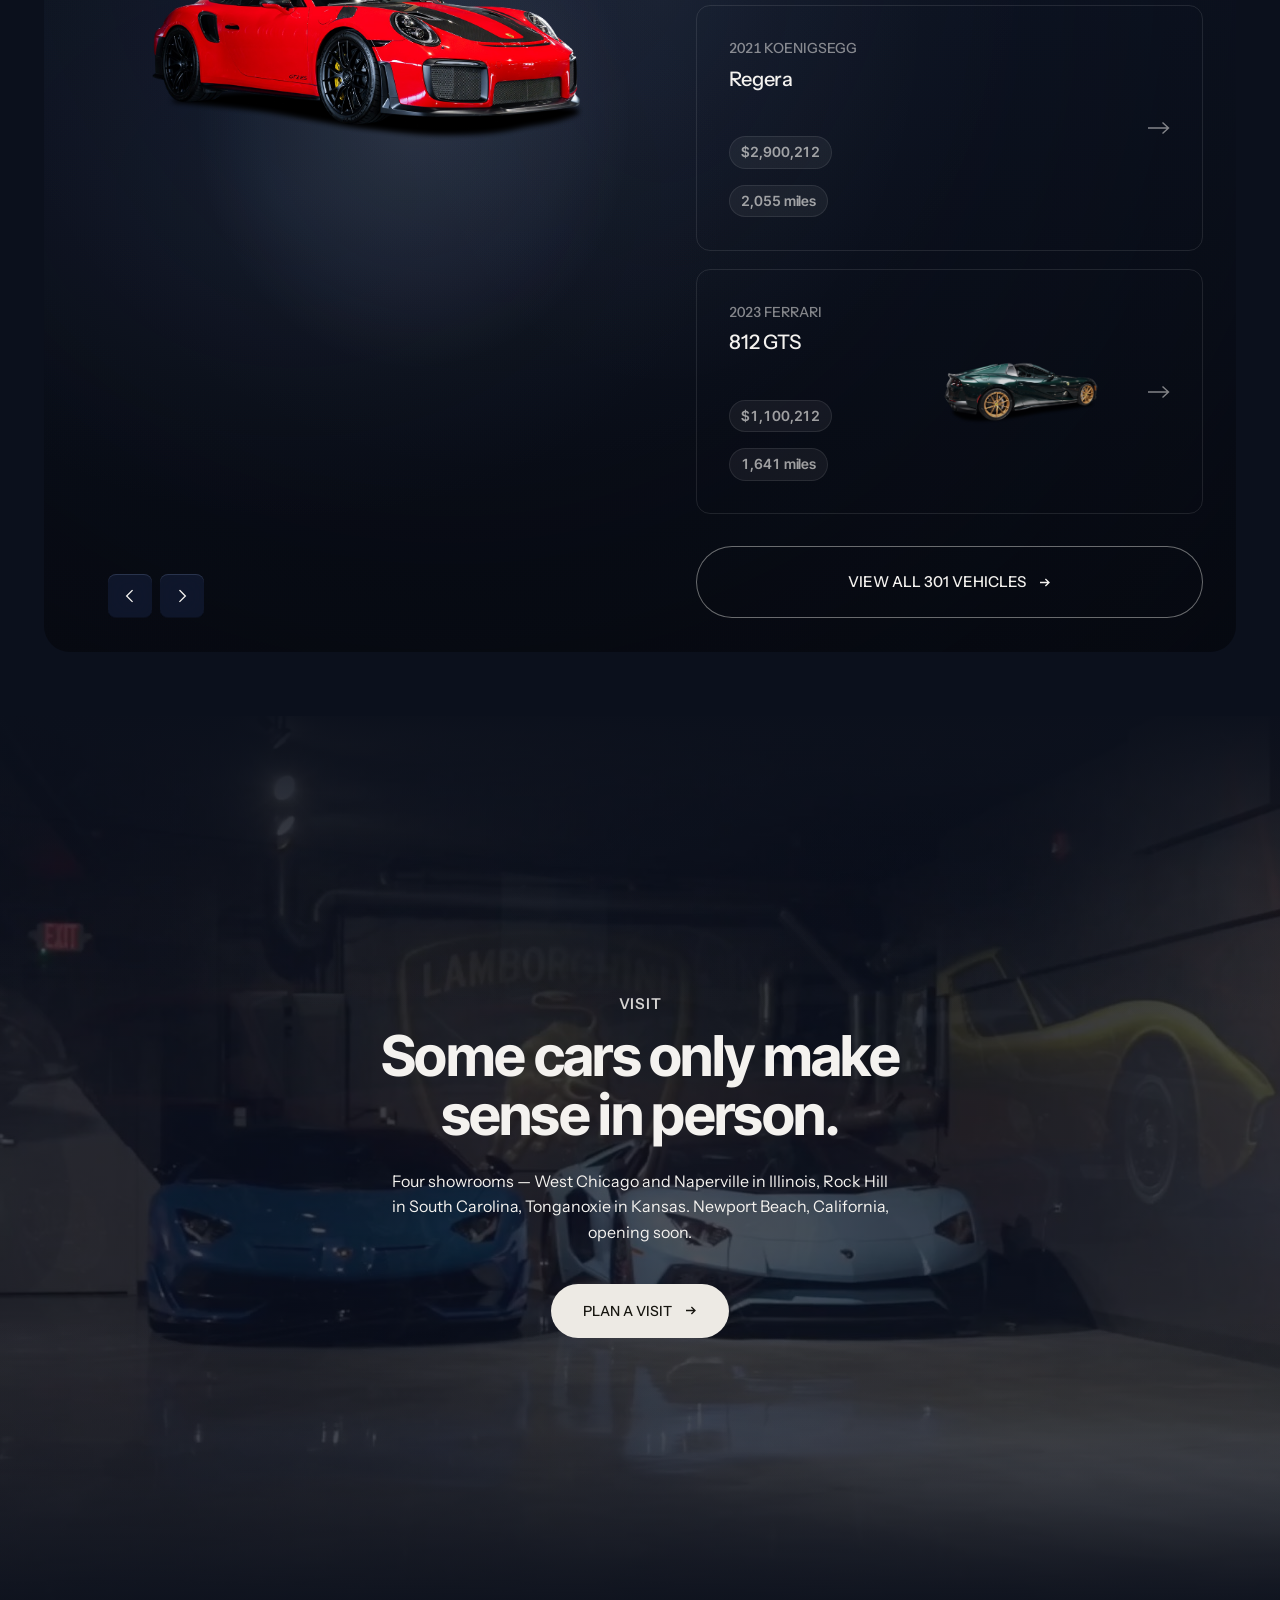
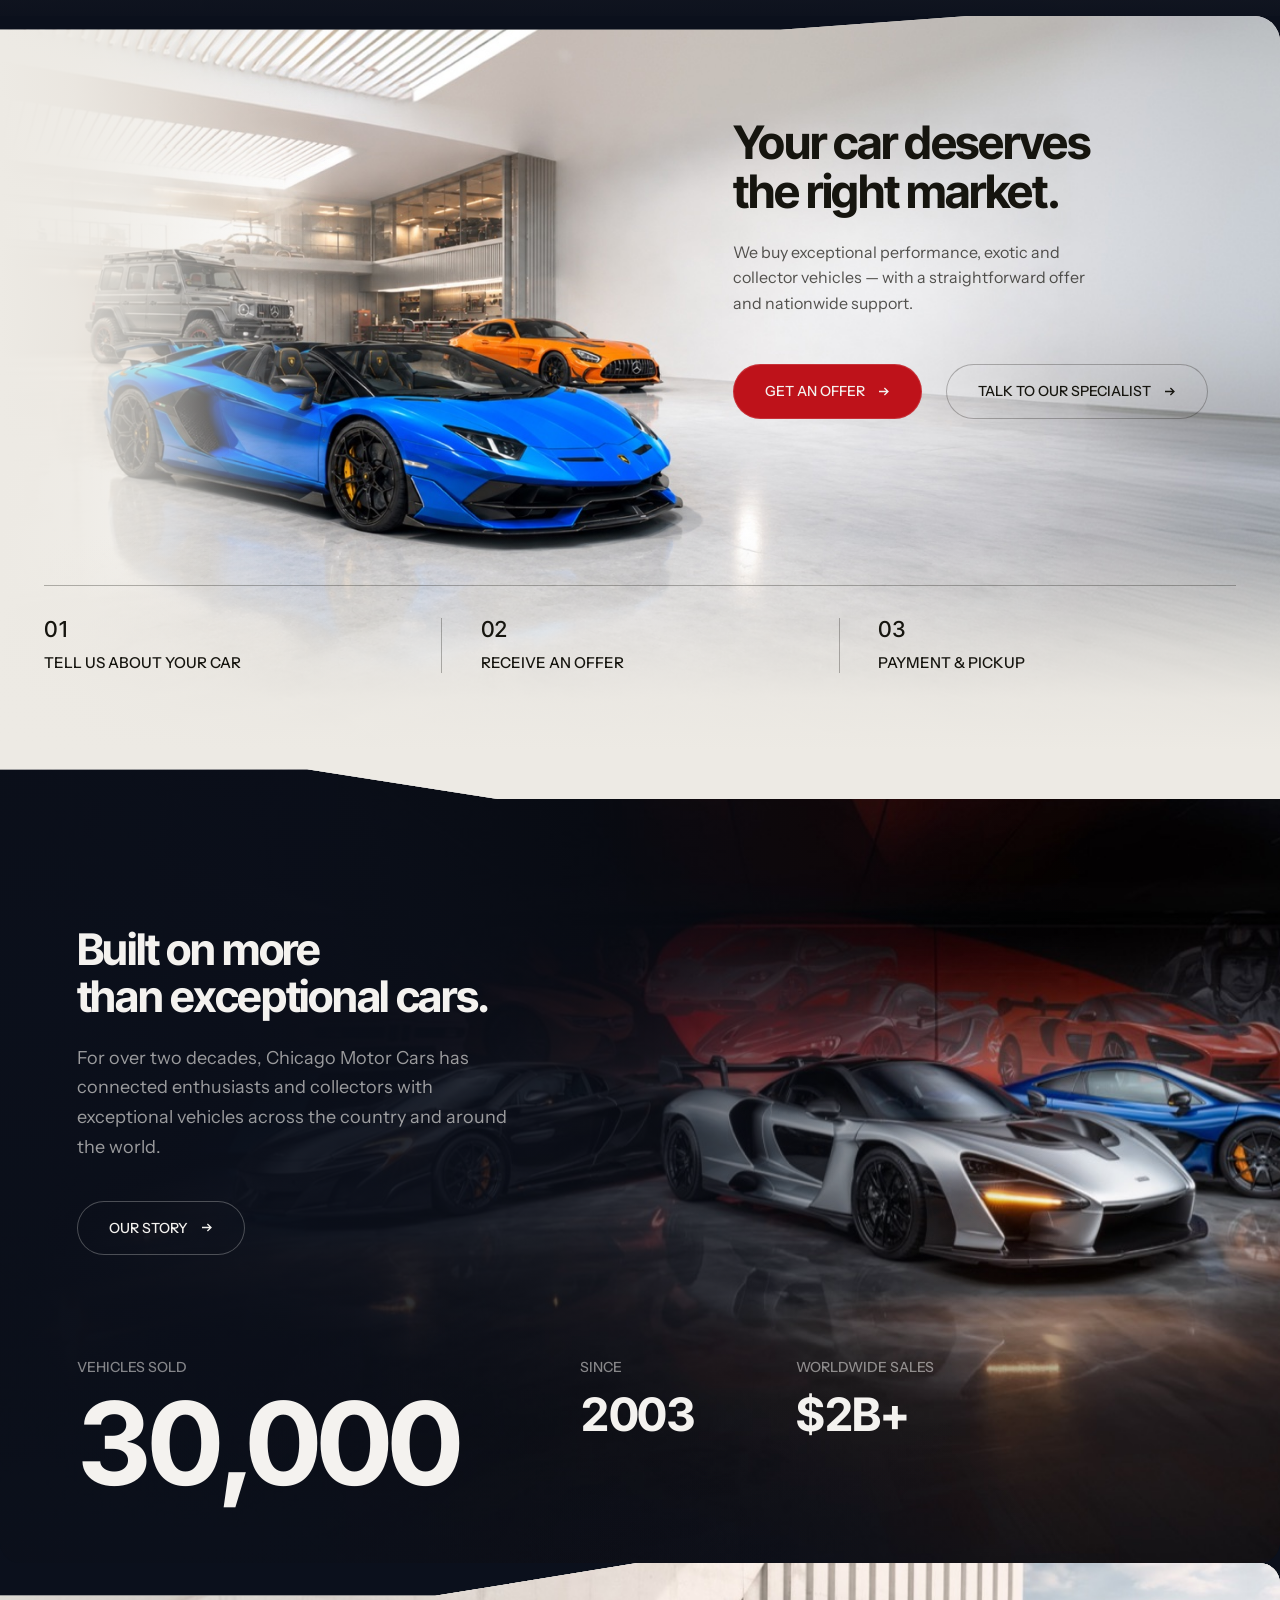
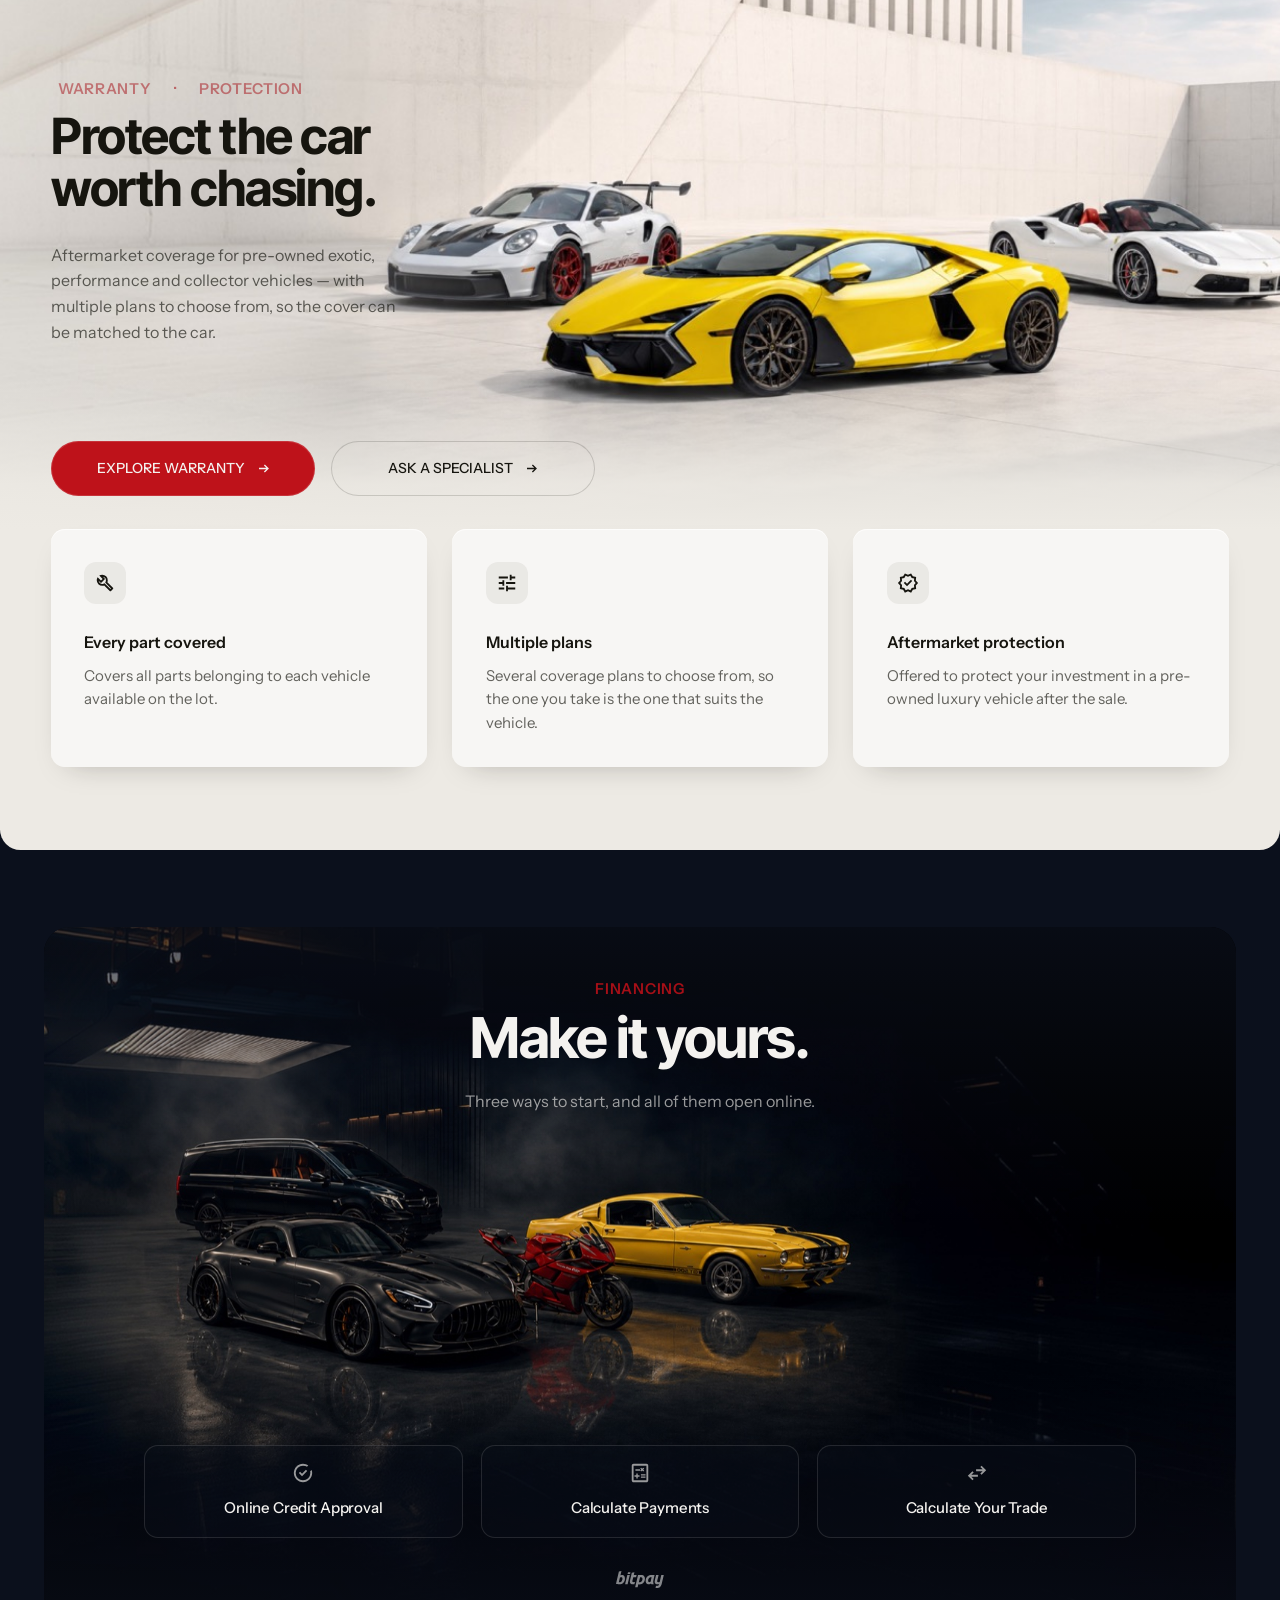
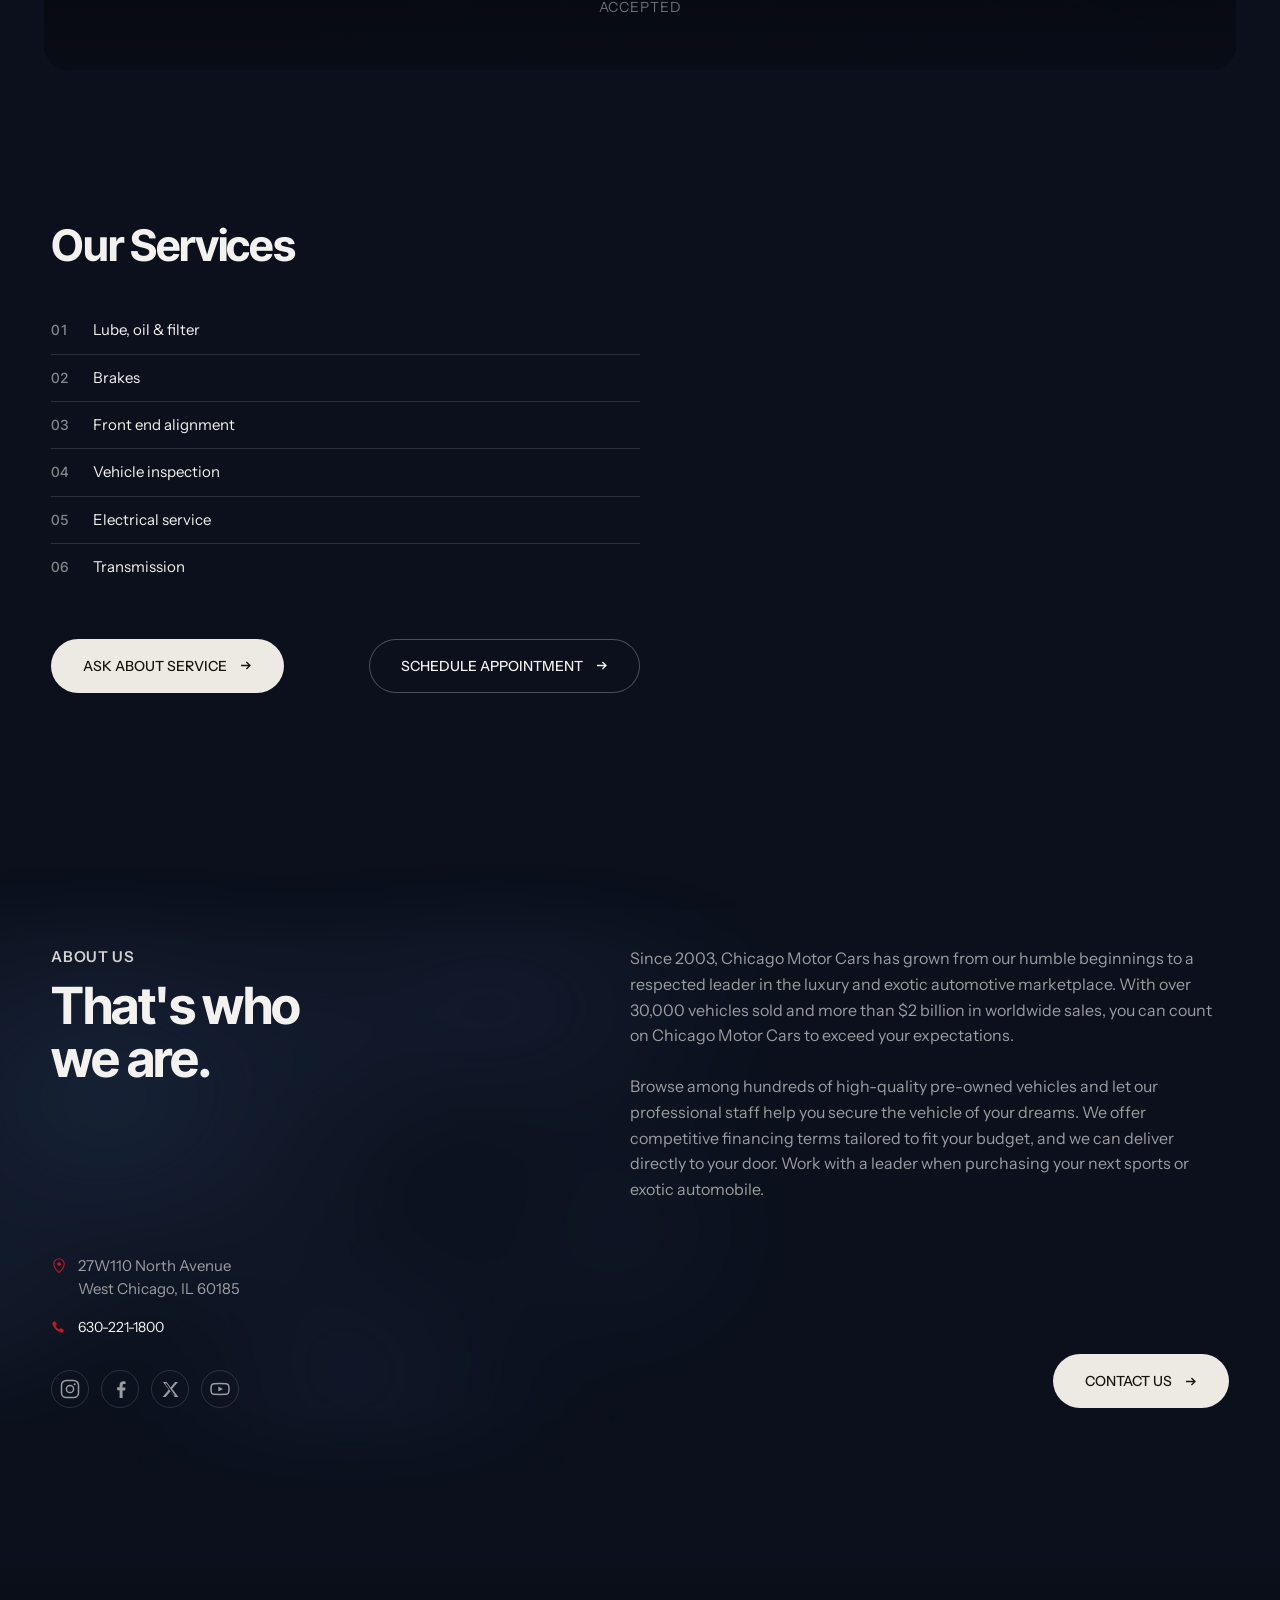
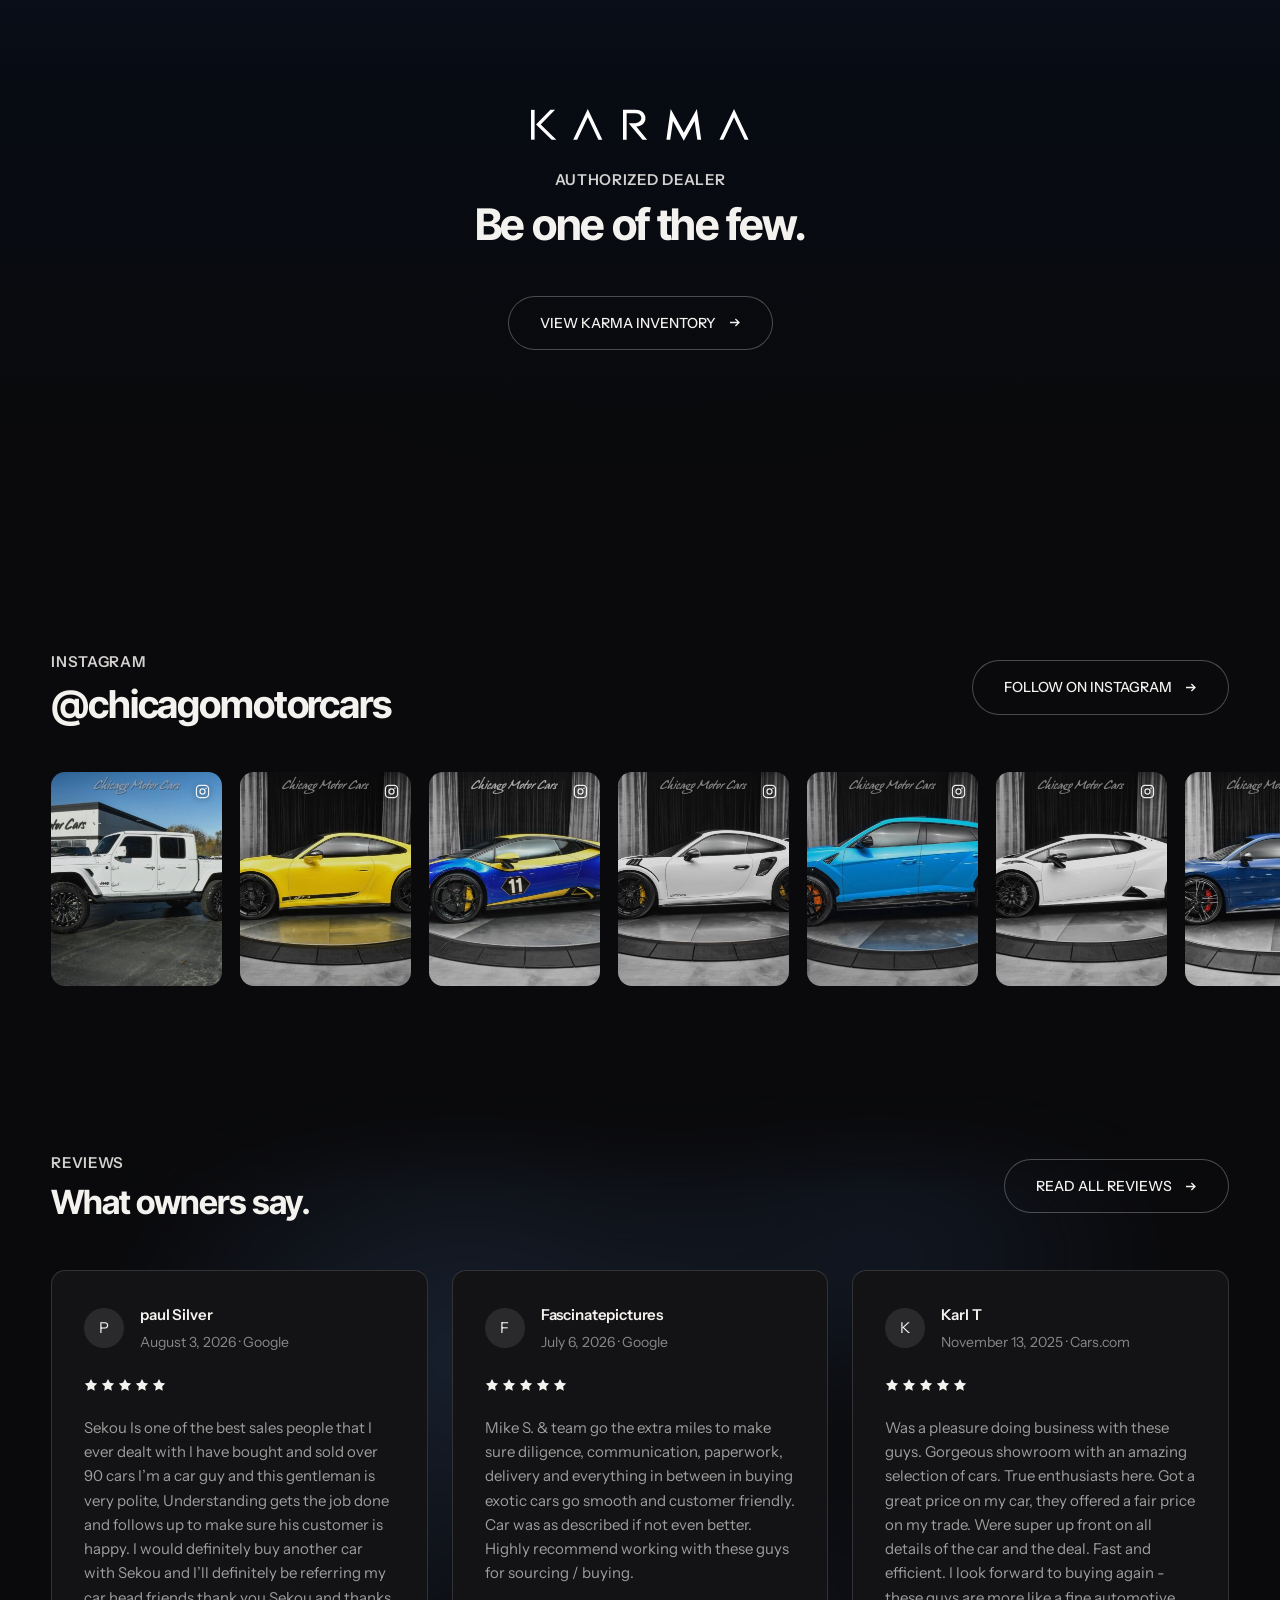
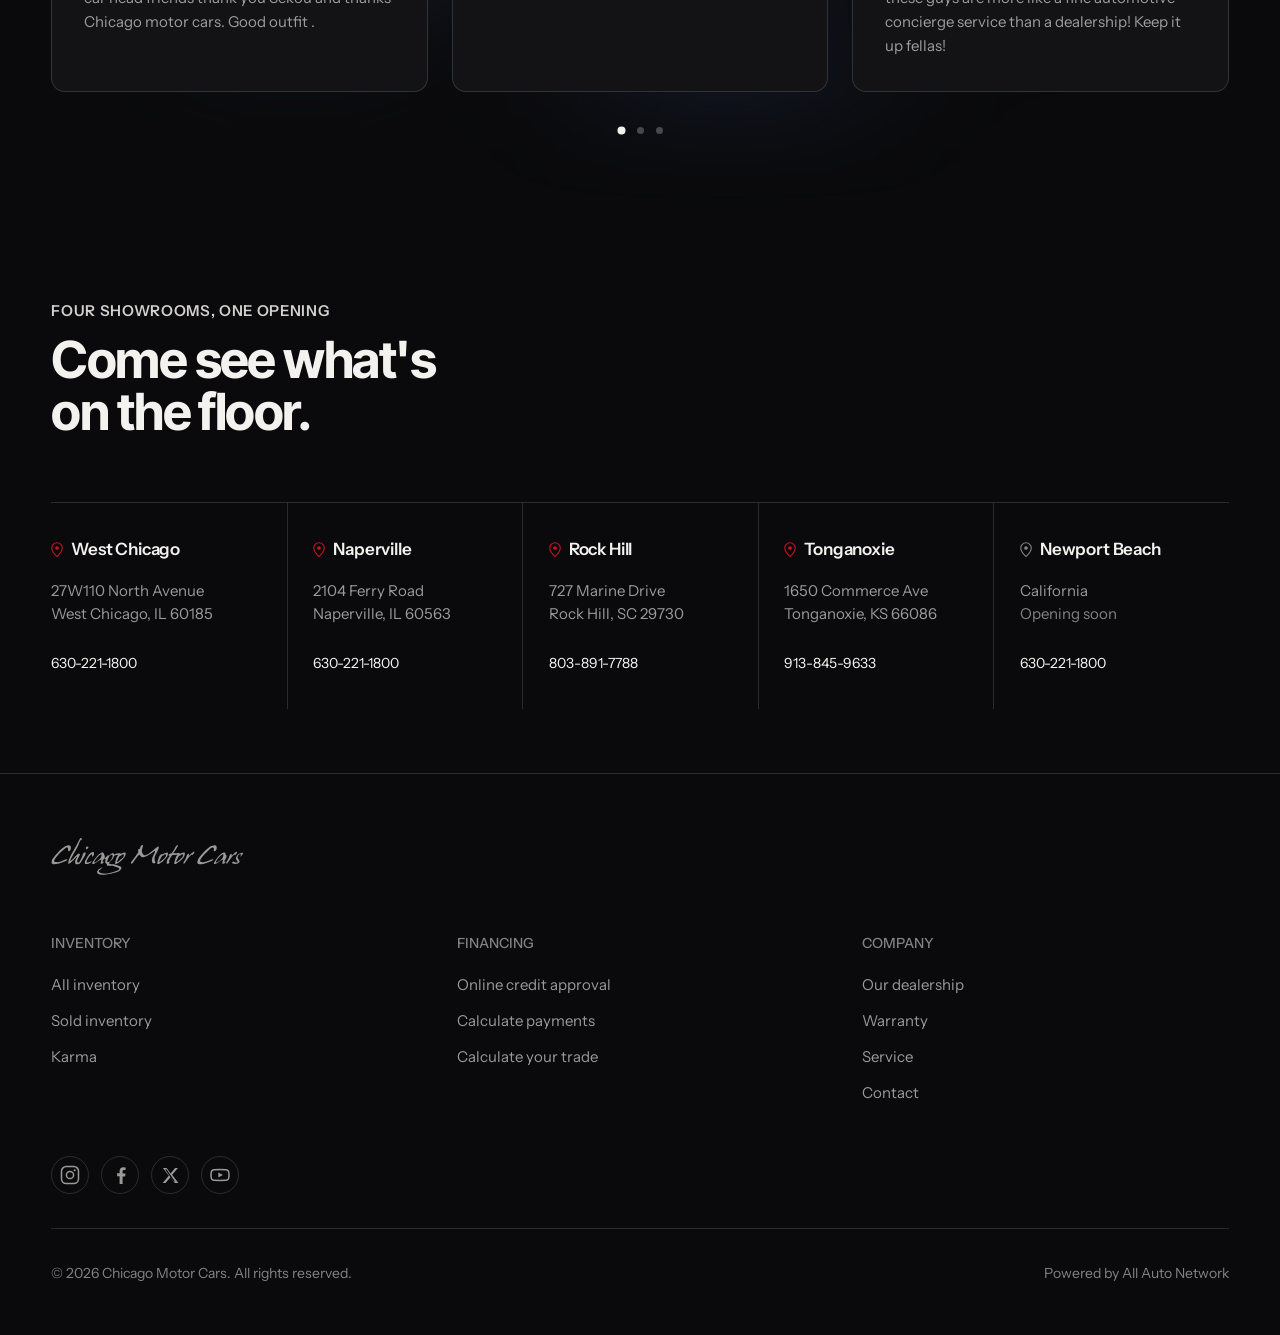
==== commit 349f3f47: "A Locations page, and the Newport render finally says what it is Five showrooms, film and facts side" ====
--- a/index.html
+++ b/index.html
@@ -25,7 +25,7 @@
 <link rel="apple-touch-icon" href="assets/logos/favicon.svg">
 
 <link rel="stylesheet" href="assets/css/tokens.css?v=50">
-<link rel="stylesheet" href="assets/css/main.css?v=454">
+<link rel="stylesheet" href="assets/css/main.css?v=456">
 </head>
 <body>
 
--- a/assets/css/main.css
+++ b/assets/css/main.css
@@ -7639,11 +7639,45 @@
 html.reveal-armed [data-reveal]:not(.is-revealed) .story__act,
 html.reveal-armed [data-reveal]:not(.is-revealed) .fin__tools,
 html.reveal-armed [data-reveal]:not(.is-revealed) .fin__act,
+html.reveal-armed [data-reveal]:not(.is-revealed) .ab-cta__acts,
 html.reveal-armed [data-reveal]:not(.is-revealed) .index__all {
   opacity: 0;
   translate: 0 10px;
 }
+
+/* ---- ABOUT'S PARTS JOIN THE EXISTING ROLES ---------------------------
+   Added to these lists rather than given their own block, which is the
+   project rule: a new chapter opts in with data-reveal and the existing
+   role classes, and does not author a second entrance. Nothing here is a
+   new duration, a new distance or a new easing.
+
+   Worth naming while passing through, because it is the reason this edit
+   was needed at all: these selectors are bound to INSTANCES
+   (.sell__actions, .fin__row) rather than to roles, so a new page
+   inherits nothing and the failure is silent — the section simply
+   arrives already visible and no check reports anything wrong.
+   motion-judgment's invariant on exactly this. Not refactored here: the
+   lists are shared with the approved index.html, and rewriting them is
+   its own change with its own verification.
+
+   The prose columns and the showroom rows take the same +18px settle the
+   page's other lists take (.ig__cell, .rv, .loc), so the two new lists
+   read as members of the set rather than as a new idea. The photograph
+   takes the paragraph's role — it is the mass the section is about, and
+   it arrives the way a block of content arrives. */
+html.reveal-armed [data-reveal]:not(.is-revealed) .ab-shot__fig,
+html.reveal-armed [data-reveal]:not(.is-revealed) .lo-room__film {
+  opacity: 0;
+  translate: 0 32px;
+}
+html.reveal-armed [data-reveal]:not(.is-revealed) .ab-story__col,
+html.reveal-armed [data-reveal]:not(.is-revealed) .ab-room,
+html.reveal-armed [data-reveal]:not(.is-revealed) .lo-room__body {
+  opacity: 0;
+  translate: 0 18px;
+}
 html.reveal-armed [data-reveal]:not(.is-revealed) .inv__eyebrow,
+html.reveal-armed [data-reveal]:not(.is-revealed) .ab-eyebrow,
 html.reveal-armed [data-reveal]:not(.is-revealed) .fin__label {
   opacity: 0;
   translate: 0 6px;
@@ -7673,13 +7707,61 @@
 html.reveal-armed [data-reveal] .sell__actions,
 html.reveal-armed [data-reveal] .story__cta,
 html.reveal-armed [data-reveal] .story__act,
+html.reveal-armed [data-reveal] .ab-cta__acts,
 html.reveal-armed [data-reveal] .index__all,
-html.reveal-armed [data-reveal] .inv__eyebrow {
+html.reveal-armed [data-reveal] .inv__eyebrow,
+html.reveal-armed [data-reveal] .ab-eyebrow {
   transition: opacity var(--rv-cta) var(--ease-out),
               translate var(--rv-cta) var(--ease-out);
   transition-delay: calc(var(--rv-step) * 3.4);
 }
-html.reveal-armed [data-reveal] .inv__eyebrow { transition-delay: 0s; }
+html.reveal-armed [data-reveal] .inv__eyebrow,
+html.reveal-armed [data-reveal] .ab-eyebrow { transition-delay: 0s; }
+
+/* About's photograph and its two lists.
+
+   THE DELAY IS ONE VALUE PER SELECTOR AND THE SHORTHAND IS WRITTEN OUT,
+   because a single-value transition-delay applies to EVERY property in
+   the shorthand — that is what put a 338ms lag on the location panels'
+   hover, where the stagger's delay landed on flex-grow as well. Here
+   only opacity and translate are in the transition, so both are meant to
+   wait, and nothing else is listening. */
+html.reveal-armed [data-reveal] .ab-shot__fig {
+  transition: opacity var(--rv-lede) var(--ease-out),
+              translate var(--rv-lede) var(--ease-out);
+  transition-delay: calc(var(--rv-step) * 2.2);
+}
+/* A showroom block is its own [data-reveal], so its two parts arrive as
+   a pair rather than as members of a five-deep staircase — the film
+   first and the facts a beat behind it, five times over. A staircase
+   across five blocks would mean the last one waiting four steps for a
+   section the reader is already looking at. */
+html.reveal-armed [data-reveal] .lo-room__film {
+  transition: opacity var(--rv-lede) var(--ease-out),
+              translate var(--rv-lede) var(--ease-out);
+}
+html.reveal-armed [data-reveal] .lo-room__body {
+  transition: opacity var(--rv-cta) var(--ease-out),
+              translate var(--rv-cta) var(--ease-out);
+  transition-delay: calc(var(--rv-step) * 1.4);
+}
+html.reveal-armed [data-reveal] .ab-story__col,
+html.reveal-armed [data-reveal] .ab-room {
+  transition: opacity var(--rv-cta) var(--ease-out),
+              translate var(--rv-cta) var(--ease-out);
+}
+/* The staircase starts after the headline has finished travelling, and
+   the interval is shorter than the headline's — a list of five reads as
+   one gesture only if it does not take five beats to arrive. */
+html.reveal-armed [data-reveal] .ab-story__col:nth-child(1),
+html.reveal-armed [data-reveal] .ab-room:nth-child(1) { transition-delay: calc(var(--rv-step) * 2.6); }
+html.reveal-armed [data-reveal] .ab-story__col:nth-child(2),
+html.reveal-armed [data-reveal] .ab-room:nth-child(2) { transition-delay: calc(var(--rv-step) * 3.0); }
+html.reveal-armed [data-reveal] .ab-story__col:nth-child(3),
+html.reveal-armed [data-reveal] .ab-room:nth-child(3) { transition-delay: calc(var(--rv-step) * 3.4); }
+html.reveal-armed [data-reveal] .ab-story__col:nth-child(4),
+html.reveal-armed [data-reveal] .ab-room:nth-child(4) { transition-delay: calc(var(--rv-step) * 3.8); }
+html.reveal-armed [data-reveal] .ab-room:nth-child(5) { transition-delay: calc(var(--rv-step) * 4.2); }
 html.reveal-armed [data-reveal] .sell__steps li {
   transition: opacity var(--rv-cta) var(--ease-out),
               translate var(--rv-cta) var(--ease-out);
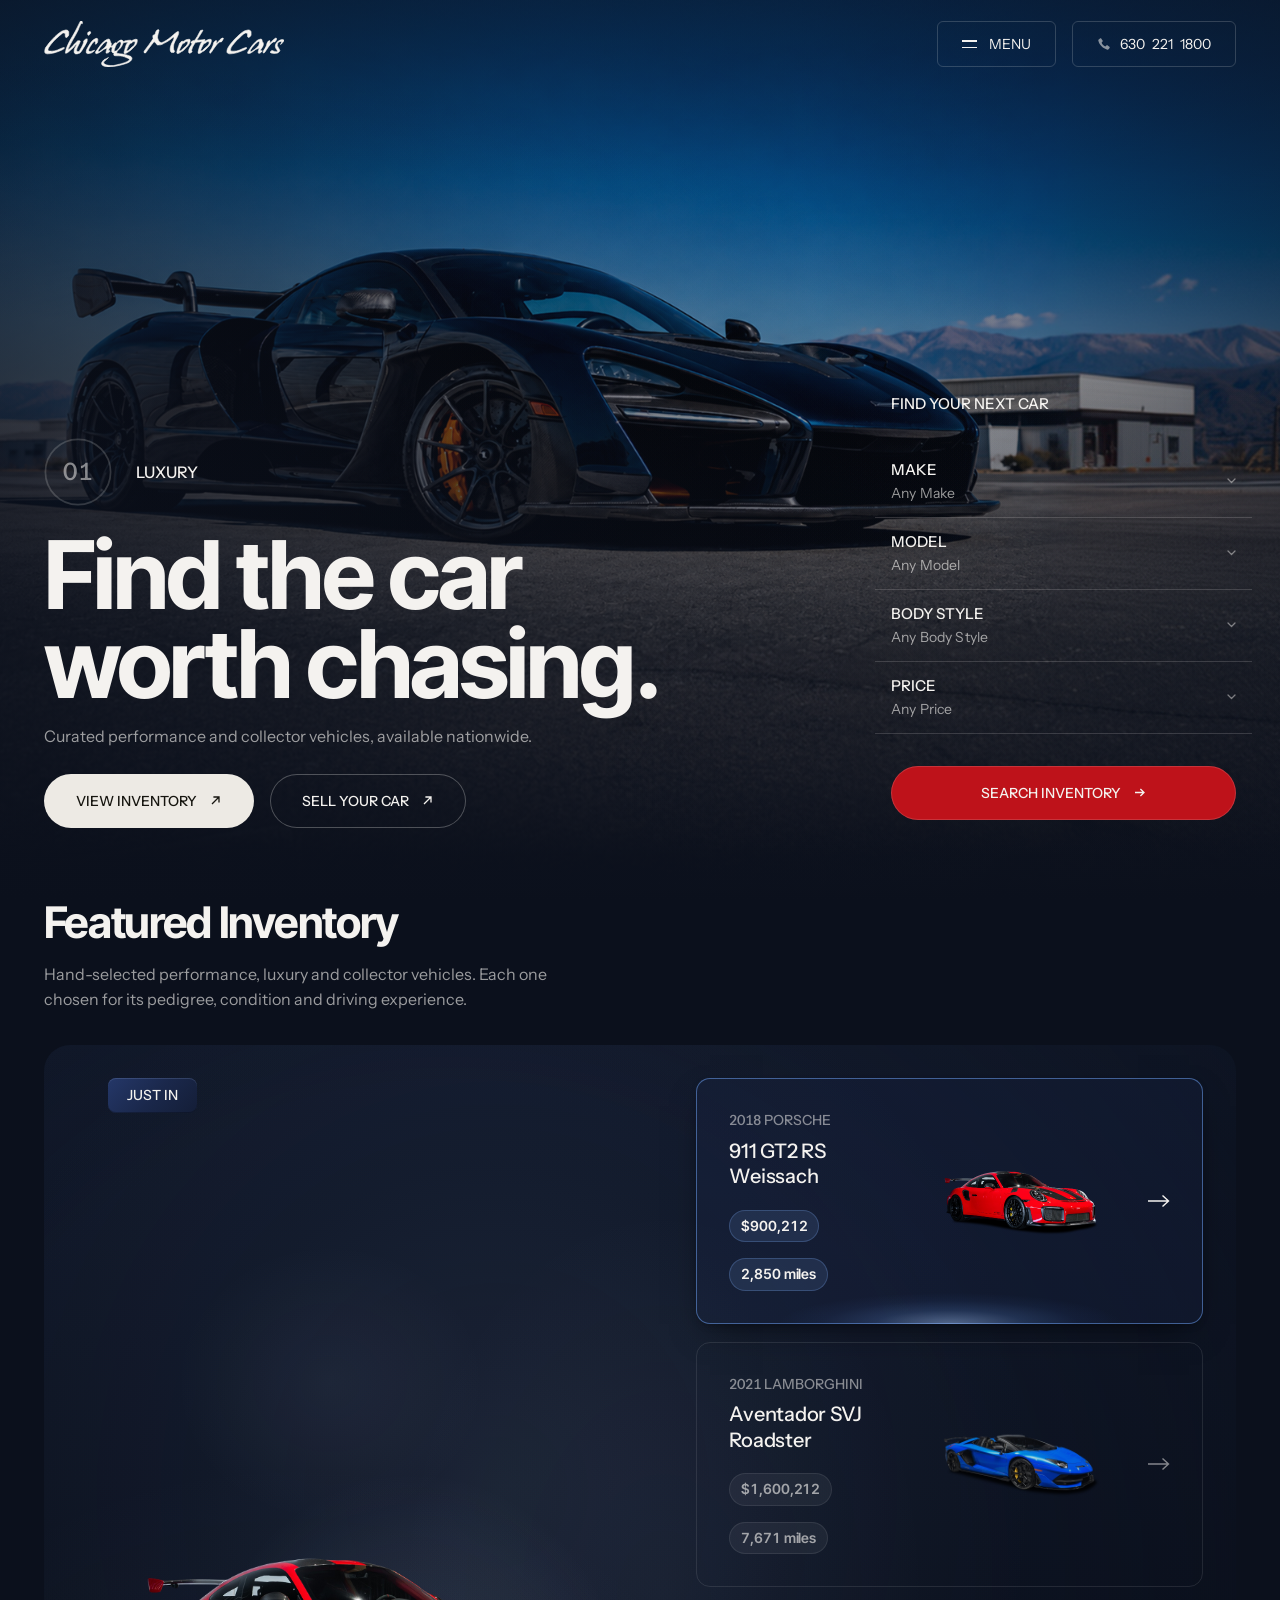
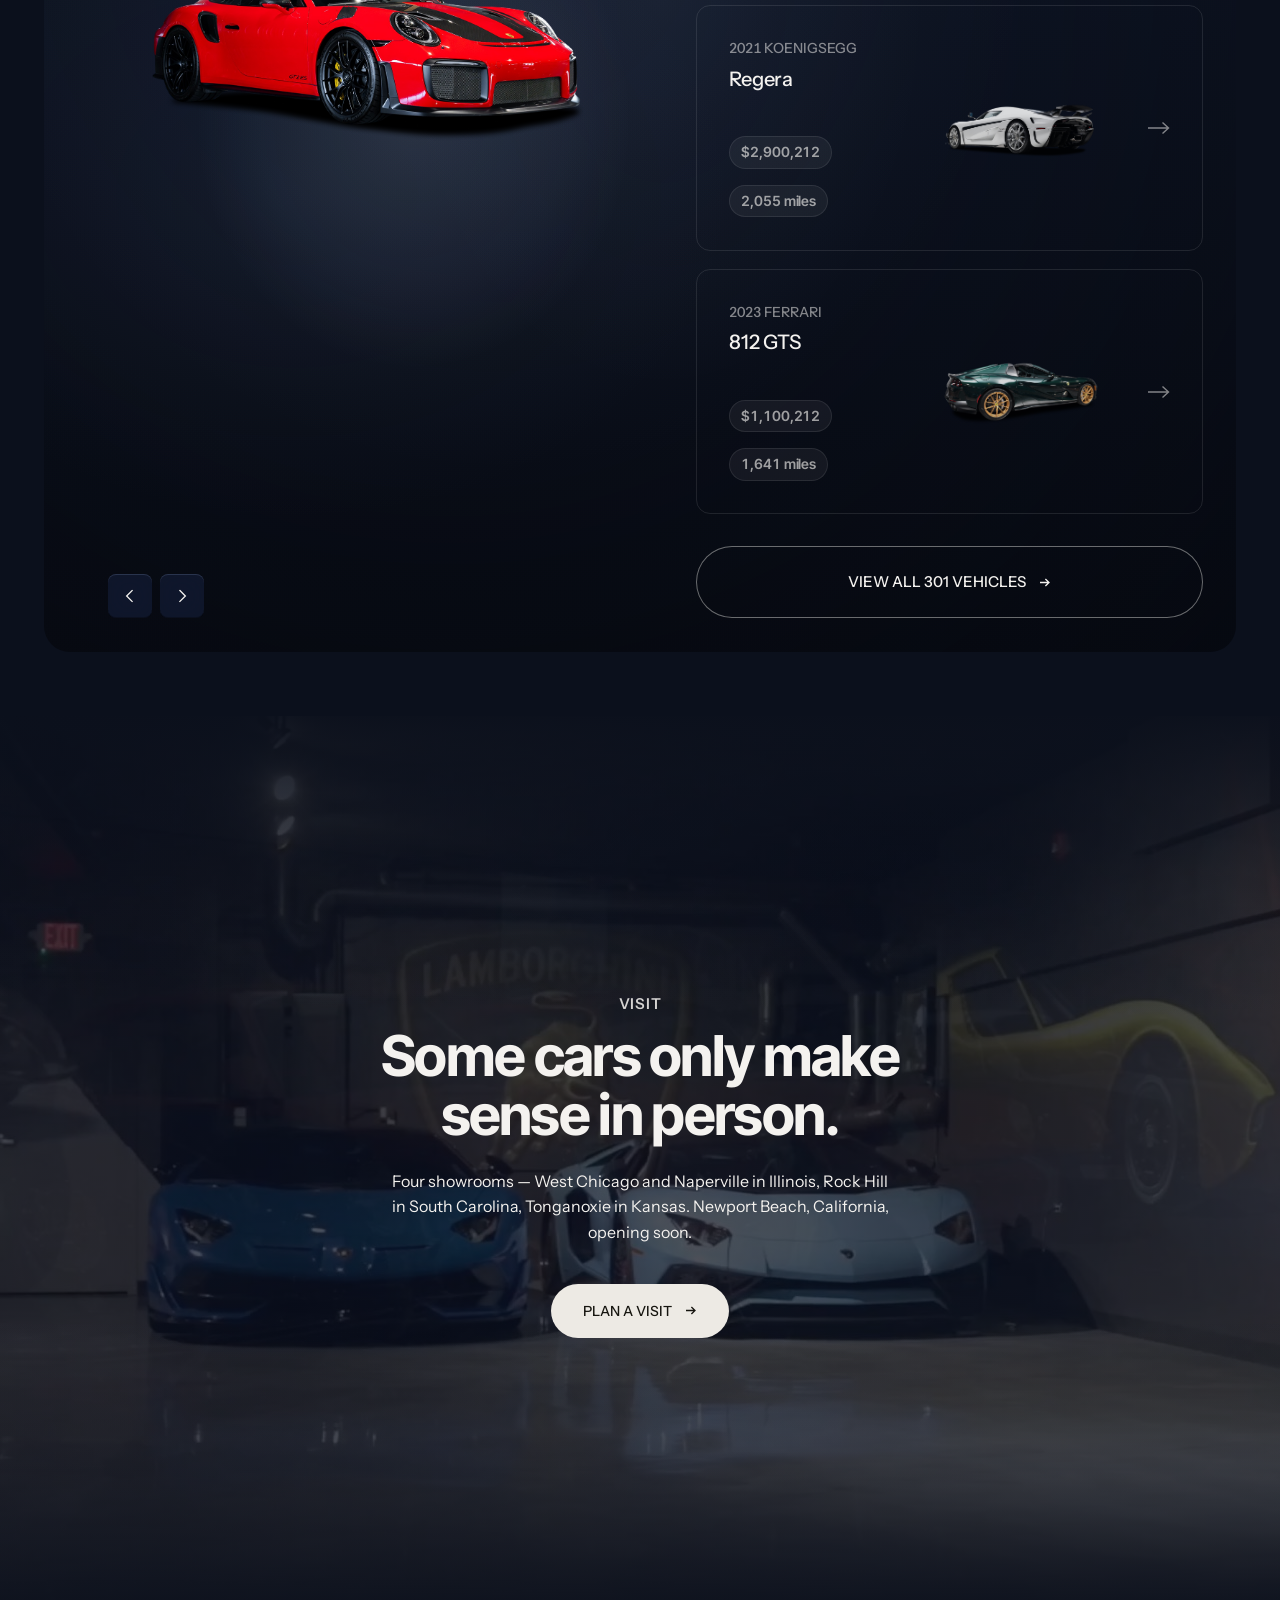
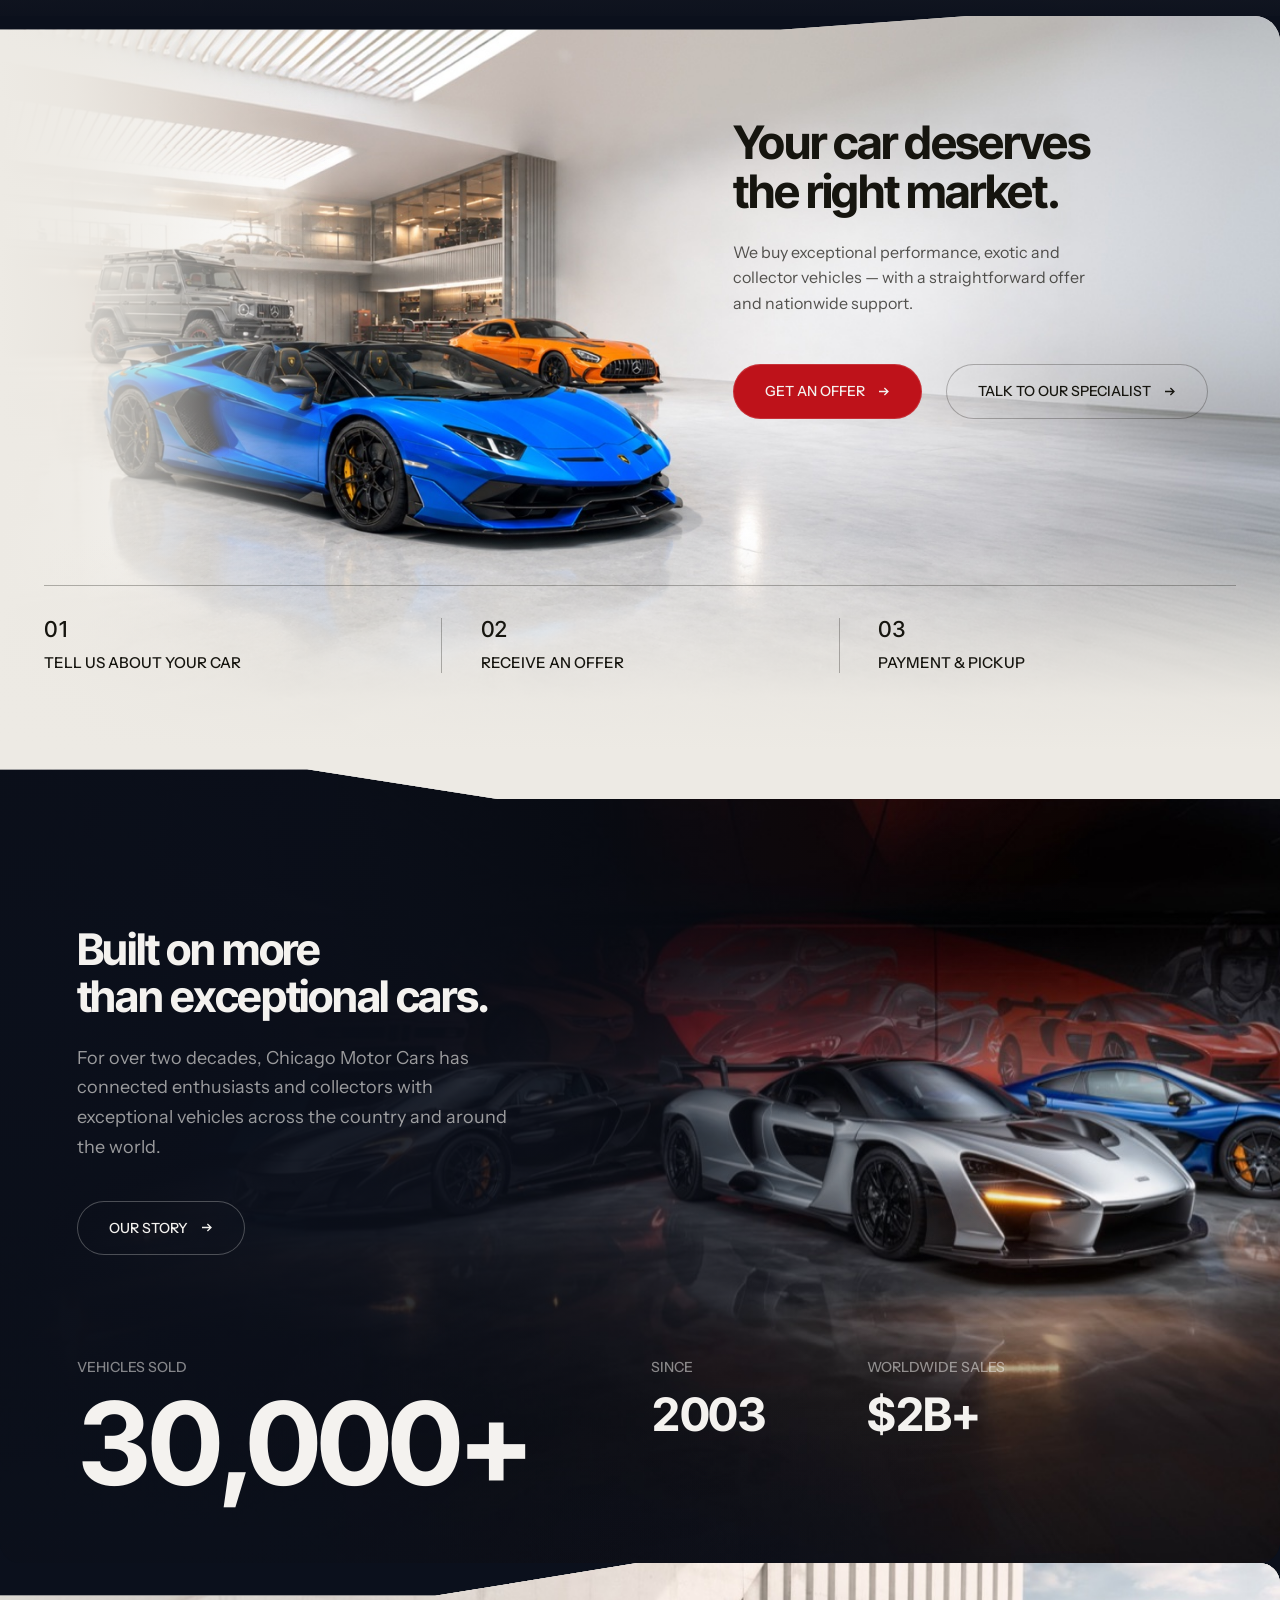
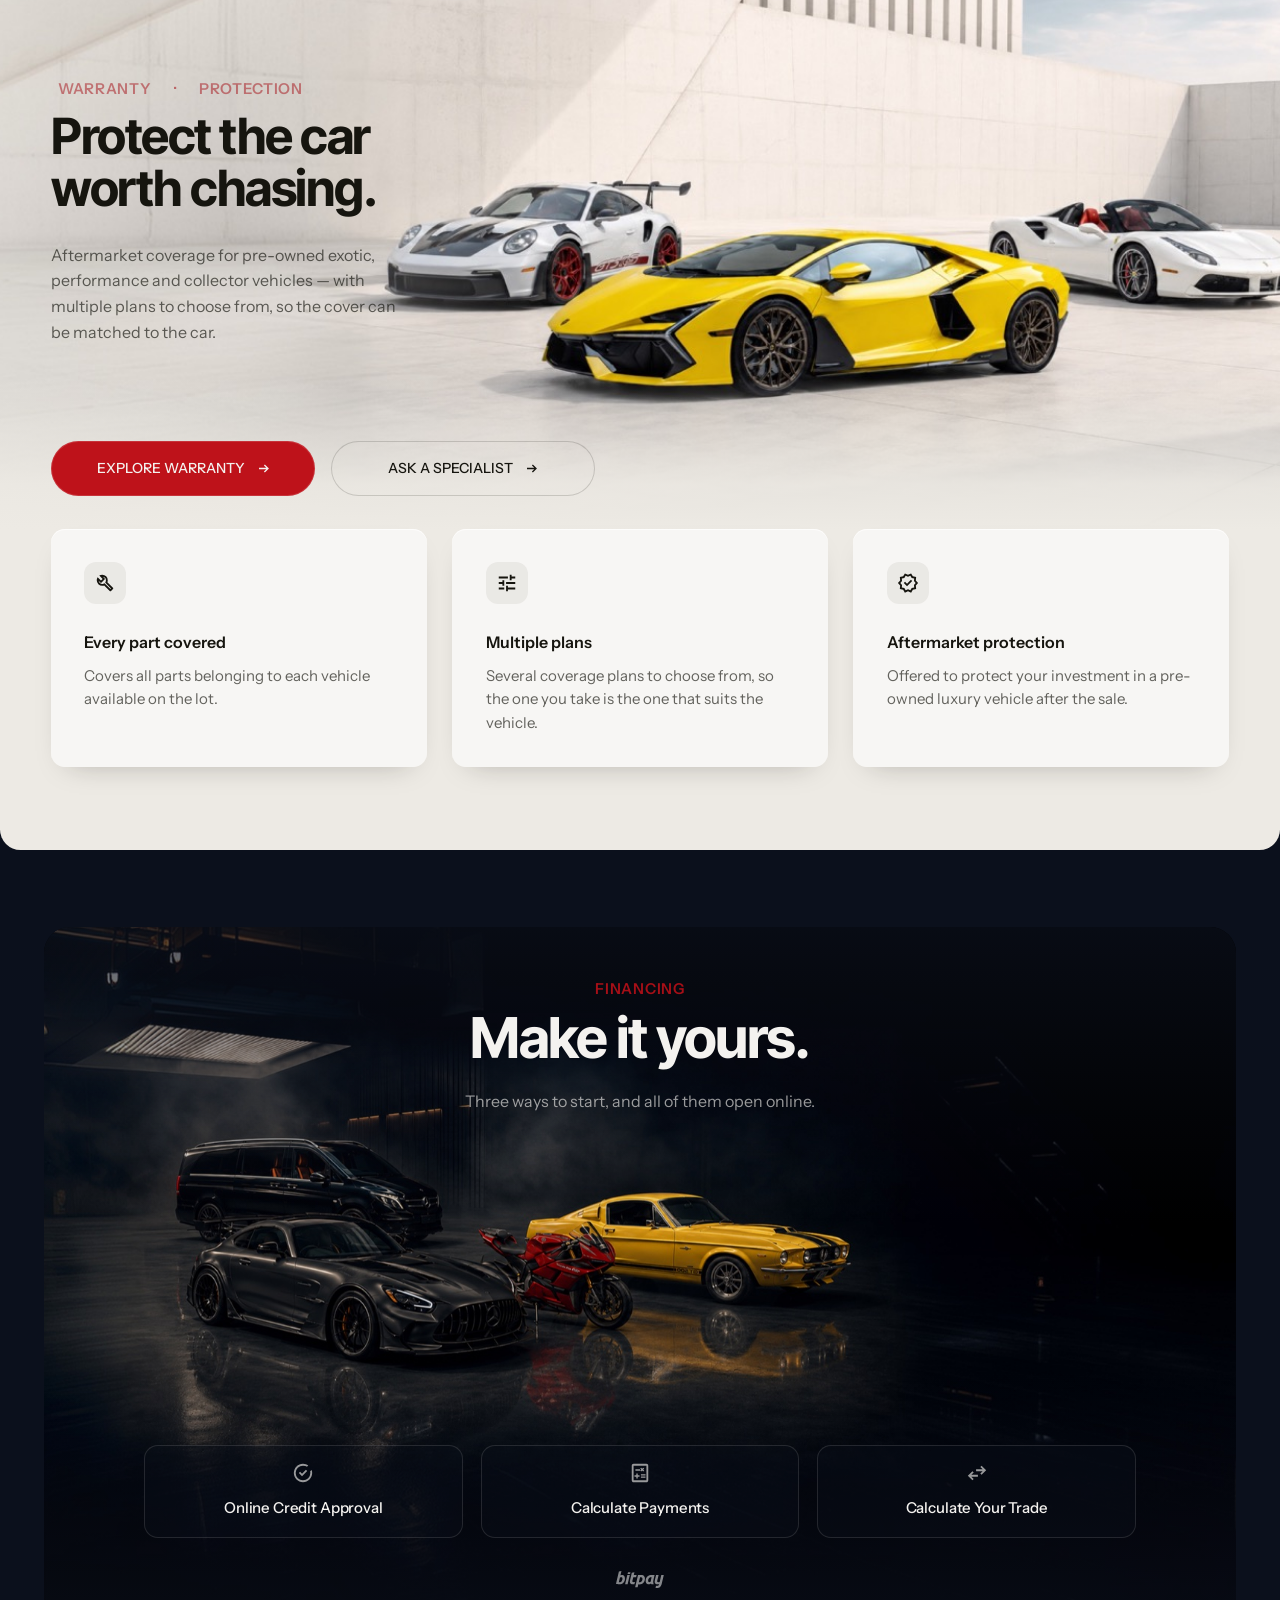
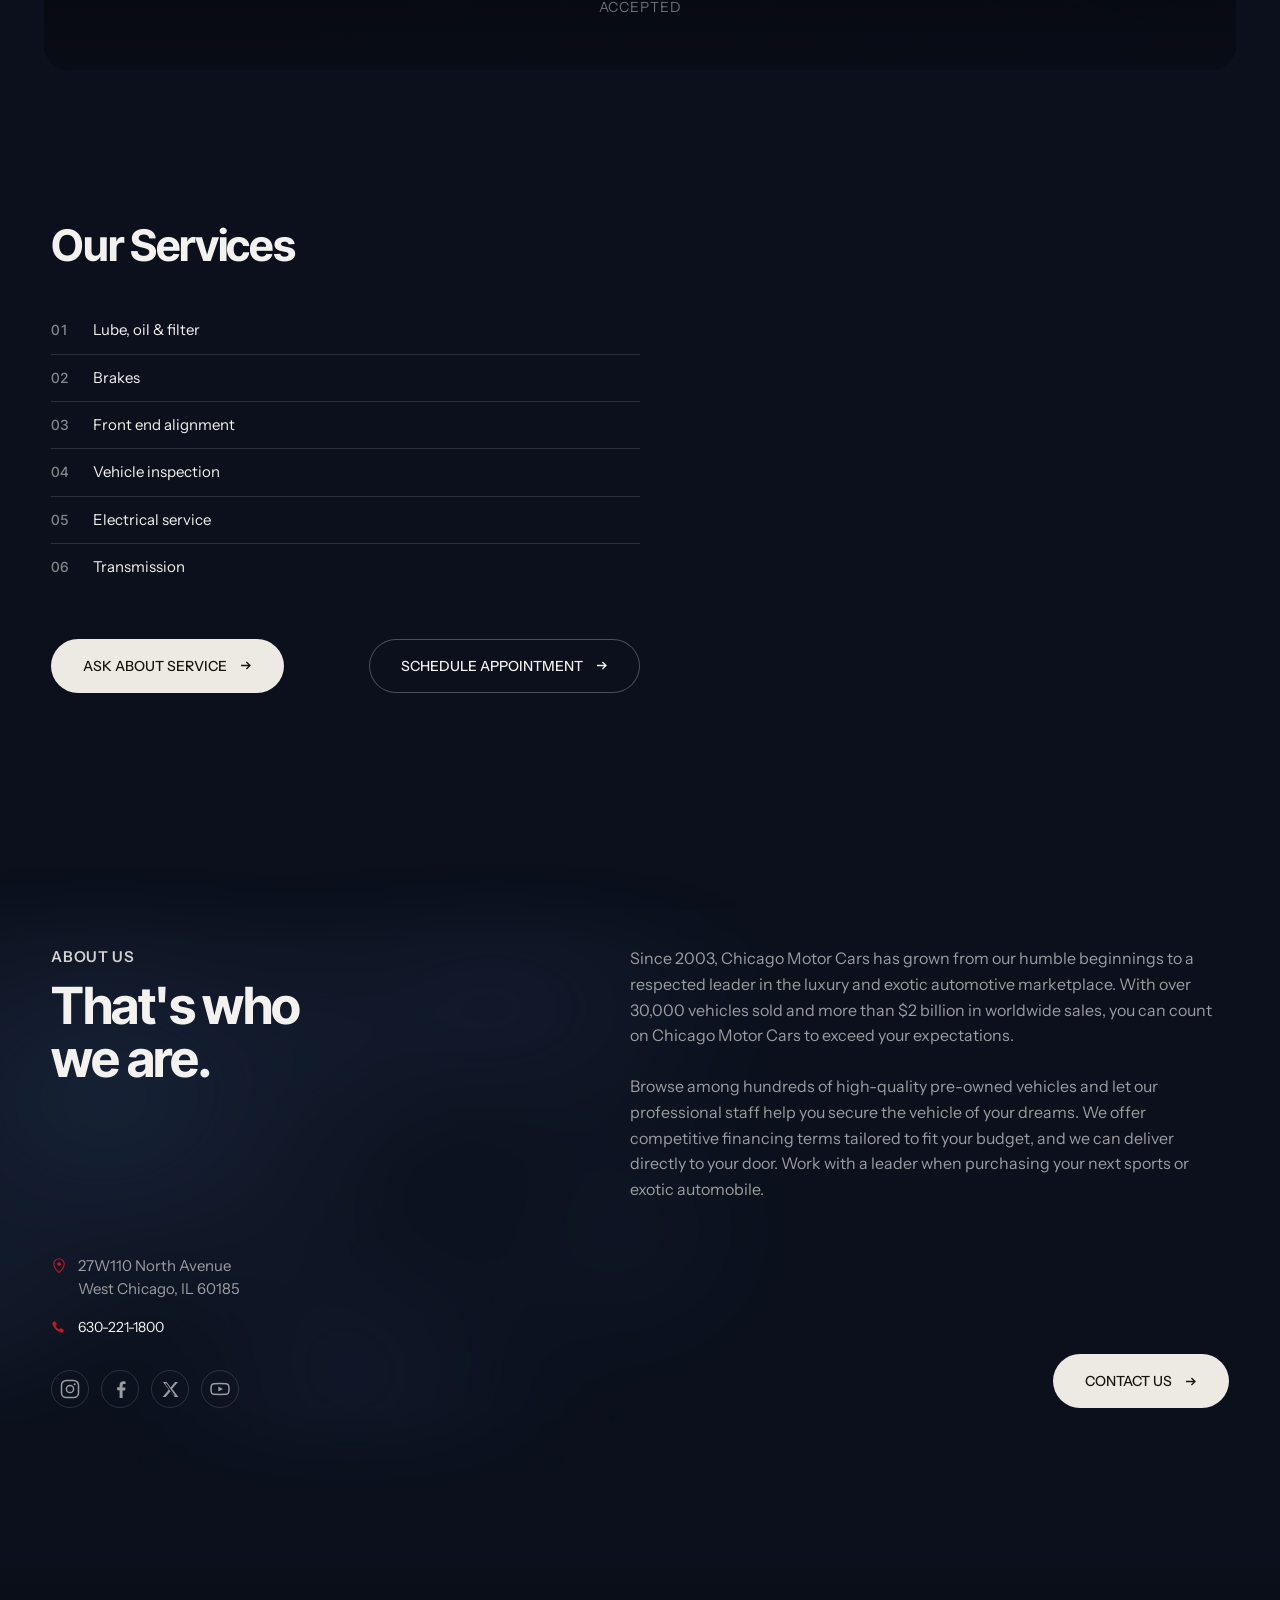
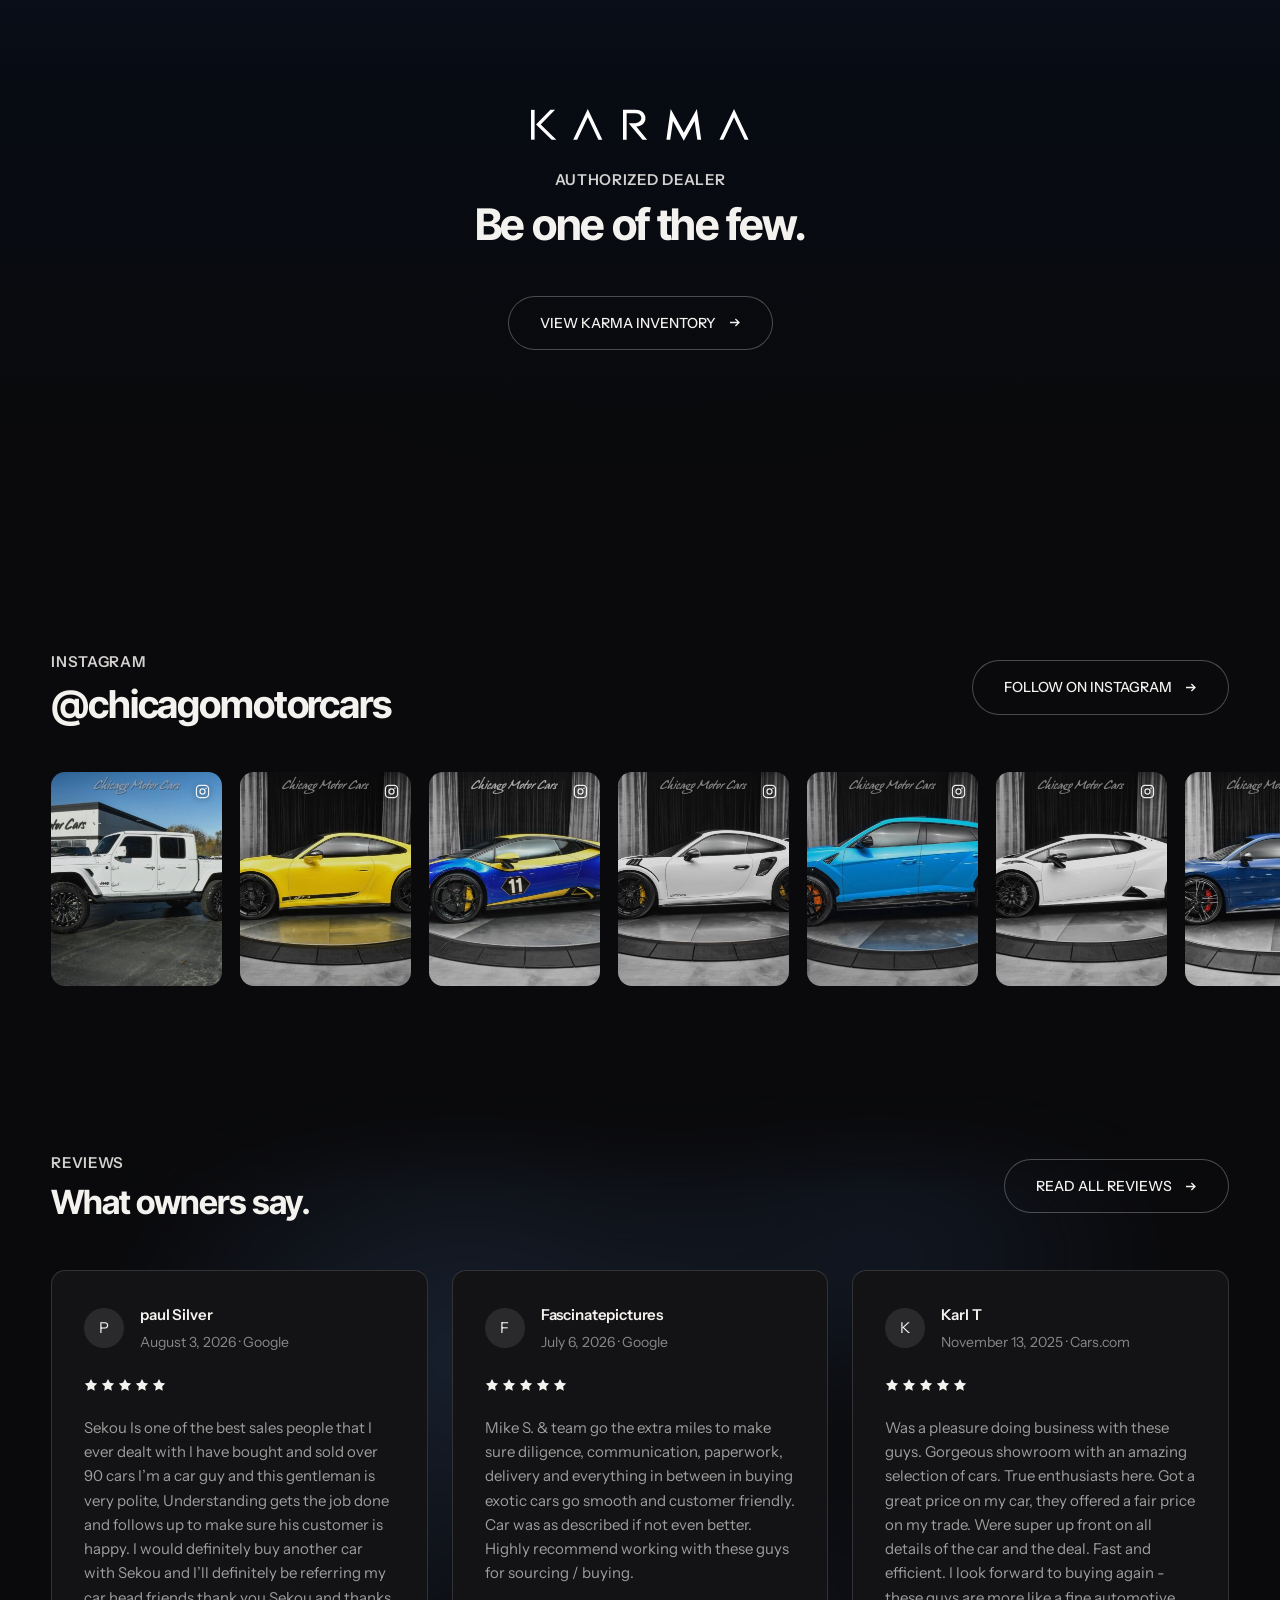
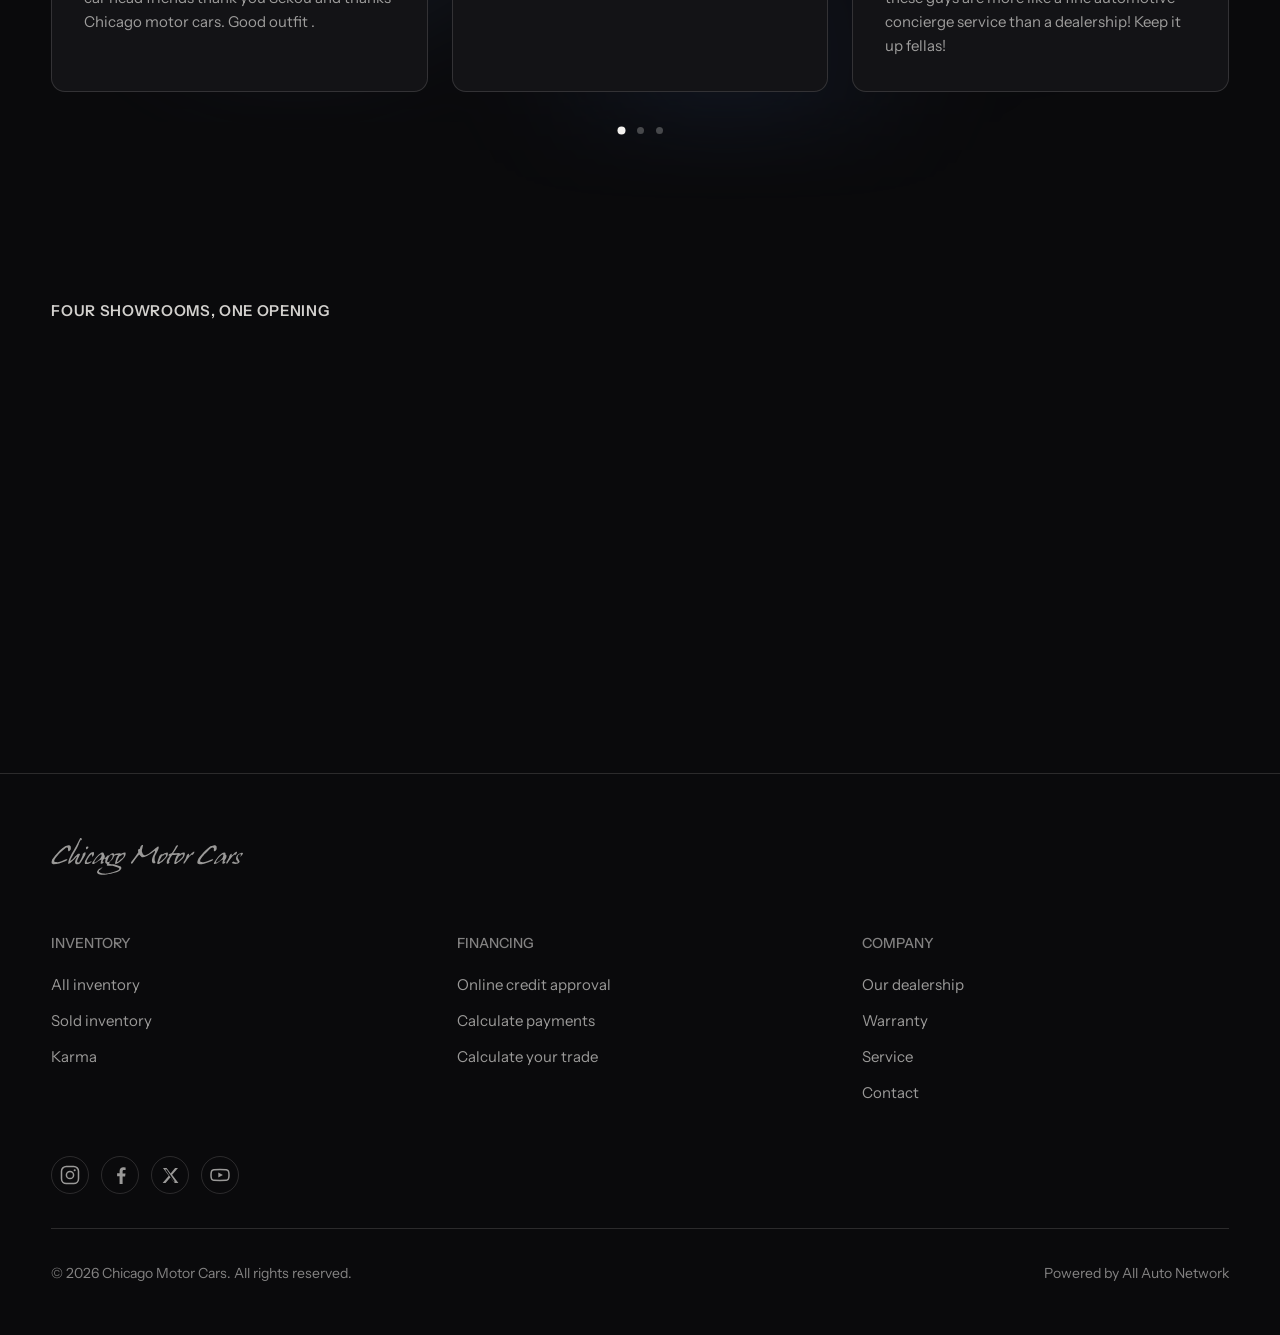
==== commit bd32f20e: "Four chapters the menu had been promising, built from what CMC already say The nav offered twenty-fo" ====
--- a/index.html
+++ b/index.html
@@ -25,7 +25,7 @@
 <link rel="apple-touch-icon" href="assets/logos/favicon.svg">
 
 <link rel="stylesheet" href="assets/css/tokens.css?v=50">
-<link rel="stylesheet" href="assets/css/main.css?v=456">
+<link rel="stylesheet" href="assets/css/main.css?v=462">
 </head>
 <body>
 
--- a/assets/css/main.css
+++ b/assets/css/main.css
@@ -2562,6 +2562,44 @@
 .btn--line.is-hover { box-shadow: inset 0 0 0 1px var(--ink); }
 
 /* The ring follows the pill instead of boxing it. */
+/* ---- The quiet jump link -------------------------------------------
+   A text action that is deliberately NOT a button: an uppercase label
+   at the micro size with a travelling arrow, for the secondary move
+   beside a filled pill. financing.html, team.html and videos.html all
+   use it.
+
+   THE fn- PREFIX IS HISTORICAL. It was authored inside financing.css,
+   scoped to .is-fin, and the next two pages that reused the class got
+   nothing at all — the rules could not reach them and the arrow fell to
+   its own line. It is a site component and it lives here now; the name
+   was kept because renaming it costs three pages, three generators and
+   three stylesheets to buy a tidier prefix.
+
+   Each page keeps its OWN arrow travel, because direction is meaning:
+   financing moves you DOWN its page, the others move you off to another
+   one. Only the shared part is here. */
+.fn-jump {
+  display: inline-flex;
+  align-items: center;
+  gap: var(--sp-3);
+  font-family: var(--font-label);
+  font-size: var(--t-micro);
+  font-weight: 500;
+  letter-spacing: var(--tr-label);
+  text-transform: uppercase;
+  white-space: nowrap;
+  color: var(--ink-2);
+  text-decoration: none;
+  transition: color var(--dur-1) var(--ease-out);
+}
+.fn-jump__arrow {
+  flex: none;
+  transition: translate var(--dur-2) var(--ease-out);
+}
+.fn-jump:hover,
+.fn-jump:focus-visible { color: var(--ink); }
+.fn-jump:focus-visible { outline: 2px solid var(--ink); outline-offset: 6px; }
+
 .btn:focus-visible,
 .btn.is-focus {
   outline: 2px solid var(--ink);
@@ -3214,6 +3252,16 @@
   padding: 0;
   border: 0;
 }
+/* `.field + .field` draws the finder rail's divider, and it outranks the
+   reset above on specificity — two classes against one. Standalone
+   fields stacked in a form were inheriting a 24px indent and a hairline
+   on every sibling after the first, which is a rail's furniture
+   appearing in a page that has no rail. Undone here at the component,
+   not patched per page. */
+.field--single + .field--single {
+  padding-inline-start: 0;
+  border-inline-start: 0;
+}
 .field--single .field__control {
   border-bottom: 1px solid var(--rule);
   padding-block-end: var(--sp-2);
@@ -7525,8 +7573,16 @@
 .reveal-armed [data-reveal] .svc__actions,
 .reveal-armed [data-reveal] .fin__tools,
 .reveal-armed [data-reveal] .fin__act,
+.reveal-armed [data-reveal] .fn-acts,
+.reveal-armed [data-reveal] .tm-acts,
+.reveal-armed [data-reveal] .vd-acts,
+.reveal-armed [data-reveal] .st-acts,
 .reveal-armed [data-reveal] .index__all,
 .reveal-armed [data-reveal] .inv__eyebrow,
+.reveal-armed [data-reveal] .fn-eyebrow,
+.reveal-armed [data-reveal] .tm-eyebrow,
+.reveal-armed [data-reveal] .vd-eyebrow,
+.reveal-armed [data-reveal] .st-eyebrow,
 .reveal-armed [data-reveal] .fin__label {
   opacity: 0;
   will-change: opacity, translate;
@@ -7568,6 +7624,10 @@
 .reveal-armed [data-reveal] .svc__actions,
 .reveal-armed [data-reveal] .fin__tools,
 .reveal-armed [data-reveal] .fin__act,
+.reveal-armed [data-reveal] .fn-acts,
+.reveal-armed [data-reveal] .tm-acts,
+.reveal-armed [data-reveal] .vd-acts,
+.reveal-armed [data-reveal] .st-acts,
 .reveal-armed [data-reveal] .index__all {
   translate: 0 10px;
   transition: opacity var(--rv-cta) var(--ease-out),
@@ -7581,6 +7641,10 @@
 .reveal-armed [data-reveal].is-revealed .svc__actions,
 .reveal-armed [data-reveal].is-revealed .fin__tools,
 .reveal-armed [data-reveal].is-revealed .fin__act,
+.reveal-armed [data-reveal].is-revealed .fn-acts,
+.reveal-armed [data-reveal].is-revealed .tm-acts,
+.reveal-armed [data-reveal].is-revealed .vd-acts,
+.reveal-armed [data-reveal].is-revealed .st-acts,
 .reveal-armed [data-reveal].is-revealed .index__all {
   opacity: 1;
   translate: 0 0;
@@ -7589,12 +7653,20 @@
 
 /* eyebrow — present, not competing */
 .reveal-armed [data-reveal] .inv__eyebrow,
+.reveal-armed [data-reveal] .fn-eyebrow,
+.reveal-armed [data-reveal] .tm-eyebrow,
+.reveal-armed [data-reveal] .vd-eyebrow,
+.reveal-armed [data-reveal] .st-eyebrow,
 .reveal-armed [data-reveal] .fin__label {
   translate: 0 6px;
   transition: opacity var(--rv-cta) var(--ease-out),
               translate var(--rv-cta) var(--ease-out);
 }
 .reveal-armed [data-reveal].is-revealed .inv__eyebrow,
+.reveal-armed [data-reveal].is-revealed .fn-eyebrow,
+.reveal-armed [data-reveal].is-revealed .tm-eyebrow,
+.reveal-armed [data-reveal].is-revealed .vd-eyebrow,
+.reveal-armed [data-reveal].is-revealed .st-eyebrow,
 .reveal-armed [data-reveal].is-revealed .fin__label { opacity: 1; translate: 0 0; }
 
 /* The sell steps are that section's one content gesture, and they come
